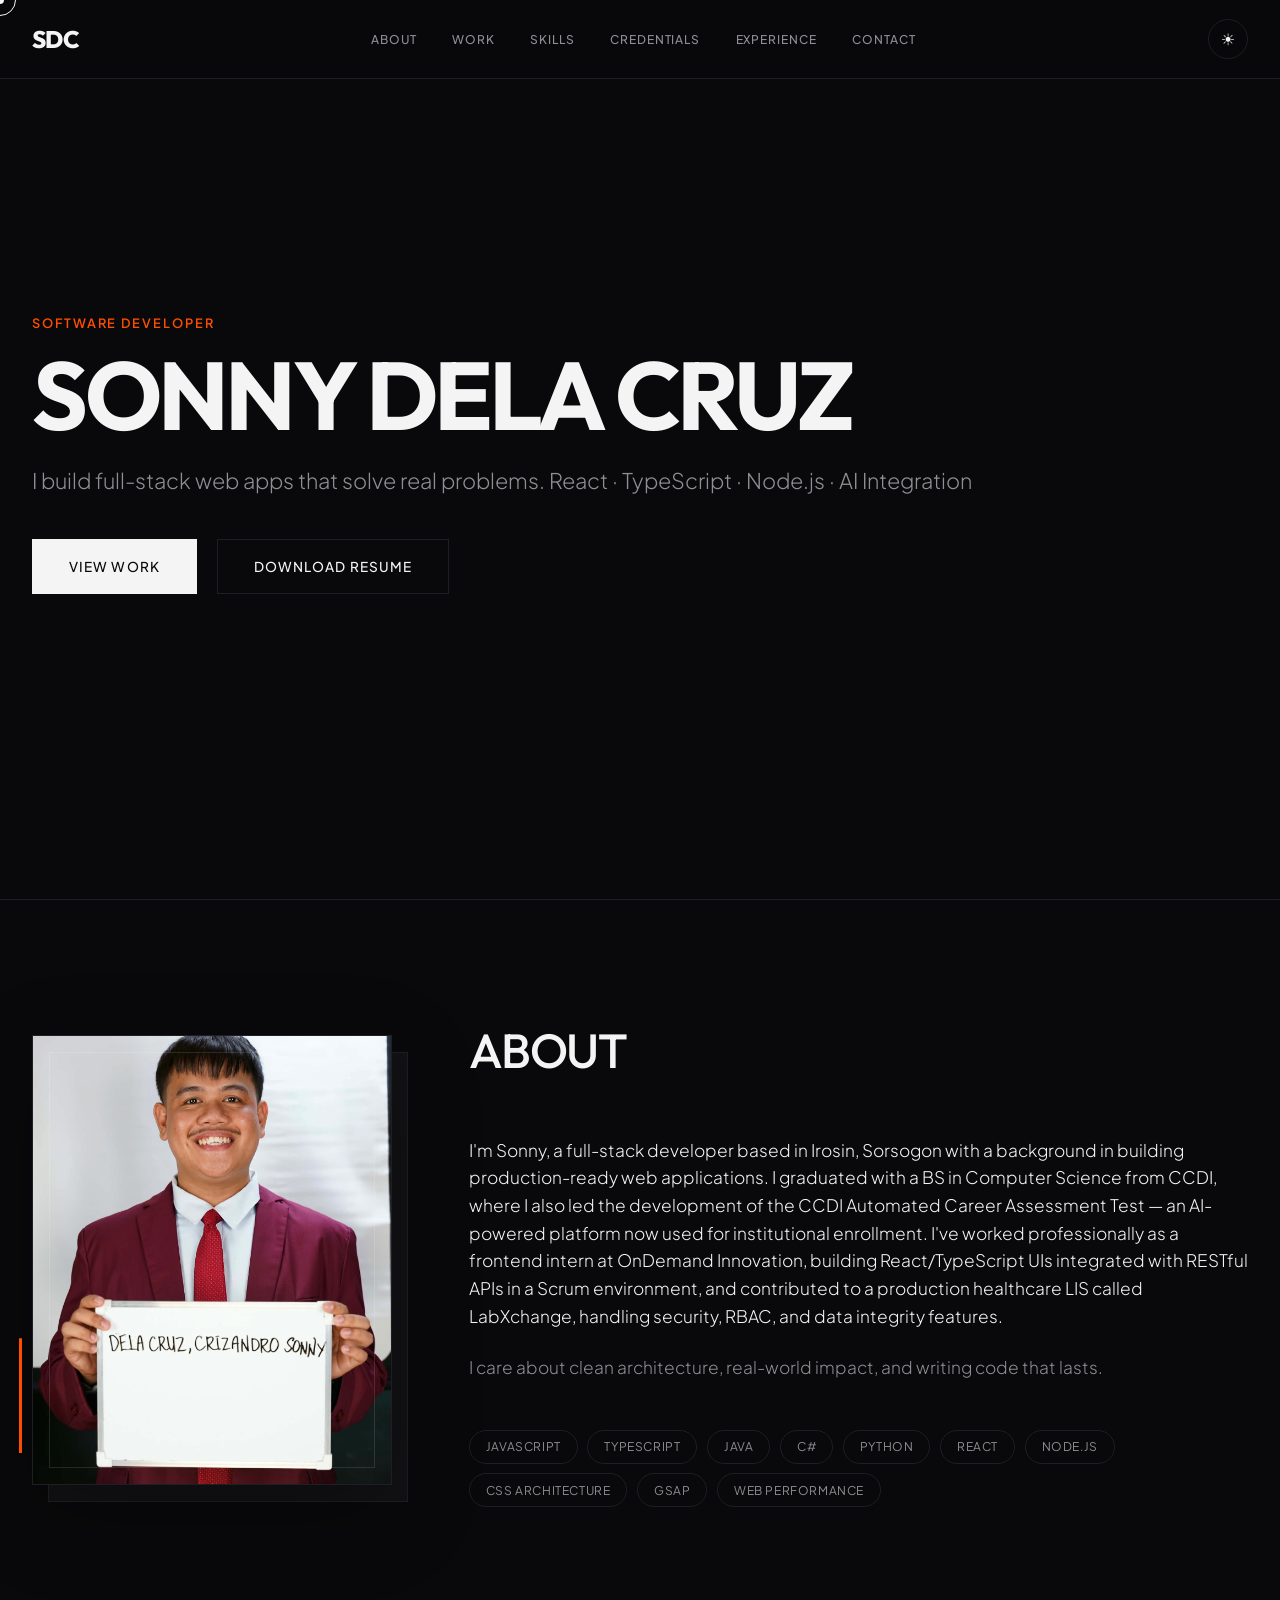
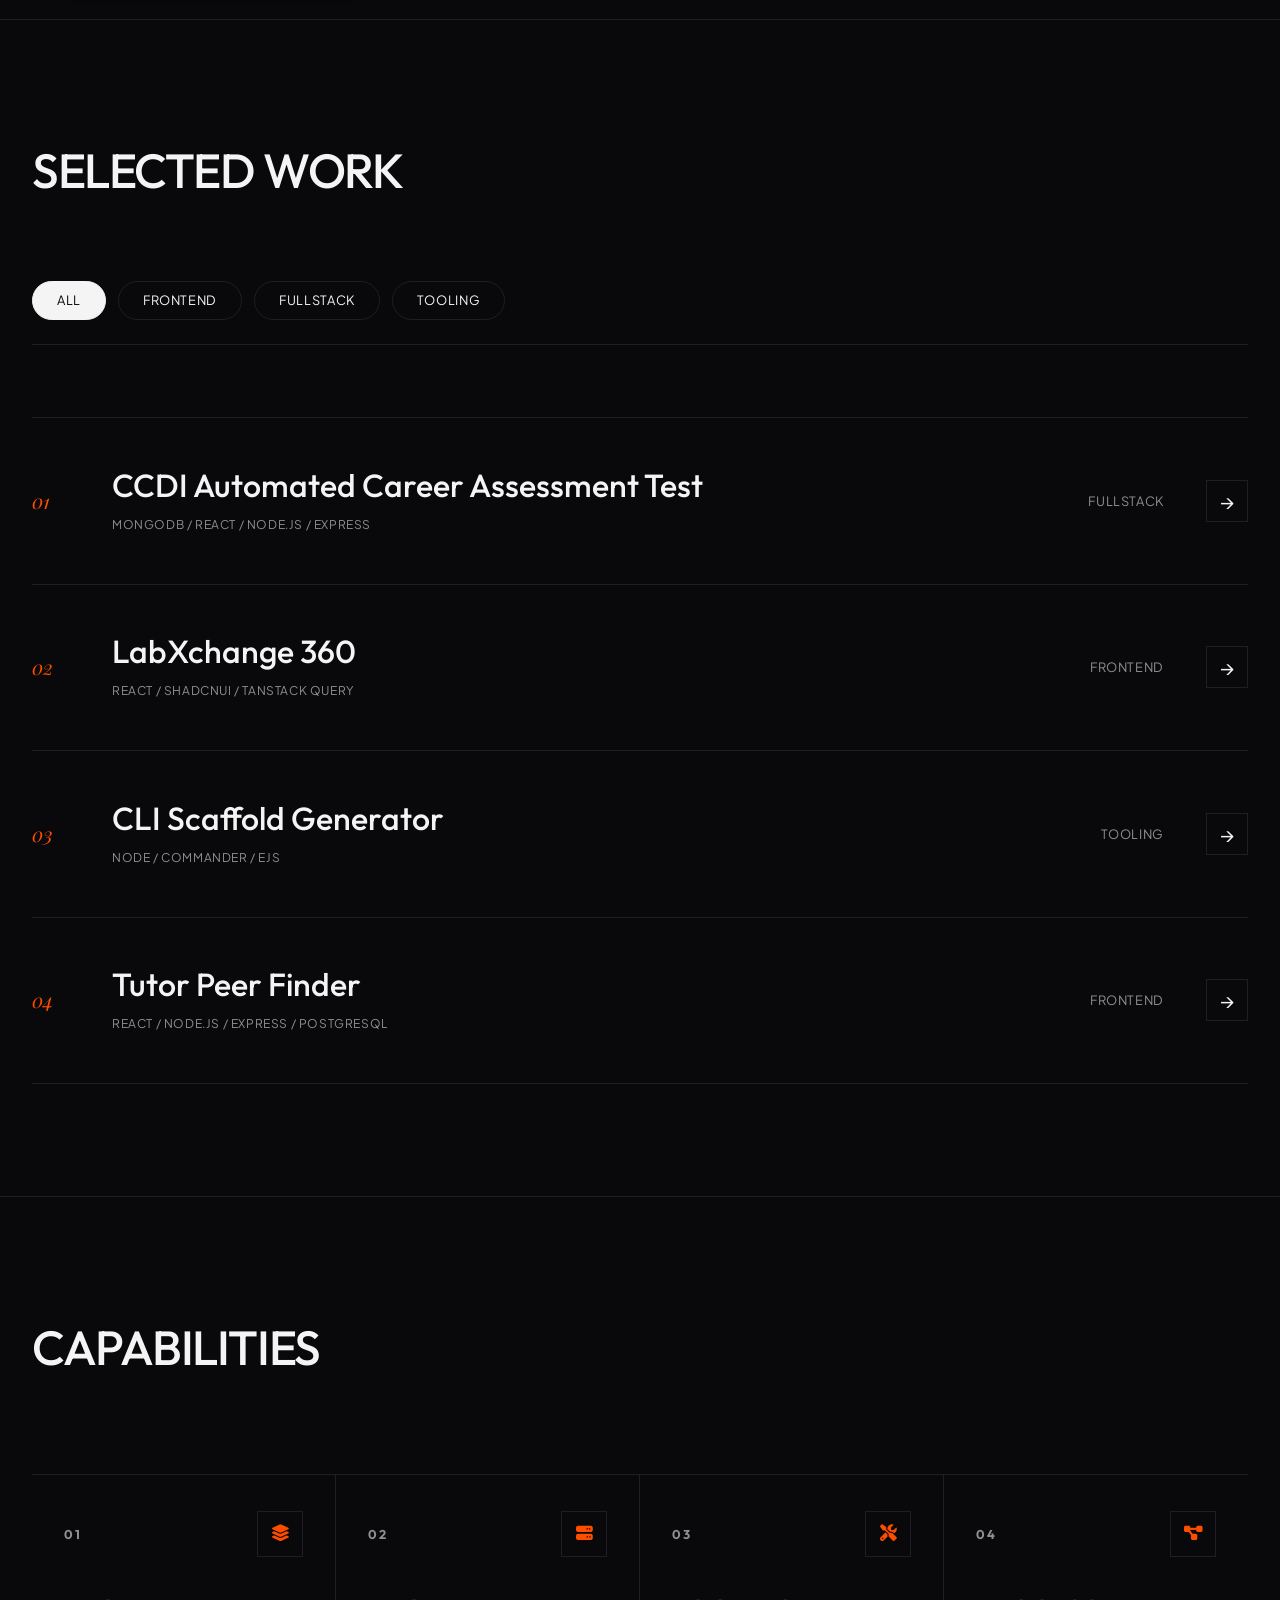
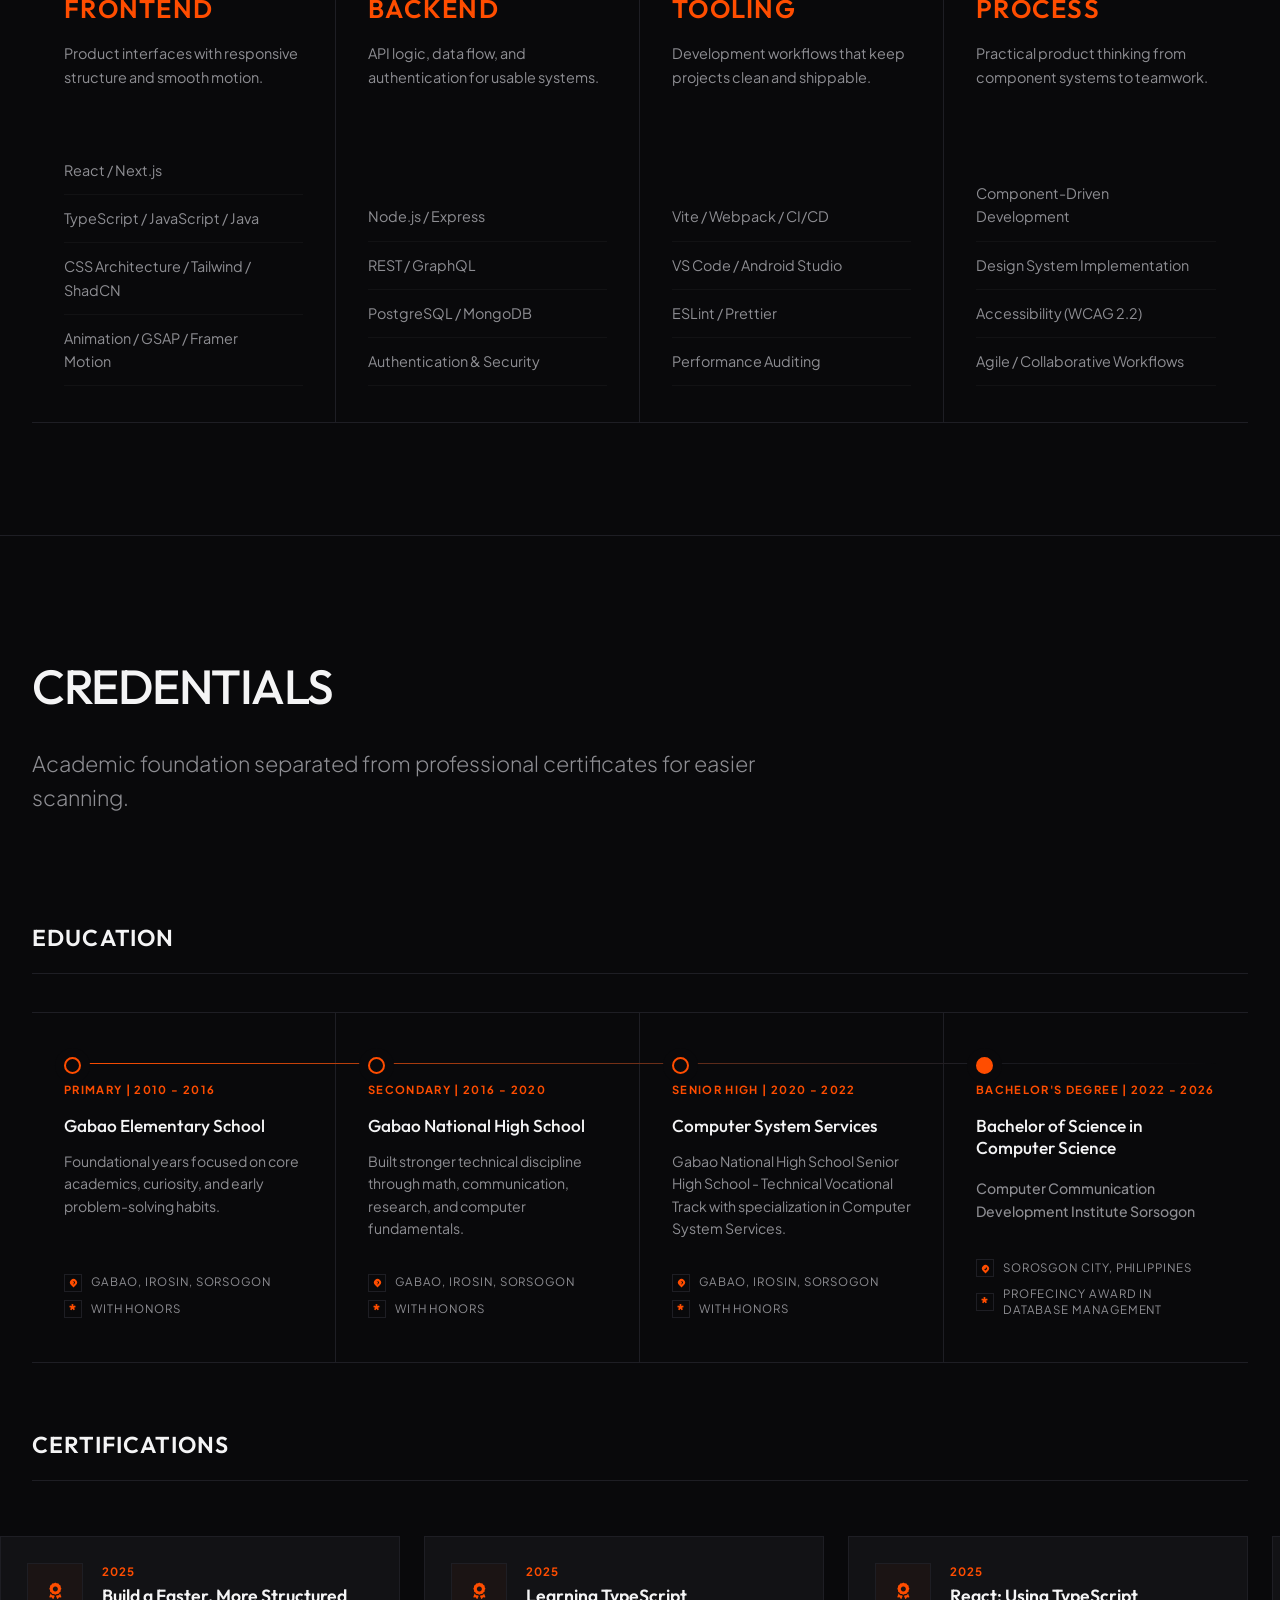
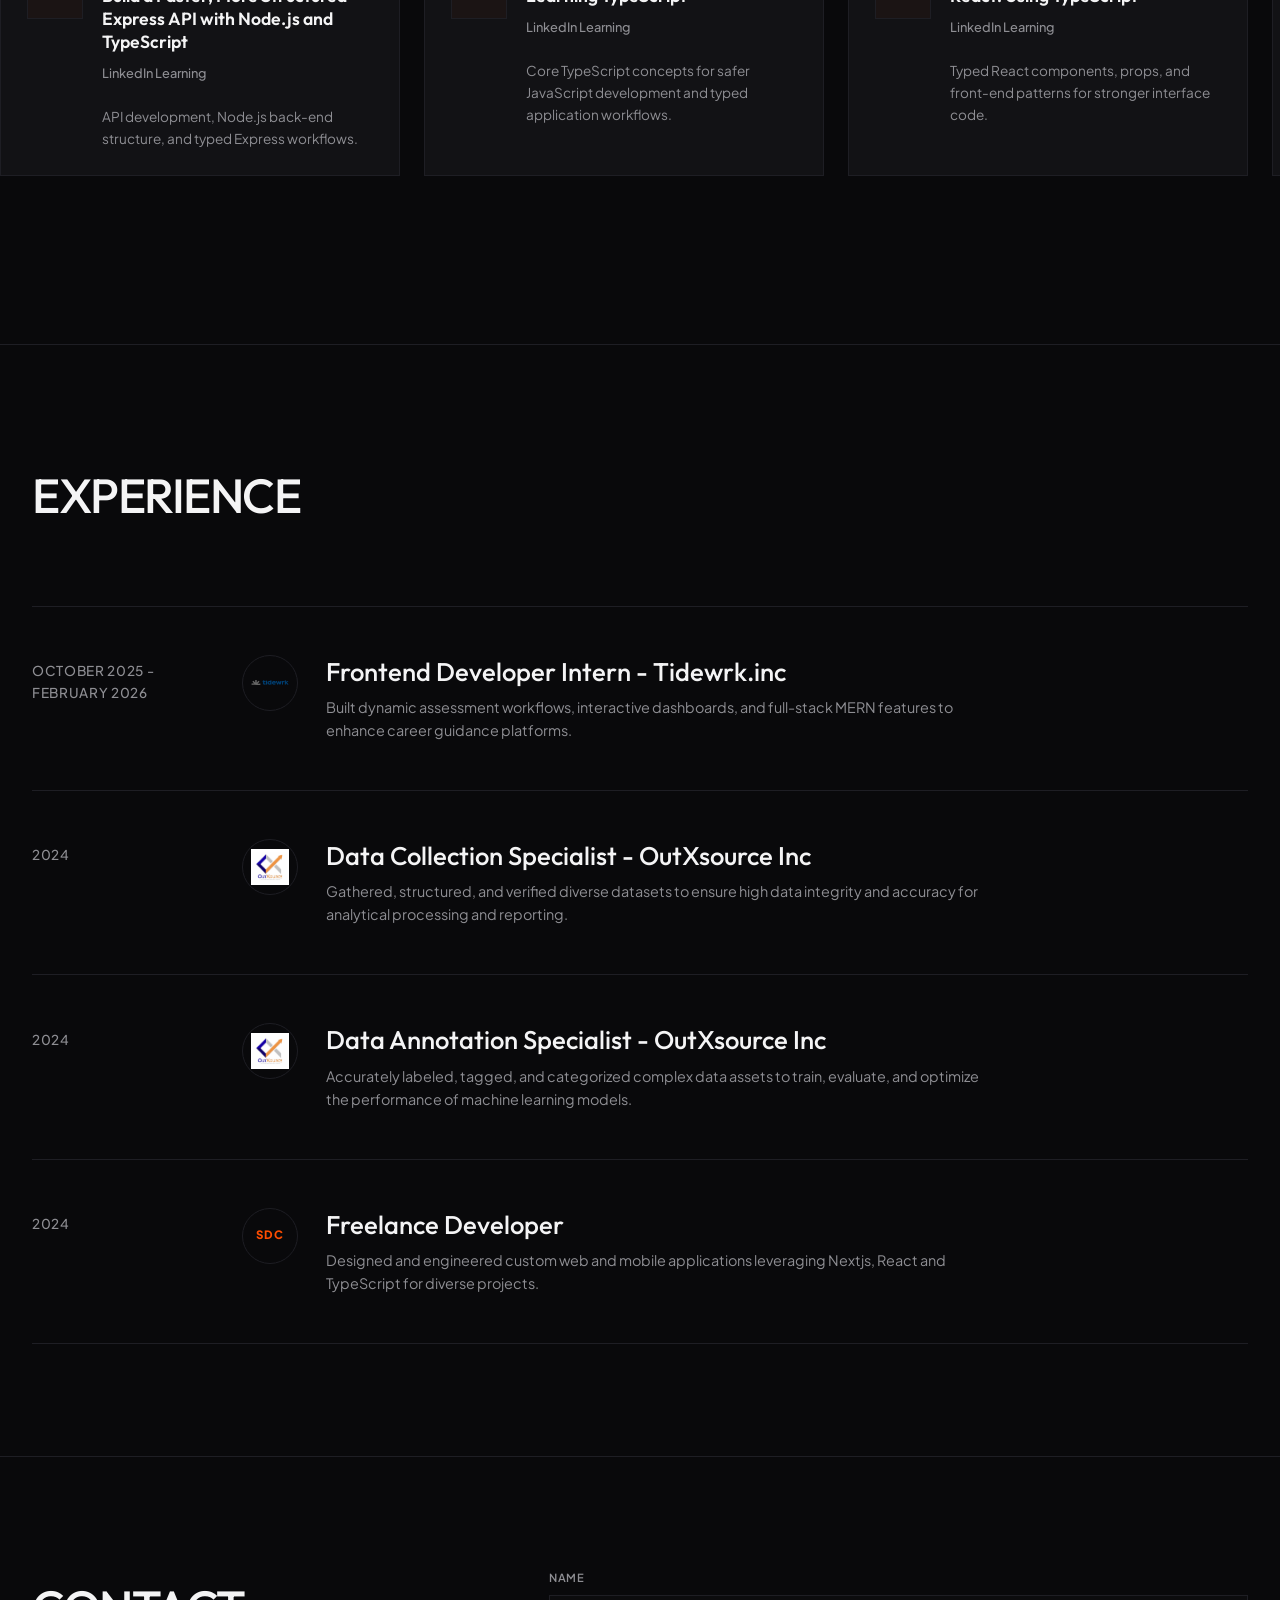
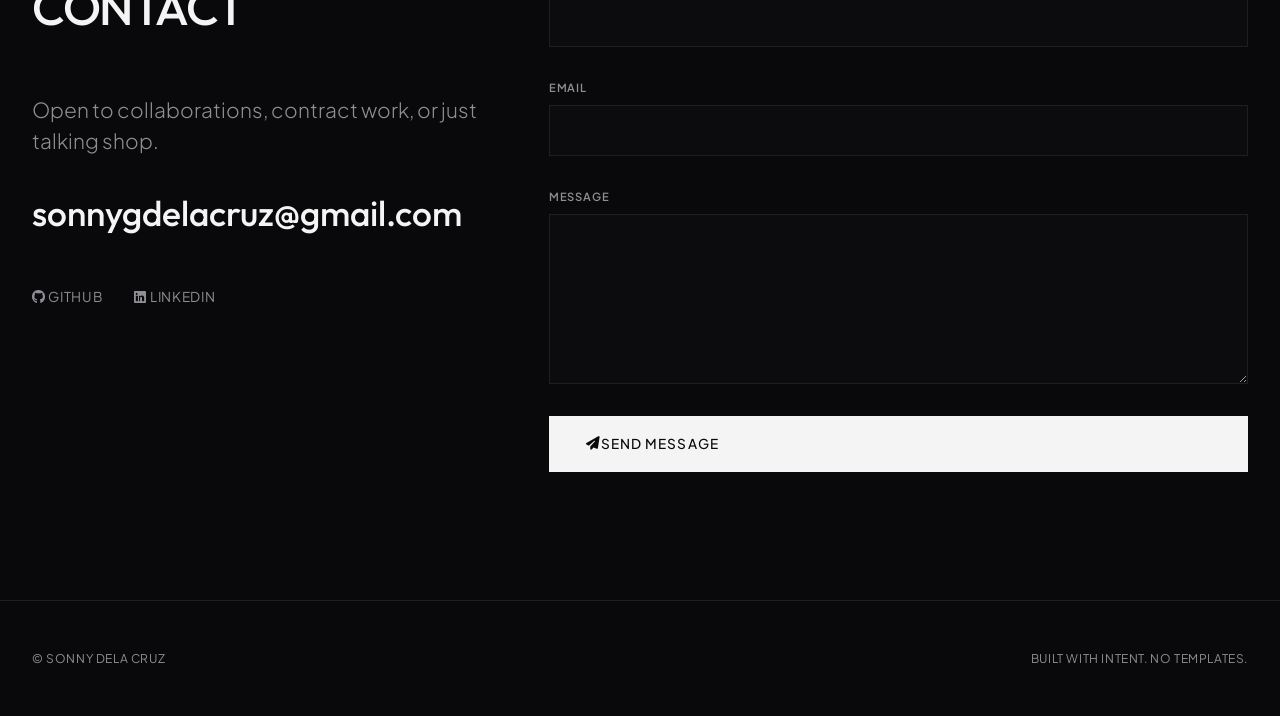
==== index.html @ efe159e5 "change html name" ====
<!doctype html>
<html lang="en" data-theme="dark">
  <head>
    <meta charset="UTF-8" />
    <meta
      name="viewport"
      content="width=device-width, initial-scale=1.0, viewport-fit=cover"
    />
    <title>Sonny Dela Cruz — Software Developer</title>
    <!-- Fonts -->
    <link rel="preconnect" href="https://fonts.googleapis.com" />
    <link rel="preconnect" href="https://fonts.gstatic.com" crossorigin />
    <link
      href="https://fonts.googleapis.com/css2?family=Outfit:wght@300;400;500;600;700;800&family=Plus+Jakarta+Sans:ital,wght@0,300;0,400;0,500;0,600;0,700;1,400&family=Playfair+Display:ital,wght@0,400;0,600;1,400&display=swap"
      rel="stylesheet"
    />

    <!-- Favicon -->
    <link
      rel="stylesheet"
      href="https://cdnjs.cloudflare.com/ajax/libs/font-awesome/6.5.1/css/all.min.css"
    />
    <!-- GSAP -->
    <script src="https://cdnjs.cloudflare.com/ajax/libs/gsap/3.12.5/gsap.min.js"></script>
    <script src="https://cdnjs.cloudflare.com/ajax/libs/gsap/3.12.5/ScrollTrigger.min.js"></script>
    <script src="https://cdnjs.cloudflare.com/ajax/libs/gsap/3.12.5/ScrollToPlugin.min.js"></script>
    <!-- Stylesheets -->
    <link rel="stylesheet" href="styles.css" />
  </head>
  <body>
    <div class="cursor"></div>
    <div class="cursor-follower"></div>

    <header class="site-header">
      <div class="container grid-12">
        <a href="#" class="logo" data-cursor="hover">SDC</a>
        <nav class="main-nav">
          <ul>
            <li><a href="#about" data-cursor="hover">About</a></li>
            <li><a href="#projects" data-cursor="hover">Work</a></li>
            <li><a href="#skills" data-cursor="hover">Skills</a></li>
            <li><a href="#credentials" data-cursor="hover">Credentials</a></li>
            <li><a href="#experience" data-cursor="hover">Experience</a></li>
            <li><a href="#contact" data-cursor="hover">Contact</a></li>
          </ul>
        </nav>
        <button
          class="theme-toggle"
          aria-label="Toggle theme"
          data-cursor="hover"
        >
          <span class="icon-sun">☀</span>
          <span class="icon-moon">☾</span>
        </button>
      </div>
    </header>

    <main>
      <!-- Hero Section -->
      <section id="hero" class="hero section">
        <div class="container grid-12">
          <div class="hero-content col-span-12 col-start-1">
            <p class="overline reveal">Software Developer</p>
            <h1 class="display reveal">Sonny Dela Cruz</h1>
            <p class="subtitle reveal">
              I build full-stack web apps that solve real problems. React ·
              TypeScript · Node.js · AI Integration
            </p>
            <div class="hero-actions reveal">
              <a href="#projects" class="btn primary" data-cursor="hover"
                >View Work</a
              >
              <a
                href="/resume/Crizandro Sonny Dela Cruz' resume (2).pdf"
                class="btn secondary"
                download
                data-cursor="hover"
                >Download Resume</a
              >
            </div>
          </div>
          <div class="grid-lines" aria-hidden="true"></div>
        </div>
      </section>

      <!-- About Section -->
      <section id="about" class="about section">
        <div class="container about-layout">
          <div class="about-image reveal">
            <div class="img-placeholder" data-cursor="hover">
              <img src="hero-image.jpg" alt="Photo of Sonny Dela Cruz" />
            </div>
          </div>
          <div class="about-text reveal">
            <h2 class="section-title">About</h2>
            <p>
              I'm Sonny, a full-stack developer based in Irosin, Sorsogon with a
              background in building production-ready web applications. I
              graduated with a BS in Computer Science from CCDI, where I also
              led the development of the CCDI Automated Career Assessment Test —
              an AI-powered platform now used for institutional enrollment. I've
              worked professionally as a frontend intern at OnDemand Innovation,
              building React/TypeScript UIs integrated with RESTful APIs in a
              Scrum environment, and contributed to a production healthcare LIS
              called LabXchange, handling security, RBAC, and data integrity
              features.
            </p>
            <p>
              I care about clean architecture, real-world impact, and writing
              code that lasts.
            </p>
            <div class="tech-tags">
              <span>JavaScript</span><span>TypeScript</span><span>Java</span
              ><span>C#</span><span>Python</span><span>React</span>
              <span>Node.js</span><span>CSS Architecture</span> <span>GSAP</span
              ><span>Web Performance</span>
            </div>
          </div>
        </div>
      </section>

      <!-- Projects Section -->
      <section id="projects" class="projects section">
        <div class="container grid-12">
          <h2 class="section-title col-span-12 reveal">Selected Work</h2>
          <div class="filter-bar col-span-12 reveal">
            <button
              class="filter-btn active"
              data-filter="all"
              data-cursor="hover"
            >
              All
            </button>
            <button
              class="filter-btn"
              data-filter="frontend"
              data-cursor="hover"
            >
              Frontend
            </button>
            <button
              class="filter-btn"
              data-filter="fullstack"
              data-cursor="hover"
            >
              Fullstack
            </button>
            <button
              class="filter-btn"
              data-filter="tooling"
              data-cursor="hover"
            >
              Tooling
            </button>
          </div>
          <div class="projects-list col-span-12">
            <article
              class="project-row reveal"
              data-category="fullstack"
              data-image="ccdi-career.png"
            >
              <div class="project-num">01</div>
              <div class="project-title-wrapper">
                <h3>CCDI Automated Career Assessment Test</h3>
                <span class="project-tech"
                  >MongoDB / React / Node.js / Express</span
                >
              </div>
              <div class="project-type">FullStack</div>
              <a href="#" class="project-link" data-cursor="hover">
                <span class="arrow-wrap"
                  ><span class="arrow-visible">→</span
                  ><span class="arrow-hidden">→</span></span
                >
              </a>
            </article>
            <article
              class="project-row reveal"
              data-category="frontend"
              data-image="labX.png"
            >
              <div class="project-num">02</div>
              <div class="project-title-wrapper">
                <h3>LabXchange 360</h3>
                <span class="project-tech"
                  >React / ShadcnUi / Tanstack Query</span
                >
              </div>
              <div class="project-type">Frontend</div>
              <a href="#" class="project-link" data-cursor="hover">
                <span class="arrow-wrap"
                  ><span class="arrow-visible">→</span
                  ><span class="arrow-hidden">→</span></span
                >
              </a>
            </article>
            <article
              class="project-row reveal"
              data-category="tooling"
              data-image="hero-image.jpg"
            >
              <div class="project-num">03</div>
              <div class="project-title-wrapper">
                <h3>CLI Scaffold Generator</h3>
                <span class="project-tech">Node / Commander / EJS</span>
              </div>
              <div class="project-type">Tooling</div>
              <a href="#" class="project-link" data-cursor="hover">
                <span class="arrow-wrap"
                  ><span class="arrow-visible">→</span
                  ><span class="arrow-hidden">→</span></span
                >
              </a>
            </article>
            <article
              class="project-row reveal"
              data-category="frontend"
              data-image="labX.png"
            >
              <div class="project-num">04</div>
              <div class="project-title-wrapper">
                <h3>Tutor Peer Finder</h3>
                <span class="project-tech"
                  >React / Node.js / Express / PostgreSQL</span
                >
              </div>
              <div class="project-type">Frontend</div>
              <a href="#" class="project-link" data-cursor="hover">
                <span class="arrow-wrap"
                  ><span class="arrow-visible">→</span
                  ><span class="arrow-hidden">→</span></span
                >
              </a>
            </article>
          </div>
        </div>
      </section>

      <!-- Skills Section - 4 Columns -->
      <section id="skills" class="skills section">
        <div class="container grid-12">
          <h2 class="section-title col-span-12 reveal">Capabilities</h2>
          <div class="skills-grid col-span-12">
            <div class="skill-block reveal" data-cursor="hover">
              <div class="skill-top">
                <span class="skill-index">01</span>
                <span class="skill-icon" aria-hidden="true">
                  <i class="fa-solid fa-layer-group"></i>
                </span>
              </div>
              <h3>Frontend</h3>
              <p class="skill-summary">
                Product interfaces with responsive structure and smooth motion.
              </p>
              <ul>
                <li>
                  <span>React / Next.js </span
                  ><i class="fa-solid fa-arrow-right"></i>
                </li>
                <li>
                  <span>TypeScript / JavaScript / Java</span
                  ><i class="fa-solid fa-arrow-right"></i>
                </li>
                <li>
                  <span>CSS Architecture / Tailwind / ShadCN</span
                  ><i class="fa-solid fa-arrow-right"></i>
                </li>
                <li>
                  <span>Animation / GSAP / Framer Motion</span
                  ><i class="fa-solid fa-arrow-right"></i>
                </li>
              </ul>
            </div>
            <div class="skill-block reveal" data-cursor="hover">
              <div class="skill-top">
                <span class="skill-index">02</span>
                <span class="skill-icon" aria-hidden="true">
                  <i class="fa-solid fa-server"></i>
                </span>
              </div>
              <h3>Backend</h3>
              <p class="skill-summary">
                API logic, data flow, and authentication for usable systems.
              </p>
              <ul>
                <li>
                  <span>Node.js / Express</span
                  ><i class="fa-solid fa-arrow-right"></i>
                </li>
                <li>
                  <span>REST / GraphQL</span
                  ><i class="fa-solid fa-arrow-right"></i>
                </li>
                <li>
                  <span>PostgreSQL / MongoDB</span
                  ><i class="fa-solid fa-arrow-right"></i>
                </li>
                <li>
                  <span>Authentication & Security</span
                  ><i class="fa-solid fa-arrow-right"></i>
                </li>
              </ul>
            </div>
            <div class="skill-block reveal" data-cursor="hover">
              <div class="skill-top">
                <span class="skill-index">03</span>
                <span class="skill-icon" aria-hidden="true">
                  <i class="fa-solid fa-screwdriver-wrench"></i>
                </span>
              </div>
              <h3>Tooling</h3>
              <p class="skill-summary">
                Development workflows that keep projects clean and shippable.
              </p>
              <ul>
                <li>
                  <span>Vite / Webpack / CI/CD</span
                  ><i class="fa-solid fa-arrow-right"></i>
                </li>
                <li>
                  <span>VS Code / Android Studio</span
                  ><i class="fa-solid fa-arrow-right"></i>
                </li>
                <li>
                  <span>ESLint / Prettier</span
                  ><i class="fa-solid fa-arrow-right"></i>
                </li>
                <li>
                  <span>Performance Auditing</span
                  ><i class="fa-solid fa-arrow-right"></i>
                </li>
              </ul>
            </div>
            <div class="skill-block reveal" data-cursor="hover">
              <div class="skill-top">
                <span class="skill-index">04</span>
                <span class="skill-icon" aria-hidden="true">
                  <i class="fa-solid fa-diagram-project"></i>
                </span>
              </div>
              <h3>Process</h3>
              <p class="skill-summary">
                Practical product thinking from component systems to teamwork.
              </p>
              <ul>
                <li>
                  <span>Component-Driven Development</span
                  ><i class="fa-solid fa-arrow-right"></i>
                </li>
                <li>
                  <span>Design System Implementation</span
                  ><i class="fa-solid fa-arrow-right"></i>
                </li>
                <li>
                  <span>Accessibility (WCAG 2.2)</span
                  ><i class="fa-solid fa-arrow-right"></i>
                </li>
                <li>
                  <span>Agile / Collaborative Workflows</span
                  ><i class="fa-solid fa-arrow-right"></i>
                </li>
              </ul>
            </div>
          </div>
        </div>
      </section>

      <!-- Credentials Section with Fixed Education Spacing -->
      <section id="credentials" class="credentials section">
        <div class="container grid-12">
          <div class="credentials-info col-span-12 col-start-1 reveal">
            <h2 class="section-title">Credentials</h2>
            <p class="subtitle">
              Academic foundation separated from professional certificates for
              easier scanning.
            </p>
          </div>
          <div
            class="credential-group education-group col-span-12 col-start-1 reveal"
          >
            <h3 class="credential-group-title">Education</h3>
            <div class="education-timeline">
              <article class="education-step" data-cursor="hover">
                <span class="education-marker" aria-hidden="true"></span>
                <div class="education-copy">
                  <span class="education-date">Primary | 2010 - 2016</span>
                  <h3>Gabao Elementary School</h3>
                  <p>
                    Foundational years focused on core academics, curiosity, and
                    early problem-solving habits.
                  </p>
                  <div class="education-meta-list">
                    <span class="education-meta">
                      <span
                        class="education-meta-icon location"
                        aria-hidden="true"
                      ></span>
                      Gabao, Irosin, Sorsogon
                    </span>
                    <span class="education-meta">
                      <span
                        class="education-meta-icon honor"
                        aria-hidden="true"
                      ></span>
                      With Honors
                    </span>
                  </div>
                </div>
              </article>
              <article class="education-step" data-cursor="hover">
                <span class="education-marker" aria-hidden="true"></span>
                <div class="education-copy">
                  <span class="education-date">Secondary | 2016 - 2020 </span>
                  <h3>Gabao National High School</h3>
                  <p>
                    Built stronger technical discipline through math,
                    communication, research, and computer fundamentals.
                  </p>
                  <div class="education-meta-list">
                    <span class="education-meta">
                      <span
                        class="education-meta-icon location"
                        aria-hidden="true"
                      ></span>
                      Gabao, Irosin, Sorsogon
                    </span>
                    <span class="education-meta">
                      <span
                        class="education-meta-icon honor"
                        aria-hidden="true"
                      ></span>
                      With Honors
                    </span>
                  </div>
                </div>
              </article>
              <article class="education-step" data-cursor="hover">
                <span class="education-marker" aria-hidden="true"></span>
                <div class="education-copy">
                  <span class="education-date">Senior High | 2020 - 2022</span>
                  <h3>Computer System Services</h3>
                  <p>
                    Gabao National High School Senior High School - Technical
                    Vocational Track with specialization in Computer System
                    Services.
                  </p>
                  <div class="education-meta-list">
                    <span class="education-meta">
                      <span
                        class="education-meta-icon location"
                        aria-hidden="true"
                      ></span>
                      Gabao, Irosin, Sorsogon
                    </span>
                    <span class="education-meta">
                      <span
                        class="education-meta-icon honor"
                        aria-hidden="true"
                      ></span>
                      With Honors
                    </span>
                  </div>
                </div>
              </article>
              <article
                class="education-step education-step-current"
                data-cursor="hover"
              >
                <span class="education-marker" aria-hidden="true"></span>
                <div class="education-copy">
                  <span class="education-date"
                    >Bachelor's Degree | 2022 - 2026</span
                  >
                  <h3>Bachelor of Science in Computer Science</h3>
                  <p class="credential-institution">
                    Computer Communication Development Institute Sorsogon
                  </p>
                  <div class="education-meta-list">
                    <span class="education-meta">
                      <span
                        class="education-meta-icon location"
                        aria-hidden="true"
                      ></span>
                      Sorosgon City, Philippines
                    </span>
                    <span class="education-meta">
                      <span
                        class="education-meta-icon honor"
                        aria-hidden="true"
                      ></span>
                      Profecincy Award in Database Management
                    </span>
                  </div>
                </div>
              </article>
            </div>
          </div>
          <div
            class="credential-group certification-group col-span-12 col-start-1 reveal"
          >
            <h3 class="credential-group-title">Certifications</h3>
            <div
              class="certification-slider"
              aria-label="Certifications carousel"
            >
              <div class="certification-track">
                <div class="certification-loop">
                  <article
                    class="certification-card"
                    data-cursor="hover"
                    data-image="certifications/image.png"
                    data-preview-alt="Build a Faster, More Structured Express API with Node.js and TypeScript certificate"
                  >
                    <div
                      class="credential-logo-placeholder certificate-badge"
                      aria-hidden="true"
                    >
                      <i class="fa-solid fa-award"></i>
                    </div>
                    <div class="credential-meta">
                      <span class="credential-date">2025</span>
                      <h3>
                        Build a Faster, More Structured Express API with Node.js
                        and TypeScript
                      </h3>
                      <p class="credential-institution">LinkedIn Learning</p>
                      <p class="credential-detail">
                        API development, Node.js back-end structure, and typed
                        Express workflows.
                      </p>
                    </div>
                  </article>
                  <article
                    class="certification-card"
                    data-cursor="hover"
                    data-image="certifications/image%20(1).png"
                    data-preview-alt="Learning TypeScript certificate"
                  >
                    <div
                      class="credential-logo-placeholder certificate-badge"
                      aria-hidden="true"
                    >
                      <i class="fa-solid fa-award"></i>
                    </div>
                    <div class="credential-meta">
                      <span class="credential-date">2025</span>
                      <h3>Learning TypeScript</h3>
                      <p class="credential-institution">LinkedIn Learning</p>
                      <p class="credential-detail">
                        Core TypeScript concepts for safer JavaScript
                        development and typed application workflows.
                      </p>
                    </div>
                  </article>
                  <article
                    class="certification-card"
                    data-cursor="hover"
                    data-image="certifications/image%20(2).png"
                    data-preview-alt="React: Using TypeScript certificate"
                  >
                    <div
                      class="credential-logo-placeholder certificate-badge"
                      aria-hidden="true"
                    >
                      <i class="fa-solid fa-award"></i>
                    </div>
                    <div class="credential-meta">
                      <span class="credential-date">2025</span>
                      <h3>React: Using TypeScript</h3>
                      <p class="credential-institution">LinkedIn Learning</p>
                      <p class="credential-detail">
                        Typed React components, props, and front-end patterns
                        for stronger interface code.
                      </p>
                    </div>
                  </article>
                  <article
                    class="certification-card"
                    data-cursor="hover"
                    data-image="certifications/image%20(3).png"
                    data-preview-alt="TypeScript: Object-Oriented Programming certificate"
                  >
                    <div
                      class="credential-logo-placeholder certificate-badge"
                      aria-hidden="true"
                    >
                      <i class="fa-solid fa-award"></i>
                    </div>
                    <div class="credential-meta">
                      <span class="credential-date">2025</span>
                      <h3>TypeScript: Object-Oriented Programming</h3>
                      <p class="credential-institution">LinkedIn Learning</p>
                      <p class="credential-detail">
                        Object-oriented TypeScript using classes, interfaces,
                        and reusable application structure.
                      </p>
                    </div>
                  </article>
                </div>
                <div class="certification-loop" aria-hidden="true">
                  <article
                    class="certification-card"
                    data-cursor="hover"
                    data-image="certifications/image.png"
                  >
                    <div
                      class="credential-logo-placeholder certificate-badge"
                      aria-hidden="true"
                    >
                      <i class="fa-solid fa-award"></i>
                    </div>
                    <div class="credential-meta">
                      <span class="credential-date">2025</span>
                      <h3>
                        Build a Faster, More Structured Express API with Node.js
                        and TypeScript
                      </h3>
                      <p class="credential-institution">LinkedIn Learning</p>
                      <p class="credential-detail">
                        API development, Node.js back-end structure, and typed
                        Express workflows.
                      </p>
                    </div>
                  </article>
                  <article
                    class="certification-card"
                    data-cursor="hover"
                    data-image="certifications/image%20(1).png"
                  >
                    <div
                      class="credential-logo-placeholder certificate-badge"
                      aria-hidden="true"
                    >
                      <i class="fa-solid fa-award"></i>
                    </div>
                    <div class="credential-meta">
                      <span class="credential-date">2025</span>
                      <h3>Learning TypeScript</h3>
                      <p class="credential-institution">LinkedIn Learning</p>
                      <p class="credential-detail">
                        Core TypeScript concepts for safer JavaScript
                        development and typed application workflows.
                      </p>
                    </div>
                  </article>
                  <article
                    class="certification-card"
                    data-cursor="hover"
                    data-image="certifications/image%20(2).png"
                  >
                    <div
                      class="credential-logo-placeholder certificate-badge"
                      aria-hidden="true"
                    >
                      <i class="fa-solid fa-award"></i>
                    </div>
                    <div class="credential-meta">
                      <span class="credential-date">2025</span>
                      <h3>React: Using TypeScript</h3>
                      <p class="credential-institution">LinkedIn Learning</p>
                      <p class="credential-detail">
                        Typed React components, props, and front-end patterns
                        for stronger interface code.
                      </p>
                    </div>
                  </article>
                  <article
                    class="certification-card"
                    data-cursor="hover"
                    data-image="certifications/image%20(3).png"
                  >
                    <div
                      class="credential-logo-placeholder certificate-badge"
                      aria-hidden="true"
                    >
                      <i class="fa-solid fa-award"></i>
                    </div>
                    <div class="credential-meta">
                      <span class="credential-date">2025</span>
                      <h3>TypeScript: Object-Oriented Programming</h3>
                      <p class="credential-institution">LinkedIn Learning</p>
                      <p class="credential-detail">
                        Object-oriented TypeScript using classes, interfaces,
                        and reusable application structure.
                      </p>
                    </div>
                  </article>
                </div>
              </div>
            </div>
          </div>
        </div>
      </section>

      <!-- Experience Section -->
      <section id="experience" class="experience section">
        <div class="container grid-12">
          <h2 class="section-title col-span-12 reveal">Experience</h2>
          <div class="experience-list col-span-12">
            <article class="experience-item reveal">
              <time>October 2025 - February 2026</time>
              <div class="experience-logo">
                <img src="tidewrk.png" alt="Tidewrk logo" />
              </div>
              <div class="experience-copy">
                <h3>
                  <a
                    href="https://www.tidewrk.com/"
                    data-cursor="hover"
                    target="_blank"
                    rel="noopener noreferrer"
                    >Frontend Developer Intern - Tidewrk.inc</a
                  >
                </h3>
                <p>
                  Built dynamic assessment workflows, interactive dashboards,
                  and full-stack MERN features to enhance career guidance
                  platforms.
                </p>
              </div>
            </article>

            <article class="experience-item reveal">
              <time>2024</time>
              <div class="experience-logo">
                <img src="otxsource.png" alt="OutXsource Inc logo" />
              </div>
              <div class="experience-copy">
                <h3>
                  <a href="#" data-cursor="hover"
                    >Data Collection Specialist - OutXsource Inc</a
                  >
                </h3>
                <p>
                  Gathered, structured, and verified diverse datasets to ensure
                  high data integrity and accuracy for analytical processing and
                  reporting.
                </p>
              </div>
            </article>

            <article class="experience-item reveal">
              <time>2024</time>
              <div class="experience-logo">
                <img src="otxsource.png" alt="OutXsource Inc logo" />
              </div>
              <div class="experience-copy">
                <h3>
                  <a href="#" data-cursor="hover"
                    >Data Annotation Specialist - OutXsource Inc</a
                  >
                </h3>
                <p>
                  Accurately labeled, tagged, and categorized complex data
                  assets to train, evaluate, and optimize the performance of
                  machine learning models.
                </p>
              </div>
            </article>

            <article class="experience-item reveal">
              <time>2024</time>
              <div class="experience-logo">
                <span>SDC</span>
              </div>
              <div class="experience-copy">
                <h3>
                  <a href="#" data-cursor="hover">Freelance Developer</a>
                </h3>
                <p>
                  Designed and engineered custom web and mobile applications
                  leveraging Nextjs, React and TypeScript for diverse projects.
                </p>
              </div>
            </article>
          </div>
        </div>
      </section>
      <!-- Contact Section -->
      <section id="contact" class="contact section">
        <div class="container grid-12">
          <div class="contact-info col-span-5 col-start-1 reveal">
            <h2 class="section-title">Contact</h2>
            <p>Open to collaborations, contract work, or just talking shop.</p>
            <a
              href="mailto:sonnygdelacruz@gmail.com"
              class="contact-email"
              data-cursor="hover"
              >sonnygdelacruz@gmail.com</a
            >
            <div class="socials">
              <a
                href="https://github.com/koala-bonjing"
                data-cursor="hover"
                target="_blank"
                rel="noopener noreferrer"
              >
                <i class="fa-brands fa-github"></i> GitHub
              </a>

              <a
                href="#"
                data-cursor="hover"
                target="_blank"
                rel="noopener noreferrer"
              >
                <i class="fa-brands fa-linkedin"></i> LinkedIn
              </a>
            </div>
          </div>
          <form
            class="contact-form col-span-7 col-start-6 reveal"
            id="contactForm"
          >
            <div class="form-group">
              <label for="name">Name</label>
              <input type="text" id="name" name="name" required />
            </div>
            <div class="form-group">
              <label for="email">Email</label>
              <input type="email" id="email" name="email" required />
            </div>
            <div class="form-group">
              <label for="message">Message</label>
              <textarea
                id="message"
                name="message"
                rows="5"
                required
              ></textarea>
            </div>
            <button type="submit" class="btn primary" data-cursor="hover">
              <i class="fa-solid fa-paper-plane" aria-hidden="true"></i>
              Send Message
            </button>
            <p class="form-status" aria-live="polite"></p>
          </form>
        </div>
      </section>
    </main>

    <footer class="site-footer">
      <div class="container grid-12">
        <p class="col-span-6">© <span id="year"></span> Sonny Dela Cruz</p>
        <p class="col-span-6 text-right">Built with intent. No templates.</p>
      </div>
    </footer>

    <!-- Project Floating Preview Container -->
    <div class="project-floating-preview" aria-hidden="true">
      <div class="preview-inner">
        <img src="" alt="" class="preview-img" />
      </div>
    </div>

    <!-- Structural Grid Lines Background -->
    <div class="structural-grid-lines" aria-hidden="true">
      <div class="grid-line-v"></div>
      <div class="grid-line-v"></div>
      <div class="grid-line-v"></div>
      <div class="grid-line-v"></div>
    </div>

    <!-- JavaScript -->
    <script src="script.js"></script>
  </body>
</html>
---- styles.css ----
/* ============================================
   STYLES.CSS - Sonny Dela Cruz Portfolio
   Theme: Dark/Light | Editorial Grid System
   ============================================ */

/* ---------- CSS RESET & BASE ---------- */
*,
*::before,
*::after {
  box-sizing: border-box;
  margin: 0;
  padding: 0;
}

html {
  scroll-behavior: smooth;
  font-size: 16px;
}

body {
  background: var(--bg);
  color: var(--text);
  font-family: var(--font-body);
  line-height: 1.6;
  overflow-x: hidden;
  -webkit-font-smoothing: antialiased;
  transition: background-color 0.4s var(--transition);
}

a {
  color: inherit;
  text-decoration: none;
}

img {
  max-width: 100%;
  display: block;
}

button {
  font: inherit;
  cursor: pointer;
  border: none;
  background: none;
  color: inherit;
}

/* ---------- VARIABLES (Dark Default) ---------- */
:root {
  --bg: #09090b;
  --bg-secondary: #121215;
  --text: #f4f4f5;
  --text-muted: #8e8e93;
  --border: #1e1e24;
  --accent: #ff4d00;
  --accent-hover: #e04400;
  --card-bg: #121215;
  --radius: 0px;
  --transition: 0.6s cubic-bezier(0.16, 1, 0.3, 1);
  --font-body: "Plus Jakarta Sans", system-ui, -apple-system, BlinkMacSystemFont, sans-serif;
  --font-display: "Outfit", system-ui, sans-serif;
  --font-serif: "Playfair Display", Georgia, serif;
}

/* ---------- LIGHT THEME OVERRIDES ---------- */
[data-theme="light"] {
  --bg: #fafaf9;
  --bg-secondary: #f4f4f0;
  --text: #1c1917;
  --text-muted: #78716c;
  --border: #e7e5e4;
  --accent: #ff4d00;
  --accent-hover: #d03e00;
  --card-bg: #f4f4f0;
}

/* ---------- UTILITY CLASSES ---------- */
.container {
  width: 100%;
  max-width: 1280px;
  margin: 0 auto;
  padding: 0 2rem;
}

.grid-12 {
  display: grid;
  grid-template-columns: repeat(12, 1fr);
  gap: 1.5rem;
}

.col-span-12 { grid-column: auto / span 12; }
.col-span-8 { grid-column: auto / span 8; }
.col-span-7 { grid-column: auto / span 7; }
.col-span-6 { grid-column: auto / span 6; }
.col-span-5 { grid-column: auto / span 5; }
.col-span-4 { grid-column: auto / span 4; }
.col-start-1 { grid-column-start: 1; }
.col-start-5 { grid-column-start: 5; }
.col-start-6 { grid-column-start: 6; }
.col-start-7 { grid-column-start: 7; }

.text-right {
  text-align: right;
}

/* Responsive Grid */
@media (max-width: 900px) {
  .col-span-8,
  .col-span-7,
  .col-span-6,
  .col-span-5,
  .col-span-4 {
    grid-column: 1 / -1;
  }
  .col-start-5,
  .col-start-6,
  .col-start-7 {
    grid-column-start: 1;
  }
  .text-right {
    text-align: left;
  }
}

/* ---------- TYPOGRAPHY ---------- */
.section-title {
  font-family: var(--font-display);
  font-size: clamp(2rem, 4vw, 3rem);
  font-weight: 500;
  margin-bottom: 3rem;
  letter-spacing: -0.03em;
  text-transform: uppercase;
}

.overline {
  font-size: 0.8rem;
  text-transform: uppercase;
  letter-spacing: 0.15em;
  color: var(--accent);
  margin-bottom: 1rem;
  font-weight: 600;
}

.display {
  font-family: var(--font-display);
  font-size: clamp(3rem, 8vw, 6rem);
  font-weight: 700;
  line-height: 0.95;
  letter-spacing: -0.04em;
  margin-bottom: 1.5rem;
  text-transform: uppercase;
}

.subtitle {
  font-size: clamp(1rem, 1.8vw, 1.35rem);
  color: var(--text-muted);
  max-width: 78ch;
  margin-bottom: 2.5rem;
  font-weight: 300;
  line-height: 1.6;
}

/* Word Mask Animation Helpers */
.word-mask {
  display: inline-block;
  overflow: hidden;
  vertical-align: bottom;
  padding-bottom: 0.18em;
  margin-bottom: -0.18em;
}

.word-inner {
  display: inline-block;
  transform: translateY(100%);
}

/* ---------- SECTION STRUCTURE ---------- */
.section {
  padding: 7rem 0;
  border-bottom: 1px solid var(--border);
  position: relative;
  z-index: 2;
}

.section:last-of-type {
  border-bottom: none;
}

/* ---------- BUTTONS ---------- */
.btn {
  position: relative;
  display: inline-flex;
  align-items: center;
  padding: 1rem 2.25rem;
  border: 1px solid var(--border);
  border-radius: var(--radius);
  font-weight: 500;
  font-size: 0.85rem;
  text-transform: uppercase;
  letter-spacing: 0.08em;
  overflow: hidden;
  transition: border-color 0.3s ease, color 0.3s ease;
  z-index: 1;
}

.btn::before {
  content: "";
  position: absolute;
  bottom: 0;
  left: 0;
  width: 100%;
  height: 0;
  background-color: var(--accent);
  transition: height 0.4s cubic-bezier(0.76, 0, 0.24, 1);
  z-index: -1;
}

.btn.primary {
  background: var(--text);
  color: var(--bg);
  border-color: var(--text);
}

.btn.primary:hover {
  color: #fff;
  border-color: var(--accent);
}

.btn.primary:hover::before {
  height: 100%;
}

.btn.secondary {
  background: transparent;
  color: var(--text);
}

.btn.secondary:hover {
  color: #fff;
  border-color: var(--accent);
}

.btn.secondary:hover::before {
  height: 100%;
}

.hero-actions {
  display: flex;
  gap: 1.25rem;
  flex-wrap: wrap;
  margin-top: 1rem;
}

/* ---------- HERO SECTION ---------- */
.hero {
  min-height: 100vh;
  display: flex;
  align-items: center;
  padding-top: 7rem;
  padding-bottom: 5rem;
}

.hero-content {
  grid-column: 1 / -1;
  max-width: 980px;
}

.hero .subtitle {
  max-width: 82ch;
}

@media (max-width: 900px) {
  .hero-content {
    grid-column: 1 / -1;
  }
}

/* ---------- ABOUT SECTION ---------- */
.about-layout {
  display: grid;
  grid-template-columns: minmax(260px, 360px) minmax(0, 1fr);
  gap: clamp(2.5rem, 6vw, 5.5rem);
  align-items: center;
}

.about-image {
  position: relative;
  display: flex;
  justify-content: flex-start;
  min-width: 0;
}

.about-image::before {
  content: "";
  position: absolute;
  inset: 1.1rem -1rem -1.1rem 1rem;
  border: 1px solid var(--border);
  background:
    linear-gradient(135deg, rgba(255, 77, 0, 0.12), transparent 32%),
    var(--bg-secondary);
  z-index: -1;
  transition: border-color 0.18s ease, transform 0.18s ease;
}

.about-image::after {
  content: "";
  position: absolute;
  left: -0.8rem;
  bottom: 2rem;
  width: 3px;
  height: 34%;
  background: var(--accent);
  transform: scaleY(0.75);
  transform-origin: bottom center;
  transition: transform 0.18s ease;
}

.about-image:hover::before {
  border-color: rgba(255, 77, 0, 0.55);
  transform: translate(0.35rem, -0.35rem);
}

.about-image:hover::after {
  transform: scaleY(1);
}

@media (max-width: 900px) {
  .about-layout {
    grid-template-columns: 1fr;
    gap: 2.25rem;
  }
}

.about-image .img-placeholder {
  position: relative;
  width: 100%;
  min-width: min(100%, 260px);
  max-width: 360px;
  aspect-ratio: 4/5;
  overflow: hidden;
  border-radius: var(--radius);
  background:
    linear-gradient(135deg, rgba(255, 77, 0, 0.18), transparent 34%),
    var(--bg-secondary);
  border: 1px solid var(--border);
  box-shadow: 0 28px 80px rgba(0, 0, 0, 0.28);
  isolation: isolate;
  transition: border-color 0.18s ease, box-shadow 0.18s ease, transform 0.18s ease;
}

.about-image .img-placeholder::before {
  content: "";
  position: absolute;
  inset: 0;
  z-index: 1;
  background:
    linear-gradient(180deg, transparent 52%, rgba(9, 9, 12, 0.56)),
    linear-gradient(135deg, rgba(255, 77, 0, 0.24), transparent 42%);
  mix-blend-mode: screen;
  opacity: 0.42;
  pointer-events: none;
  transition: opacity 0.18s ease;
}

.about-image .img-placeholder::after {
  content: "";
  position: absolute;
  inset: 1rem;
  z-index: 2;
  border: 1px solid rgba(255, 255, 255, 0.16);
  pointer-events: none;
  opacity: 0.7;
  transition: inset 0.18s ease, opacity 0.18s ease;
}

.about-image img {
  width: 100%;
  height: 100%;
  object-fit: cover;
  filter: saturate(1.08) contrast(1.04);
  transition: filter 0.18s ease, transform 0.6s var(--transition);
  transform: scale(1.05);
}

.about-image .img-placeholder:hover {
  border-color: rgba(255, 77, 0, 0.65);
  box-shadow: 0 34px 95px rgba(0, 0, 0, 0.38);
  transform: translateY(-4px);
}

.about-image .img-placeholder:hover::before {
  opacity: 0.28;
}

.about-image .img-placeholder:hover::after {
  inset: 0.75rem;
  opacity: 1;
}

.about-image .img-placeholder:hover img {
  filter: saturate(1.18) contrast(1.08);
}

[data-theme="light"] .about-image .img-placeholder {
  box-shadow: 0 28px 70px rgba(0, 0, 0, 0.12);
}

[data-theme="light"] .about-image .img-placeholder::before {
  background:
    linear-gradient(180deg, transparent 54%, rgba(28, 25, 23, 0.18)),
    linear-gradient(135deg, rgba(255, 77, 0, 0.2), transparent 42%);
  mix-blend-mode: multiply;
  opacity: 0.35;
}

.about-text {
  display: flex;
  flex-direction: column;
  justify-content: center;
  min-width: 0;
  width: 100%;
}

.about-text p {
  max-width: none;
  font-size: clamp(1rem, 1.35vw, 1.15rem);
  line-height: 1.6;
  color: var(--text-muted);
  margin-bottom: 1.5rem;
  font-weight: 300;
}

.about-text p:first-of-type {
  color: var(--text);
}

@media (max-width: 900px) {
  .about-image {
    justify-content: center;
  }

  .about-image::before {
    inset: 0.9rem calc(50% - 170px - 0.75rem) -0.9rem calc(50% - 170px + 0.75rem);
  }

  .about-image::after {
    left: calc(50% - 170px - 0.7rem);
  }

  .about-image .img-placeholder {
    max-width: 340px;
  }
}

@media (max-width: 420px) {
  .about-image::before,
  .about-image::after {
    display: none;
  }
}

.tech-tags {
  display: flex;
  flex-wrap: wrap;
  gap: 0.6rem;
  margin-top: 1.5rem;
}

.tech-tags span {
  padding: 0.4rem 1rem;
  border: 1px solid var(--border);
  border-radius: 100px;
  font-size: 0.75rem;
  color: var(--text-muted);
  text-transform: uppercase;
  letter-spacing: 0.05em;
  transition: border-color 0.3s ease, color 0.3s ease;
}

.tech-tags span:hover {
  border-color: var(--accent);
  color: var(--accent);
}

/* ---------- PROJECTS SECTION ---------- */
.filter-bar {
  display: flex;
  gap: 0.75rem;
  margin-bottom: 3rem;
  flex-wrap: wrap;
  border-bottom: 1px solid var(--border);
  padding-bottom: 1.5rem;
}

.filter-btn {
  padding: 0.5rem 1.5rem;
  border: 1px solid var(--border);
  border-radius: 100px;
  font-size: 0.8rem;
  text-transform: uppercase;
  letter-spacing: 0.05em;
  transition: background-color 0.18s ease, border-color 0.18s ease, color 0.18s ease;
}

.filter-btn.active,
.filter-btn:hover {
  background: var(--text);
  border-color: var(--text);
  color: var(--bg);
}

.projects-list {
  border-top: 1px solid var(--border);
}

.project-row {
  display: grid;
  grid-template-columns: 80px 1fr 150px 60px;
  align-items: center;
  padding: 3rem 0;
  border-bottom: 1px solid var(--border);
  position: relative;
  cursor: pointer;
  transition: border-color 0.18s ease, background-color 0.18s ease, transform 0.18s ease;
  will-change: transform;
}

.project-row:hover,
.project-row:focus-within {
  border-color: var(--text);
  background: rgba(255, 255, 255, 0.015);
  transform: translateX(0.85rem);
}

[data-theme="light"] .project-row:hover,
[data-theme="light"] .project-row:focus-within {
  background: rgba(0, 0, 0, 0.018);
}

.project-num {
  font-family: var(--font-serif);
  font-style: italic;
  font-size: 1.25rem;
  color: var(--accent);
}

.project-title-wrapper h3 {
  font-family: var(--font-display);
  font-size: clamp(1.3rem, 2.5vw, 2rem);
  font-weight: 500;
  line-height: 1.2;
  margin-bottom: 0.35rem;
  transition: color 0.18s ease;
}

.project-row:hover .project-title-wrapper h3,
.project-row:focus-within .project-title-wrapper h3 {
  color: var(--accent);
}

.project-tech {
  font-size: 0.75rem;
  color: var(--text-muted);
  text-transform: uppercase;
  letter-spacing: 0.05em;
}

.project-type {
  font-size: 0.8rem;
  color: var(--text-muted);
  text-transform: uppercase;
  letter-spacing: 0.05em;
  text-align: right;
  padding-right: 1.5rem;
}

.project-link {
  display: inline-flex;
  width: 44px;
  height: 44px;
  align-items: center;
  justify-content: flex-end;
  justify-self: end;
  position: relative;
  color: var(--text);
}

/* Arrow Animation */
.arrow-wrap {
  display: grid;
  place-items: center;
  position: relative;
  overflow: hidden;
  width: 42px;
  height: 42px;
  border: 1px solid var(--border);
  transition: border-color 0.18s ease, background-color 0.18s ease, color 0.18s ease;
}

.arrow-visible,
.arrow-hidden {
  position: absolute;
  inset: 0;
  display: grid;
  place-items: center;
  font-size: 1.25rem;
  line-height: 1;
  transition: transform 0.18s ease;
}

.arrow-hidden {
  transform: translate(-120%, 120%);
  color: var(--accent);
}

.project-row:hover .arrow-wrap,
.project-row:focus-within .arrow-wrap,
.project-link:focus-visible .arrow-wrap {
  border-color: var(--accent);
  background: rgba(255, 77, 0, 0.08);
}

.project-row:hover .arrow-visible,
.project-row:focus-within .arrow-visible {
  transform: translate(120%, -120%);
}

.project-row:hover .arrow-hidden,
.project-row:focus-within .arrow-hidden {
  transform: translate(0, 0);
}

/* Project Floating Preview */
.project-floating-preview {
  position: fixed;
  top: 0;
  left: 0;
  width: 360px;
  height: 260px;
  pointer-events: none;
  z-index: 120;
  overflow: hidden;
  opacity: 0;
  transform:
    translate3d(var(--preview-x, -999px), var(--preview-y, -999px), 0)
    translate(-50%, -50%);
  transition: opacity 0.16s ease;
  will-change: transform, opacity;
}

.project-floating-preview.active {
  opacity: 1;
  transform:
    translate3d(var(--preview-x, -999px), var(--preview-y, -999px), 0)
    translate(-50%, -50%);
}

.preview-inner {
  width: 100%;
  height: 100%;
  overflow: hidden;
  border: 1px solid rgba(255, 255, 255, 0.1);
  transform: scale(0.88);
  transition: transform 0.2s ease;
  transform-origin: center;
}

.project-floating-preview.active .preview-inner {
  transform: scale(1);
}

[data-theme="light"] .preview-inner {
  border: 1px solid rgba(0, 0, 0, 0.1);
}

.preview-img {
  width: 100%;
  height: 100%;
  object-fit: cover;
  transform: scale(1.15);
  transition: transform 0.24s ease;
}

.project-floating-preview.active .preview-img {
  transform: scale(1);
}

.project-floating-preview.certificate-preview {
  width: min(520px, calc(100vw - 3rem));
  height: auto;
  aspect-ratio: 1.34;
  padding: 0.45rem;
  border: 1px solid var(--text);
  background: #f6f7f7;
  box-shadow: 0 28px 80px rgba(0, 0, 0, 0.46);
}

.project-floating-preview.certificate-preview .preview-inner {
  border: none;
  background: #f6f7f7;
}

.project-floating-preview.certificate-preview .preview-img {
  object-fit: contain;
  transform: scale(1.03);
}

.project-floating-preview.certificate-preview.active .preview-img {
  transform: scale(1);
}

@media (max-width: 900px) {
  .project-row {
    grid-template-columns: 50px 1fr 100px;
    padding: 2rem 0;
  }
  .project-type {
    padding-right: 0;
  }
  .project-link {
    display: none;
  }
}

@media (max-width: 600px) {
  .project-row {
    grid-template-columns: 1fr;
    gap: 0.5rem;
    padding: 1.5rem 0;
  }
  .project-row:hover {
    transform: none;
  }
  .project-type {
    text-align: left;
  }
  .project-floating-preview {
    display: none;
  }
}

/* ---------- SKILLS SECTION (4 COLUMNS) ---------- */
.skills-grid {
  position: relative;
  display: grid;
  grid-template-columns: repeat(4, 1fr);
  gap: 0;
  border-top: 1px solid var(--border);
  border-bottom: 1px solid var(--border);
  margin-top: 1rem;
  overflow: hidden;
  isolation: isolate;
}

.skill-block {
  position: relative;
  display: flex;
  flex-direction: column;
  min-height: 360px;
  padding: 2.25rem 2rem;
  border-right: 1px solid var(--border);
  overflow: hidden;
  transition: background-color 0.18s ease, transform 0.18s ease, border-color 0.18s ease;
}

.skill-block::before {
  content: "";
  position: absolute;
  inset: 0;
  z-index: -1;
  background: linear-gradient(180deg, rgba(255, 77, 0, 0.1), transparent 45%);
  opacity: 0;
  transition: opacity 0.18s ease;
}

.skill-block::after {
  content: "";
  position: absolute;
  left: 2rem;
  right: 2rem;
  bottom: 2rem;
  height: 1px;
  background: var(--accent);
  transform: scaleX(0);
  transform-origin: left center;
  transition: transform 0.22s ease;
}

.skill-block:last-child {
  border-right: none;
}

.skill-block:hover {
  background: var(--bg-secondary);
  transform: translateY(-4px);
}

.skill-block:hover::before {
  opacity: 1;
}

.skill-block:hover::after {
  transform: scaleX(1);
}

.skill-top {
  display: flex;
  align-items: center;
  justify-content: space-between;
  gap: 1rem;
  margin-bottom: 2rem;
}

.skill-index {
  font-family: var(--font-display);
  font-size: 0.8rem;
  font-weight: 700;
  color: var(--text-muted);
  letter-spacing: 0.16em;
}

.skill-icon {
  display: grid;
  place-items: center;
  width: 46px;
  height: 46px;
  border: 1px solid var(--border);
  color: var(--accent);
  font-size: 1.05rem;
  background: var(--bg);
  transition: background-color 0.18s ease, border-color 0.18s ease, color 0.18s ease, transform 0.18s ease;
}

.skill-block:hover .skill-icon {
  border-color: var(--accent);
  background: var(--accent);
  color: var(--bg);
  transform: rotate(-6deg) scale(1.06);
}

.skill-block h3 {
  font-family: var(--font-display);
  font-size: clamp(1.3rem, 2vw, 1.7rem);
  font-weight: 600;
  margin-bottom: 0.75rem;
  color: var(--accent);
  text-transform: uppercase;
  letter-spacing: 0.05em;
}

.skill-summary {
  max-width: 28ch;
  min-height: 4.6rem;
  margin-bottom: 2rem;
  color: var(--text-muted);
  font-size: 0.9rem;
  line-height: 1.65;
}

.skill-block ul {
  list-style: none;
  margin-top: auto;
}

.skill-block li {
  position: relative;
  display: flex;
  align-items: center;
  justify-content: space-between;
  gap: 1rem;
  min-height: 44px;
  padding: 0.75rem 0;
  font-size: 0.9rem;
  color: var(--text-muted);
  border-bottom: 1px solid rgba(255, 255, 255, 0.04);
  overflow: hidden;
}

.skill-block li::after {
  content: "";
  position: absolute;
  left: 0;
  bottom: -1px;
  width: 100%;
  height: 1px;
  background: var(--accent);
  transform: scaleX(0);
  transform-origin: left center;
  transition: transform 0.22s ease;
}

.skill-block li span {
  min-width: 0;
  transition: color 0.18s ease, transform 0.18s ease;
}

.skill-block li i {
  flex: 0 0 auto;
  color: var(--accent);
  font-size: 0.72rem;
  opacity: 0;
  transform: translateX(-8px);
  transition: opacity 0.18s ease, transform 0.18s ease;
}

.skill-block:hover li::after {
  transform: scaleX(1);
}

.skill-block:hover li span {
  color: var(--text);
  transform: translateX(0.35rem);
}

.skill-block:hover li i {
  opacity: 1;
  transform: translateX(0);
}

.skill-block li:nth-child(2)::after,
.skill-block li:nth-child(2) span,
.skill-block li:nth-child(2) i {
  transition-delay: 0.025s;
}

.skill-block li:nth-child(3)::after,
.skill-block li:nth-child(3) span,
.skill-block li:nth-child(3) i {
  transition-delay: 0.05s;
}

.skill-block li:nth-child(4)::after,
.skill-block li:nth-child(4) span,
.skill-block li:nth-child(4) i {
  transition-delay: 0.075s;
}

[data-theme="light"] .skill-block li {
  border-bottom: 1px solid rgba(0, 0, 0, 0.03);
}

@media (max-width: 1024px) {
  .skills-grid {
    grid-template-columns: repeat(2, 1fr);
  }

  .skill-block {
    border-bottom: 1px solid var(--border);
  }

  .skill-block:nth-child(2n) {
    border-right: none;
  }

  .skill-block:nth-last-child(-n + 2) {
    border-bottom: none;
  }
}

@media (max-width: 700px) {
  .skills-grid {
    grid-template-columns: 1fr;
  }

  .skill-block {
    min-height: auto;
    padding: 2rem 1.5rem;
    border-right: none;
    border-bottom: 1px solid var(--border);
  }

  .skill-summary {
    min-height: 0;
  }

  .skill-block:nth-last-child(-n + 2) {
    border-bottom: 1px solid var(--border);
  }

  .skill-block:last-child {
    border-bottom: none;
  }
}

/* ---------- CREDENTIALS SECTION ---------- */
.credentials-info {
  width: min(100%, 760px);
}

.credentials-info .section-title {
  margin-bottom: 1.4rem;
}

.credentials .container {
  align-items: stretch;
  row-gap: 4rem;
}

.credential-group {
  position: relative;
  display: flex;
  flex-direction: column;
  gap: 1.4rem;
  width: 100%;
  min-width: 0;
  justify-self: stretch;
  overflow: visible;
}

.credential-group-title {
  font-family: var(--font-display);
  font-size: clamp(1.15rem, 1.8vw, 1.45rem);
  color: var(--text);
  font-weight: 600;
  text-transform: uppercase;
  letter-spacing: 0.05em;
  padding-bottom: 1rem;
  border-bottom: 1px solid var(--border);
}

/* Education Timeline */
.education-timeline {
  position: relative;
  display: grid;
  grid-template-columns: repeat(4, 1fr);
  gap: 0;
  --timeline-progress: 1;
  width: 100%;
  margin: 1rem 0 0;
  border-top: 1px solid var(--border);
  border-bottom: 1px solid var(--border);
  overflow: hidden;
}

.education-timeline::before {
  content: "";
  position: absolute;
  top: 3.1rem;
  left: 2rem;
  right: 2rem;
  height: 1px;
  background: linear-gradient(90deg, var(--accent), var(--border) 78%, transparent);
  transform: scaleX(var(--timeline-progress));
  transform-origin: left center;
  z-index: 1;
}

.education-step {
  position: relative;
  display: flex;
  flex-direction: column;
  min-height: 100%;
  width: 100%;
  min-width: 0;
  overflow: hidden;
  padding: 4.25rem 2rem 2.75rem;
  border-right: 1px solid var(--border);
  background: transparent;
  transition: background-color 0.16s ease, transform 0.16s ease, border-color 0.16s ease;
}

.education-step::before {
  content: none;
}

.education-step:not(:last-child)::after {
  content: none;
}

.education-step:last-child {
  border-right: none;
}

.education-step:hover {
  background: var(--bg-secondary);
  transform: translateY(-2px);
}

.education-marker {
  position: absolute;
  top: 2.72rem;
  left: 2rem;
  z-index: 3;
  display: block;
  width: 17px;
  height: 17px;
  border: 2px solid var(--accent);
  background: var(--bg);
  box-shadow: 0 0 0 9px var(--bg);
  border-radius: 50%;
  transition: background-color 0.16s ease, box-shadow 0.16s ease, transform 0.16s ease;
}

.education-step:hover .education-marker {
  background: var(--bg-secondary);
  box-shadow: 0 0 0 10px var(--bg-secondary);
  transform: scale(1.08);
  z-index: 10;
}

.education-step-current .education-marker {
  background: var(--accent);
}

.education-copy {
  display: flex;
  flex: 1;
  flex-direction: column;
  min-width: 0;
}

.education-step-current .education-copy {
  padding-right: 0;
}

.education-date {
  display: inline-block;
  font-size: 0.7rem;
  color: var(--accent);
  font-weight: 700;
  text-transform: uppercase;
  letter-spacing: 0.12em;
  margin-bottom: 1rem;
  padding-right: 0;
}

.education-copy h3 {
  font-family: var(--font-display);
  font-size: clamp(1.05rem, 1.35vw, 1.3rem);
  font-weight: 500;
  line-height: 1.25;
  margin-bottom: 0.8rem;
  color: var(--text);
}

.education-copy p {
  width: 100%;
  max-width: none;
  font-size: 0.88rem;
  line-height: 1.6;
  color: var(--text-muted);
}

.education-copy .credential-institution {
  font-size: 0.88rem;
  line-height: 1.6;
}

.education-meta-list {
  display: flex;
  flex-direction: column;
  gap: 0.55rem;
  margin-top: auto;
  padding-top: 1.5rem;
}

.education-meta {
  display: inline-flex;
  align-items: center;
  gap: 0.55rem;
  min-width: 0;
  font-size: 0.72rem;
  line-height: 1.4;
  color: var(--text-muted);
  text-transform: uppercase;
  letter-spacing: 0.08em;
}

.education-meta-icon {
  position: relative;
  display: inline-grid;
  place-items: center;
  flex: 0 0 18px;
  width: 18px;
  height: 18px;
  border: 1px solid var(--border);
  color: var(--accent);
}

.education-meta-icon.location::before {
  content: "";
  width: 7px;
  height: 7px;
  border: 2px solid var(--accent);
  border-radius: 50% 50% 50% 0;
  transform: rotate(-45deg);
}

.education-meta-icon.location::after {
  content: "";
  position: absolute;
  top: 6px;
  left: 6px;
  width: 3px;
  height: 3px;
  background: var(--accent);
  border-radius: 50%;
}

.education-meta-icon.honor::before {
  content: "*";
  font-size: 1rem;
  font-weight: 800;
  line-height: 1;
  transform: translateY(1px);
}

.education-step:hover .education-meta-icon {
  border-color: var(--accent);
}

.credential-institution {
  font-size: 0.85rem;
  font-weight: 500;
  color: var(--text);
  margin: 0.4rem 0 0.8rem;
}

@media (max-width: 1024px) {
  .education-timeline {
    grid-template-columns: repeat(2, 1fr);
  }

  .education-timeline::before {
    content: none;
  }

  .education-step {
    border-right: 1px solid var(--border);
    border-bottom: 1px solid var(--border);
  }

  .education-step:nth-child(2n) {
    border-right: none;
  }

  .education-step:nth-last-child(-n + 2) {
    border-bottom: none;
  }

  .education-timeline .education-step::after {
    content: "";
    position: absolute;
    top: 3.1rem;
    left: 4rem;
    right: 2rem;
    height: 1px;
    background: linear-gradient(90deg, var(--accent), var(--border));
    transform: scaleX(var(--timeline-progress));
    transform-origin: left center;
    z-index: 1;
  }

  .education-step:nth-child(2n)::after {
    content: none;
  }
}

@media (max-width: 700px) {
  .education-timeline {
    grid-template-columns: 1fr;
    border-bottom: none;
    overflow: visible;
  }

  .education-timeline::before {
    content: "";
    top: 2rem;
    bottom: 2rem;
    left: 1.15rem;
    right: auto;
    width: 1px;
    height: auto;
    background: linear-gradient(180deg, var(--accent), var(--border) 78%, transparent);
    transform: scaleY(var(--timeline-progress));
    transform-origin: center top;
  }

  .education-step {
    border-right: none;
    border-bottom: 1px solid var(--border);
    padding: 2.25rem 1.5rem 2.25rem 3rem;
    overflow: visible;
  }

  .education-step:nth-last-child(-n + 2) {
    border-bottom: 1px solid var(--border);
  }

  .education-step:last-child {
    border-bottom: none;
  }

  .education-timeline .education-step::after,
  .education-step:nth-child(2n)::after {
    content: none;
  }

  .education-marker {
    left: 0.75rem;
    top: 2rem;
    box-shadow: 0 0 0 4px var(--bg);
  }

  .education-date {
    padding-right: 0;
  }

  .education-copy h3 {
    font-size: 1.2rem;
  }
}

/* Certifications Slider */
.certification-slider {
  position: relative;
  z-index: 10;
  overflow: visible;
  width: 100vw;
  margin-left: calc((100vw - 100%) / -2);
  padding: 2rem 0 3.5rem;
}

.certification-track {
  position: relative;
  z-index: 10;
  display: flex;
  gap: 1.5rem;
  width: max-content;
  animation: certification-slide 48s linear infinite;
  will-change: transform;
}

.certification-slider:hover .certification-track {
  animation-play-state: paused;
}

.certification-loop {
  display: flex;
  flex-shrink: 0;
  gap: 1.5rem;
}

.certification-card {
  position: relative;
  z-index: 1;
  display: flex;
  flex: 0 0 400px;
  gap: 1.2rem;
  align-items: flex-start;
  min-height: 220px;
  padding: 1.6rem;
  border: 1px solid var(--border);
  background: var(--bg-secondary);
  transition: border-color 0.18s ease, box-shadow 0.18s ease, transform 0.18s ease;
}

.certification-card:hover {
  z-index: 30;
  border-color: var(--text);
  box-shadow: 0 24px 70px rgba(0, 0, 0, 0.36);
  transform: translateY(-8px) scale(1.02);
}

@keyframes certification-slide {
  to {
    transform: translateX(calc(-50% - 0.75rem));
  }
}

.credential-logo-placeholder {
  width: 56px;
  height: 56px;
  background: transparent;
  border: 1px solid var(--border);
  display: flex;
  align-items: center;
  justify-content: center;
  font-size: 1.35rem;
  transition: border-color 0.18s ease, background-color 0.18s ease;
  flex-shrink: 0;
}

.credential-logo-placeholder.certificate-badge {
  color: var(--accent);
  background: rgba(255, 77, 0, 0.04);
  transition: border-color 0.16s ease, background-color 0.16s ease, color 0.16s ease, transform 0.16s ease;
}

.certificate-badge i {
  font-size: 1rem;
}

.certification-card:hover .certificate-badge {
  border-color: var(--accent);
  background: rgba(255, 77, 0, 0.1);
  color: var(--text);
  transform: translateY(-2px);
}

.logo-icon {
  font-size: 0.72rem;
  font-weight: 800;
  color: var(--text);
  letter-spacing: 0.08em;
  text-transform: uppercase;
}

.credential-meta {
  display: flex;
  flex-direction: column;
  min-width: 0;
}

.credential-date {
  font-size: 0.72rem;
  color: var(--accent);
  font-weight: 700;
  text-transform: uppercase;
  letter-spacing: 0.08em;
  margin-bottom: 0.25rem;
}

.credential-meta h3 {
  font-family: var(--font-display);
  font-size: 1.1rem;
  font-weight: 600;
  line-height: 1.3;
  margin-bottom: 0.2rem;
  color: var(--text);
}

.credential-institution {
  font-size: 0.8rem;
  color: var(--text-muted);
}

.credential-detail {
  margin-top: 0.6rem;
  max-width: 58ch;
  font-size: 0.85rem;
  line-height: 1.6;
  color: var(--text-muted);
}

@media (max-width: 1100px) {
  .certification-card {
    flex-basis: 390px;
  }
}

@media (max-width: 600px) {
  .certification-slider {
    margin-left: -2rem;
    width: calc(100vw + 2rem);
    padding-bottom: 3rem;
  }
  .certification-card {
    flex-basis: calc(100vw - 4rem);
    flex-direction: column;
    min-height: 260px;
    padding: 1.4rem;
  }
}

/* ---------- EXPERIENCE SECTION ---------- */
.experience-list {
  border-top: 1px solid var(--border);
}

.experience-item {
  display: grid;
  grid-template-columns: 190px 64px minmax(0, 1fr);
  gap: 1.25rem;
  align-items: flex-start;
  padding: 3rem 0;
  border-bottom: 1px solid var(--border);
  transition: border-color 0.18s ease;
}

.experience-item:hover {
  border-color: var(--text);
}

.experience-item time {
  font-size: 0.85rem;
  color: var(--text-muted);
  font-weight: 500;
  text-transform: uppercase;
  letter-spacing: 0.05em;
  padding-top: 0.35rem;
}

.experience-logo {
  display: grid;
  place-items: center;
  width: 56px;
  height: 56px;
  aspect-ratio: 1;
  border: 1px solid var(--border);
  border-radius: 50%;
  background: transparent;
  overflow: hidden;
  transition: border-color 0.18s ease, background-color 0.18s ease, transform 0.18s ease;
}

.experience-logo img {
  width: 72%;
  height: 72%;
  padding: 0;
  object-fit: contain;
}

.experience-logo span {
  color: var(--accent);
  font-size: 0.72rem;
  font-weight: 800;
  letter-spacing: 0.08em;
  text-transform: uppercase;
}

.experience-item:hover .experience-logo {
  border-color: var(--accent);
  background: rgba(255, 77, 0, 0.06);
  transform: translateY(-2px);
}

.experience-copy {
  min-width: 0;
}

.experience-item h3 {
  font-family: var(--font-display);
  font-size: clamp(1.15rem, 2vw, 1.6rem);
  font-weight: 500;
  margin-bottom: 0.5rem;
  line-height: 1.3;
}

.experience-item p {
  color: var(--text-muted);
  font-size: 0.9rem;
  max-width: 60ch;
}

.experience-item a {
  transition: color 0.3s ease;
}

.experience-item a:hover {
  color: var(--accent);
}

@media (max-width: 768px) {
  .experience-item {
    grid-template-columns: 1fr;
    gap: 0.75rem;
    padding: 2rem 0;
  }

  .experience-logo {
    width: 44px;
    height: 44px;
  }
}

/* ---------- CONTACT SECTION ---------- */
.contact-info {
  display: flex;
  flex-direction: column;
  justify-content: flex-start;
}

.contact-info p {
  font-size: clamp(1rem, 1.8vw, 1.3rem);
  color: var(--text-muted);
  line-height: 1.5;
  font-weight: 300;
}

.contact-email {
  display: inline-block;
  font-size: clamp(1.3rem, 3vw, 2.2rem);
  font-family: var(--font-display);
  font-weight: 500;
  margin: 1.8rem 0;
  position: relative;
  align-self: flex-start;
  transition: color 0.3s ease;
}

.contact-email::after {
  content: "";
  position: absolute;
  bottom: -4px;
  left: 0;
  width: 100%;
  height: 2px;
  background-color: var(--accent);
  transform: scaleX(0);
  transform-origin: right;
  transition: transform 0.4s var(--transition);
}

.contact-email:hover {
  color: var(--accent);
}

.contact-email:hover::after {
  transform: scaleX(1);
  transform-origin: left;
}

.socials {
  display: flex;
  gap: 2rem;
  margin-top: 1rem;
}

.socials a {
  font-size: 0.85rem;
  color: var(--text-muted);
  text-transform: uppercase;
  letter-spacing: 0.05em;
  transition: color 0.3s ease, transform 0.3s ease;
}

.socials a:hover {
  color: var(--accent);
  transform: translateY(-2px);
}

.contact-form {
  display: flex;
  flex-direction: column;
  grid-column: 6 / -1;
  width: 100%;
}

.form-group {
  margin-bottom: 2rem;
  display: flex;
  flex-direction: column;
}

.form-group label {
  font-size: 0.7rem;
  text-transform: uppercase;
  letter-spacing: 0.08em;
  margin-bottom: 0.5rem;
  color: var(--text-muted);
  font-weight: 600;
  transition: color 0.16s ease, transform 0.16s ease;
}

.form-group input,
.form-group textarea {
  width: 100%;
  padding: 0.9rem 1rem;
  background: rgba(255, 255, 255, 0.015);
  border: 1px solid var(--border);
  border-radius: 0;
  color: var(--text);
  font-family: inherit;
  font-size: 1rem;
  transition: background-color 0.16s ease, border-color 0.16s ease, box-shadow 0.16s ease, transform 0.16s ease;
}

.form-group textarea {
  min-height: 170px;
  resize: vertical;
}

.form-group:hover label,
.form-group:focus-within label {
  color: var(--accent);
  transform: translateX(0.35rem);
}

.form-group input:hover,
.form-group textarea:hover {
  border-color: rgba(255, 77, 0, 0.55);
  background: rgba(255, 77, 0, 0.045);
  box-shadow: 0 14px 34px rgba(0, 0, 0, 0.22);
  transform: translateY(-1px);
}

.form-group input:focus,
.form-group textarea:focus {
  outline: none;
  border-color: var(--accent);
  background: rgba(255, 77, 0, 0.06);
  box-shadow: 0 0 0 1px rgba(255, 77, 0, 0.28), 0 18px 44px rgba(0, 0, 0, 0.28);
  transform: translateY(-1px);
}

[data-theme="light"] .form-group input,
[data-theme="light"] .form-group textarea {
  background: rgba(0, 0, 0, 0.015);
}

[data-theme="light"] .form-group input:hover,
[data-theme="light"] .form-group textarea:hover,
[data-theme="light"] .form-group input:focus,
[data-theme="light"] .form-group textarea:focus {
  box-shadow: 0 12px 30px rgba(0, 0, 0, 0.1);
}

.form-status {
  margin-top: 1rem;
  font-size: 0.85rem;
  color: var(--accent);
  text-transform: uppercase;
  letter-spacing: 0.05em;
}

@media (max-width: 900px) {
  .contact-info,
  .contact-form {
    grid-column: 1 / -1;
  }
}

/* ---------- HEADER & NAVIGATION ---------- */
.site-header {
  position: fixed;
  top: 0;
  width: 100%;
  z-index: 100;
  padding: 1.2rem 0;
  border-bottom: 1px solid var(--border);
  background: rgba(9, 9, 12, 0.5);
  backdrop-filter: blur(16px);
  -webkit-backdrop-filter: blur(16px);
  transition: transform 0.5s var(--transition), background-color 0.4s var(--transition), border-color 0.4s var(--transition);
}

[data-theme="light"] .site-header {
  background: rgba(250, 250, 249, 0.5);
}

.site-header .container {
  display: flex;
  align-items: center;
  justify-content: space-between;
}

.logo {
  font-family: var(--font-display);
  font-weight: 800;
  font-size: 1.5rem;
  letter-spacing: -0.03em;
  color: var(--text);
}

.main-nav ul {
  display: flex;
  gap: 2.2rem;
  list-style: none;
}

.main-nav a {
  position: relative;
  display: inline-flex;
  padding: 0.35rem 0;
  font-size: 0.75rem;
  text-transform: uppercase;
  letter-spacing: 0.08em;
  color: var(--text-muted);
  font-weight: 500;
  transition: color 0.18s ease, transform 0.18s ease;
}

.main-nav a::after {
  content: "";
  position: absolute;
  left: 0;
  bottom: 0;
  width: 100%;
  height: 1px;
  background: var(--accent);
  transform: scaleX(0);
  transform-origin: right;
  transition: transform 0.18s ease;
}

.main-nav a:hover,
.main-nav a:focus-visible {
  color: var(--text);
  transform: translateY(-2px);
}

.main-nav a:hover::after,
.main-nav a:focus-visible::after {
  transform: scaleX(1);
  transform-origin: left;
}

.main-nav a:focus-visible {
  outline: none;
}

.theme-toggle {
  font-size: 1rem;
  border: 1px solid var(--border);
  width: 40px;
  height: 40px;
  border-radius: 50%;
  display: flex;
  align-items: center;
  justify-content: center;
  transition: border-color 0.3s var(--transition), color 0.3s var(--transition);
}

.theme-toggle:hover {
  border-color: var(--accent);
  color: var(--accent);
}

.icon-sun,
.icon-moon {
  display: none;
}

[data-theme="dark"] .icon-sun { display: inline; }
[data-theme="light"] .icon-moon { display: inline; }

@media (max-width: 768px) {
  .main-nav {
    display: none;
  }
}

/* ---------- FOOTER ---------- */
.site-footer {
  padding: 3rem 0;
  border-top: 1px solid var(--border);
  font-size: 0.75rem;
  color: var(--text-muted);
  text-transform: uppercase;
  letter-spacing: 0.05em;
}

@media (max-width: 600px) {
  .site-footer .col-span-6:last-child {
    text-align: left;
    margin-top: 0.5rem;
  }
}

/* ---------- STRUCTURAL GRID LINES ---------- */
.structural-grid-lines {
  position: fixed;
  inset: 0;
  pointer-events: none;
  z-index: 1;
  display: grid;
  grid-template-columns: repeat(12, 1fr);
  gap: 1.5rem;
  padding: 0 2rem;
  max-width: 1280px;
  margin: 0 auto;
}

.grid-line-v {
  grid-column: span 3;
  border-right: 1px solid var(--border);
  height: 0%;
  opacity: 0.5;
}

.grid-line-v:first-child {
  border-left: 1px solid var(--border);
}

/* ---------- CUSTOM CURSOR ---------- */
.cursor,
.cursor-follower {
  position: fixed;
  top: 0;
  left: 0;
  border-radius: 50%;
  pointer-events: none;
  z-index: 10000;
  transform: translate(-50%, -50%);
  mix-blend-mode: difference;
  transition: width 0.3s var(--transition), height 0.3s var(--transition);
}

.cursor {
  width: 8px;
  height: 8px;
  background: #fff;
}

.cursor-follower {
  width: 32px;
  height: 32px;
  border: 1px solid #fff;
}

.cursor.hover {
  width: 50px;
  height: 50px;
  background: #fff;
}

.cursor-follower.hover {
  width: 70px;
  height: 70px;
  border-color: transparent;
  background: rgba(255, 255, 255, 0.1);
}

@media (pointer: coarse) {
  .cursor,
  .cursor-follower {
    display: none;
  }
}

/* ---------- ACCESSIBILITY & REDUCED MOTION ---------- */
@media (prefers-reduced-motion: reduce) {
  *,
  *::before,
  *::after {
    animation-duration: 0.01ms !important;
    transition-duration: 0.01ms !important;
    scroll-behavior: auto !important;
  }
  .cursor,
  .cursor-follower {
    display: none !important;
  }
  .project-floating-preview,
  .preview-inner,
  .preview-img {
    transition: none !important;
  }
  .certification-track {
    animation: none !important;
    transform: none !important;
  }
}
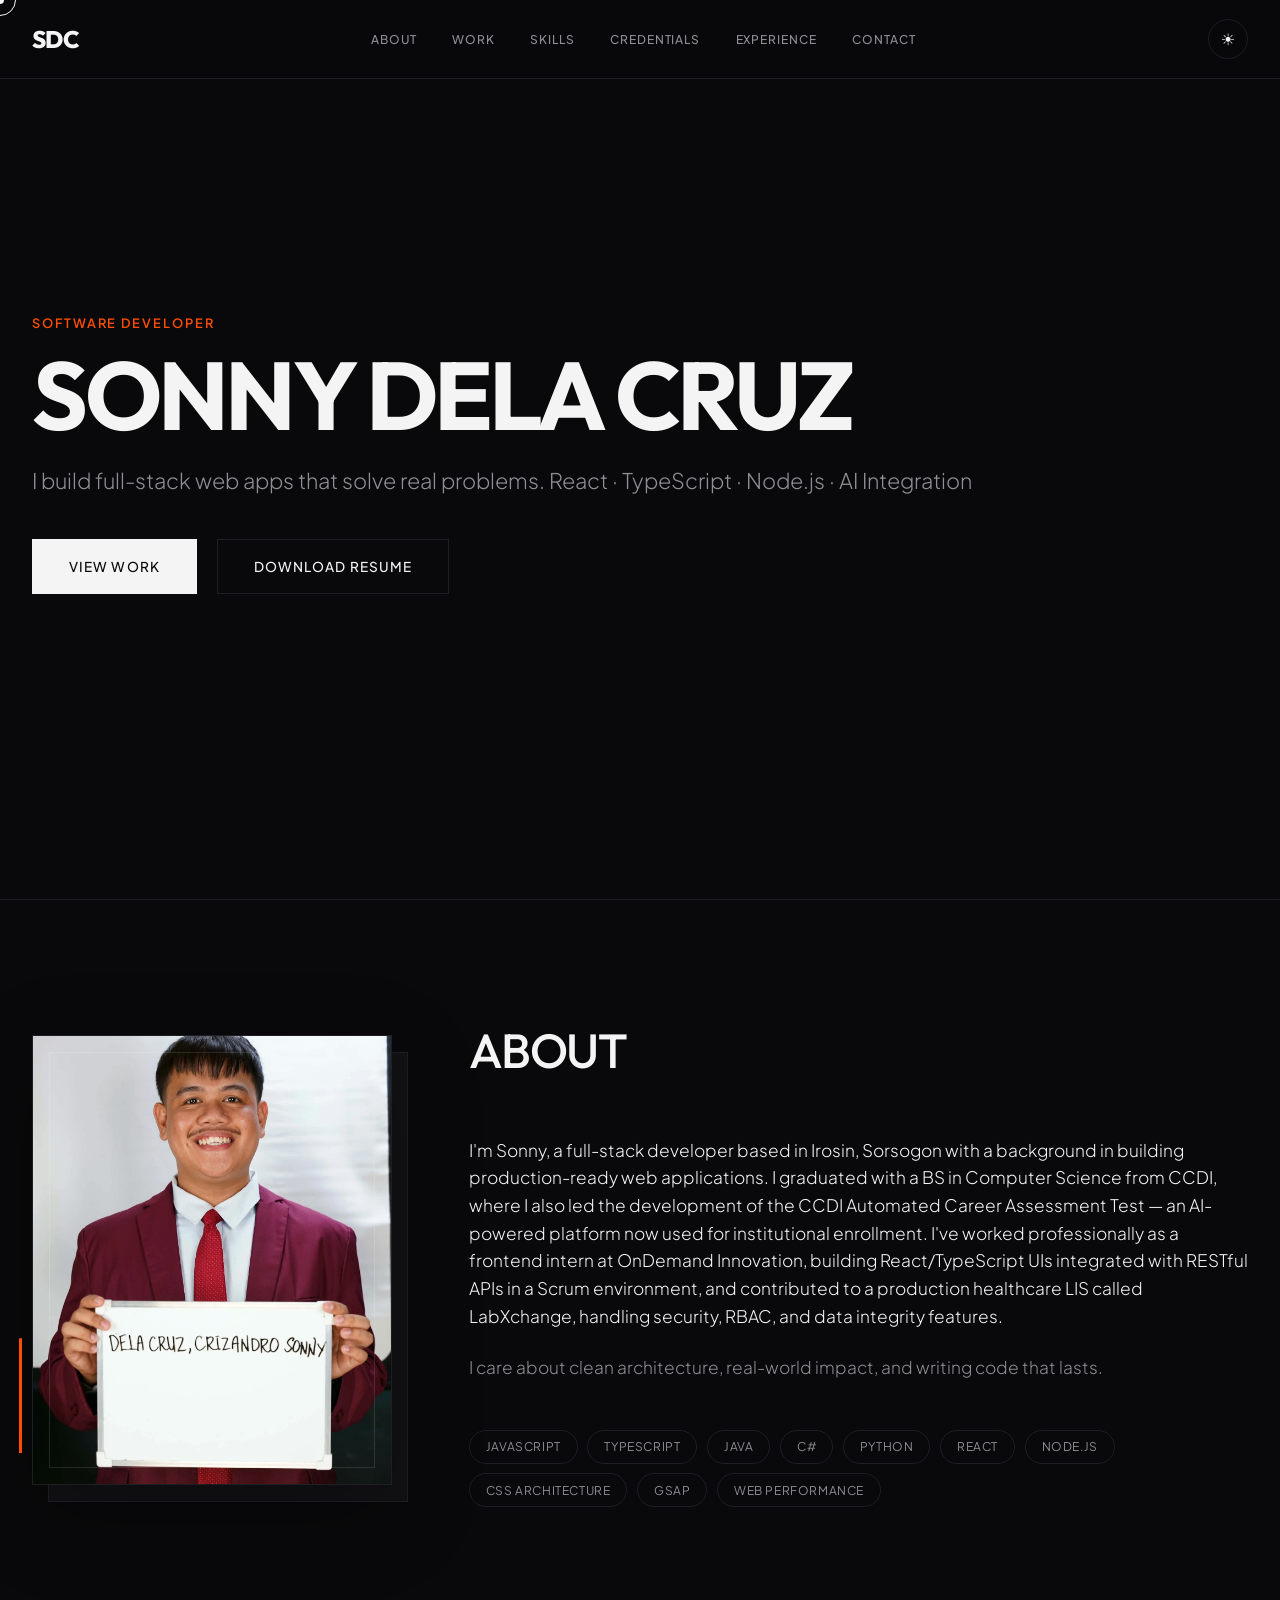
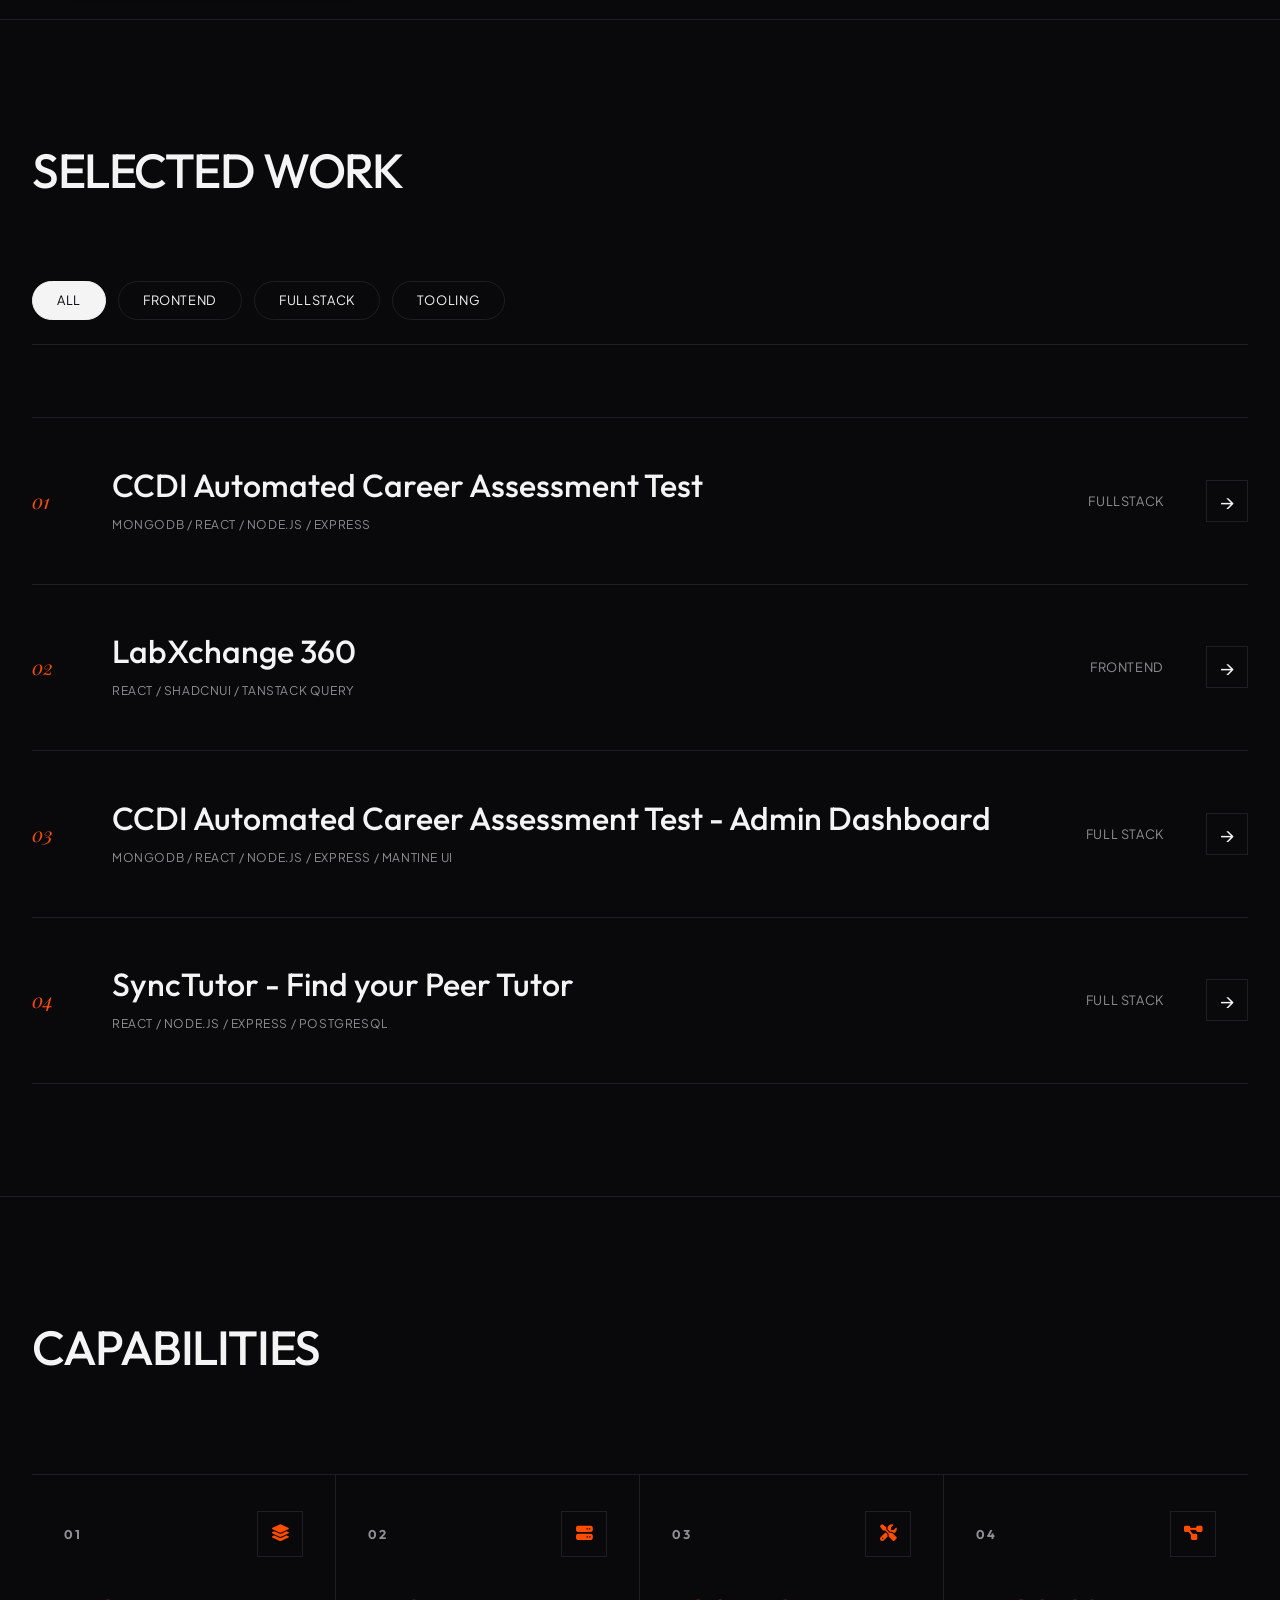
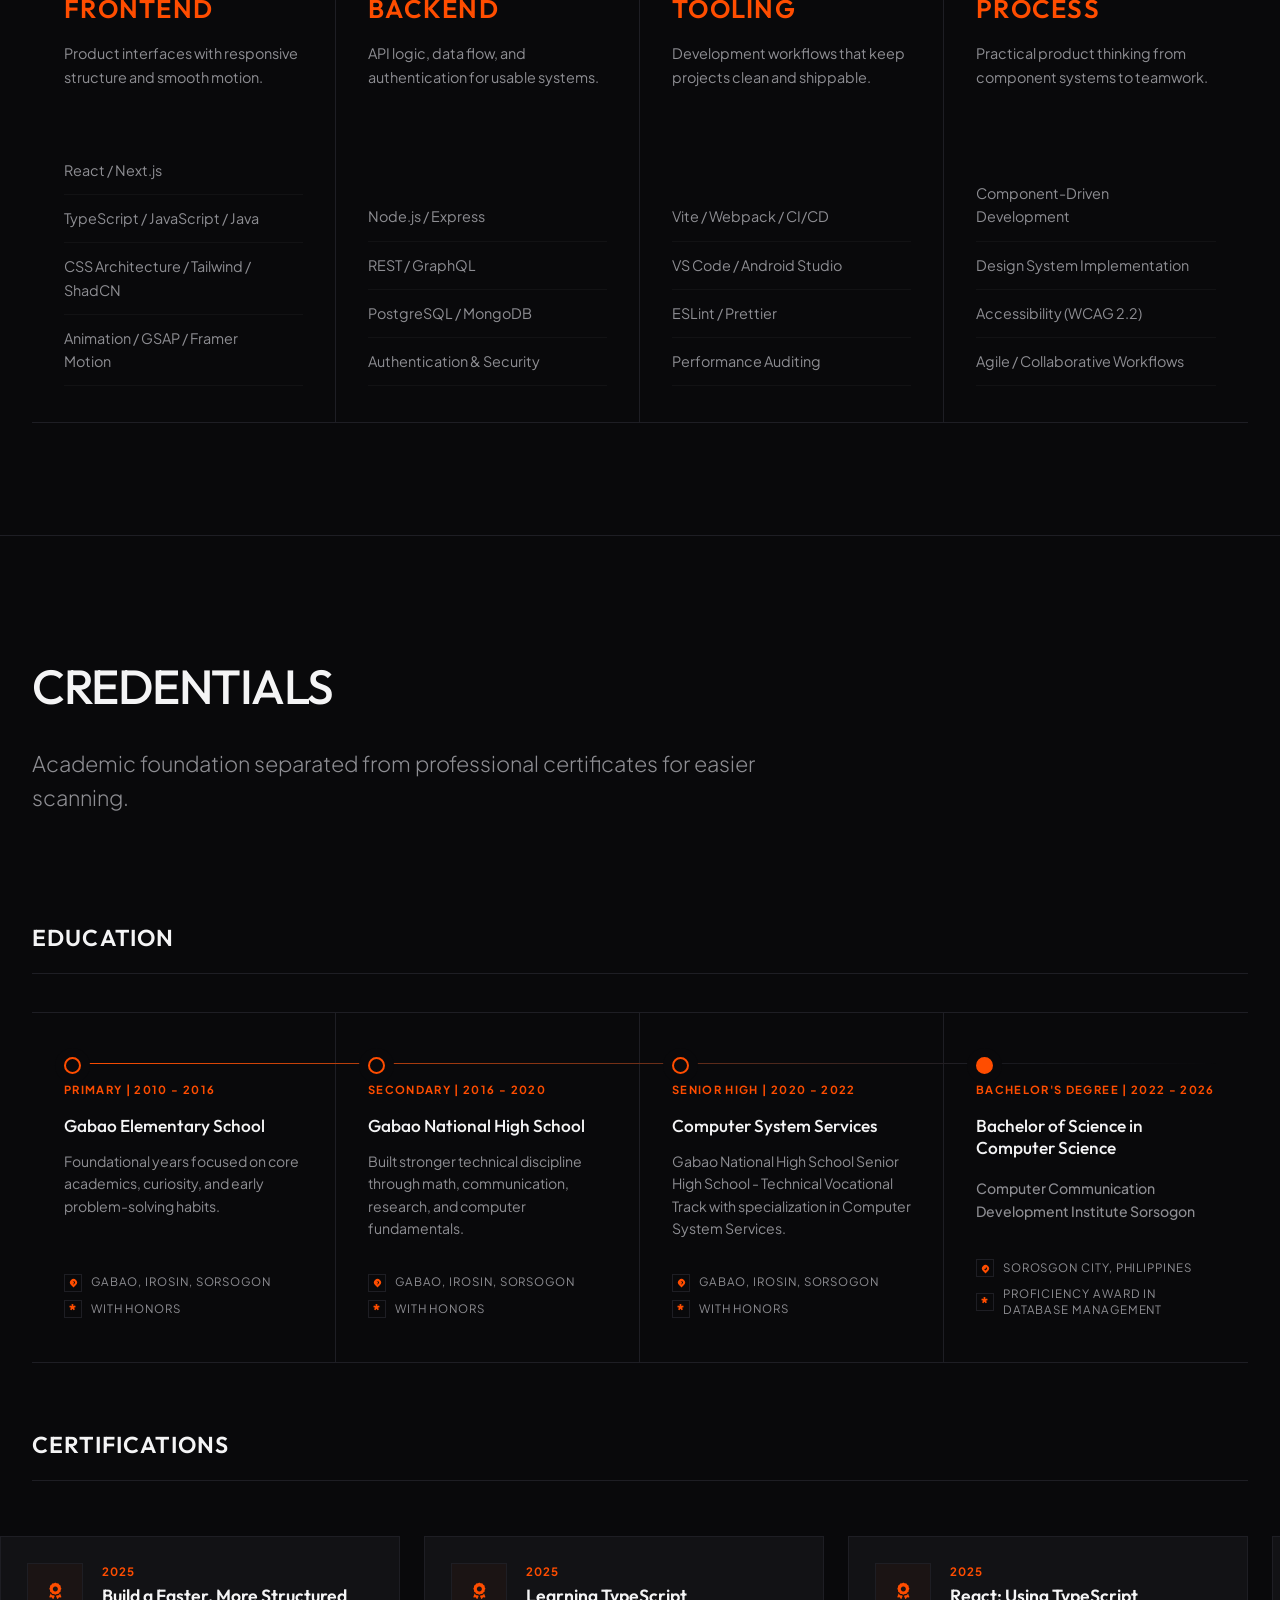
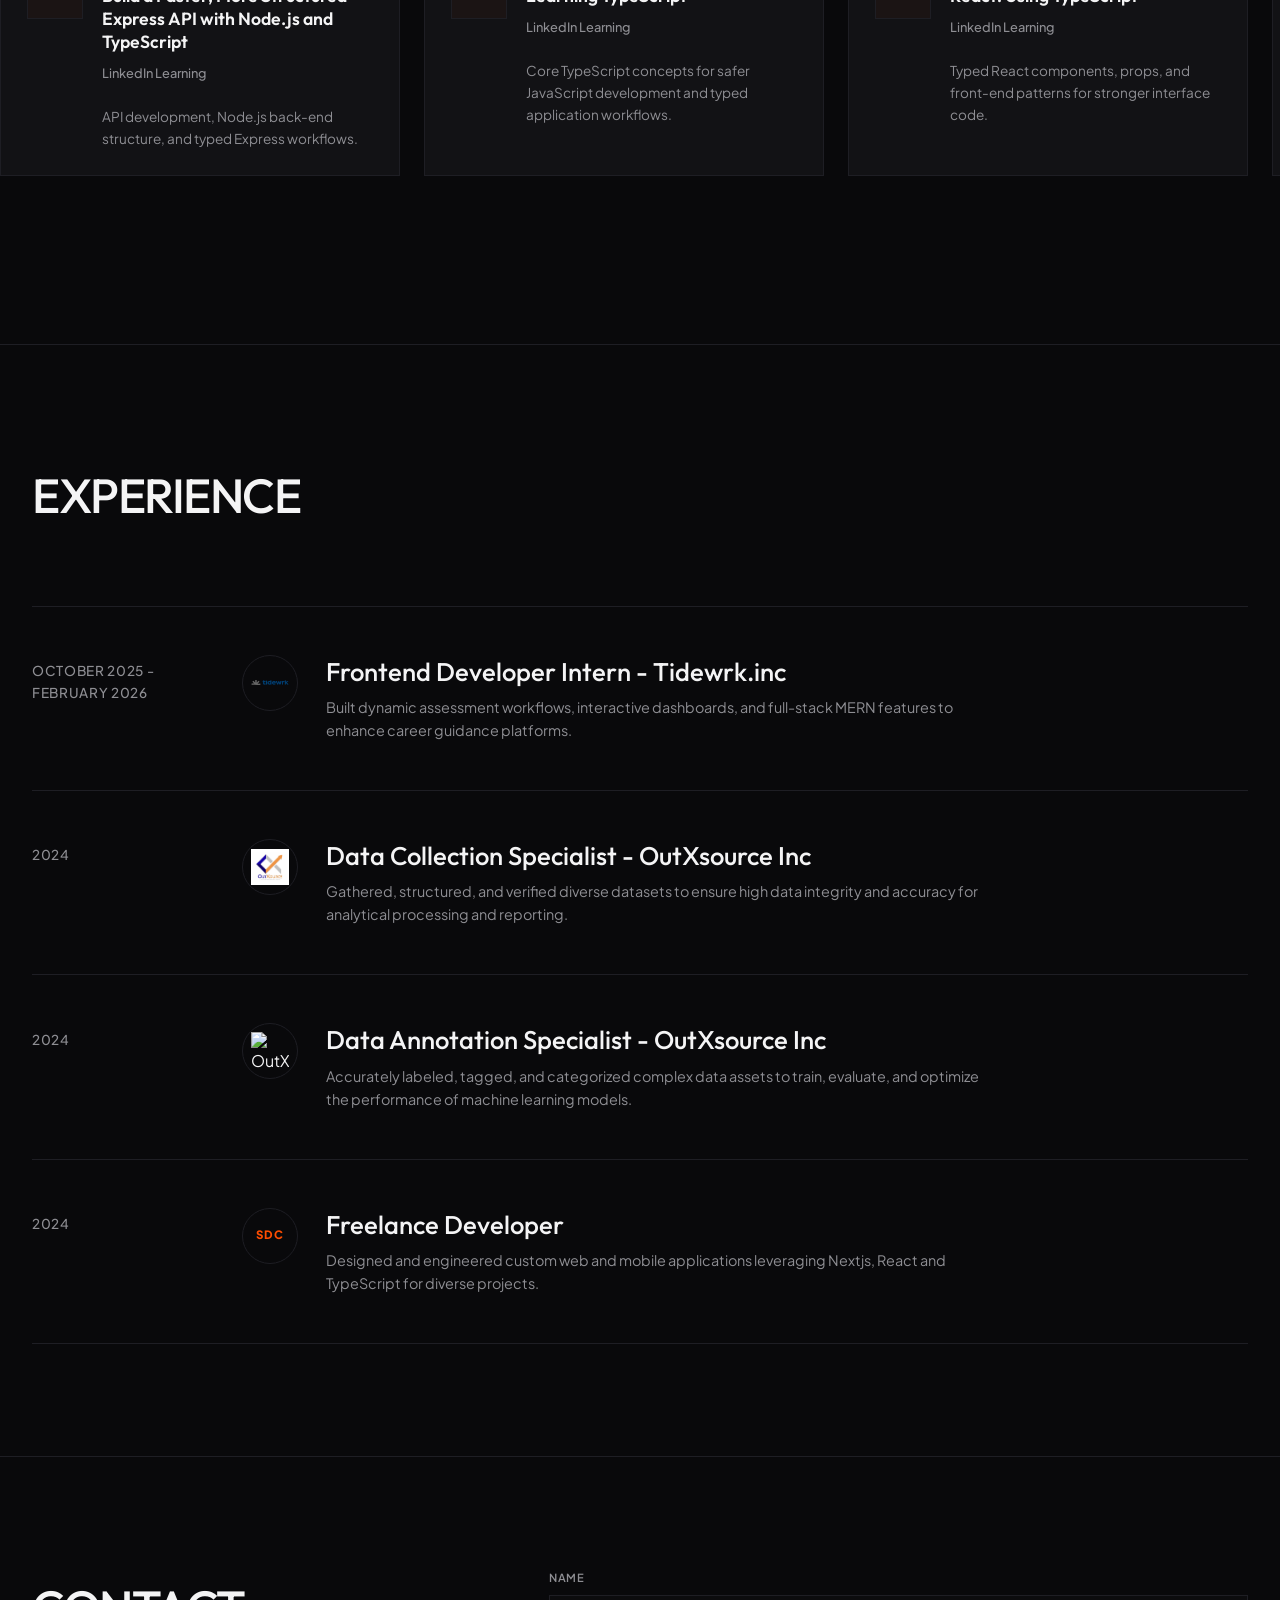
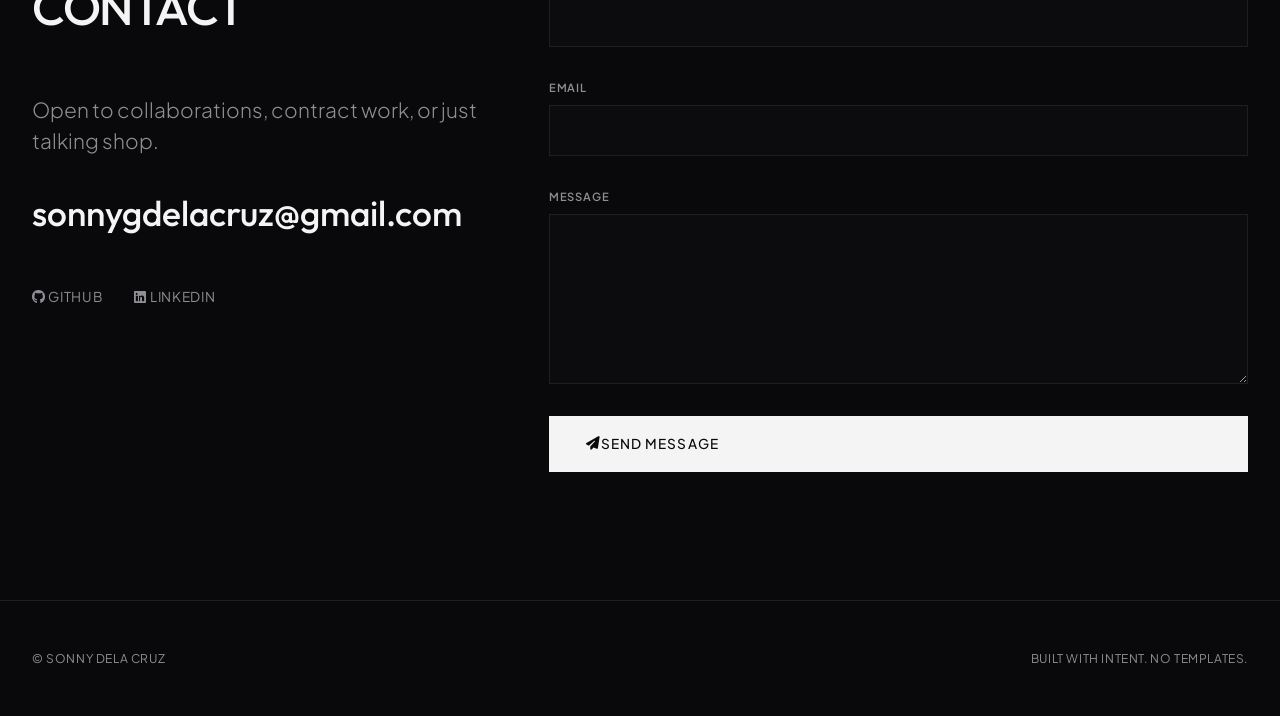
==== commit 8acb7d82: "Refactor code structure for improved readability and maintainability" ====
--- a/index.html
+++ b/index.html
@@ -88,7 +88,15 @@
         <div class="container about-layout">
           <div class="about-image reveal">
             <div class="img-placeholder" data-cursor="hover">
-              <img src="hero-image.jpg" alt="Photo of Sonny Dela Cruz" />
+              <img
+                src="hero-image.webp"
+                data-webp-src="hero-image.webp"
+                alt="Photo of Sonny Dela Cruz"
+                width="1365"
+                height="2048"
+                loading="lazy"
+                decoding="async"
+              />
             </div>
           </div>
           <div class="about-text reveal">
@@ -158,6 +166,7 @@
               class="project-row reveal"
               data-category="fullstack"
               data-image="ccdi-career.png"
+              data-image-webp="ccdi-career.webp"
             >
               <div class="project-num">01</div>
               <div class="project-title-wrapper">
@@ -167,7 +176,13 @@
                 >
               </div>
               <div class="project-type">FullStack</div>
-              <a href="#" class="project-link" data-cursor="hover">
+              <a
+                href="https://ccdi-career-assestment.vercel.app"
+                class="project-link"
+                data-cursor="hover"
+                target="_blank"
+                rel="noopener noreferrer"
+              >
                 <span class="arrow-wrap"
                   ><span class="arrow-visible">→</span
                   ><span class="arrow-hidden">→</span></span
@@ -177,7 +192,8 @@
             <article
               class="project-row reveal"
               data-category="frontend"
-              data-image="labX.png"
+              data-image="labX.webp"
+              data-image-webp="labX.webp"
             >
               <div class="project-num">02</div>
               <div class="project-title-wrapper">
@@ -196,16 +212,25 @@
             </article>
             <article
               class="project-row reveal"
-              data-category="tooling"
-              data-image="hero-image.jpg"
+              data-category="fullstack"
+              data-image="admin.webp"
+              data-image-webp="admin.webp"
             >
               <div class="project-num">03</div>
               <div class="project-title-wrapper">
-                <h3>CLI Scaffold Generator</h3>
-                <span class="project-tech">Node / Commander / EJS</span>
-              </div>
-              <div class="project-type">Tooling</div>
-              <a href="#" class="project-link" data-cursor="hover">
+                <h3>CCDI Automated Career Assessment Test - Admin Dashboard</h3>
+                <span class="project-tech"
+                  >MongoDB / React / Node.js / Express / Mantine Ui</span
+                >
+              </div>
+              <div class="project-type">Full Stack</div>
+              <a
+                href="https://ccdi-admin-capstone.vercel.app/"
+                class="project-link"
+                data-cursor="hover"
+                target="_blank"
+                rel="noopener noreferrer"
+              >
                 <span class="arrow-wrap"
                   ><span class="arrow-visible">→</span
                   ><span class="arrow-hidden">→</span></span
@@ -214,17 +239,18 @@
             </article>
             <article
               class="project-row reveal"
-              data-category="frontend"
-              data-image="labX.png"
+              data-category="fullstack"
+              data-image="labX.webp"
+              data-image-webp="labX.webp"
             >
               <div class="project-num">04</div>
               <div class="project-title-wrapper">
-                <h3>Tutor Peer Finder</h3>
+                <h3>SyncTutor - Find your Peer Tutor</h3>
                 <span class="project-tech"
                   >React / Node.js / Express / PostgreSQL</span
                 >
               </div>
-              <div class="project-type">Frontend</div>
+              <div class="project-type">Full Stack</div>
               <a href="#" class="project-link" data-cursor="hover">
                 <span class="arrow-wrap"
                   ><span class="arrow-visible">→</span
@@ -488,7 +514,7 @@
                         class="education-meta-icon honor"
                         aria-hidden="true"
                       ></span>
-                      Profecincy Award in Database Management
+                     Proficiency Award in Database Management
                     </span>
                   </div>
                 </div>
@@ -508,7 +534,8 @@
                   <article
                     class="certification-card"
                     data-cursor="hover"
-                    data-image="certifications/image.png"
+                    data-image="certifications/image.webp"
+                    data-image-webp="certifications/image.webp"
                     data-preview-alt="Build a Faster, More Structured Express API with Node.js and TypeScript certificate"
                   >
                     <div
@@ -533,7 +560,8 @@
                   <article
                     class="certification-card"
                     data-cursor="hover"
-                    data-image="certifications/image%20(1).png"
+                    data-image="certifications/image%20(1).webp"
+                    data-image-webp="certifications/image%20(1).webp"
                     data-preview-alt="Learning TypeScript certificate"
                   >
                     <div
@@ -555,7 +583,8 @@
                   <article
                     class="certification-card"
                     data-cursor="hover"
-                    data-image="certifications/image%20(2).png"
+                    data-image="certifications/image%20(2).webp"
+                    data-image-webp="certifications/image%20(2).webp"
                     data-preview-alt="React: Using TypeScript certificate"
                   >
                     <div
@@ -577,7 +606,8 @@
                   <article
                     class="certification-card"
                     data-cursor="hover"
-                    data-image="certifications/image%20(3).png"
+                    data-image="certifications/image%20(3).webp"
+                    data-image-webp="certifications/image%20(3).webp"
                     data-preview-alt="TypeScript: Object-Oriented Programming certificate"
                   >
                     <div
@@ -601,7 +631,8 @@
                   <article
                     class="certification-card"
                     data-cursor="hover"
-                    data-image="certifications/image.png"
+                    data-image="certifications/image.webp"
+                    data-image-webp="certifications/image.webp"
                   >
                     <div
                       class="credential-logo-placeholder certificate-badge"
@@ -625,7 +656,8 @@
                   <article
                     class="certification-card"
                     data-cursor="hover"
-                    data-image="certifications/image%20(1).png"
+                    data-image="certifications/image%20(1).webp"
+                    data-image-webp="certifications/image%20(1).webp"
                   >
                     <div
                       class="credential-logo-placeholder certificate-badge"
@@ -646,7 +678,8 @@
                   <article
                     class="certification-card"
                     data-cursor="hover"
-                    data-image="certifications/image%20(2).png"
+                    data-image="certifications/image%20(2).webp"
+                    data-image-webp="certifications/image%20(2).webp"
                   >
                     <div
                       class="credential-logo-placeholder certificate-badge"
@@ -667,7 +700,8 @@
                   <article
                     class="certification-card"
                     data-cursor="hover"
-                    data-image="certifications/image%20(3).png"
+                    data-image="certifications/image%20(3).webp"
+                    data-image-webp="certifications/image%20(3).webp"
                   >
                     <div
                       class="credential-logo-placeholder certificate-badge"
@@ -700,7 +734,15 @@
             <article class="experience-item reveal">
               <time>October 2025 - February 2026</time>
               <div class="experience-logo">
-                <img src="tidewrk.png" alt="Tidewrk logo" />
+                <img
+                  src="tidewrk.webp"
+                  data-webp-src="tidewrk.webp"
+                  alt="Tidewrk logo"
+                  width="260"
+                  height="37"
+                  loading="lazy"
+                  decoding="async"
+                />
               </div>
               <div class="experience-copy">
                 <h3>
@@ -723,7 +765,15 @@
             <article class="experience-item reveal">
               <time>2024</time>
               <div class="experience-logo">
-                <img src="otxsource.png" alt="OutXsource Inc logo" />
+                <img
+                  src="otxsource.webp"
+                  data-webp-src="otxsource.webp"
+                  alt="OutXsource Inc logo"
+                  width="684"
+                  height="642"
+                  loading="lazy"
+                  decoding="async"
+                />
               </div>
               <div class="experience-copy">
                 <h3>
@@ -742,7 +792,15 @@
             <article class="experience-item reveal">
               <time>2024</time>
               <div class="experience-logo">
-                <img src="otxsource.png" alt="OutXsource Inc logo" />
+                <img
+                  src="otxsource.png"
+                  data-webp-src="otxsource.webp"
+                  alt="OutXsource Inc logo"
+                  width="684"
+                  height="642"
+                  loading="lazy"
+                  decoding="async"
+                />
               </div>
               <div class="experience-copy">
                 <h3>
@@ -849,7 +907,13 @@
     <!-- Project Floating Preview Container -->
     <div class="project-floating-preview" aria-hidden="true">
       <div class="preview-inner">
-        <img src="" alt="" class="preview-img" />
+        <img
+          src=""
+          alt=""
+          class="preview-img"
+          decoding="async"
+          fetchpriority="low"
+        />
       </div>
     </div>
 
--- a/styles.css
+++ b/styles.css
@@ -523,6 +523,15 @@
   cursor: pointer;
   transition: border-color 0.18s ease, background-color 0.18s ease, transform 0.18s ease;
   will-change: transform;
+}
+
+.project-row[role="link"] {
+  cursor: pointer;
+}
+
+.project-row[role="link"]:focus-visible {
+  outline: 1px solid var(--accent);
+  outline-offset: 6px;
 }
 
 .project-row:hover,
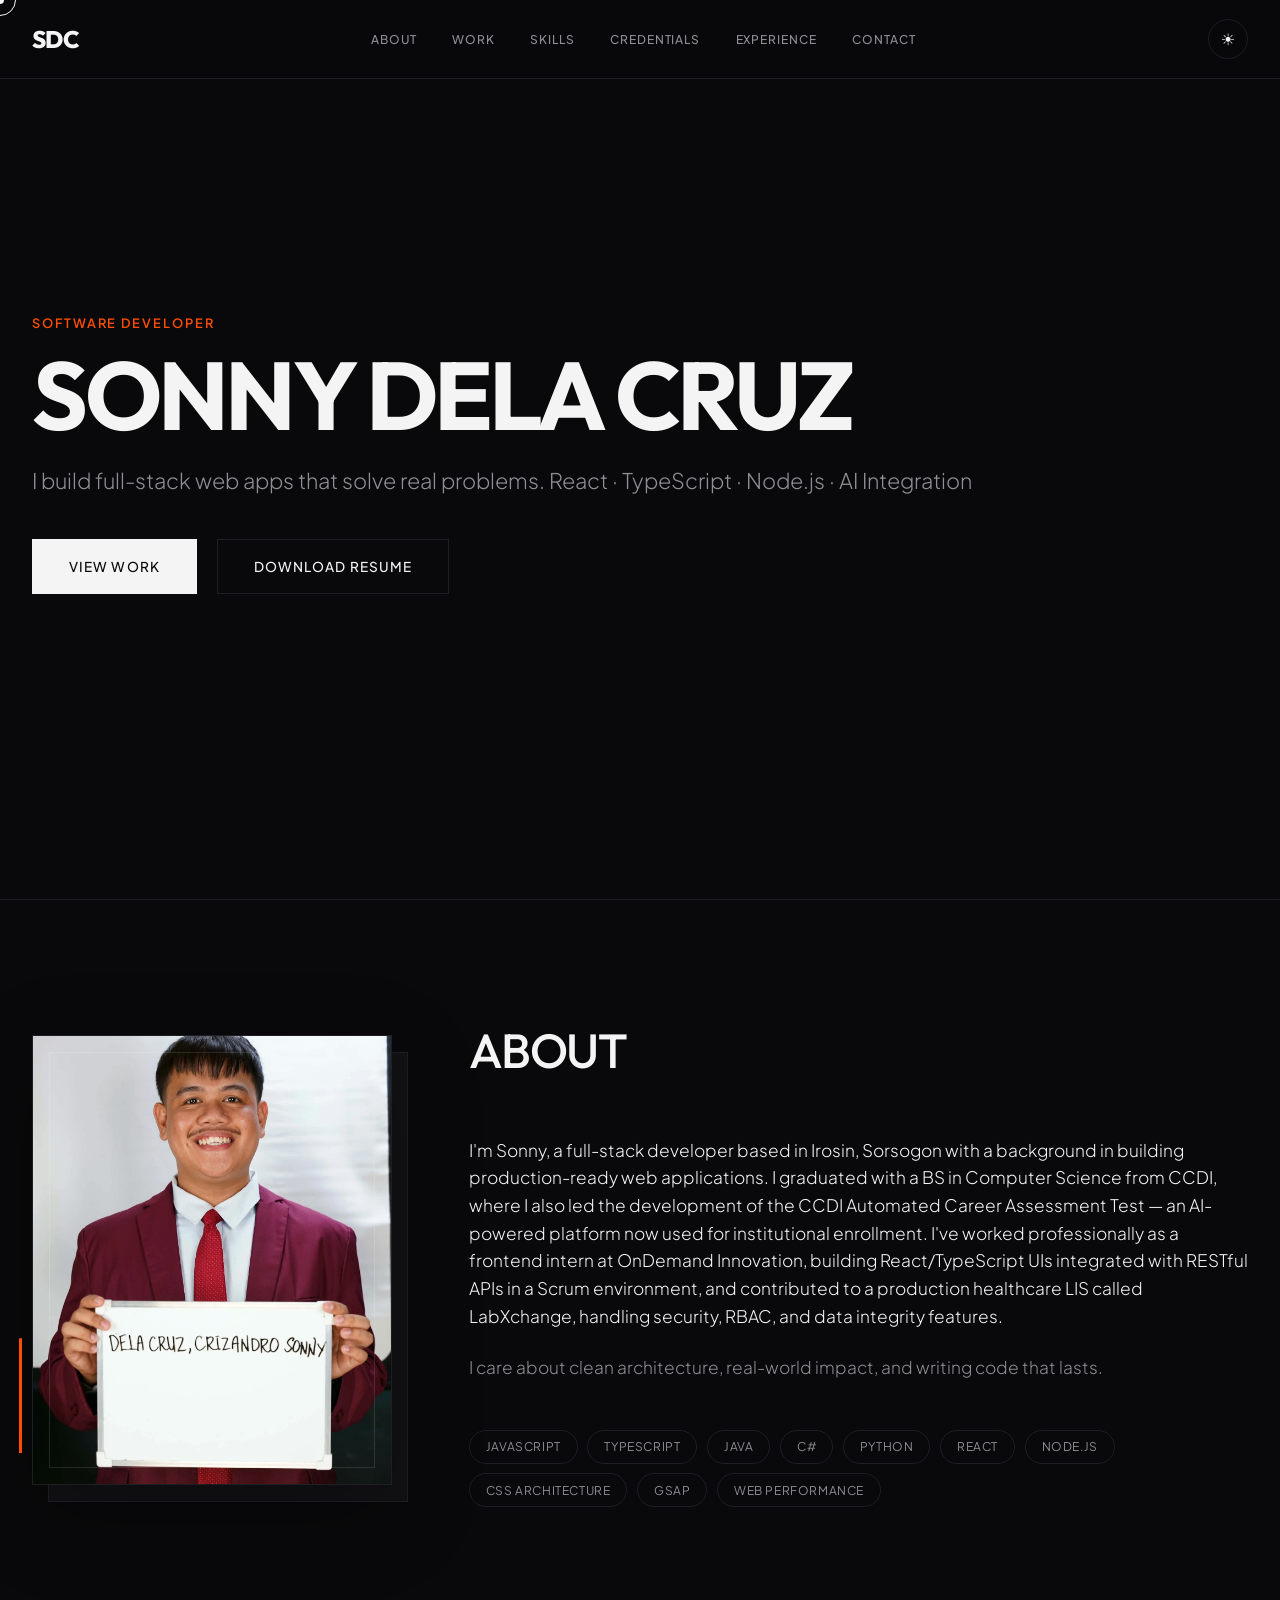
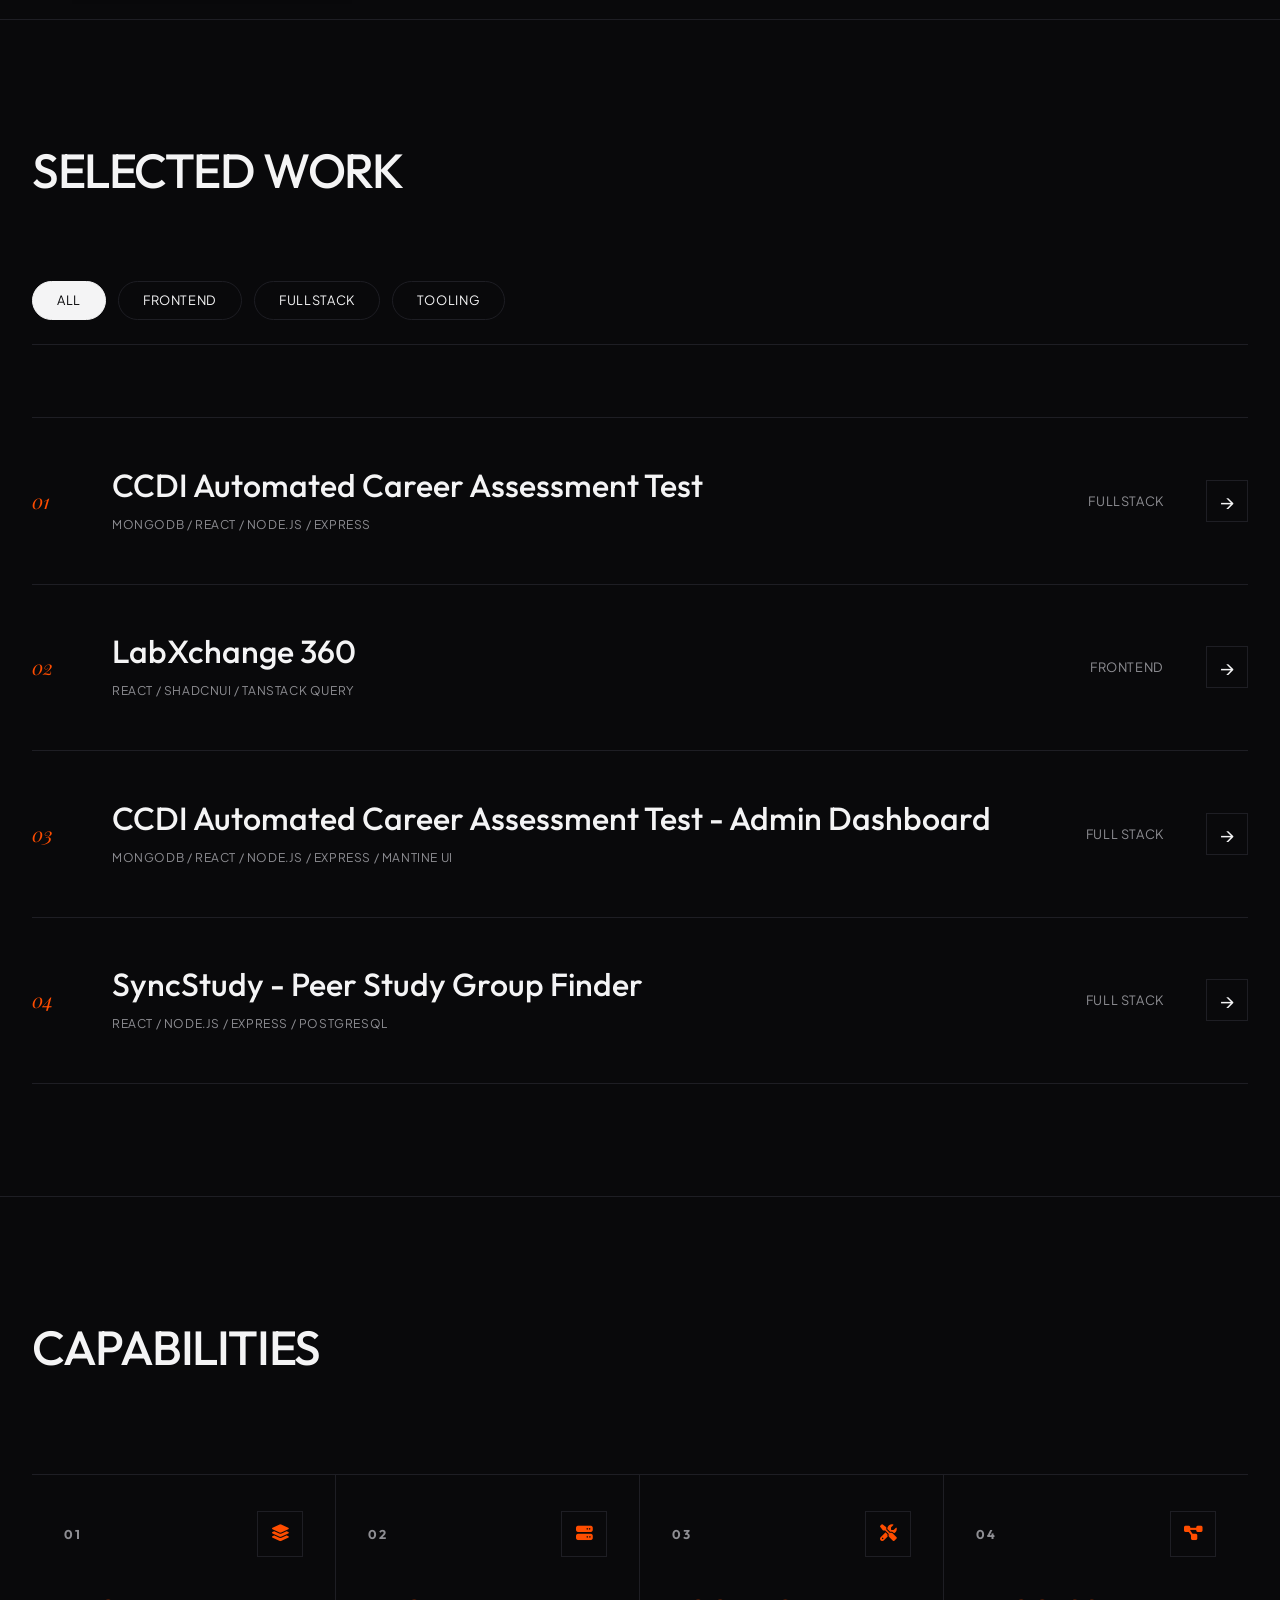
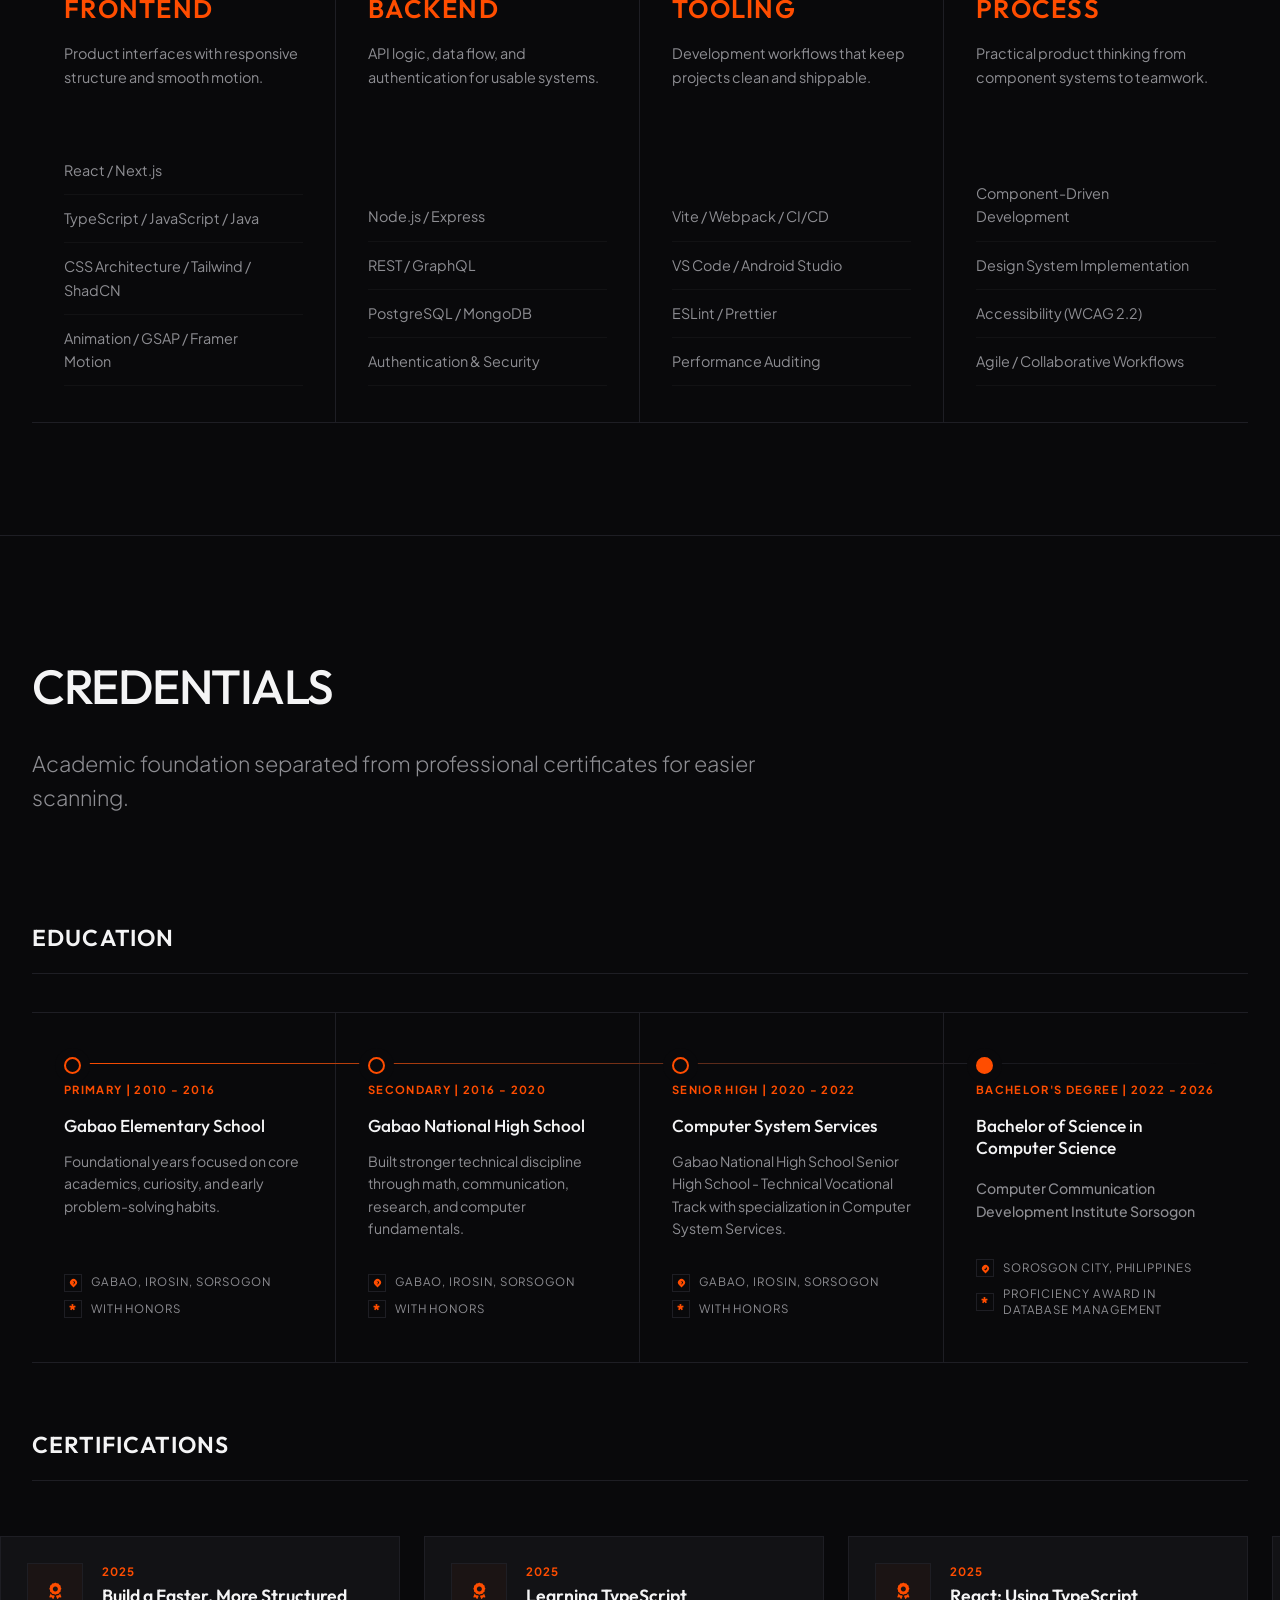
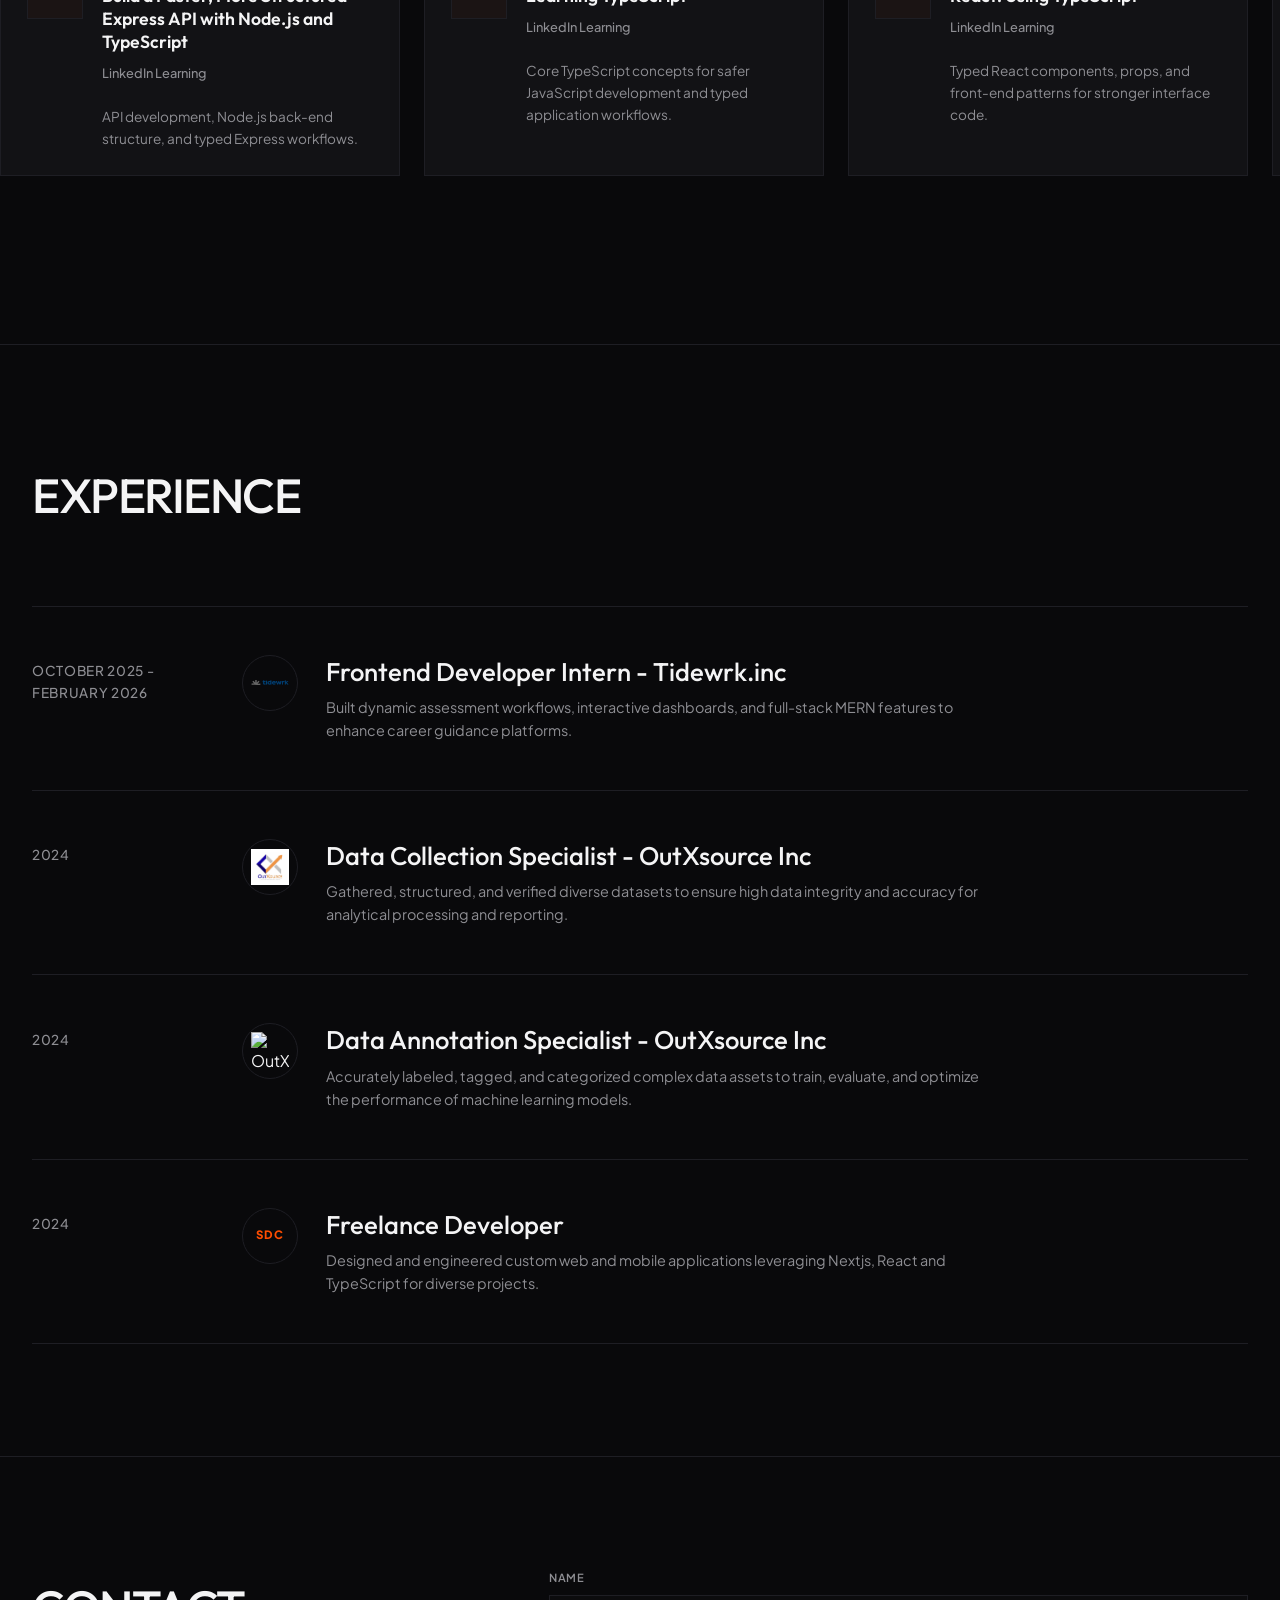
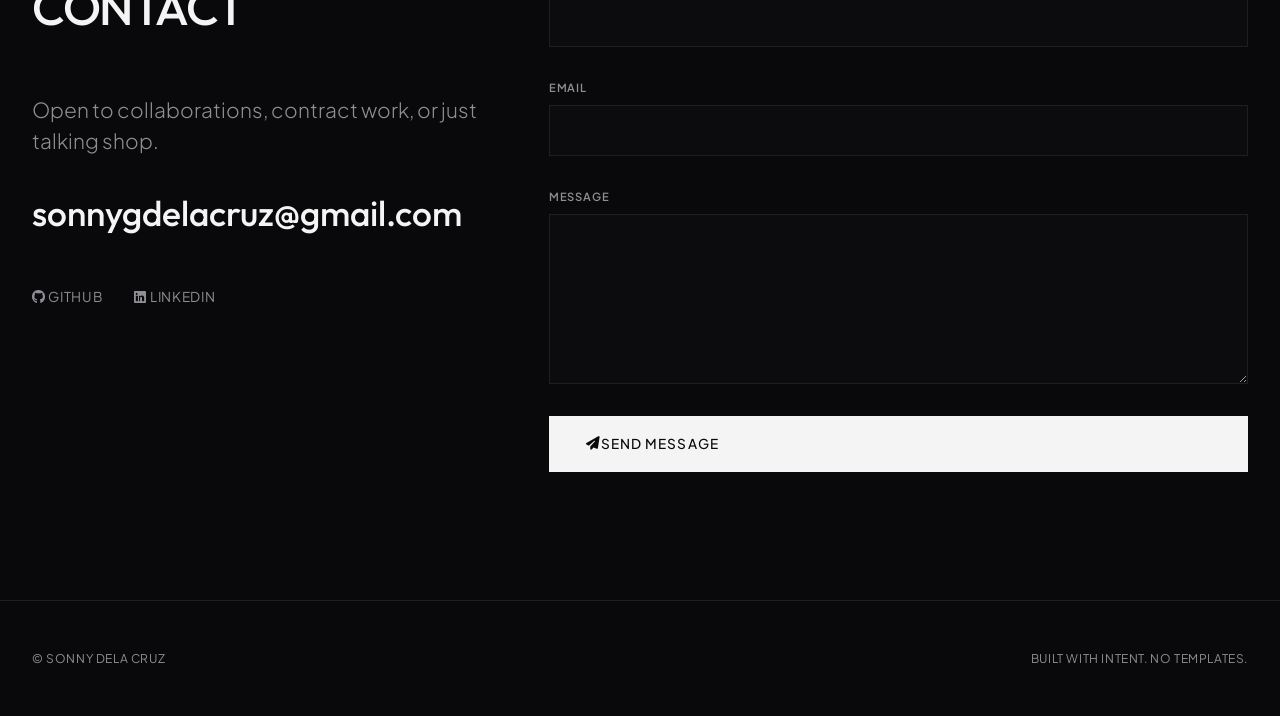
==== commit 35353103: "Refactor code structure for improved readability and maintainability" ====
--- a/index.html
+++ b/index.html
@@ -240,12 +240,12 @@
             <article
               class="project-row reveal"
               data-category="fullstack"
-              data-image="labX.webp"
-              data-image-webp="labX.webp"
+              data-image="tutor-sync.webp"
+              data-image-webp="tutor-sync.webp"
             >
               <div class="project-num">04</div>
               <div class="project-title-wrapper">
-                <h3>SyncTutor - Find your Peer Tutor</h3>
+                <h3>SyncStudy - Peer Study Group Finder</h3>
                 <span class="project-tech"
                   >React / Node.js / Express / PostgreSQL</span
                 >
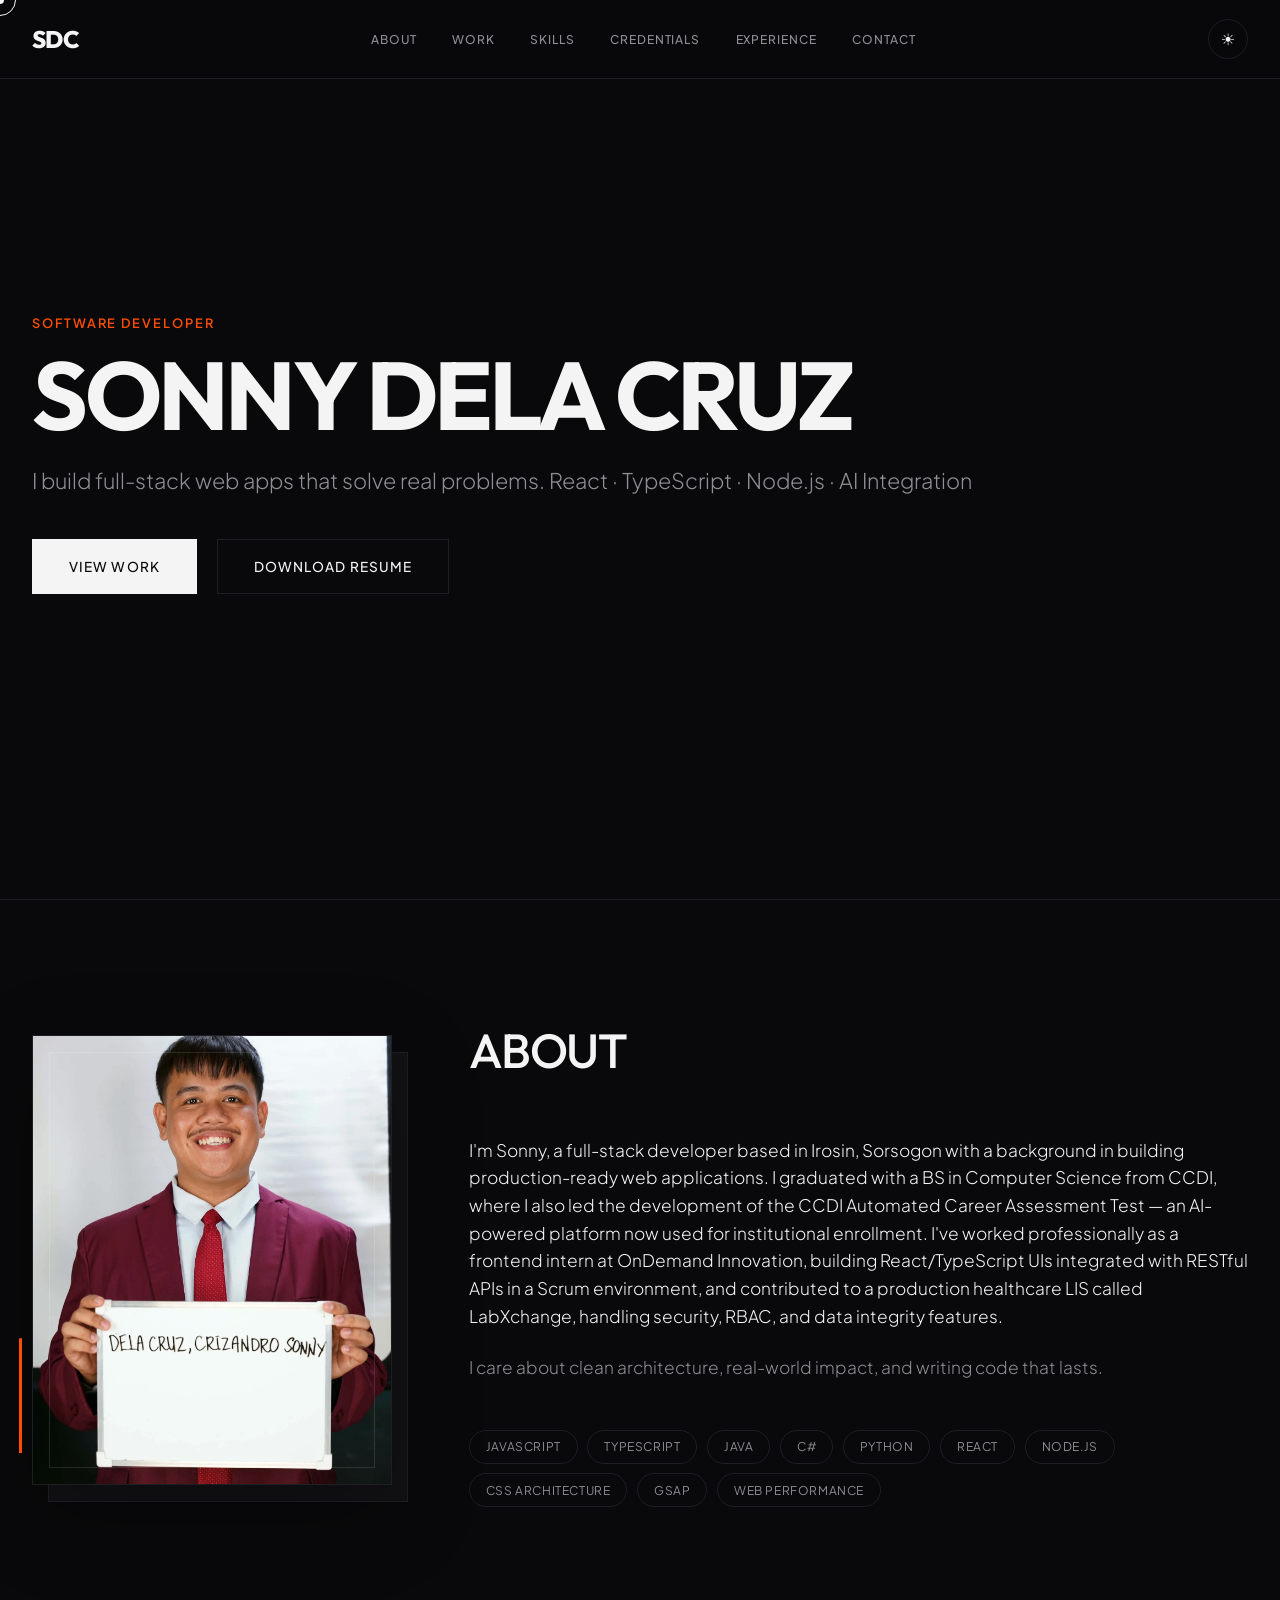
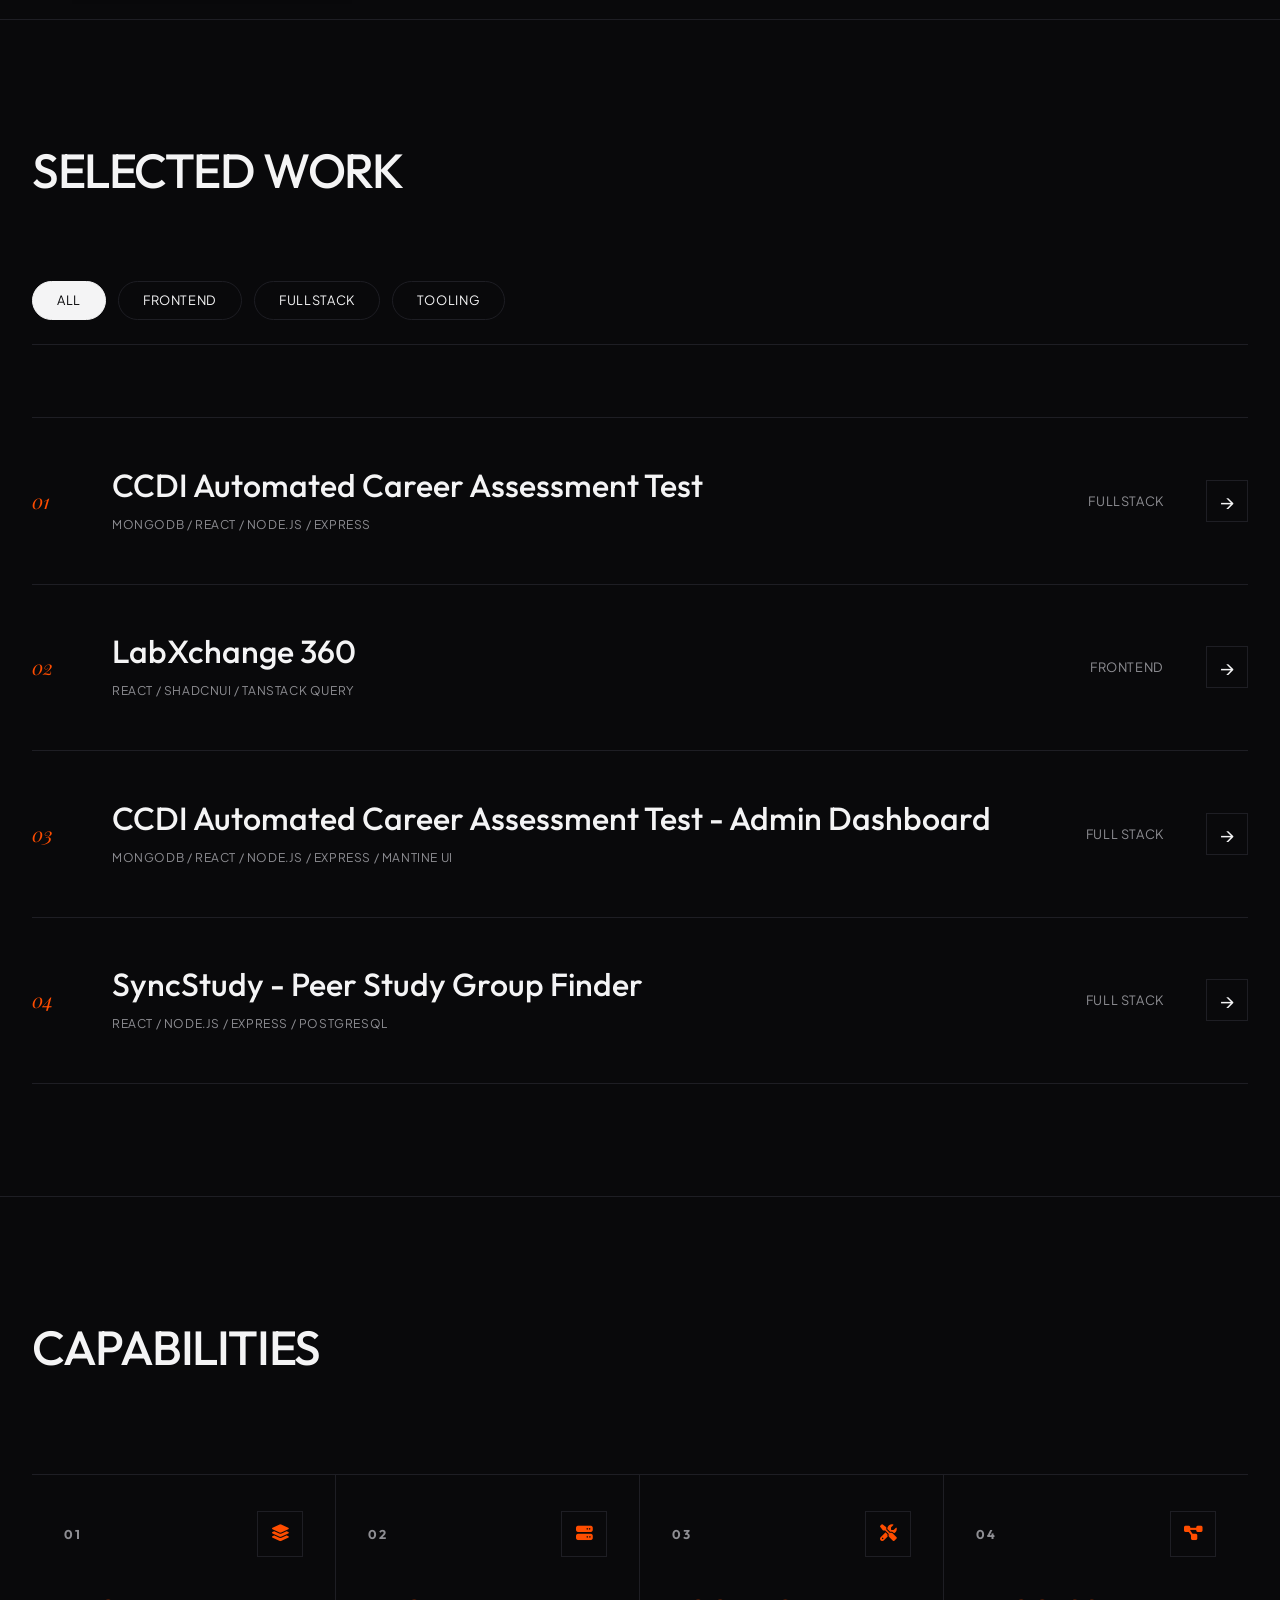
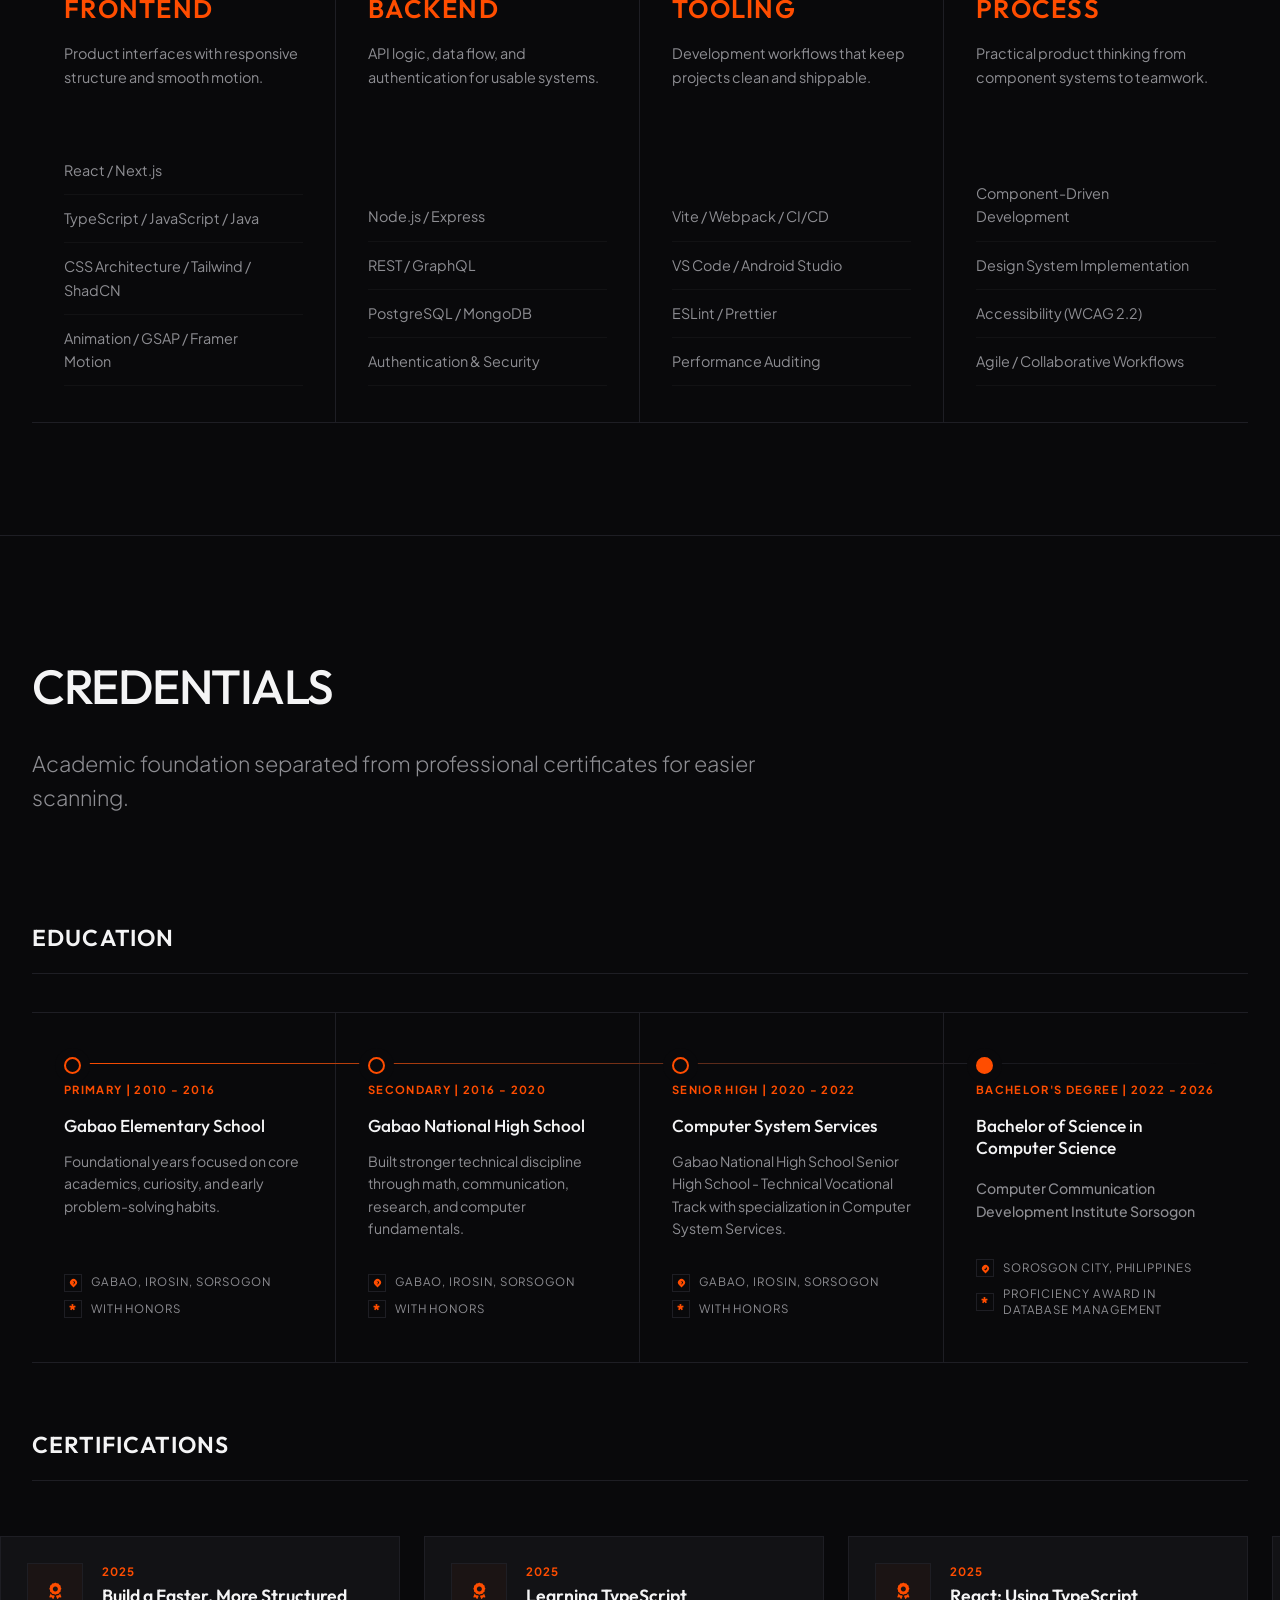
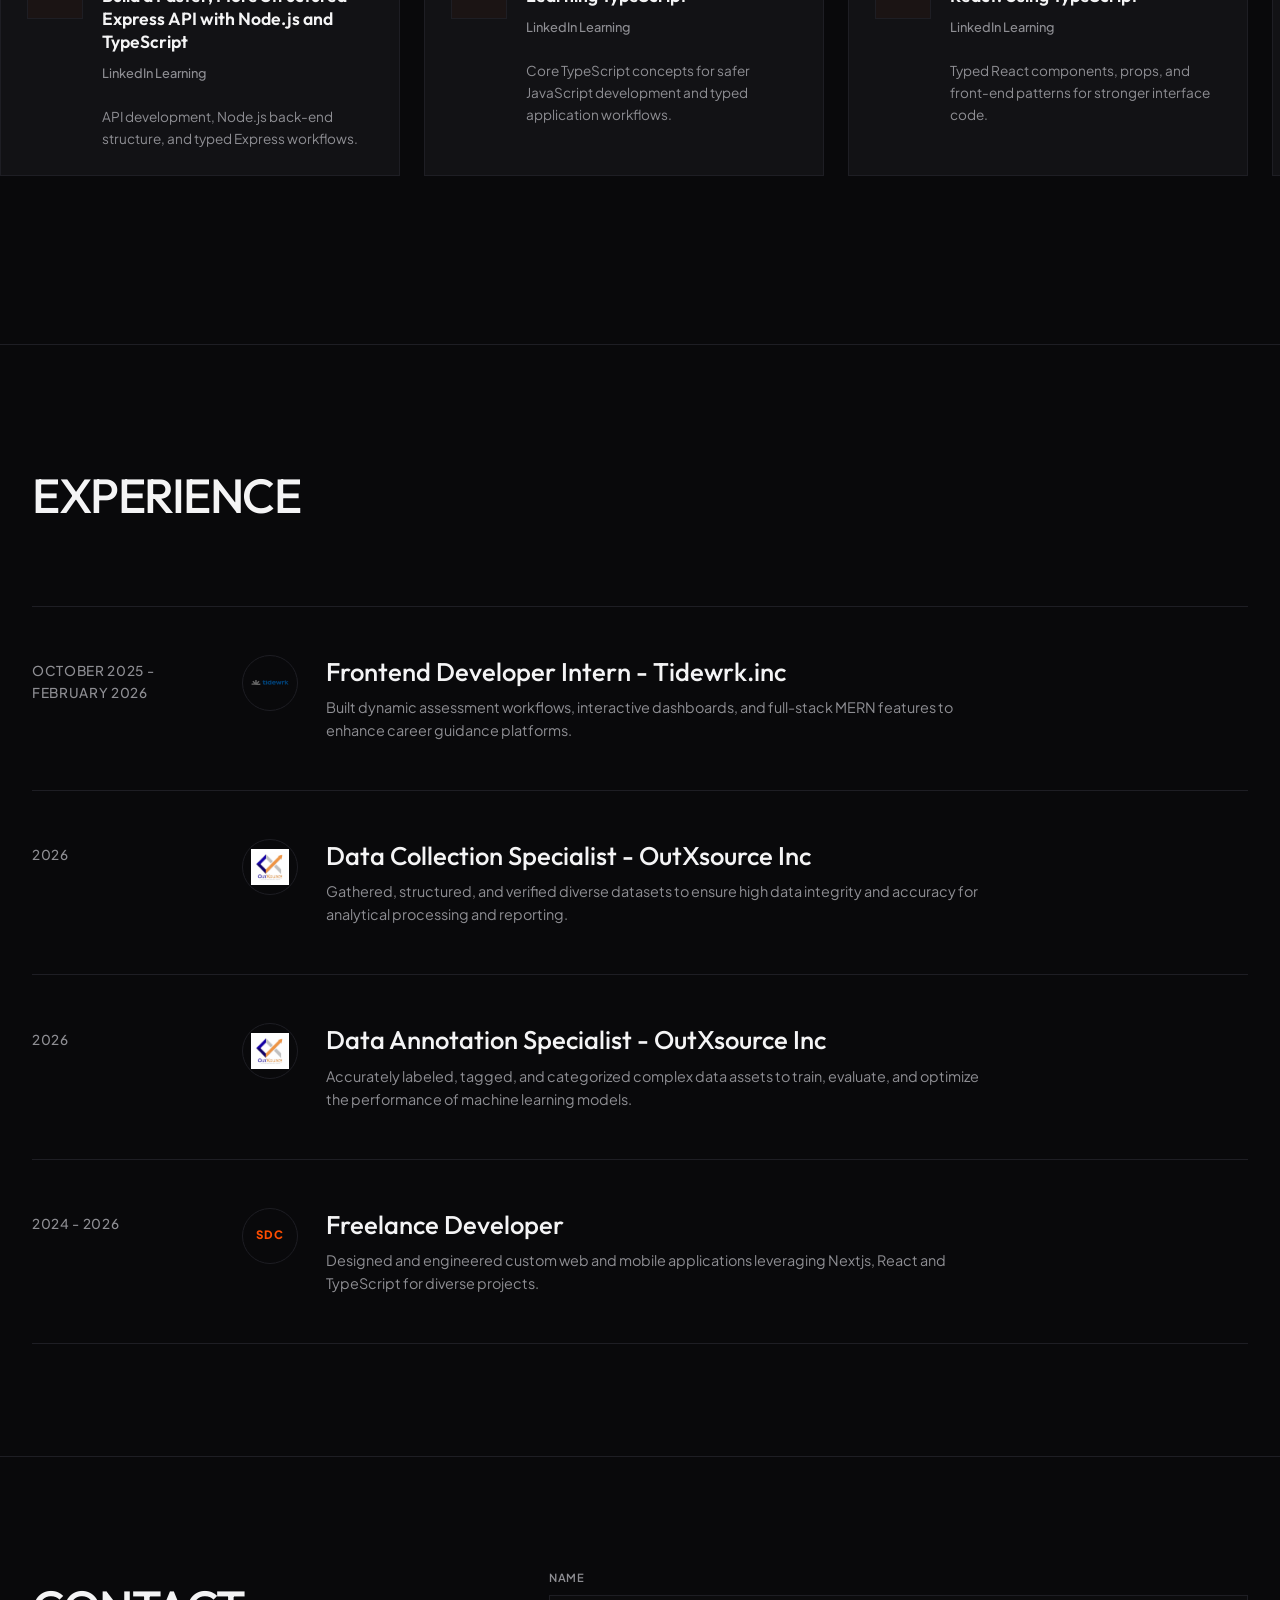
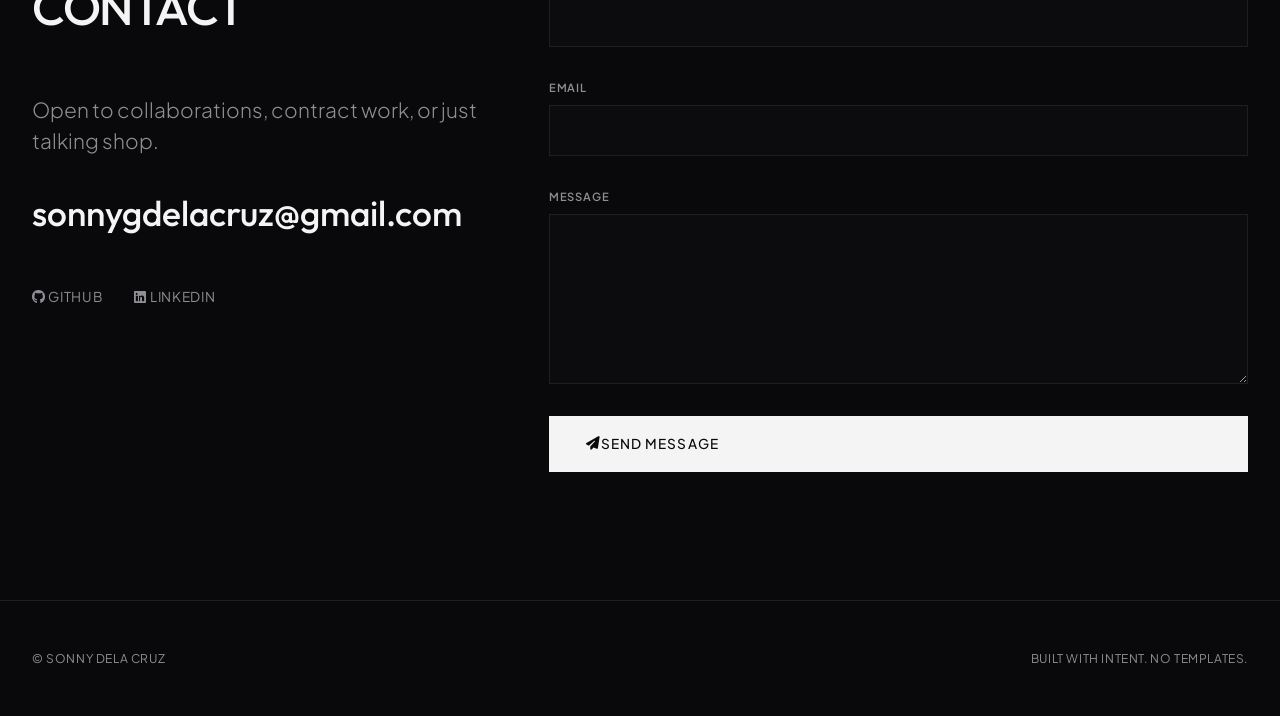
==== commit d9c3dc1b: "Add favicon and enhance mobile responsiveness with new media queries" ====
--- a/index.html
+++ b/index.html
@@ -16,6 +16,10 @@
     />
 
     <!-- Favicon -->
+    <link rel="icon" href="favicon.svg" type="image/svg+xml" />
+    <meta name="theme-color" content="#09090b" />
+
+    <!-- Icons -->
     <link
       rel="stylesheet"
       href="https://cdnjs.cloudflare.com/ajax/libs/font-awesome/6.5.1/css/all.min.css"
@@ -165,9 +169,17 @@
             <article
               class="project-row reveal"
               data-category="fullstack"
-              data-image="ccdi-career.png"
+              data-image="ccdi-career.webp"
               data-image-webp="ccdi-career.webp"
             >
+              <figure class="project-mobile-media" aria-hidden="true">
+                <img
+                  src="ccdi-career.webp"
+                  alt=""
+                  loading="lazy"
+                  decoding="async"
+                />
+              </figure>
               <div class="project-num">01</div>
               <div class="project-title-wrapper">
                 <h3>CCDI Automated Career Assessment Test</h3>
@@ -195,6 +207,14 @@
               data-image="labX.webp"
               data-image-webp="labX.webp"
             >
+              <figure class="project-mobile-media" aria-hidden="true">
+                <img
+                  src="labX.webp"
+                  alt=""
+                  loading="lazy"
+                  decoding="async"
+                />
+              </figure>
               <div class="project-num">02</div>
               <div class="project-title-wrapper">
                 <h3>LabXchange 360</h3>
@@ -216,6 +236,14 @@
               data-image="admin.webp"
               data-image-webp="admin.webp"
             >
+              <figure class="project-mobile-media" aria-hidden="true">
+                <img
+                  src="admin.webp"
+                  alt=""
+                  loading="lazy"
+                  decoding="async"
+                />
+              </figure>
               <div class="project-num">03</div>
               <div class="project-title-wrapper">
                 <h3>CCDI Automated Career Assessment Test - Admin Dashboard</h3>
@@ -243,6 +271,14 @@
               data-image="tutor-sync.webp"
               data-image-webp="tutor-sync.webp"
             >
+              <figure class="project-mobile-media" aria-hidden="true">
+                <img
+                  src="tutor-sync.webp"
+                  alt=""
+                  loading="lazy"
+                  decoding="async"
+                />
+              </figure>
               <div class="project-num">04</div>
               <div class="project-title-wrapper">
                 <h3>SyncStudy - Peer Study Group Finder</h3>
@@ -538,6 +574,14 @@
                     data-image-webp="certifications/image.webp"
                     data-preview-alt="Build a Faster, More Structured Express API with Node.js and TypeScript certificate"
                   >
+                    <figure class="certification-mobile-media" aria-hidden="true">
+                      <img
+                        src="certifications/image.webp"
+                        alt=""
+                        loading="lazy"
+                        decoding="async"
+                      />
+                    </figure>
                     <div
                       class="credential-logo-placeholder certificate-badge"
                       aria-hidden="true"
@@ -564,6 +608,14 @@
                     data-image-webp="certifications/image%20(1).webp"
                     data-preview-alt="Learning TypeScript certificate"
                   >
+                    <figure class="certification-mobile-media" aria-hidden="true">
+                      <img
+                        src="certifications/image%20(1).webp"
+                        alt=""
+                        loading="lazy"
+                        decoding="async"
+                      />
+                    </figure>
                     <div
                       class="credential-logo-placeholder certificate-badge"
                       aria-hidden="true"
@@ -587,6 +639,14 @@
                     data-image-webp="certifications/image%20(2).webp"
                     data-preview-alt="React: Using TypeScript certificate"
                   >
+                    <figure class="certification-mobile-media" aria-hidden="true">
+                      <img
+                        src="certifications/image%20(2).webp"
+                        alt=""
+                        loading="lazy"
+                        decoding="async"
+                      />
+                    </figure>
                     <div
                       class="credential-logo-placeholder certificate-badge"
                       aria-hidden="true"
@@ -610,6 +670,14 @@
                     data-image-webp="certifications/image%20(3).webp"
                     data-preview-alt="TypeScript: Object-Oriented Programming certificate"
                   >
+                    <figure class="certification-mobile-media" aria-hidden="true">
+                      <img
+                        src="certifications/image%20(3).webp"
+                        alt=""
+                        loading="lazy"
+                        decoding="async"
+                      />
+                    </figure>
                     <div
                       class="credential-logo-placeholder certificate-badge"
                       aria-hidden="true"
@@ -763,7 +831,7 @@
             </article>
 
             <article class="experience-item reveal">
-              <time>2024</time>
+              <time>2026</time>
               <div class="experience-logo">
                 <img
                   src="otxsource.webp"
@@ -790,10 +858,10 @@
             </article>
 
             <article class="experience-item reveal">
-              <time>2024</time>
+              <time>2026</time>
               <div class="experience-logo">
                 <img
-                  src="otxsource.png"
+                  src="otxsource.webp"
                   data-webp-src="otxsource.webp"
                   alt="OutXsource Inc logo"
                   width="684"
@@ -817,7 +885,7 @@
             </article>
 
             <article class="experience-item reveal">
-              <time>2024</time>
+              <time>2024 - 2026</time>
               <div class="experience-logo">
                 <span>SDC</span>
               </div>
--- a/styles.css
+++ b/styles.css
@@ -583,6 +583,11 @@
   padding-right: 1.5rem;
 }
 
+.project-mobile-media,
+.certification-mobile-media {
+  display: none;
+}
+
 .project-link {
   display: inline-flex;
   width: 44px;
@@ -644,11 +649,11 @@
   position: fixed;
   top: 0;
   left: 0;
-  width: 360px;
-  height: 260px;
+  width: min(430px, calc(100vw - 3rem));
+  height: 292px;
   pointer-events: none;
   z-index: 120;
-  overflow: hidden;
+  overflow: visible;
   opacity: 0;
   transform:
     translate3d(var(--preview-x, -999px), var(--preview-y, -999px), 0)
@@ -657,6 +662,33 @@
   will-change: transform, opacity;
 }
 
+.project-floating-preview::before {
+  content: "";
+  position: absolute;
+  inset: 0.85rem -0.85rem -0.85rem 0.85rem;
+  border: 1px solid var(--border);
+  background:
+    linear-gradient(135deg, rgba(255, 77, 0, 0.14), transparent 34%),
+    var(--bg-secondary);
+  opacity: 0;
+  transform: translate(-0.25rem, 0.25rem);
+  transition: opacity 0.18s ease, transform 0.18s ease;
+}
+
+.project-floating-preview::after {
+  content: "";
+  position: absolute;
+  left: -0.45rem;
+  bottom: 1.2rem;
+  width: 3px;
+  height: 36%;
+  background: var(--accent);
+  opacity: 0;
+  transform: scaleY(0.6);
+  transform-origin: bottom center;
+  transition: opacity 0.18s ease, transform 0.18s ease;
+}
+
 .project-floating-preview.active {
   opacity: 1;
   transform:
@@ -664,22 +696,64 @@
     translate(-50%, -50%);
 }
 
+.project-floating-preview.active::before {
+  opacity: 1;
+  transform: translate(0, 0);
+}
+
+.project-floating-preview.active::after {
+  opacity: 1;
+  transform: scaleY(1);
+}
+
 .preview-inner {
+  position: relative;
   width: 100%;
   height: 100%;
   overflow: hidden;
-  border: 1px solid rgba(255, 255, 255, 0.1);
+  border: 1px solid var(--border);
+  background: var(--bg-secondary);
+  box-shadow: 0 30px 90px rgba(0, 0, 0, 0.42);
   transform: scale(0.88);
-  transition: transform 0.2s ease;
+  transition: border-color 0.18s ease, box-shadow 0.18s ease, transform 0.2s ease;
   transform-origin: center;
+}
+
+.preview-inner::before {
+  content: "";
+  position: absolute;
+  inset: 0;
+  z-index: 1;
+  background:
+    linear-gradient(180deg, transparent 54%, rgba(9, 9, 12, 0.46)),
+    linear-gradient(135deg, rgba(255, 77, 0, 0.22), transparent 42%);
+  opacity: 0.38;
+  pointer-events: none;
+}
+
+.preview-inner::after {
+  content: "";
+  position: absolute;
+  inset: 0.8rem;
+  z-index: 2;
+  border: 1px solid rgba(255, 255, 255, 0.15);
+  pointer-events: none;
 }
 
 .project-floating-preview.active .preview-inner {
   transform: scale(1);
+  border-color: rgba(255, 77, 0, 0.5);
 }
 
 [data-theme="light"] .preview-inner {
   border: 1px solid rgba(0, 0, 0, 0.1);
+  box-shadow: 0 28px 78px rgba(0, 0, 0, 0.16);
+}
+
+[data-theme="light"] .preview-inner::before {
+  background:
+    linear-gradient(180deg, transparent 54%, rgba(28, 25, 23, 0.18)),
+    linear-gradient(135deg, rgba(255, 77, 0, 0.18), transparent 42%);
 }
 
 .preview-img {
@@ -699,14 +773,21 @@
   height: auto;
   aspect-ratio: 1.34;
   padding: 0.45rem;
-  border: 1px solid var(--text);
+  border: 1px solid var(--border);
+  background: var(--bg-secondary);
+}
+
+.project-floating-preview.certificate-preview .preview-inner {
+  border: 1px solid rgba(255, 77, 0, 0.35);
   background: #f6f7f7;
-  box-shadow: 0 28px 80px rgba(0, 0, 0, 0.46);
-}
-
-.project-floating-preview.certificate-preview .preview-inner {
-  border: none;
-  background: #f6f7f7;
+}
+
+.project-floating-preview.certificate-preview .preview-inner::before {
+  opacity: 0;
+}
+
+.project-floating-preview.certificate-preview .preview-inner::after {
+  border-color: rgba(0, 0, 0, 0.08);
 }
 
 .project-floating-preview.certificate-preview .preview-img {
@@ -723,6 +804,45 @@
     grid-template-columns: 50px 1fr 100px;
     padding: 2rem 0;
   }
+
+  .project-mobile-media {
+    position: relative;
+    display: block;
+    grid-column: 1 / -1;
+    width: 100%;
+    aspect-ratio: 16 / 10;
+    margin-bottom: 0.65rem;
+    overflow: hidden;
+    border: 1px solid var(--border);
+    background: var(--bg-secondary);
+  }
+
+  .project-mobile-media::before {
+    content: "";
+    position: absolute;
+    inset: 0;
+    z-index: 1;
+    background:
+      linear-gradient(180deg, transparent 58%, rgba(9, 9, 12, 0.48)),
+      linear-gradient(135deg, rgba(255, 77, 0, 0.2), transparent 42%);
+    pointer-events: none;
+  }
+
+  .project-mobile-media::after {
+    content: "";
+    position: absolute;
+    inset: 0.65rem;
+    z-index: 2;
+    border: 1px solid rgba(255, 255, 255, 0.14);
+    pointer-events: none;
+  }
+
+  .project-mobile-media img {
+    width: 100%;
+    height: 100%;
+    object-fit: cover;
+  }
+
   .project-type {
     padding-right: 0;
   }
@@ -734,9 +854,10 @@
 @media (max-width: 600px) {
   .project-row {
     grid-template-columns: 1fr;
-    gap: 0.5rem;
-    padding: 1.5rem 0;
-  }
+    gap: 0.75rem;
+    padding: 1.75rem 0;
+  }
+
   .project-row:hover {
     transform: none;
   }
@@ -1371,6 +1492,31 @@
   transform: translateY(-8px) scale(1.02);
 }
 
+.certification-dots {
+  display: none;
+  align-items: center;
+  justify-content: center;
+  gap: 0.55rem;
+  margin-top: 1rem;
+}
+
+.certification-dot {
+  width: 0.55rem;
+  height: 0.55rem;
+  border: 1px solid var(--border);
+  border-radius: 999px;
+  background: transparent;
+  color: transparent;
+  padding: 0;
+  transition: width 0.18s ease, background-color 0.18s ease, border-color 0.18s ease;
+}
+
+.certification-dot.active {
+  width: 1.45rem;
+  border-color: var(--accent);
+  background: var(--accent);
+}
+
 @keyframes certification-slide {
   to {
     transform: translateX(calc(-50% - 0.75rem));
@@ -1928,6 +2074,121 @@
   }
 }
 
+/* ---------- MOBILE PERFORMANCE ---------- */
+@media (max-width: 700px), (pointer: coarse) {
+  .site-header {
+    background: var(--bg-secondary);
+    backdrop-filter: none;
+    -webkit-backdrop-filter: none;
+  }
+
+  [data-theme="light"] .site-header {
+    background: var(--bg-secondary);
+  }
+
+  .structural-grid-lines {
+    display: none;
+  }
+
+  .project-row {
+    will-change: auto;
+  }
+
+  .project-floating-preview {
+    display: none;
+  }
+
+  .about-image .img-placeholder::before {
+    mix-blend-mode: normal;
+  }
+
+  .certification-slider {
+    width: 100%;
+    margin-left: 0;
+    overflow-x: hidden;
+    overflow-y: visible;
+    padding: 1.5rem 0 1.25rem;
+  }
+
+  .certification-track {
+    display: flex;
+    width: 100%;
+    overflow-x: auto;
+    overflow-y: visible;
+    scroll-snap-type: x mandatory;
+    scroll-behavior: smooth;
+    animation: none;
+    transform: none;
+    will-change: auto;
+    scrollbar-width: none;
+    -webkit-overflow-scrolling: touch;
+  }
+
+  .certification-track::-webkit-scrollbar {
+    display: none;
+  }
+
+  .certification-loop {
+    display: flex;
+    flex: 0 0 100%;
+    gap: 1rem;
+    width: 100%;
+  }
+
+  .certification-loop[aria-hidden="true"] {
+    display: none;
+  }
+
+  .certification-card {
+    display: grid;
+    grid-template-columns: 1fr;
+    gap: 1rem;
+    flex: 0 0 100%;
+    width: 100%;
+    min-height: auto;
+    padding: 1rem;
+    scroll-snap-align: start;
+    scroll-snap-stop: always;
+  }
+
+  .certification-card:hover {
+    box-shadow: none;
+    transform: none;
+  }
+
+  .certification-mobile-media {
+    position: relative;
+    display: block;
+    width: 100%;
+    aspect-ratio: 1.34;
+    overflow: hidden;
+    border: 1px solid var(--border);
+    background: #f6f7f7;
+  }
+
+  .certification-mobile-media::after {
+    content: "";
+    position: absolute;
+    inset: 0.65rem;
+    border: 1px solid rgba(0, 0, 0, 0.08);
+    pointer-events: none;
+  }
+
+  .certification-mobile-media img {
+    width: 100%;
+    height: 100%;
+    object-fit: contain;
+  }
+
+  .certification-card .certificate-badge {
+    display: none;
+  }
+
+  .certification-dots {
+    display: flex;
+  }
+}
+
 /* ---------- ACCESSIBILITY & REDUCED MOTION ---------- */
 @media (prefers-reduced-motion: reduce) {
   *,
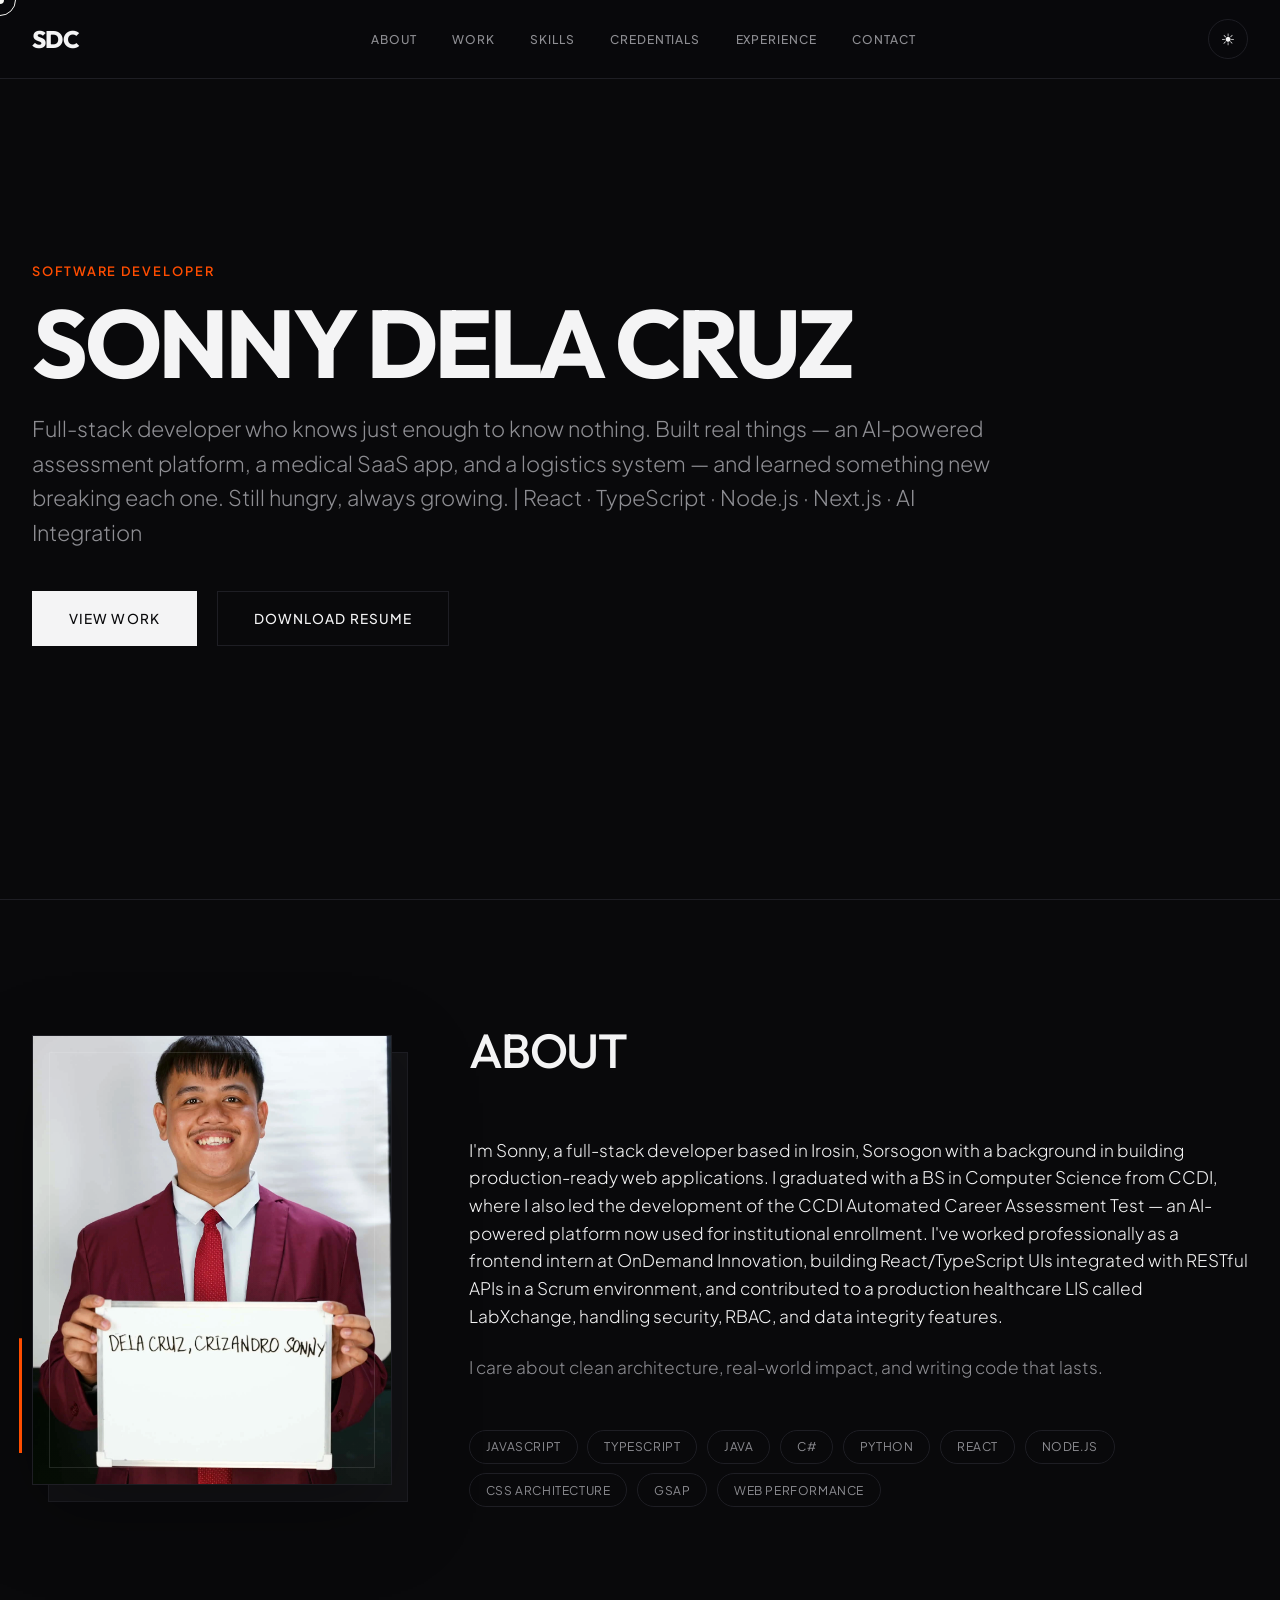
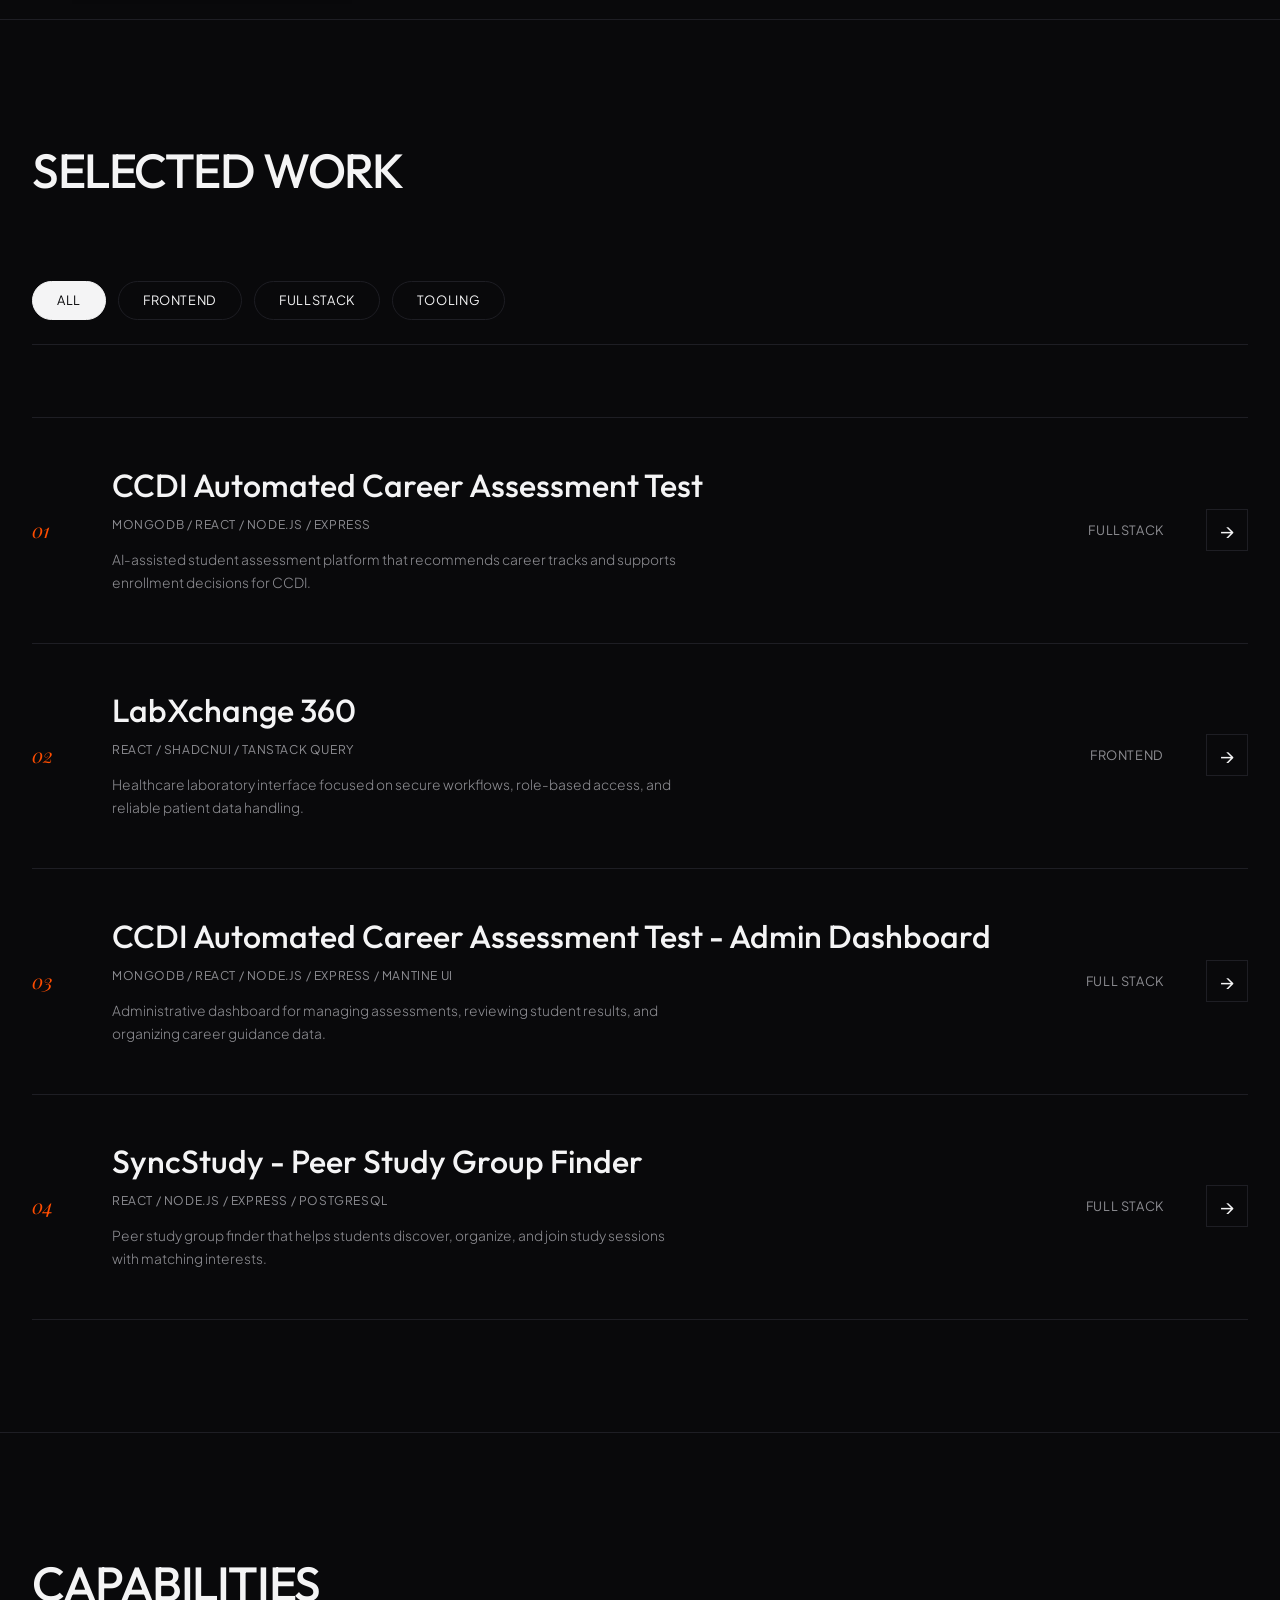
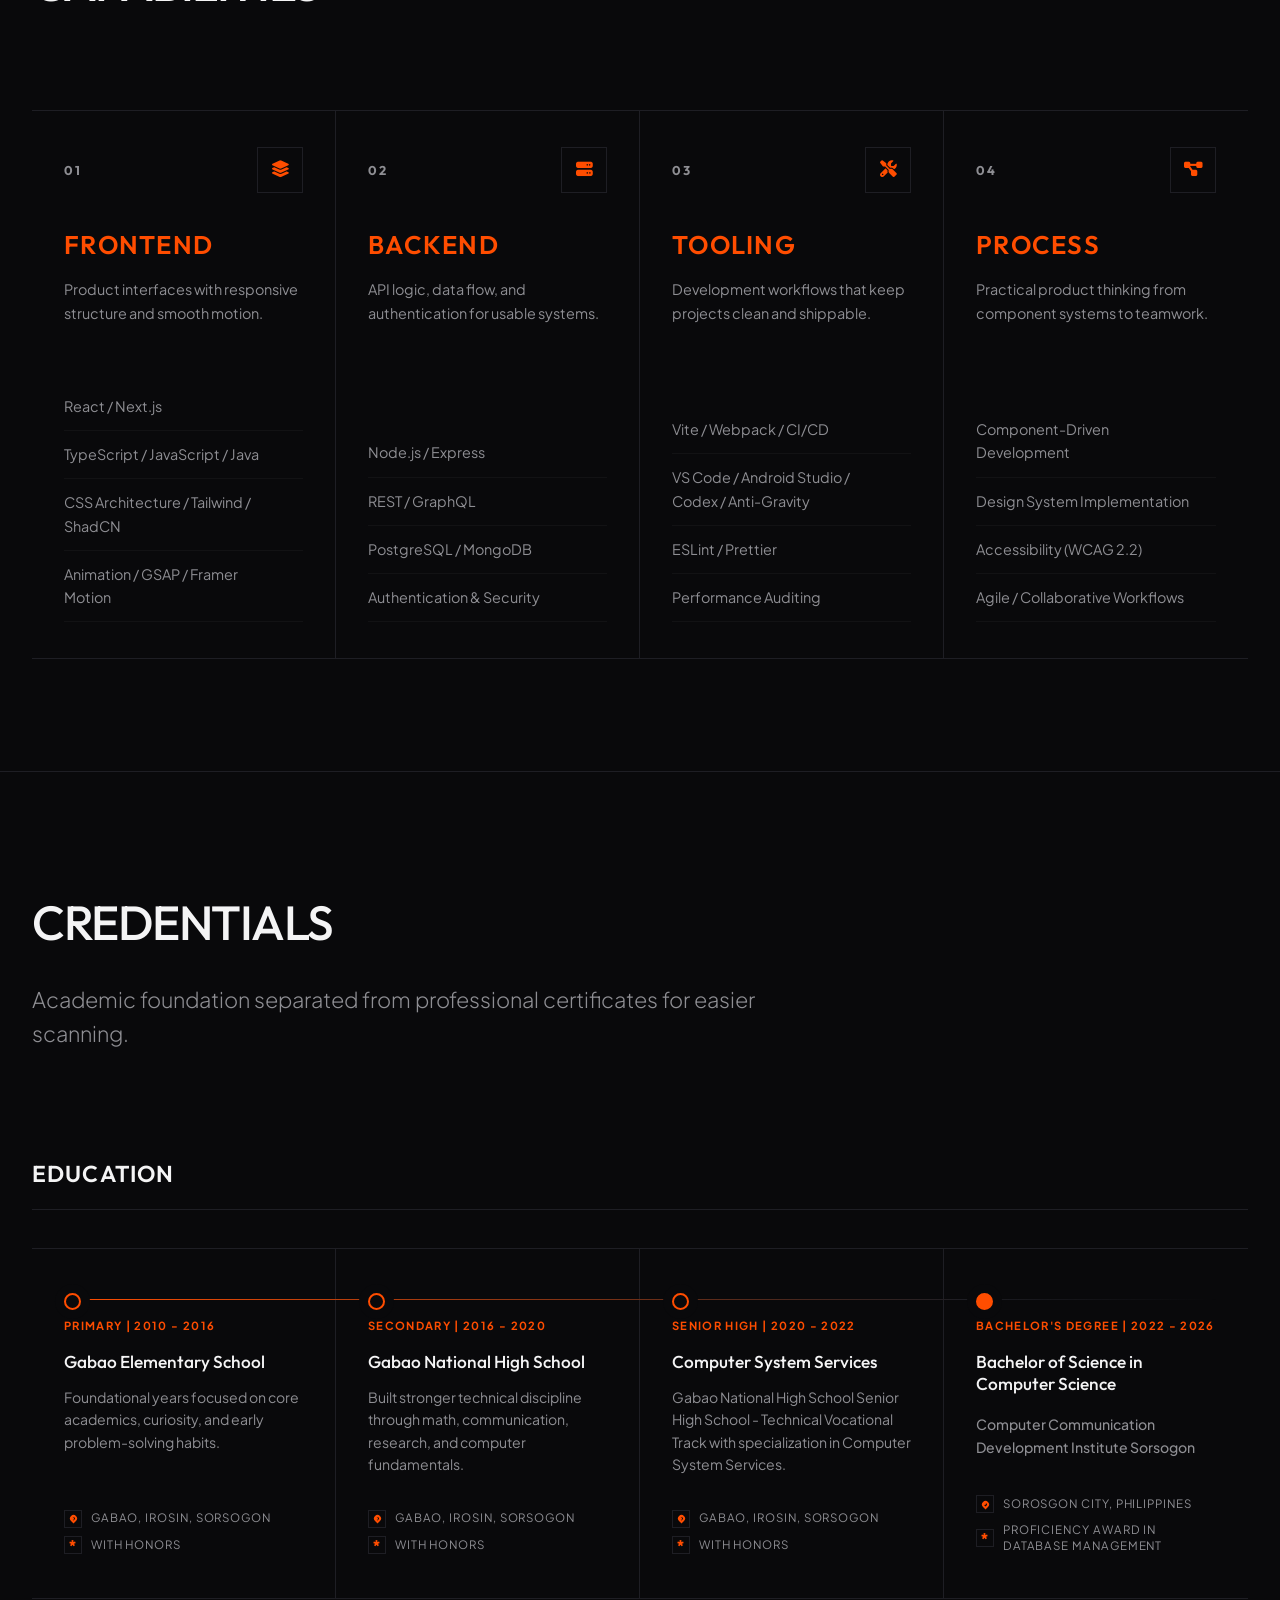
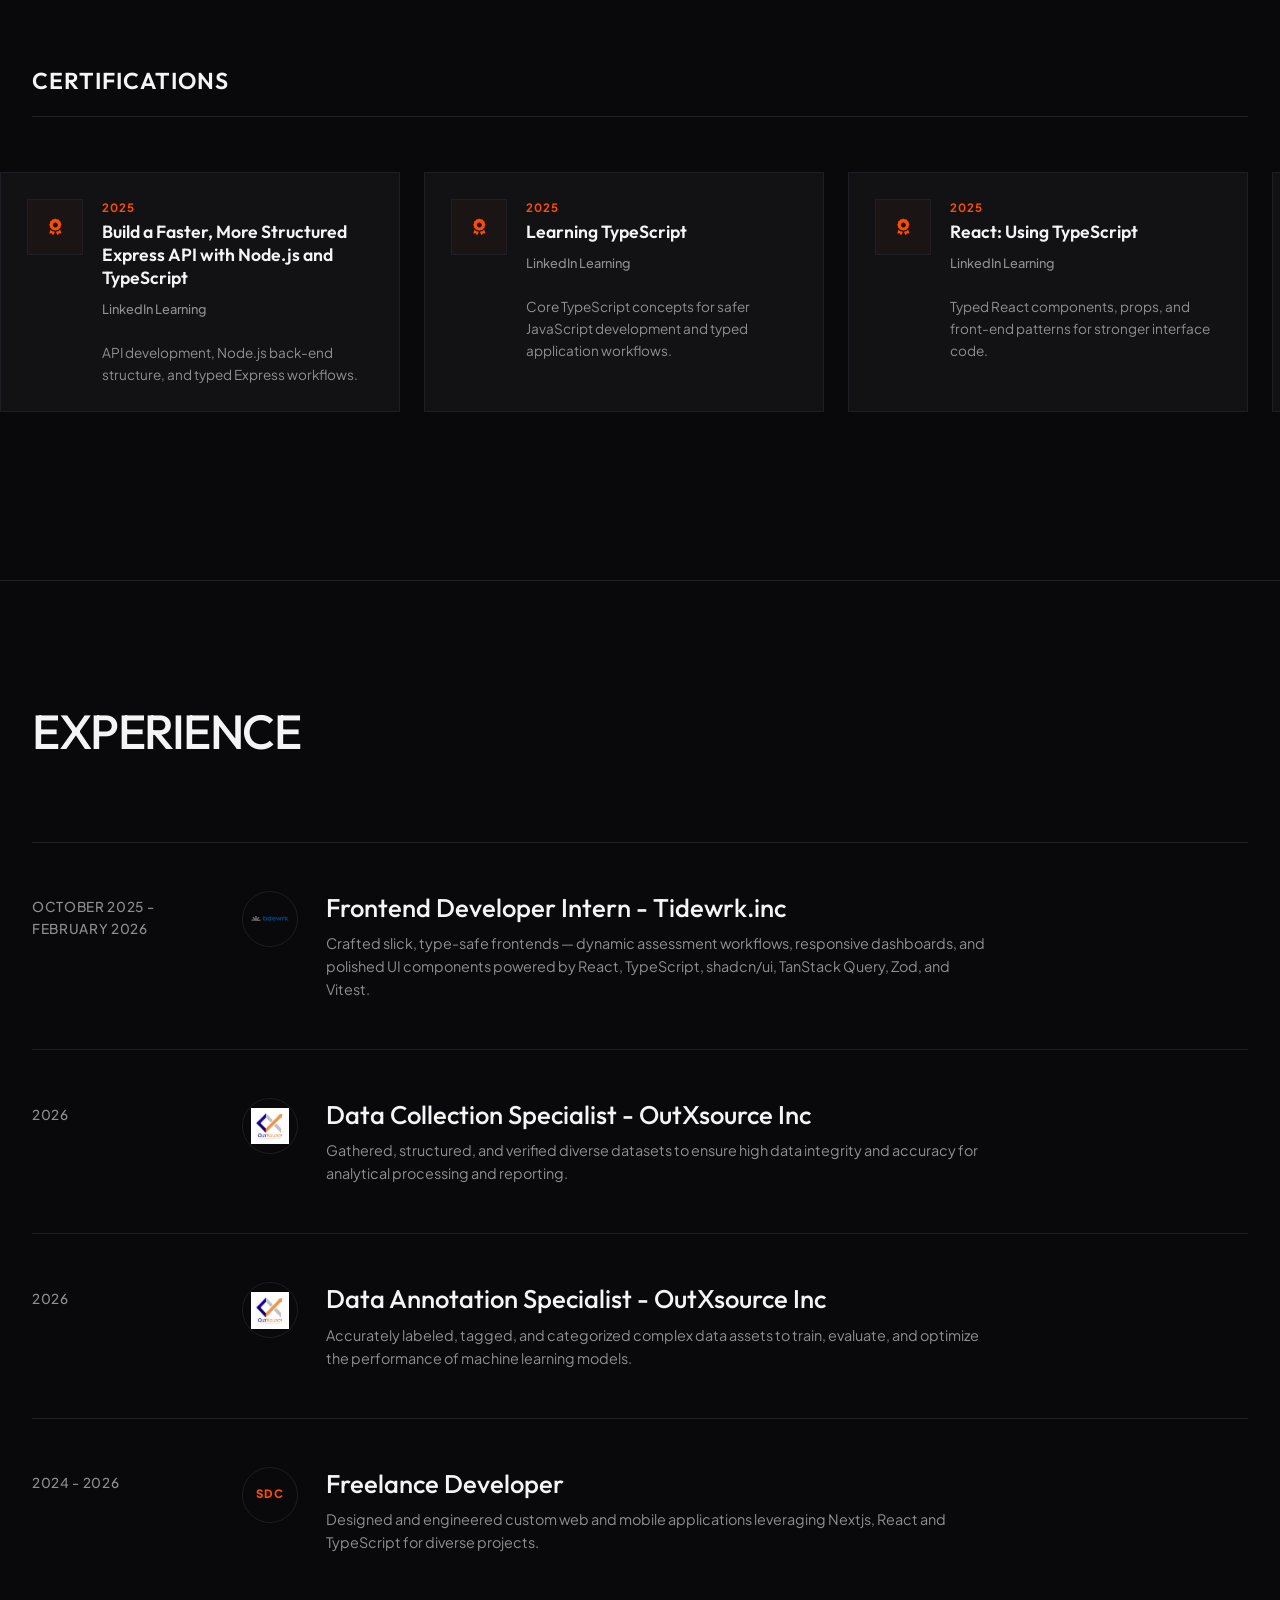
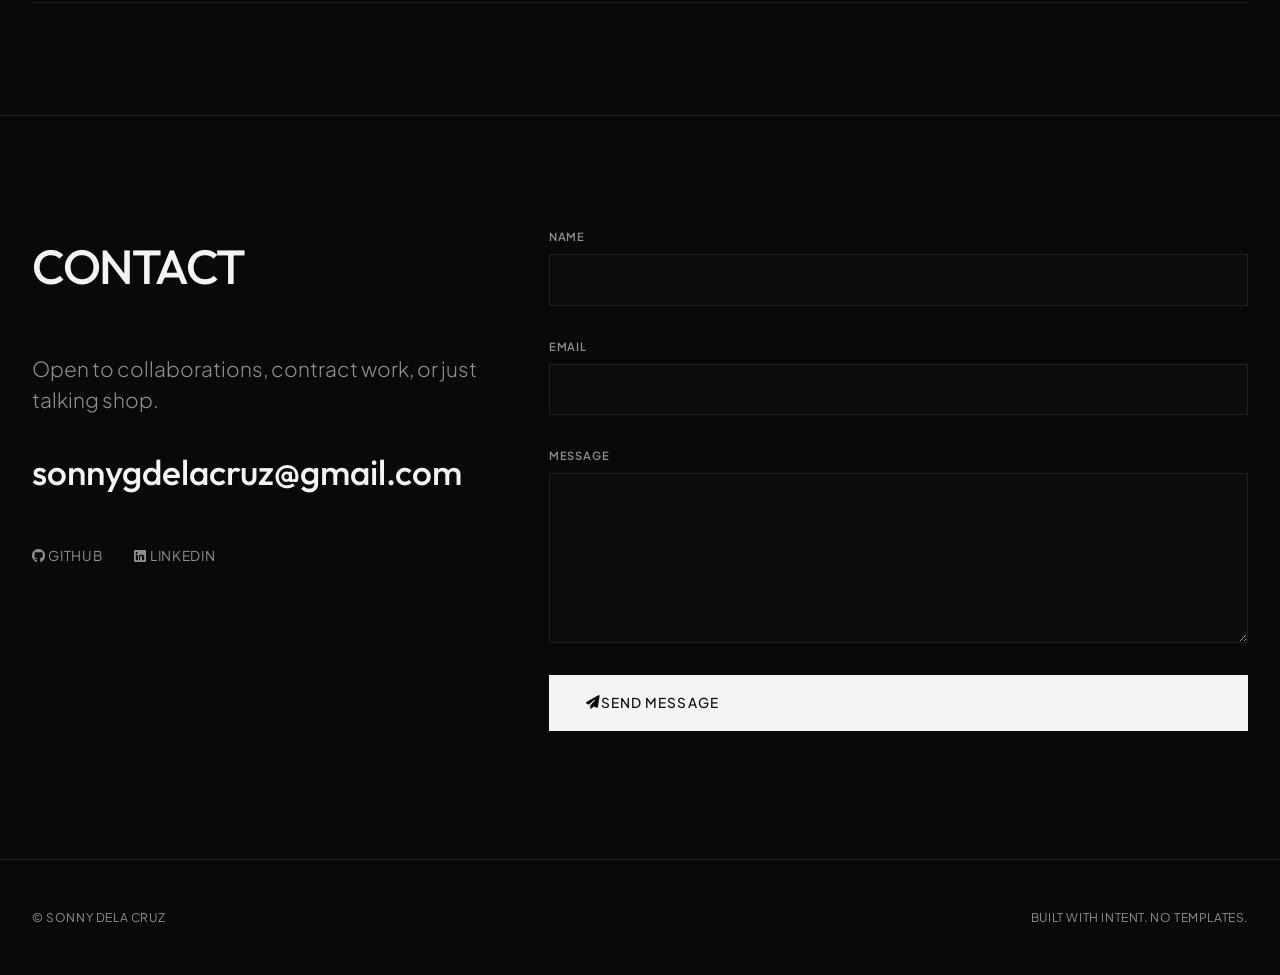
==== commit e349e458: "final changes" ====
--- a/index.html
+++ b/index.html
@@ -67,9 +67,13 @@
             <p class="overline reveal">Software Developer</p>
             <h1 class="display reveal">Sonny Dela Cruz</h1>
             <p class="subtitle reveal">
-              I build full-stack web apps that solve real problems. React ·
-              TypeScript · Node.js · AI Integration
+              Full-stack developer who knows just enough to know nothing. Built
+              real things — an AI-powered assessment platform, a medical SaaS
+              app, and a logistics system — and learned something new breaking
+              each one. Still hungry, always growing. | React · TypeScript ·
+              Node.js · Next.js · AI Integration
             </p>
+
             <div class="hero-actions reveal">
               <a href="#projects" class="btn primary" data-cursor="hover"
                 >View Work</a
@@ -168,6 +172,7 @@
           <div class="projects-list col-span-12">
             <article
               class="project-row reveal"
+              data-project-id="ccdi-career"
               data-category="fullstack"
               data-image="ccdi-career.webp"
               data-image-webp="ccdi-career.webp"
@@ -186,6 +191,10 @@
                 <span class="project-tech"
                   >MongoDB / React / Node.js / Express</span
                 >
+                <p class="project-description">
+                  AI-assisted student assessment platform that recommends
+                  career tracks and supports enrollment decisions for CCDI.
+                </p>
               </div>
               <div class="project-type">FullStack</div>
               <a
@@ -203,17 +212,13 @@
             </article>
             <article
               class="project-row reveal"
+              data-project-id="labxchange"
               data-category="frontend"
               data-image="labX.webp"
               data-image-webp="labX.webp"
             >
               <figure class="project-mobile-media" aria-hidden="true">
-                <img
-                  src="labX.webp"
-                  alt=""
-                  loading="lazy"
-                  decoding="async"
-                />
+                <img src="labX.webp" alt="" loading="lazy" decoding="async" />
               </figure>
               <div class="project-num">02</div>
               <div class="project-title-wrapper">
@@ -221,6 +226,10 @@
                 <span class="project-tech"
                   >React / ShadcnUi / Tanstack Query</span
                 >
+                <p class="project-description">
+                  Healthcare laboratory interface focused on secure workflows,
+                  role-based access, and reliable patient data handling.
+                </p>
               </div>
               <div class="project-type">Frontend</div>
               <a href="#" class="project-link" data-cursor="hover">
@@ -232,17 +241,13 @@
             </article>
             <article
               class="project-row reveal"
+              data-project-id="ccdi-admin"
               data-category="fullstack"
               data-image="admin.webp"
               data-image-webp="admin.webp"
             >
               <figure class="project-mobile-media" aria-hidden="true">
-                <img
-                  src="admin.webp"
-                  alt=""
-                  loading="lazy"
-                  decoding="async"
-                />
+                <img src="admin.webp" alt="" loading="lazy" decoding="async" />
               </figure>
               <div class="project-num">03</div>
               <div class="project-title-wrapper">
@@ -250,6 +255,10 @@
                 <span class="project-tech"
                   >MongoDB / React / Node.js / Express / Mantine Ui</span
                 >
+                <p class="project-description">
+                  Administrative dashboard for managing assessments, reviewing
+                  student results, and organizing career guidance data.
+                </p>
               </div>
               <div class="project-type">Full Stack</div>
               <a
@@ -267,6 +276,7 @@
             </article>
             <article
               class="project-row reveal"
+              data-project-id="syncstudy"
               data-category="fullstack"
               data-image="tutor-sync.webp"
               data-image-webp="tutor-sync.webp"
@@ -285,6 +295,10 @@
                 <span class="project-tech"
                   >React / Node.js / Express / PostgreSQL</span
                 >
+                <p class="project-description">
+                  Peer study group finder that helps students discover,
+                  organize, and join study sessions with matching interests.
+                </p>
               </div>
               <div class="project-type">Full Stack</div>
               <a href="#" class="project-link" data-cursor="hover">
@@ -380,7 +394,7 @@
                   ><i class="fa-solid fa-arrow-right"></i>
                 </li>
                 <li>
-                  <span>VS Code / Android Studio</span
+                  <span>VS Code / Android Studio / Codex / Anti-Gravity</span
                   ><i class="fa-solid fa-arrow-right"></i>
                 </li>
                 <li>
@@ -550,7 +564,7 @@
                         class="education-meta-icon honor"
                         aria-hidden="true"
                       ></span>
-                     Proficiency Award in Database Management
+                      Proficiency Award in Database Management
                     </span>
                   </div>
                 </div>
@@ -574,7 +588,10 @@
                     data-image-webp="certifications/image.webp"
                     data-preview-alt="Build a Faster, More Structured Express API with Node.js and TypeScript certificate"
                   >
-                    <figure class="certification-mobile-media" aria-hidden="true">
+                    <figure
+                      class="certification-mobile-media"
+                      aria-hidden="true"
+                    >
                       <img
                         src="certifications/image.webp"
                         alt=""
@@ -608,7 +625,10 @@
                     data-image-webp="certifications/image%20(1).webp"
                     data-preview-alt="Learning TypeScript certificate"
                   >
-                    <figure class="certification-mobile-media" aria-hidden="true">
+                    <figure
+                      class="certification-mobile-media"
+                      aria-hidden="true"
+                    >
                       <img
                         src="certifications/image%20(1).webp"
                         alt=""
@@ -639,7 +659,10 @@
                     data-image-webp="certifications/image%20(2).webp"
                     data-preview-alt="React: Using TypeScript certificate"
                   >
-                    <figure class="certification-mobile-media" aria-hidden="true">
+                    <figure
+                      class="certification-mobile-media"
+                      aria-hidden="true"
+                    >
                       <img
                         src="certifications/image%20(2).webp"
                         alt=""
@@ -670,7 +693,10 @@
                     data-image-webp="certifications/image%20(3).webp"
                     data-preview-alt="TypeScript: Object-Oriented Programming certificate"
                   >
-                    <figure class="certification-mobile-media" aria-hidden="true">
+                    <figure
+                      class="certification-mobile-media"
+                      aria-hidden="true"
+                    >
                       <img
                         src="certifications/image%20(3).webp"
                         alt=""
@@ -823,9 +849,10 @@
                   >
                 </h3>
                 <p>
-                  Built dynamic assessment workflows, interactive dashboards,
-                  and full-stack MERN features to enhance career guidance
-                  platforms.
+                  Crafted slick, type-safe frontends — dynamic assessment
+                  workflows, responsive dashboards, and polished UI components
+                  powered by React, TypeScript, shadcn/ui, TanStack Query, Zod,
+                  and Vitest.
                 </p>
               </div>
             </article>
@@ -972,6 +999,97 @@
       </div>
     </footer>
 
+    <!-- Project Detail Modal -->
+    <div class="project-modal" id="projectModal" aria-hidden="true">
+      <div class="project-modal-backdrop" data-modal-close></div>
+      <article
+        class="project-modal-panel"
+        role="dialog"
+        aria-modal="true"
+        aria-labelledby="projectModalTitle"
+      >
+        <header class="project-modal-header">
+          <button
+            class="project-modal-back"
+            type="button"
+            data-modal-close
+            data-cursor="hover"
+          >
+            <i class="fa-solid fa-arrow-left" aria-hidden="true"></i>
+            Back to Projects
+          </button>
+          <button
+            class="project-modal-close"
+            type="button"
+            aria-label="Close project details"
+            data-modal-close
+            data-cursor="hover"
+          >
+            <i class="fa-solid fa-xmark" aria-hidden="true"></i>
+          </button>
+        </header>
+
+        <div class="project-modal-body">
+          <div class="project-modal-content">
+            <div class="project-modal-kicker">
+              <span class="project-modal-type" id="projectModalType"></span>
+              <span class="project-modal-count" id="projectModalCount"></span>
+            </div>
+            <h2 id="projectModalTitle"></h2>
+            <p class="project-modal-description" id="projectModalDescription"></p>
+
+            <div class="project-modal-stack" id="projectModalStack"></div>
+          </div>
+
+          <figure class="project-modal-media">
+            <img src="" alt="" id="projectModalImage" />
+          </figure>
+
+          <div class="project-modal-details">
+            <section class="project-modal-section">
+              <h3>Overview</h3>
+              <p id="projectModalOverview"></p>
+            </section>
+
+            <section class="project-modal-section">
+              <h3>Key Features</h3>
+              <ul id="projectModalFeatures"></ul>
+            </section>
+
+            <section class="project-modal-section">
+              <h3>Design Process</h3>
+              <ul id="projectModalProcess"></ul>
+            </section>
+
+            <div class="project-modal-actions">
+              <a
+                href="#"
+                class="btn primary"
+                id="projectModalSite"
+                target="_blank"
+                rel="noopener noreferrer"
+                data-cursor="hover"
+              >
+                <i class="fa-solid fa-arrow-up-right-from-square" aria-hidden="true"></i>
+                Visit Site
+              </a>
+              <a
+                href="#"
+                class="btn"
+                id="projectModalGithub"
+                target="_blank"
+                rel="noopener noreferrer"
+                data-cursor="hover"
+              >
+                <i class="fa-brands fa-github" aria-hidden="true"></i>
+                View on GitHub
+              </a>
+            </div>
+          </div>
+        </div>
+      </article>
+    </div>
+
     <!-- Project Floating Preview Container -->
     <div class="project-floating-preview" aria-hidden="true">
       <div class="preview-inner">
--- a/styles.css
+++ b/styles.css
@@ -525,11 +525,11 @@
   will-change: transform;
 }
 
-.project-row[role="link"] {
+.project-row[role="button"] {
   cursor: pointer;
 }
 
-.project-row[role="link"]:focus-visible {
+.project-row[role="button"]:focus-visible {
   outline: 1px solid var(--accent);
   outline-offset: 6px;
 }
@@ -568,10 +568,26 @@
 }
 
 .project-tech {
+  display: inline-block;
   font-size: 0.75rem;
   color: var(--text-muted);
   text-transform: uppercase;
   letter-spacing: 0.05em;
+}
+
+.project-description {
+  max-width: 58ch;
+  margin-top: 0.85rem;
+  color: var(--text-muted);
+  font-size: clamp(0.86rem, 1vw, 0.96rem);
+  line-height: 1.65;
+  font-weight: 300;
+  transition: color 0.18s ease;
+}
+
+.project-row:hover .project-description,
+.project-row:focus-within .project-description {
+  color: var(--text);
 }
 
 .project-type {
@@ -642,6 +658,317 @@
 .project-row:hover .arrow-hidden,
 .project-row:focus-within .arrow-hidden {
   transform: translate(0, 0);
+}
+
+/* Project Detail Modal */
+body.modal-open {
+  overflow: hidden;
+}
+
+.project-modal {
+  position: fixed;
+  inset: 0;
+  z-index: 1000;
+  display: grid;
+  place-items: center;
+  padding: 1.5rem;
+  opacity: 0;
+  visibility: hidden;
+  pointer-events: none;
+  transition: opacity 0.18s ease, visibility 0.18s ease;
+}
+
+.project-modal.active {
+  opacity: 1;
+  visibility: visible;
+  pointer-events: auto;
+}
+
+.project-modal-backdrop {
+  position: absolute;
+  inset: 0;
+  background: rgba(4, 4, 6, 0.78);
+}
+
+.project-modal-panel {
+  --modal-cursor-x: 50%;
+  --modal-cursor-y: 50%;
+  position: relative;
+  z-index: 1;
+  width: min(1180px, 100%);
+  max-height: min(860px, calc(100vh - 3rem));
+  overflow: hidden;
+  border: 1px solid var(--border);
+  background: var(--bg);
+  box-shadow: 0 34px 120px rgba(0, 0, 0, 0.55);
+  transform: translateY(20px) scale(0.98);
+  transition: transform 0.2s ease;
+}
+
+.project-modal-panel::before {
+  content: "";
+  position: absolute;
+  inset: 0;
+  z-index: 0;
+  background:
+    radial-gradient(
+      420px circle at var(--modal-cursor-x) var(--modal-cursor-y),
+      rgba(255, 77, 0, 0.16),
+      rgba(255, 77, 0, 0.055) 34%,
+      transparent 68%
+    );
+  opacity: 0;
+  pointer-events: none;
+  transition: opacity 0.18s ease;
+}
+
+.project-modal.active .project-modal-panel::before {
+  opacity: 0.55;
+}
+
+.project-modal.active .project-modal-panel.cursor-active::before {
+  opacity: 0.85;
+}
+
+.project-modal.active .project-modal-panel {
+  transform: translateY(0) scale(1);
+}
+
+.project-modal-header {
+  position: relative;
+  z-index: 1;
+  display: flex;
+  align-items: center;
+  justify-content: space-between;
+  gap: 1rem;
+  padding: 1rem 1.2rem;
+  border-bottom: 1px solid var(--border);
+  background: var(--bg-secondary);
+}
+
+.project-modal-back,
+.project-modal-close {
+  display: inline-flex;
+  align-items: center;
+  justify-content: center;
+  gap: 0.65rem;
+  min-height: 42px;
+  border: 1px solid var(--border);
+  color: var(--text);
+  background: transparent;
+  text-transform: uppercase;
+  letter-spacing: 0.06em;
+  font-size: 0.76rem;
+  transition: border-color 0.18s ease, color 0.18s ease, background-color 0.18s ease;
+}
+
+.project-modal-back {
+  padding: 0 1rem;
+}
+
+.project-modal-close {
+  width: 42px;
+}
+
+.project-modal-back:hover,
+.project-modal-close:hover,
+.project-modal-back:focus-visible,
+.project-modal-close:focus-visible {
+  border-color: var(--accent);
+  color: var(--accent);
+}
+
+.project-modal-body {
+  position: relative;
+  z-index: 1;
+  display: grid;
+  grid-template-columns: minmax(0, 0.95fr) minmax(0, 1.05fr);
+  grid-template-areas:
+    "media content"
+    "media details";
+  max-height: calc(100vh - 8rem);
+  overflow: auto;
+  scrollbar-width: thin;
+  scrollbar-color: var(--accent) var(--bg-secondary);
+}
+
+.project-modal-body::-webkit-scrollbar {
+  width: 10px;
+}
+
+.project-modal-body::-webkit-scrollbar-track {
+  background: var(--bg-secondary);
+  border-left: 1px solid var(--border);
+}
+
+.project-modal-body::-webkit-scrollbar-thumb {
+  background: var(--accent);
+  border: 3px solid var(--bg-secondary);
+}
+
+.project-modal-body::-webkit-scrollbar-thumb:hover {
+  background: var(--accent-hover);
+}
+
+.project-modal-media {
+  grid-area: media;
+  position: sticky;
+  top: 0;
+  align-self: start;
+  aspect-ratio: 16 / 10;
+  margin:
+    calc(clamp(1.5rem, 4vw, 3rem) + 2.75rem)
+    clamp(1rem, 2.5vw, 2rem)
+    clamp(1rem, 2.5vw, 2rem);
+  border: 1px solid var(--border);
+  background: var(--bg-secondary);
+  overflow: hidden;
+}
+
+.project-modal-media::before {
+  content: "";
+  position: absolute;
+  inset: 0;
+  z-index: 1;
+  background:
+    linear-gradient(180deg, transparent 58%, rgba(9, 9, 12, 0.54)),
+    linear-gradient(135deg, rgba(255, 77, 0, 0.2), transparent 44%);
+  pointer-events: none;
+}
+
+.project-modal-media::after {
+  content: "";
+  position: absolute;
+  inset: 1rem;
+  z-index: 2;
+  border: 1px solid rgba(255, 255, 255, 0.16);
+  pointer-events: none;
+}
+
+.project-modal-media img {
+  width: 100%;
+  height: 100%;
+  min-height: 0;
+  object-fit: contain;
+  object-position: center top;
+  padding: clamp(0.8rem, 1.5vw, 1.2rem);
+}
+
+.project-modal-content {
+  grid-area: content;
+  padding: clamp(1.5rem, 4vw, 3rem);
+  padding-bottom: 1rem;
+}
+
+.project-modal-details {
+  grid-area: details;
+  padding: 0 clamp(1.5rem, 4vw, 3rem) clamp(1.5rem, 4vw, 3rem);
+}
+
+.project-modal-kicker {
+  display: flex;
+  align-items: center;
+  gap: 0.75rem;
+  flex-wrap: wrap;
+  margin-bottom: 1rem;
+}
+
+.project-modal-type,
+.project-modal-count,
+.project-modal-stack span {
+  display: inline-flex;
+  align-items: center;
+  min-height: 28px;
+  border: 1px solid var(--border);
+  padding: 0 0.75rem;
+  color: var(--text-muted);
+  text-transform: uppercase;
+  letter-spacing: 0.07em;
+  font-size: 0.7rem;
+}
+
+.project-modal-type {
+  border-color: var(--accent);
+  color: var(--accent);
+}
+
+.project-modal-content h2 {
+  font-family: var(--font-display);
+  font-size: clamp(2rem, 4.5vw, 4rem);
+  font-weight: 600;
+  line-height: 0.98;
+  margin-bottom: 1.2rem;
+  text-transform: uppercase;
+}
+
+.project-modal-description {
+  max-width: 62ch;
+  color: var(--text);
+  font-size: clamp(1rem, 1.35vw, 1.2rem);
+  line-height: 1.65;
+  margin-bottom: 1.4rem;
+}
+
+.project-modal-stack {
+  display: flex;
+  flex-wrap: wrap;
+  gap: 0.55rem;
+}
+
+.project-modal-section {
+  padding: 1.4rem 0;
+  border-top: 1px solid var(--border);
+}
+
+.project-modal-section h3 {
+  margin-bottom: 0.85rem;
+  color: var(--accent);
+  font-family: var(--font-display);
+  font-size: 1rem;
+  font-weight: 700;
+  text-transform: uppercase;
+  letter-spacing: 0.08em;
+}
+
+.project-modal-section p,
+.project-modal-section li {
+  color: var(--text-muted);
+  font-size: 0.95rem;
+  line-height: 1.7;
+}
+
+.project-modal-section ul {
+  display: grid;
+  gap: 0.65rem;
+  list-style: none;
+}
+
+.project-modal-section li {
+  position: relative;
+  padding-left: 1.15rem;
+}
+
+.project-modal-section li::before {
+  content: "";
+  position: absolute;
+  top: 0.78em;
+  left: 0;
+  width: 0.38rem;
+  height: 0.38rem;
+  background: var(--accent);
+}
+
+.project-modal-actions {
+  display: flex;
+  gap: 0.85rem;
+  flex-wrap: wrap;
+  padding-top: 1.4rem;
+  border-top: 1px solid var(--border);
+}
+
+.project-modal-actions .btn.is-disabled {
+  opacity: 0.42;
+  pointer-events: none;
 }
 
 /* Project Floating Preview */
@@ -846,8 +1173,67 @@
   .project-type {
     padding-right: 0;
   }
+
+  .project-description {
+    max-width: none;
+  }
+
   .project-link {
     display: none;
+  }
+
+  .project-modal {
+    padding: 0;
+    align-items: stretch;
+  }
+
+  .project-modal-panel {
+    width: 100%;
+    max-height: 100vh;
+    border-left: none;
+    border-right: none;
+  }
+
+  .project-modal-header {
+    position: sticky;
+    top: 0;
+    z-index: 4;
+  }
+
+  .project-modal-body {
+    grid-template-columns: 1fr;
+    grid-template-areas:
+      "content"
+      "media"
+      "details";
+    max-height: calc(100vh - 4.1rem);
+  }
+
+  .project-modal-media {
+    position: relative;
+    margin: 0;
+    min-height: auto;
+    aspect-ratio: 16 / 10;
+    border-right: none;
+    border-bottom: 1px solid var(--border);
+    border-top: 1px solid var(--border);
+  }
+
+  .project-modal-media img {
+    min-height: 0;
+    padding: 0.85rem;
+  }
+
+  .project-modal-content {
+    padding: 1.4rem;
+  }
+
+  .project-modal-details {
+    padding: 0 1.4rem 1.4rem;
+  }
+
+  .project-modal-content h2 {
+    font-size: clamp(1.85rem, 10vw, 3rem);
   }
 }
 
@@ -865,6 +1251,30 @@
     text-align: left;
   }
   .project-floating-preview {
+    display: none;
+  }
+
+  .project-modal-back {
+    padding: 0 0.8rem;
+    font-size: 0.68rem;
+  }
+
+  .project-modal-close {
+    width: 40px;
+  }
+
+  .project-modal-actions {
+    flex-direction: column;
+  }
+
+  .project-modal-actions .btn {
+    justify-content: center;
+    width: 100%;
+  }
+}
+
+@media (pointer: coarse), (prefers-reduced-motion: reduce) {
+  .project-modal-panel::before {
     display: none;
   }
 }
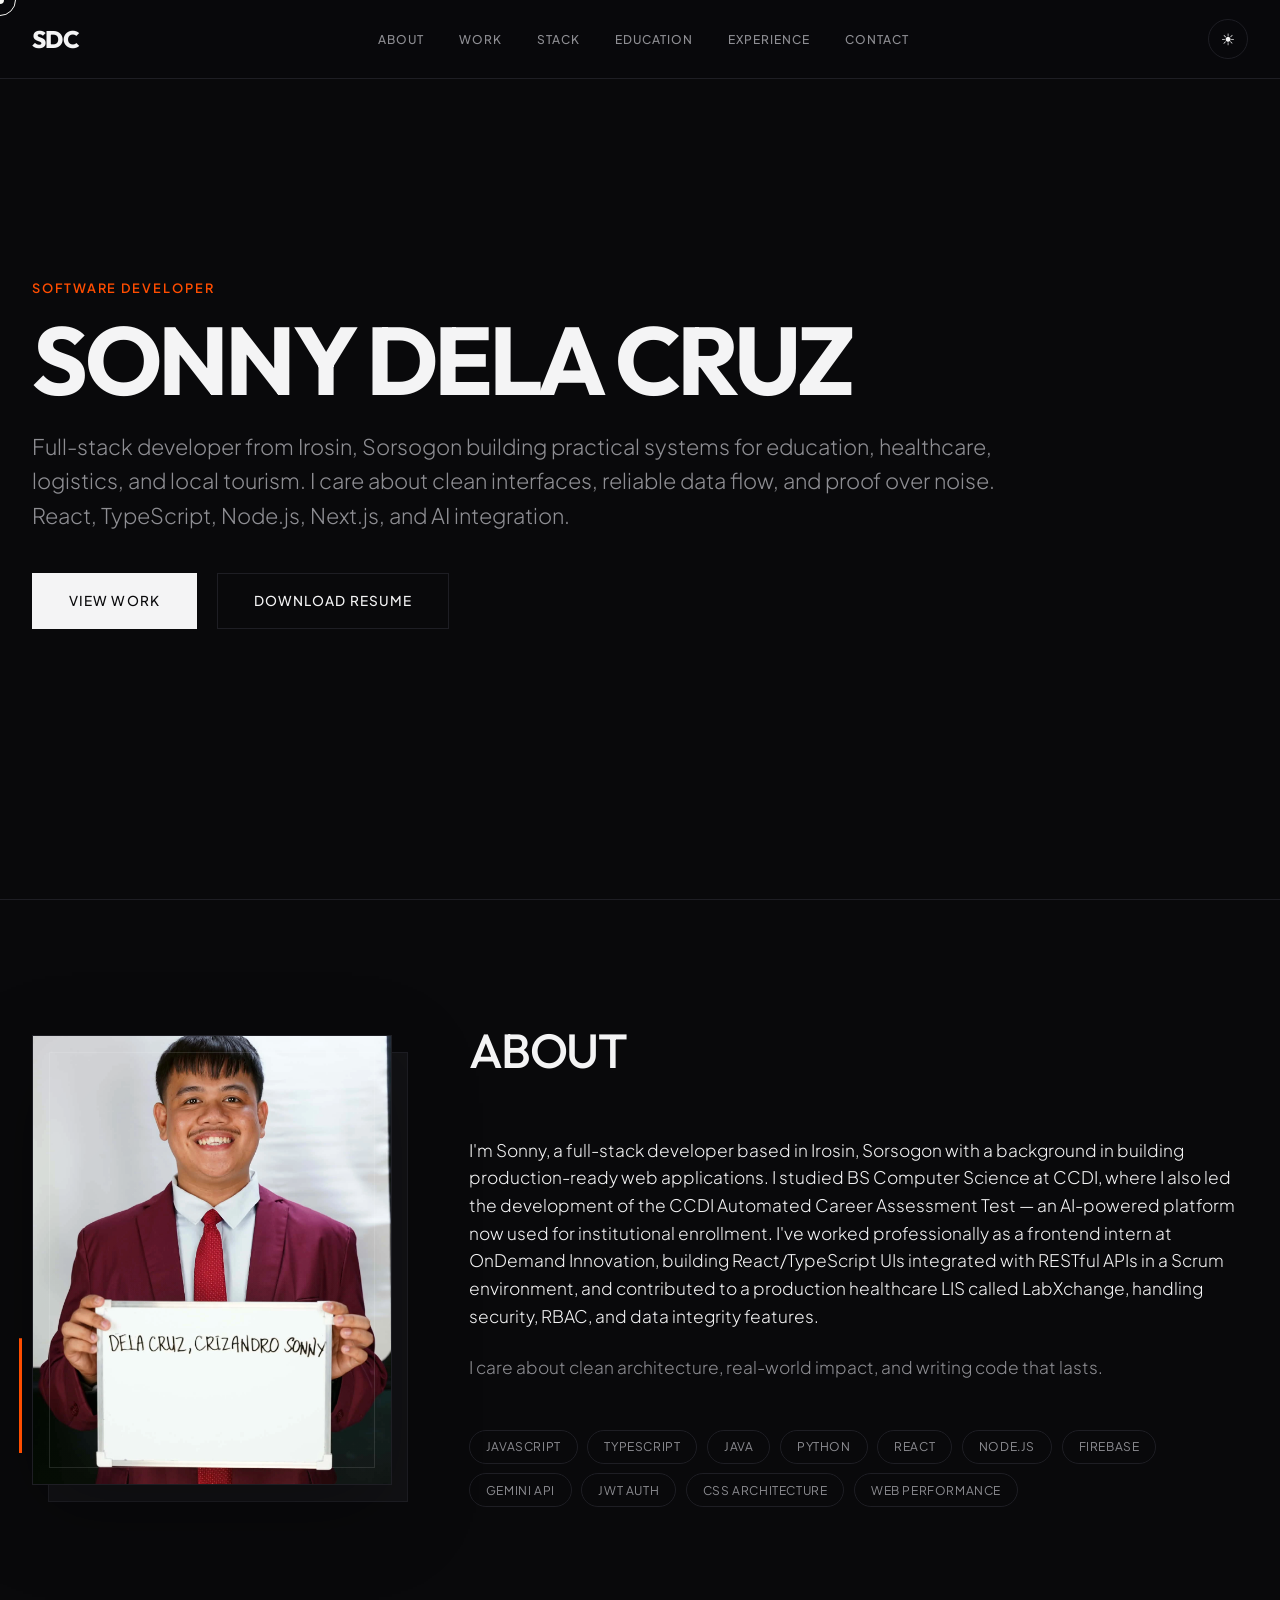
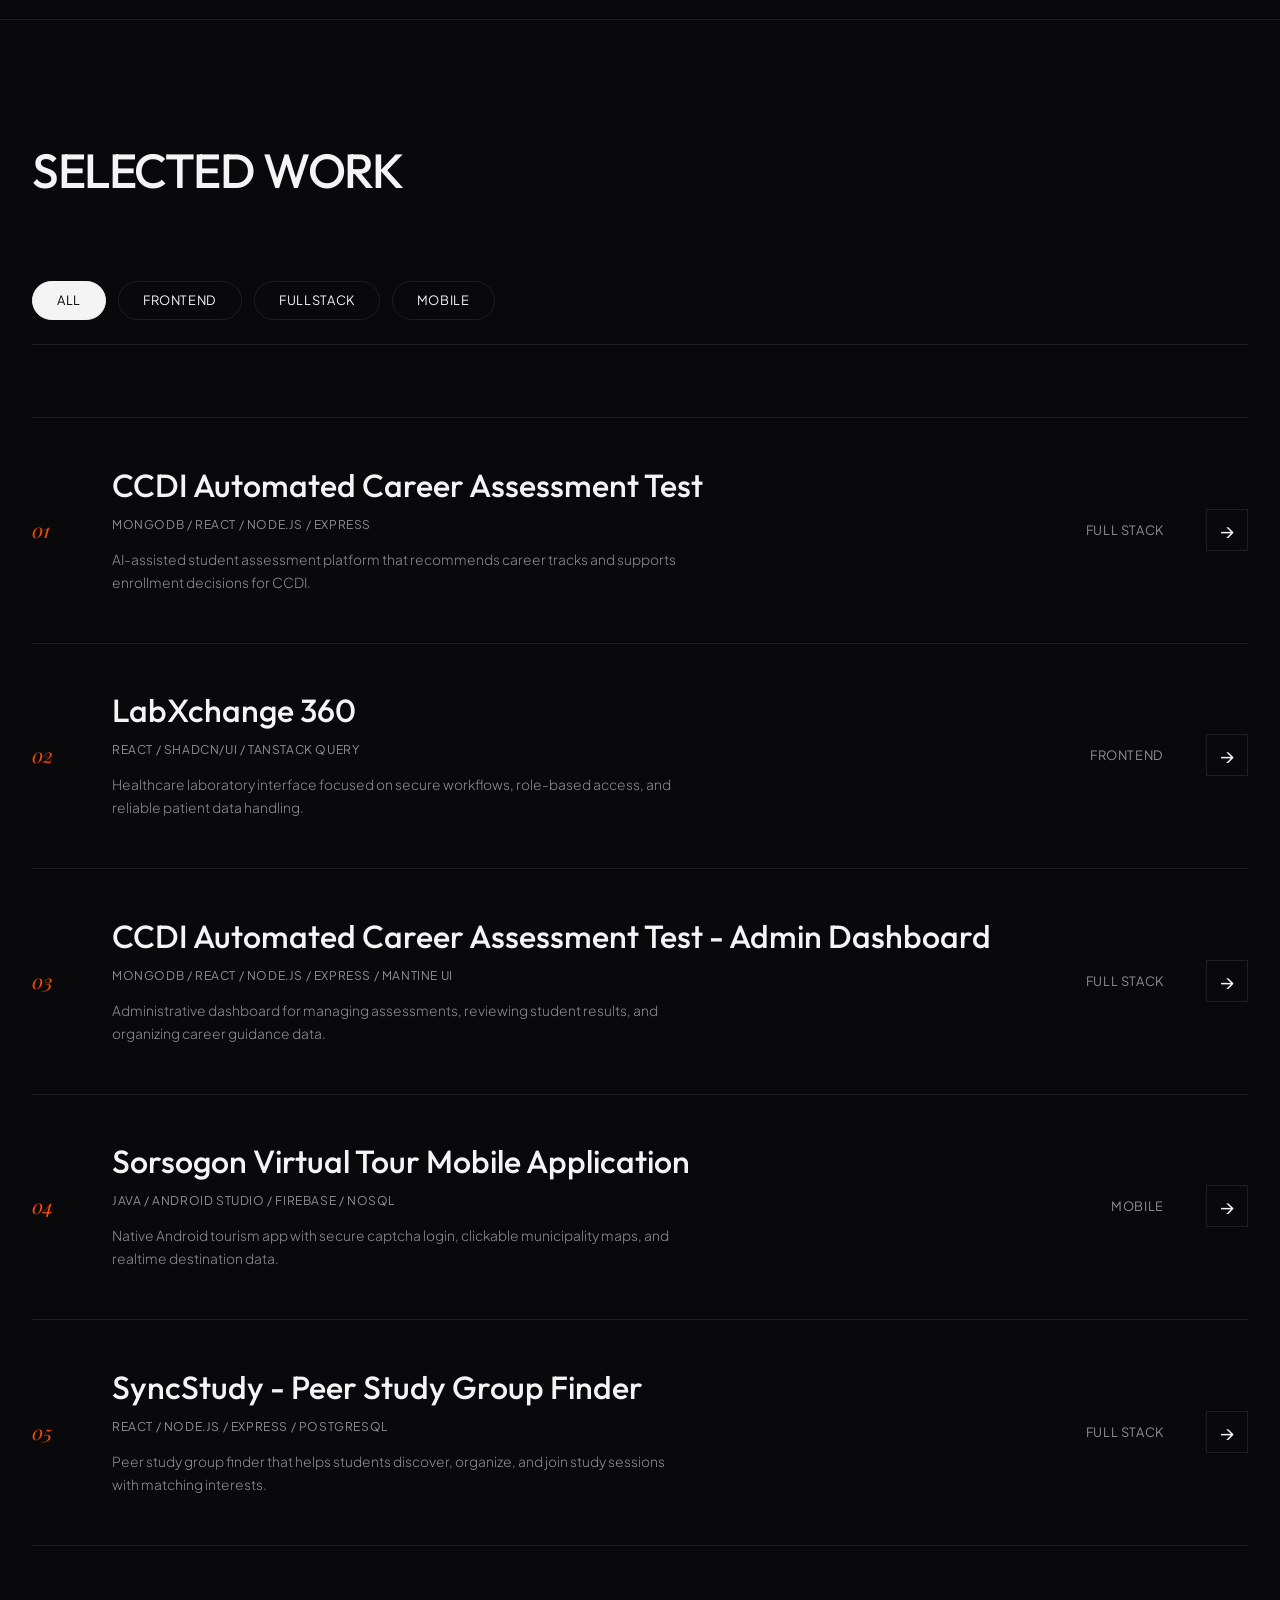
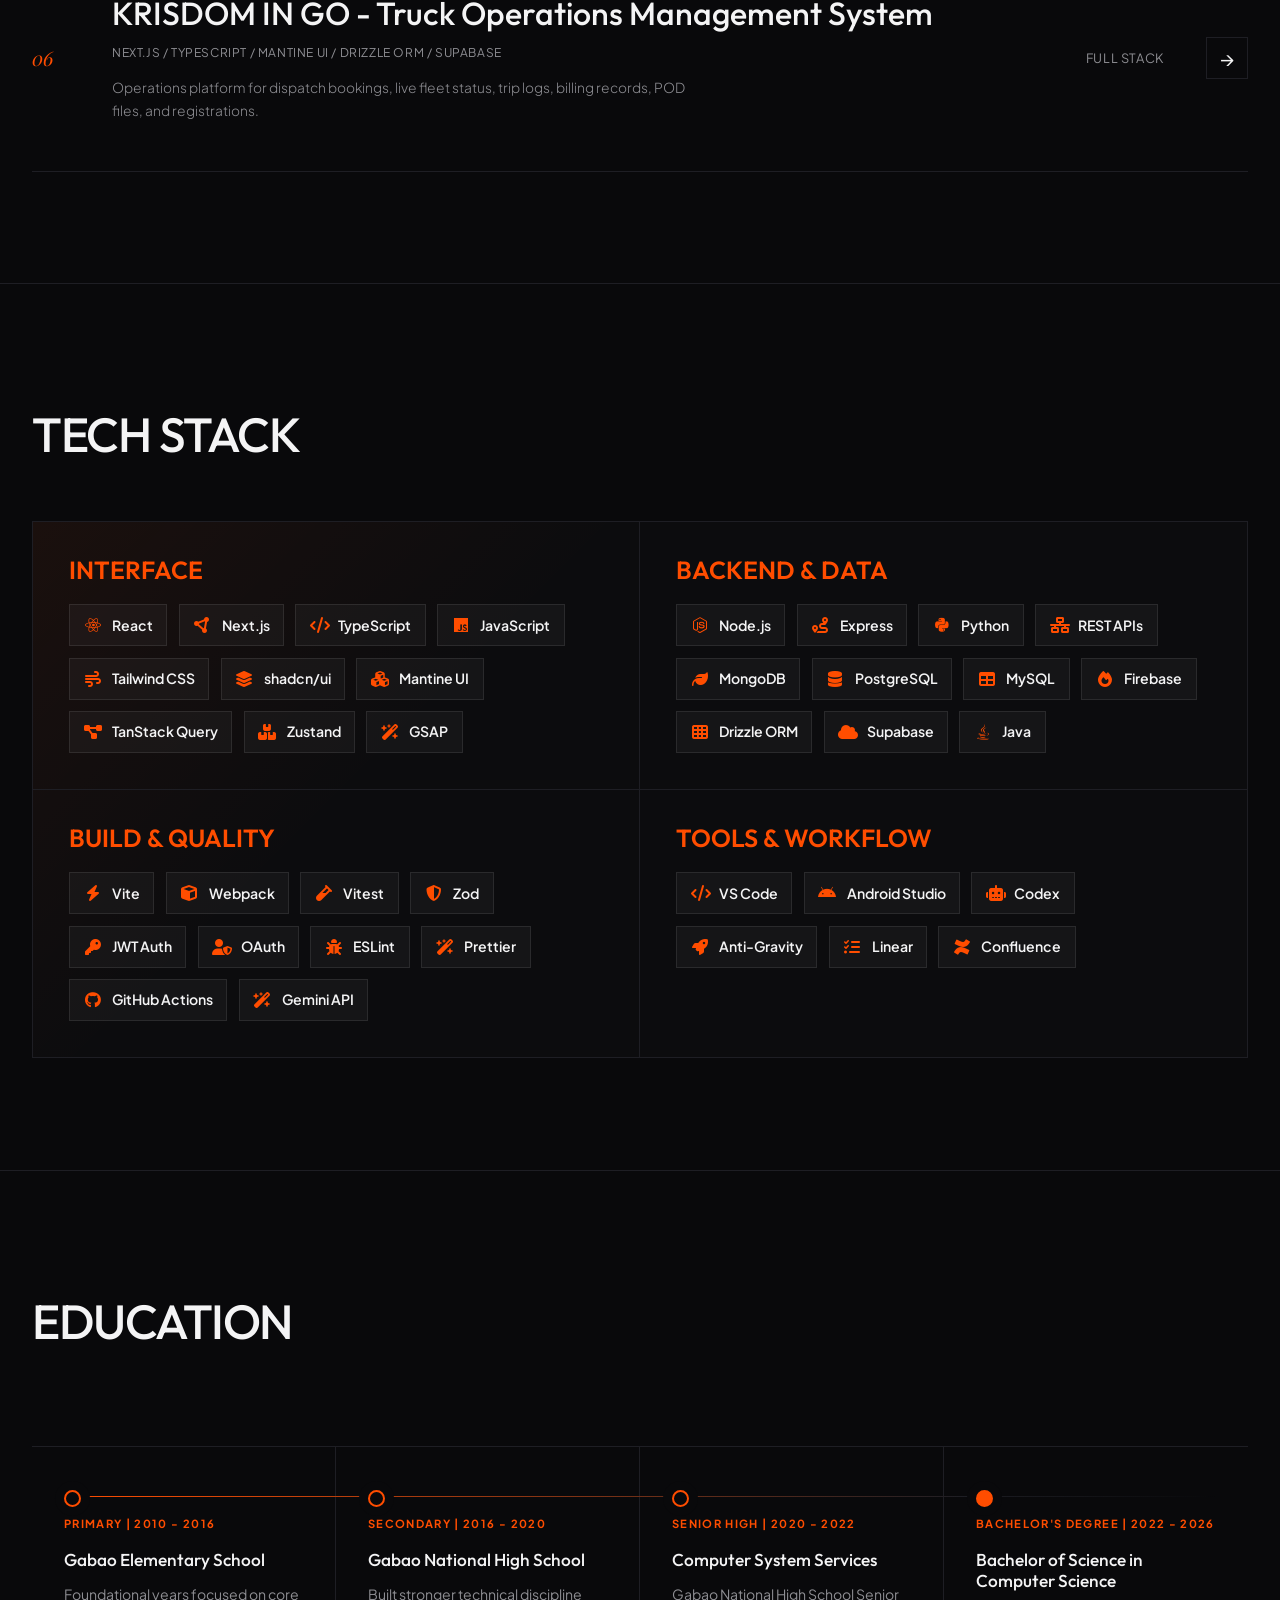
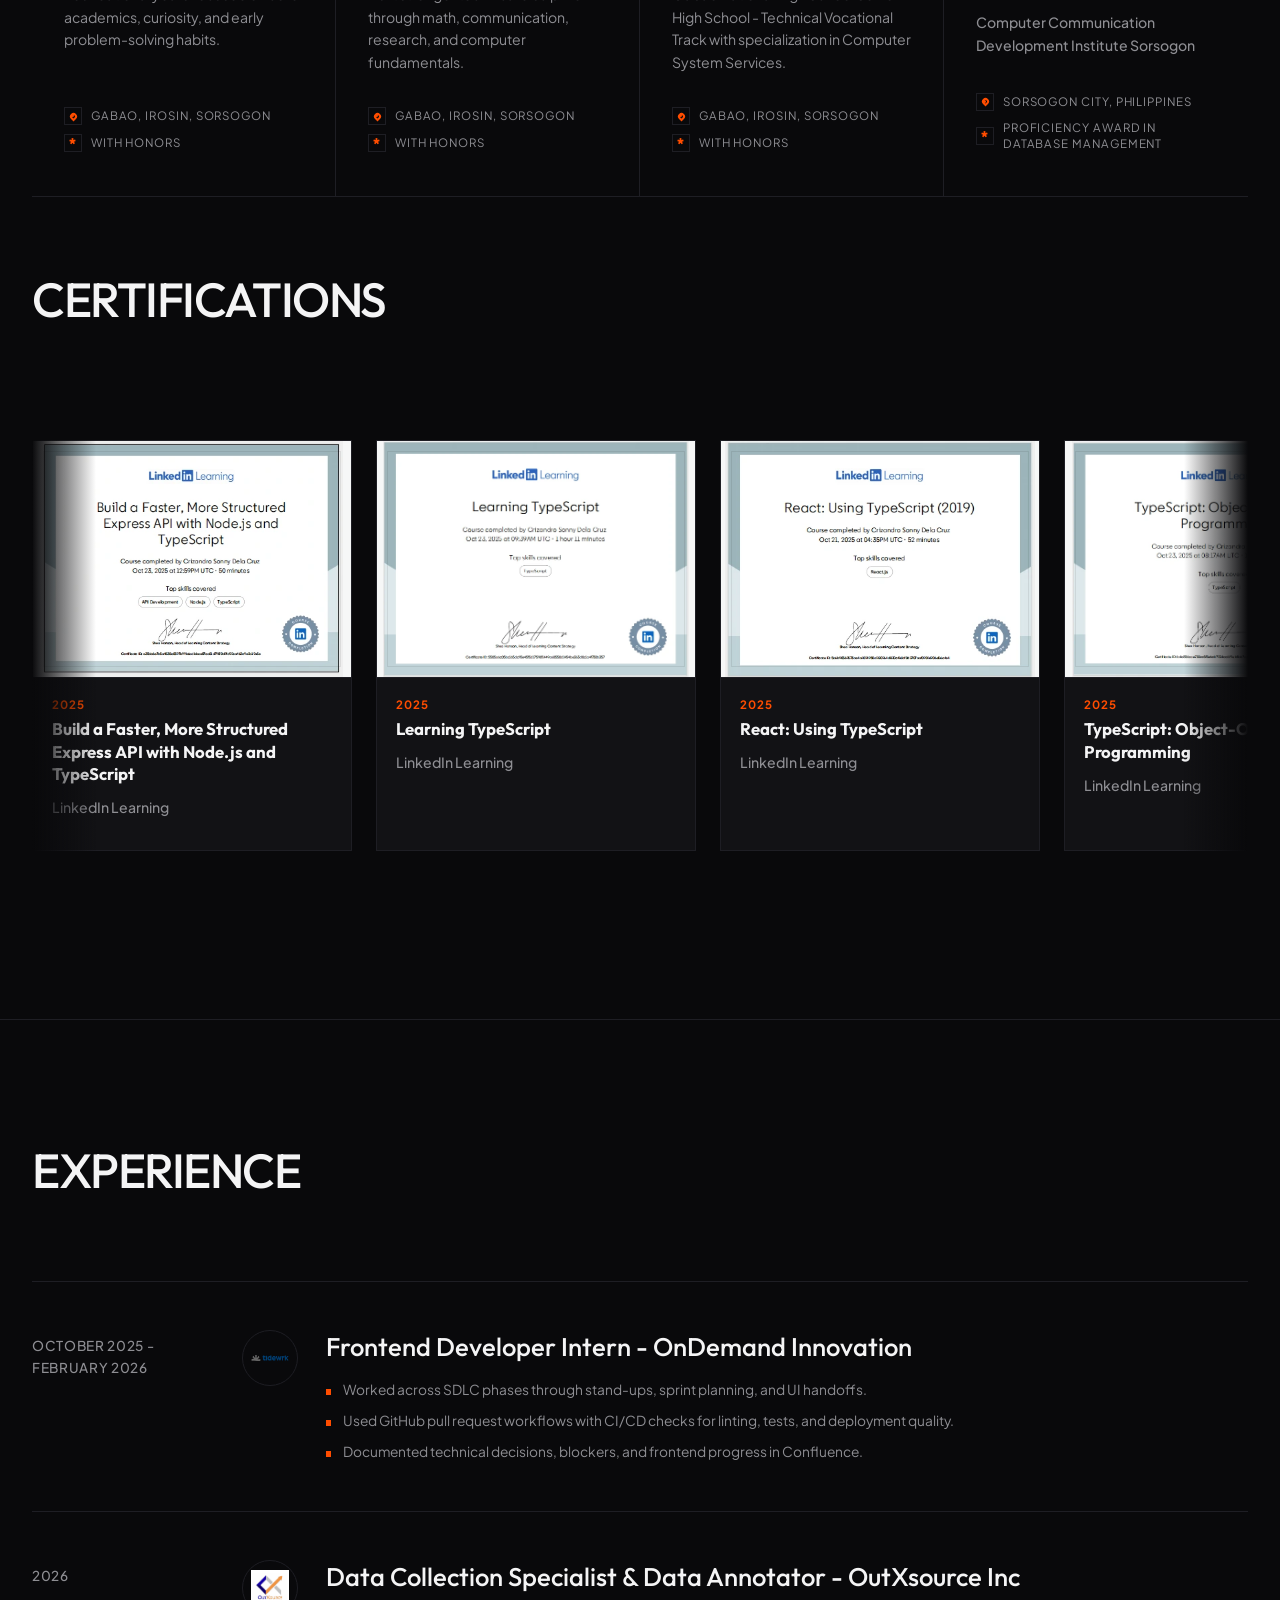
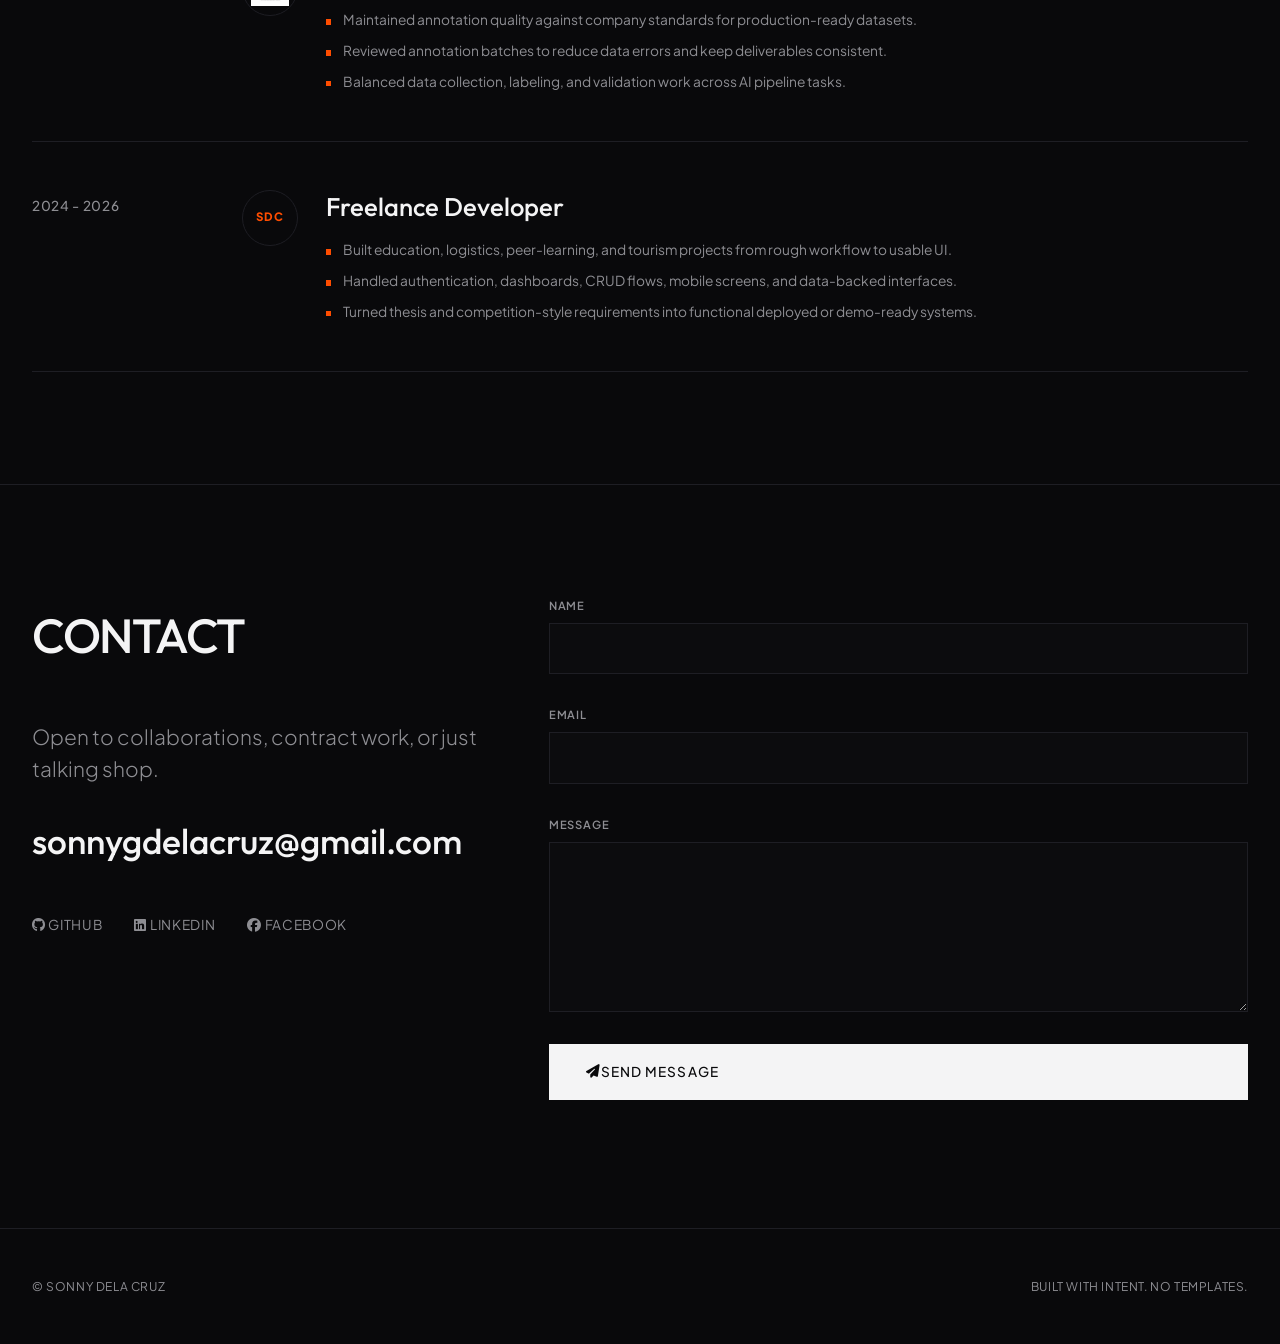
==== commit 724e3a5c: "update ui/us" ====
--- a/index.html
+++ b/index.html
@@ -42,8 +42,8 @@
           <ul>
             <li><a href="#about" data-cursor="hover">About</a></li>
             <li><a href="#projects" data-cursor="hover">Work</a></li>
-            <li><a href="#skills" data-cursor="hover">Skills</a></li>
-            <li><a href="#credentials" data-cursor="hover">Credentials</a></li>
+            <li><a href="#skills" data-cursor="hover">Stack</a></li>
+            <li><a href="#credentials" data-cursor="hover">Education</a></li>
             <li><a href="#experience" data-cursor="hover">Experience</a></li>
             <li><a href="#contact" data-cursor="hover">Contact</a></li>
           </ul>
@@ -67,11 +67,10 @@
             <p class="overline reveal">Software Developer</p>
             <h1 class="display reveal">Sonny Dela Cruz</h1>
             <p class="subtitle reveal">
-              Full-stack developer who knows just enough to know nothing. Built
-              real things — an AI-powered assessment platform, a medical SaaS
-              app, and a logistics system — and learned something new breaking
-              each one. Still hungry, always growing. | React · TypeScript ·
-              Node.js · Next.js · AI Integration
+              Full-stack developer from Irosin, Sorsogon building practical
+              systems for education, healthcare, logistics, and local tourism. I
+              care about clean interfaces, reliable data flow, and proof over
+              noise. React, TypeScript, Node.js, Next.js, and AI integration.
             </p>
 
             <div class="hero-actions reveal">
@@ -112,9 +111,9 @@
             <p>
               I'm Sonny, a full-stack developer based in Irosin, Sorsogon with a
               background in building production-ready web applications. I
-              graduated with a BS in Computer Science from CCDI, where I also
-              led the development of the CCDI Automated Career Assessment Test —
-              an AI-powered platform now used for institutional enrollment. I've
+              studied BS Computer Science at CCDI, where I also led the
+              development of the CCDI Automated Career Assessment Test — an
+              AI-powered platform now used for institutional enrollment. I've
               worked professionally as a frontend intern at OnDemand Innovation,
               building React/TypeScript UIs integrated with RESTful APIs in a
               Scrum environment, and contributed to a production healthcare LIS
@@ -127,9 +126,9 @@
             </p>
             <div class="tech-tags">
               <span>JavaScript</span><span>TypeScript</span><span>Java</span
-              ><span>C#</span><span>Python</span><span>React</span>
-              <span>Node.js</span><span>CSS Architecture</span> <span>GSAP</span
-              ><span>Web Performance</span>
+              ><span>Python</span><span>React</span><span>Node.js</span
+              ><span>Firebase</span><span>Gemini API</span><span>JWT Auth</span
+              ><span>CSS Architecture</span><span>Web Performance</span>
             </div>
           </div>
         </div>
@@ -161,12 +160,8 @@
             >
               Fullstack
             </button>
-            <button
-              class="filter-btn"
-              data-filter="tooling"
-              data-cursor="hover"
-            >
-              Tooling
+            <button class="filter-btn" data-filter="mobile" data-cursor="hover">
+              Mobile
             </button>
           </div>
           <div class="projects-list col-span-12">
@@ -192,11 +187,11 @@
                   >MongoDB / React / Node.js / Express</span
                 >
                 <p class="project-description">
-                  AI-assisted student assessment platform that recommends
-                  career tracks and supports enrollment decisions for CCDI.
+                  AI-assisted student assessment platform that recommends career
+                  tracks and supports enrollment decisions for CCDI.
                 </p>
               </div>
-              <div class="project-type">FullStack</div>
+              <div class="project-type">Full Stack</div>
               <a
                 href="https://ccdi-career-assestment.vercel.app"
                 class="project-link"
@@ -224,7 +219,7 @@
               <div class="project-title-wrapper">
                 <h3>LabXchange 360</h3>
                 <span class="project-tech"
-                  >React / ShadcnUi / Tanstack Query</span
+                  >React / shadcn/ui / TanStack Query</span
                 >
                 <p class="project-description">
                   Healthcare laboratory interface focused on secure workflows,
@@ -253,7 +248,7 @@
               <div class="project-title-wrapper">
                 <h3>CCDI Automated Career Assessment Test - Admin Dashboard</h3>
                 <span class="project-tech"
-                  >MongoDB / React / Node.js / Express / Mantine Ui</span
+                  >MongoDB / React / Node.js / Express / Mantine UI</span
                 >
                 <p class="project-description">
                   Administrative dashboard for managing assessments, reviewing
@@ -268,6 +263,40 @@
                 target="_blank"
                 rel="noopener noreferrer"
               >
+                <span class="arrow-wrap"
+                  ><span class="arrow-visible">→</span
+                  ><span class="arrow-hidden">→</span></span
+                >
+              </a>
+            </article>
+            <article
+              class="project-row reveal"
+              data-project-id="sorsogon-tour"
+              data-category="mobile"
+              data-image="sorsogon-tour.webp"
+              data-image-webp="sorsogon-tour.webp"
+            >
+              <figure class="project-mobile-media" aria-hidden="true">
+                <img
+                  src="sorsogon-tour.webp"
+                  alt=""
+                  loading="lazy"
+                  decoding="async"
+                />
+              </figure>
+              <div class="project-num">04</div>
+              <div class="project-title-wrapper">
+                <h3>Sorsogon Virtual Tour Mobile Application</h3>
+                <span class="project-tech"
+                  >Java / Android Studio / Firebase / NoSQL</span
+                >
+                <p class="project-description">
+                  Native Android tourism app with secure captcha login,
+                  clickable municipality maps, and realtime destination data.
+                </p>
+              </div>
+              <div class="project-type">Mobile</div>
+              <a href="#" class="project-link" data-cursor="hover">
                 <span class="arrow-wrap"
                   ><span class="arrow-visible">→</span
                   ><span class="arrow-hidden">→</span></span
@@ -289,7 +318,7 @@
                   decoding="async"
                 />
               </figure>
-              <div class="project-num">04</div>
+              <div class="project-num">05</div>
               <div class="project-title-wrapper">
                 <h3>SyncStudy - Peer Study Group Finder</h3>
                 <span class="project-tech"
@@ -308,135 +337,206 @@
                 >
               </a>
             </article>
+            <article
+              class="project-row reveal"
+              data-project-id="truck-operations"
+              data-category="fullstack"
+              data-image="trucking.webp"
+              data-image-webp="trucking.webp"
+            >
+              <figure class="project-mobile-media" aria-hidden="true">
+                <img
+                  src="trucking.webp"
+                  alt=""
+                  loading="lazy"
+                  decoding="async"
+                />
+              </figure>
+              <div class="project-num">06</div>
+              <div class="project-title-wrapper">
+                <h3>KRISDOM IN GO - Truck Operations Management System</h3>
+                <span class="project-tech"
+                  >Next.js / TypeScript / Mantine UI / Drizzle ORM /
+                  Supabase</span
+                >
+                <p class="project-description">
+                  Operations platform for dispatch bookings, live fleet status,
+                  trip logs, billing records, POD files, and registrations.
+                </p>
+              </div>
+              <div class="project-type">Full Stack</div>
+              <a href="#" class="project-link" data-cursor="hover">
+                <span class="arrow-wrap"
+                  ><span class="arrow-visible">→</span
+                  ><span class="arrow-hidden">→</span></span
+                >
+              </a>
+            </article>
           </div>
         </div>
       </section>
 
-      <!-- Skills Section - 4 Columns -->
-      <section id="skills" class="skills section">
+      <!-- Tech Stack Section -->
+      <section id="skills" class="skills tech-stack section">
         <div class="container grid-12">
-          <h2 class="section-title col-span-12 reveal">Capabilities</h2>
-          <div class="skills-grid col-span-12">
-            <div class="skill-block reveal" data-cursor="hover">
-              <div class="skill-top">
-                <span class="skill-index">01</span>
-                <span class="skill-icon" aria-hidden="true">
-                  <i class="fa-solid fa-layer-group"></i>
-                </span>
-              </div>
-              <h3>Frontend</h3>
-              <p class="skill-summary">
-                Product interfaces with responsive structure and smooth motion.
-              </p>
-              <ul>
-                <li>
-                  <span>React / Next.js </span
-                  ><i class="fa-solid fa-arrow-right"></i>
-                </li>
-                <li>
-                  <span>TypeScript / JavaScript / Java</span
-                  ><i class="fa-solid fa-arrow-right"></i>
-                </li>
-                <li>
-                  <span>CSS Architecture / Tailwind / ShadCN</span
-                  ><i class="fa-solid fa-arrow-right"></i>
-                </li>
-                <li>
-                  <span>Animation / GSAP / Framer Motion</span
-                  ><i class="fa-solid fa-arrow-right"></i>
-                </li>
-              </ul>
-            </div>
-            <div class="skill-block reveal" data-cursor="hover">
-              <div class="skill-top">
-                <span class="skill-index">02</span>
-                <span class="skill-icon" aria-hidden="true">
-                  <i class="fa-solid fa-server"></i>
-                </span>
-              </div>
-              <h3>Backend</h3>
-              <p class="skill-summary">
-                API logic, data flow, and authentication for usable systems.
-              </p>
-              <ul>
-                <li>
-                  <span>Node.js / Express</span
-                  ><i class="fa-solid fa-arrow-right"></i>
-                </li>
-                <li>
-                  <span>REST / GraphQL</span
-                  ><i class="fa-solid fa-arrow-right"></i>
-                </li>
-                <li>
-                  <span>PostgreSQL / MongoDB</span
-                  ><i class="fa-solid fa-arrow-right"></i>
-                </li>
-                <li>
-                  <span>Authentication & Security</span
-                  ><i class="fa-solid fa-arrow-right"></i>
-                </li>
-              </ul>
-            </div>
-            <div class="skill-block reveal" data-cursor="hover">
-              <div class="skill-top">
-                <span class="skill-index">03</span>
-                <span class="skill-icon" aria-hidden="true">
-                  <i class="fa-solid fa-screwdriver-wrench"></i>
-                </span>
-              </div>
-              <h3>Tooling</h3>
-              <p class="skill-summary">
-                Development workflows that keep projects clean and shippable.
-              </p>
-              <ul>
-                <li>
-                  <span>Vite / Webpack / CI/CD</span
-                  ><i class="fa-solid fa-arrow-right"></i>
-                </li>
-                <li>
-                  <span>VS Code / Android Studio / Codex / Anti-Gravity</span
-                  ><i class="fa-solid fa-arrow-right"></i>
-                </li>
-                <li>
-                  <span>ESLint / Prettier</span
-                  ><i class="fa-solid fa-arrow-right"></i>
-                </li>
-                <li>
-                  <span>Performance Auditing</span
-                  ><i class="fa-solid fa-arrow-right"></i>
-                </li>
-              </ul>
-            </div>
-            <div class="skill-block reveal" data-cursor="hover">
-              <div class="skill-top">
-                <span class="skill-index">04</span>
-                <span class="skill-icon" aria-hidden="true">
-                  <i class="fa-solid fa-diagram-project"></i>
-                </span>
-              </div>
-              <h3>Process</h3>
-              <p class="skill-summary">
-                Practical product thinking from component systems to teamwork.
-              </p>
-              <ul>
-                <li>
-                  <span>Component-Driven Development</span
-                  ><i class="fa-solid fa-arrow-right"></i>
-                </li>
-                <li>
-                  <span>Design System Implementation</span
-                  ><i class="fa-solid fa-arrow-right"></i>
-                </li>
-                <li>
-                  <span>Accessibility (WCAG 2.2)</span
-                  ><i class="fa-solid fa-arrow-right"></i>
-                </li>
-                <li>
-                  <span>Agile / Collaborative Workflows</span
-                  ><i class="fa-solid fa-arrow-right"></i>
-                </li>
-              </ul>
-            </div>
+          <div class="tech-stack-heading col-span-12 reveal">
+            <h2 class="section-title">Tech Stack</h2>
+          </div>
+
+          <div class="tech-stack-grid col-span-12">
+            <article class="stack-group reveal">
+              <div class="stack-group-top">
+                <h3>Interface</h3>
+              </div>
+              <div class="stack-badges" aria-label="Interface technologies">
+                <span class="stack-badge"
+                  ><i class="fa-brands fa-react"></i>React</span
+                >
+                <span class="stack-badge"
+                  ><i class="fa-solid fa-circle-nodes"></i>Next.js</span
+                >
+                <span class="stack-badge"
+                  ><i class="fa-solid fa-code"></i>TypeScript</span
+                >
+                <span class="stack-badge"
+                  ><i class="fa-brands fa-js"></i>JavaScript</span
+                >
+                <span class="stack-badge"
+                  ><i class="fa-solid fa-wind"></i>Tailwind CSS</span
+                >
+                <span class="stack-badge"
+                  ><i class="fa-solid fa-layer-group"></i>shadcn/ui</span
+                >
+                <span class="stack-badge"
+                  ><i class="fa-solid fa-cubes"></i>Mantine UI</span
+                >
+                <span class="stack-badge"
+                  ><i class="fa-solid fa-diagram-project"></i>TanStack
+                  Query</span
+                >
+                <span class="stack-badge"
+                  ><i class="fa-solid fa-boxes-stacked"></i>Zustand</span
+                >
+                <span class="stack-badge"
+                  ><i class="fa-solid fa-wand-magic-sparkles"></i>GSAP</span
+                >
+              </div>
+            </article>
+
+            <article class="stack-group reveal">
+              <div class="stack-group-top">
+                <h3>Backend & Data</h3>
+              </div>
+              <div
+                class="stack-badges"
+                aria-label="Backend and data technologies"
+              >
+                <span class="stack-badge"
+                  ><i class="fa-brands fa-node-js"></i>Node.js</span
+                >
+                <span class="stack-badge"
+                  ><i class="fa-solid fa-route"></i>Express</span
+                >
+                <span class="stack-badge"
+                  ><i class="fa-brands fa-python"></i>Python</span
+                >
+                <span class="stack-badge"
+                  ><i class="fa-solid fa-network-wired"></i>REST APIs</span
+                >
+                <span class="stack-badge"
+                  ><i class="fa-solid fa-leaf"></i>MongoDB</span
+                >
+                <span class="stack-badge"
+                  ><i class="fa-solid fa-database"></i>PostgreSQL</span
+                >
+                <span class="stack-badge"
+                  ><i class="fa-solid fa-table"></i>MySQL</span
+                >
+                <span class="stack-badge"
+                  ><i class="fa-solid fa-fire"></i>Firebase</span
+                >
+                <span class="stack-badge"
+                  ><i class="fa-solid fa-table-cells"></i>Drizzle ORM</span
+                >
+                <span class="stack-badge"
+                  ><i class="fa-solid fa-cloud"></i>Supabase</span
+                >
+                <span class="stack-badge"
+                  ><i class="fa-brands fa-java"></i>Java</span
+                >
+              </div>
+            </article>
+
+            <article class="stack-group reveal">
+              <div class="stack-group-top">
+                <h3>Build & Quality</h3>
+              </div>
+              <div
+                class="stack-badges"
+                aria-label="Build and quality technologies"
+              >
+                <span class="stack-badge"
+                  ><i class="fa-solid fa-bolt"></i>Vite</span
+                >
+                <span class="stack-badge"
+                  ><i class="fa-solid fa-cube"></i>Webpack</span
+                >
+                <span class="stack-badge"
+                  ><i class="fa-solid fa-vial"></i>Vitest</span
+                >
+                <span class="stack-badge"
+                  ><i class="fa-solid fa-shield-halved"></i>Zod</span
+                >
+                <span class="stack-badge"
+                  ><i class="fa-solid fa-key"></i>JWT Auth</span
+                >
+                <span class="stack-badge"
+                  ><i class="fa-solid fa-user-shield"></i>OAuth</span
+                >
+                <span class="stack-badge"
+                  ><i class="fa-solid fa-bug"></i>ESLint</span
+                >
+                <span class="stack-badge"
+                  ><i class="fa-solid fa-wand-magic-sparkles"></i>Prettier</span
+                >
+                <span class="stack-badge"
+                  ><i class="fa-brands fa-github"></i>GitHub Actions</span
+                >
+                <span class="stack-badge"
+                  ><i class="fa-solid fa-wand-magic-sparkles"></i>Gemini
+                  API</span
+                >
+              </div>
+            </article>
+
+            <article class="stack-group reveal">
+              <div class="stack-group-top">
+                <h3>Tools & Workflow</h3>
+              </div>
+              <div
+                class="stack-badges"
+                aria-label="Tools and workflow platforms"
+              >
+                <span class="stack-badge"
+                  ><i class="fa-solid fa-code"></i>VS Code</span
+                >
+                <span class="stack-badge"
+                  ><i class="fa-brands fa-android"></i>Android Studio</span
+                >
+                <span class="stack-badge"
+                  ><i class="fa-solid fa-robot"></i>Codex</span
+                >
+                <span class="stack-badge"
+                  ><i class="fa-solid fa-rocket"></i>Anti-Gravity</span
+                >
+                <span class="stack-badge"
+                  ><i class="fa-solid fa-list-check"></i>Linear</span
+                >
+                <span class="stack-badge"
+                  ><i class="fa-brands fa-confluence"></i>Confluence</span
+                >
+              </div>
+            </article>
           </div>
         </div>
       </section>
@@ -444,17 +544,10 @@
       <!-- Credentials Section with Fixed Education Spacing -->
       <section id="credentials" class="credentials section">
         <div class="container grid-12">
-          <div class="credentials-info col-span-12 col-start-1 reveal">
-            <h2 class="section-title">Credentials</h2>
-            <p class="subtitle">
-              Academic foundation separated from professional certificates for
-              easier scanning.
-            </p>
-          </div>
           <div
             class="credential-group education-group col-span-12 col-start-1 reveal"
           >
-            <h3 class="credential-group-title">Education</h3>
+            <h3 class="section-title">Education</h3>
             <div class="education-timeline">
               <article class="education-step" data-cursor="hover">
                 <span class="education-marker" aria-hidden="true"></span>
@@ -557,7 +650,7 @@
                         class="education-meta-icon location"
                         aria-hidden="true"
                       ></span>
-                      Sorosgon City, Philippines
+                      Sorsogon City, Philippines
                     </span>
                     <span class="education-meta">
                       <span
@@ -574,7 +667,7 @@
           <div
             class="credential-group certification-group col-span-12 col-start-1 reveal"
           >
-            <h3 class="credential-group-title">Certifications</h3>
+            <h3 class="section-title">Certifications</h3>
             <div
               class="certification-slider"
               aria-label="Certifications carousel"
@@ -583,28 +676,18 @@
                 <div class="certification-loop">
                   <article
                     class="certification-card"
-                    data-cursor="hover"
                     data-image="certifications/image.webp"
                     data-image-webp="certifications/image.webp"
                     data-preview-alt="Build a Faster, More Structured Express API with Node.js and TypeScript certificate"
                   >
-                    <figure
-                      class="certification-mobile-media"
-                      aria-hidden="true"
-                    >
+                    <figure class="certification-media">
                       <img
                         src="certifications/image.webp"
-                        alt=""
+                        alt="Build a Faster, More Structured Express API with Node.js and TypeScript certificate"
                         loading="lazy"
                         decoding="async"
                       />
                     </figure>
-                    <div
-                      class="credential-logo-placeholder certificate-badge"
-                      aria-hidden="true"
-                    >
-                      <i class="fa-solid fa-award"></i>
-                    </div>
                     <div class="credential-meta">
                       <span class="credential-date">2025</span>
                       <h3>
@@ -620,28 +703,18 @@
                   </article>
                   <article
                     class="certification-card"
-                    data-cursor="hover"
                     data-image="certifications/image%20(1).webp"
                     data-image-webp="certifications/image%20(1).webp"
                     data-preview-alt="Learning TypeScript certificate"
                   >
-                    <figure
-                      class="certification-mobile-media"
-                      aria-hidden="true"
-                    >
+                    <figure class="certification-media">
                       <img
                         src="certifications/image%20(1).webp"
-                        alt=""
+                        alt="Learning TypeScript certificate"
                         loading="lazy"
                         decoding="async"
                       />
                     </figure>
-                    <div
-                      class="credential-logo-placeholder certificate-badge"
-                      aria-hidden="true"
-                    >
-                      <i class="fa-solid fa-award"></i>
-                    </div>
                     <div class="credential-meta">
                       <span class="credential-date">2025</span>
                       <h3>Learning TypeScript</h3>
@@ -654,28 +727,18 @@
                   </article>
                   <article
                     class="certification-card"
-                    data-cursor="hover"
                     data-image="certifications/image%20(2).webp"
                     data-image-webp="certifications/image%20(2).webp"
                     data-preview-alt="React: Using TypeScript certificate"
                   >
-                    <figure
-                      class="certification-mobile-media"
-                      aria-hidden="true"
-                    >
+                    <figure class="certification-media">
                       <img
                         src="certifications/image%20(2).webp"
-                        alt=""
+                        alt="React: Using TypeScript certificate"
                         loading="lazy"
                         decoding="async"
                       />
                     </figure>
-                    <div
-                      class="credential-logo-placeholder certificate-badge"
-                      aria-hidden="true"
-                    >
-                      <i class="fa-solid fa-award"></i>
-                    </div>
                     <div class="credential-meta">
                       <span class="credential-date">2025</span>
                       <h3>React: Using TypeScript</h3>
@@ -688,28 +751,18 @@
                   </article>
                   <article
                     class="certification-card"
-                    data-cursor="hover"
                     data-image="certifications/image%20(3).webp"
                     data-image-webp="certifications/image%20(3).webp"
                     data-preview-alt="TypeScript: Object-Oriented Programming certificate"
                   >
-                    <figure
-                      class="certification-mobile-media"
-                      aria-hidden="true"
-                    >
+                    <figure class="certification-media">
                       <img
                         src="certifications/image%20(3).webp"
-                        alt=""
+                        alt="TypeScript: Object-Oriented Programming certificate"
                         loading="lazy"
                         decoding="async"
                       />
                     </figure>
-                    <div
-                      class="credential-logo-placeholder certificate-badge"
-                      aria-hidden="true"
-                    >
-                      <i class="fa-solid fa-award"></i>
-                    </div>
                     <div class="credential-meta">
                       <span class="credential-date">2025</span>
                       <h3>TypeScript: Object-Oriented Programming</h3>
@@ -724,16 +777,17 @@
                 <div class="certification-loop" aria-hidden="true">
                   <article
                     class="certification-card"
-                    data-cursor="hover"
                     data-image="certifications/image.webp"
                     data-image-webp="certifications/image.webp"
                   >
-                    <div
-                      class="credential-logo-placeholder certificate-badge"
-                      aria-hidden="true"
-                    >
-                      <i class="fa-solid fa-award"></i>
-                    </div>
+                    <figure class="certification-media">
+                      <img
+                        src="certifications/image.webp"
+                        alt=""
+                        loading="lazy"
+                        decoding="async"
+                      />
+                    </figure>
                     <div class="credential-meta">
                       <span class="credential-date">2025</span>
                       <h3>
@@ -749,16 +803,17 @@
                   </article>
                   <article
                     class="certification-card"
-                    data-cursor="hover"
                     data-image="certifications/image%20(1).webp"
                     data-image-webp="certifications/image%20(1).webp"
                   >
-                    <div
-                      class="credential-logo-placeholder certificate-badge"
-                      aria-hidden="true"
-                    >
-                      <i class="fa-solid fa-award"></i>
-                    </div>
+                    <figure class="certification-media">
+                      <img
+                        src="certifications/image%20(1).webp"
+                        alt=""
+                        loading="lazy"
+                        decoding="async"
+                      />
+                    </figure>
                     <div class="credential-meta">
                       <span class="credential-date">2025</span>
                       <h3>Learning TypeScript</h3>
@@ -771,16 +826,17 @@
                   </article>
                   <article
                     class="certification-card"
-                    data-cursor="hover"
                     data-image="certifications/image%20(2).webp"
                     data-image-webp="certifications/image%20(2).webp"
                   >
-                    <div
-                      class="credential-logo-placeholder certificate-badge"
-                      aria-hidden="true"
-                    >
-                      <i class="fa-solid fa-award"></i>
-                    </div>
+                    <figure class="certification-media">
+                      <img
+                        src="certifications/image%20(2).webp"
+                        alt=""
+                        loading="lazy"
+                        decoding="async"
+                      />
+                    </figure>
                     <div class="credential-meta">
                       <span class="credential-date">2025</span>
                       <h3>React: Using TypeScript</h3>
@@ -793,16 +849,17 @@
                   </article>
                   <article
                     class="certification-card"
-                    data-cursor="hover"
                     data-image="certifications/image%20(3).webp"
                     data-image-webp="certifications/image%20(3).webp"
                   >
-                    <div
-                      class="credential-logo-placeholder certificate-badge"
-                      aria-hidden="true"
-                    >
-                      <i class="fa-solid fa-award"></i>
-                    </div>
+                    <figure class="certification-media">
+                      <img
+                        src="certifications/image%20(3).webp"
+                        alt=""
+                        loading="lazy"
+                        decoding="async"
+                      />
+                    </figure>
                     <div class="credential-meta">
                       <span class="credential-date">2025</span>
                       <h3>TypeScript: Object-Oriented Programming</h3>
@@ -831,7 +888,7 @@
                 <img
                   src="tidewrk.webp"
                   data-webp-src="tidewrk.webp"
-                  alt="Tidewrk logo"
+                  alt="OnDemand Innovation logo"
                   width="260"
                   height="37"
                   loading="lazy"
@@ -839,21 +896,21 @@
                 />
               </div>
               <div class="experience-copy">
-                <h3>
-                  <a
-                    href="https://www.tidewrk.com/"
-                    data-cursor="hover"
-                    target="_blank"
-                    rel="noopener noreferrer"
-                    >Frontend Developer Intern - Tidewrk.inc</a
-                  >
-                </h3>
-                <p>
-                  Crafted slick, type-safe frontends — dynamic assessment
-                  workflows, responsive dashboards, and polished UI components
-                  powered by React, TypeScript, shadcn/ui, TanStack Query, Zod,
-                  and Vitest.
-                </p>
+                <h3>Frontend Developer Intern - OnDemand Innovation</h3>
+                <ul class="experience-highlights">
+                  <li>
+                    Worked across SDLC phases through stand-ups, sprint
+                    planning, and UI handoffs.
+                  </li>
+                  <li>
+                    Used GitHub pull request workflows with CI/CD checks for
+                    linting, tests, and deployment quality.
+                  </li>
+                  <li>
+                    Documented technical decisions, blockers, and frontend
+                    progress in Confluence.
+                  </li>
+                </ul>
               </div>
             </article>
 
@@ -873,41 +930,24 @@
               <div class="experience-copy">
                 <h3>
                   <a href="#" data-cursor="hover"
-                    >Data Collection Specialist - OutXsource Inc</a
+                    >Data Collection Specialist & Data Annotator - OutXsource
+                    Inc</a
                   >
                 </h3>
-                <p>
-                  Gathered, structured, and verified diverse datasets to ensure
-                  high data integrity and accuracy for analytical processing and
-                  reporting.
-                </p>
-              </div>
-            </article>
-
-            <article class="experience-item reveal">
-              <time>2026</time>
-              <div class="experience-logo">
-                <img
-                  src="otxsource.webp"
-                  data-webp-src="otxsource.webp"
-                  alt="OutXsource Inc logo"
-                  width="684"
-                  height="642"
-                  loading="lazy"
-                  decoding="async"
-                />
-              </div>
-              <div class="experience-copy">
-                <h3>
-                  <a href="#" data-cursor="hover"
-                    >Data Annotation Specialist - OutXsource Inc</a
-                  >
-                </h3>
-                <p>
-                  Accurately labeled, tagged, and categorized complex data
-                  assets to train, evaluate, and optimize the performance of
-                  machine learning models.
-                </p>
+                <ul class="experience-highlights">
+                  <li>
+                    Maintained annotation quality against company standards for
+                    production-ready datasets.
+                  </li>
+                  <li>
+                    Reviewed annotation batches to reduce data errors and keep
+                    deliverables consistent.
+                  </li>
+                  <li>
+                    Balanced data collection, labeling, and validation work
+                    across AI pipeline tasks.
+                  </li>
+                </ul>
               </div>
             </article>
 
@@ -920,10 +960,21 @@
                 <h3>
                   <a href="#" data-cursor="hover">Freelance Developer</a>
                 </h3>
-                <p>
-                  Designed and engineered custom web and mobile applications
-                  leveraging Nextjs, React and TypeScript for diverse projects.
-                </p>
+
+                <ul class="experience-highlights">
+                  <li>
+                    Built education, logistics, peer-learning, and tourism
+                    projects from rough workflow to usable UI.
+                  </li>
+                  <li>
+                    Handled authentication, dashboards, CRUD flows, mobile
+                    screens, and data-backed interfaces.
+                  </li>
+                  <li>
+                    Turned thesis and competition-style requirements into
+                    functional deployed or demo-ready systems.
+                  </li>
+                </ul>
               </div>
             </article>
           </div>
@@ -958,6 +1009,14 @@
                 rel="noopener noreferrer"
               >
                 <i class="fa-brands fa-linkedin"></i> LinkedIn
+              </a>
+              <a
+                href="https://www.facebook.com/sonny.delacruz.3532507"
+                data-cursor="hover"
+                target="_blank"
+                rel="noopener noreferrer"
+              >
+                <i class="fa-brands fa-facebook"></i> Facebook
               </a>
             </div>
           </div>
@@ -1036,13 +1095,33 @@
               <span class="project-modal-count" id="projectModalCount"></span>
             </div>
             <h2 id="projectModalTitle"></h2>
-            <p class="project-modal-description" id="projectModalDescription"></p>
+            <p
+              class="project-modal-description"
+              id="projectModalDescription"
+            ></p>
 
             <div class="project-modal-stack" id="projectModalStack"></div>
+
+            <div
+              class="project-modal-proof"
+              id="projectModalProof"
+              aria-label="Project proof points"
+            ></div>
           </div>
 
           <figure class="project-modal-media">
-            <img src="" alt="" id="projectModalImage" />
+            <button
+              class="project-modal-image-button"
+              type="button"
+              id="projectModalImageButton"
+              aria-label="Open project image preview"
+              data-cursor="hover"
+            >
+              <img src="" alt="" id="projectModalImage" />
+              <span class="project-modal-zoom-icon" aria-hidden="true">
+                <i class="fa-solid fa-magnifying-glass-plus"></i>
+              </span>
+            </button>
           </figure>
 
           <div class="project-modal-details">
@@ -1070,7 +1149,10 @@
                 rel="noopener noreferrer"
                 data-cursor="hover"
               >
-                <i class="fa-solid fa-arrow-up-right-from-square" aria-hidden="true"></i>
+                <i
+                  class="fa-solid fa-arrow-up-right-from-square"
+                  aria-hidden="true"
+                ></i>
                 Visit Site
               </a>
               <a
@@ -1090,6 +1172,28 @@
       </article>
     </div>
 
+    <!-- Project Image Lightbox -->
+    <div class="image-lightbox" id="imageLightbox" aria-hidden="true">
+      <div class="image-lightbox-backdrop" data-image-lightbox-close></div>
+      <div
+        class="image-lightbox-panel"
+        role="dialog"
+        aria-modal="true"
+        aria-label="Expanded project image"
+      >
+        <button
+          class="image-lightbox-close"
+          type="button"
+          aria-label="Close expanded image"
+          data-image-lightbox-close
+          data-cursor="hover"
+        >
+          <i class="fa-solid fa-xmark" aria-hidden="true"></i>
+        </button>
+        <img src="" alt="" id="imageLightboxImage" />
+      </div>
+    </div>
+
     <!-- Project Floating Preview Container -->
     <div class="project-floating-preview" aria-hidden="true">
       <div class="preview-inner">
--- a/styles.css
+++ b/styles.css
@@ -55,9 +55,13 @@
   --accent: #ff4d00;
   --accent-hover: #e04400;
   --card-bg: #121215;
+  --grid-line: rgba(244, 244, 245, 0.1);
+  --grid-line-strong: rgba(244, 244, 245, 0.14);
   --radius: 0px;
   --transition: 0.6s cubic-bezier(0.16, 1, 0.3, 1);
-  --font-body: "Plus Jakarta Sans", system-ui, -apple-system, BlinkMacSystemFont, sans-serif;
+  --font-body:
+    "Plus Jakarta Sans", system-ui, -apple-system, BlinkMacSystemFont,
+    sans-serif;
   --font-display: "Outfit", system-ui, sans-serif;
   --font-serif: "Playfair Display", Georgia, serif;
 }
@@ -72,6 +76,8 @@
   --accent: #ff4d00;
   --accent-hover: #d03e00;
   --card-bg: #f4f4f0;
+  --grid-line: rgba(28, 25, 23, 0.1);
+  --grid-line-strong: rgba(28, 25, 23, 0.15);
 }
 
 /* ---------- UTILITY CLASSES ---------- */
@@ -88,16 +94,36 @@
   gap: 1.5rem;
 }
 
-.col-span-12 { grid-column: auto / span 12; }
-.col-span-8 { grid-column: auto / span 8; }
-.col-span-7 { grid-column: auto / span 7; }
-.col-span-6 { grid-column: auto / span 6; }
-.col-span-5 { grid-column: auto / span 5; }
-.col-span-4 { grid-column: auto / span 4; }
-.col-start-1 { grid-column-start: 1; }
-.col-start-5 { grid-column-start: 5; }
-.col-start-6 { grid-column-start: 6; }
-.col-start-7 { grid-column-start: 7; }
+.col-span-12 {
+  grid-column: auto / span 12;
+}
+.col-span-8 {
+  grid-column: auto / span 8;
+}
+.col-span-7 {
+  grid-column: auto / span 7;
+}
+.col-span-6 {
+  grid-column: auto / span 6;
+}
+.col-span-5 {
+  grid-column: auto / span 5;
+}
+.col-span-4 {
+  grid-column: auto / span 4;
+}
+.col-start-1 {
+  grid-column-start: 1;
+}
+.col-start-5 {
+  grid-column-start: 5;
+}
+.col-start-6 {
+  grid-column-start: 6;
+}
+.col-start-7 {
+  grid-column-start: 7;
+}
 
 .text-right {
   text-align: right;
@@ -199,7 +225,9 @@
   text-transform: uppercase;
   letter-spacing: 0.08em;
   overflow: hidden;
-  transition: border-color 0.3s ease, color 0.3s ease;
+  transition:
+    border-color 0.3s ease,
+    color 0.3s ease;
   z-index: 1;
 }
 
@@ -299,7 +327,9 @@
     linear-gradient(135deg, rgba(255, 77, 0, 0.12), transparent 32%),
     var(--bg-secondary);
   z-index: -1;
-  transition: border-color 0.18s ease, transform 0.18s ease;
+  transition:
+    border-color 0.18s ease,
+    transform 0.18s ease;
 }
 
 .about-image::after {
@@ -345,7 +375,10 @@
   border: 1px solid var(--border);
   box-shadow: 0 28px 80px rgba(0, 0, 0, 0.28);
   isolation: isolate;
-  transition: border-color 0.18s ease, box-shadow 0.18s ease, transform 0.18s ease;
+  transition:
+    border-color 0.18s ease,
+    box-shadow 0.18s ease,
+    transform 0.18s ease;
 }
 
 .about-image .img-placeholder::before {
@@ -370,7 +403,9 @@
   border: 1px solid rgba(255, 255, 255, 0.16);
   pointer-events: none;
   opacity: 0.7;
-  transition: inset 0.18s ease, opacity 0.18s ease;
+  transition:
+    inset 0.18s ease,
+    opacity 0.18s ease;
 }
 
 .about-image img {
@@ -378,14 +413,18 @@
   height: 100%;
   object-fit: cover;
   filter: saturate(1.08) contrast(1.04);
-  transition: filter 0.18s ease, transform 0.6s var(--transition);
+  transition:
+    filter 0.18s ease,
+    transform 0.6s var(--transition);
   transform: scale(1.05);
 }
 
 .about-image .img-placeholder:hover {
   border-color: rgba(255, 77, 0, 0.65);
-  box-shadow: 0 34px 95px rgba(0, 0, 0, 0.38);
-  transform: translateY(-4px);
+  box-shadow:
+    0 34px 95px rgba(0, 0, 0, 0.38),
+    0 0 0 1px rgba(255, 77, 0, 0.08);
+  transform: translate3d(0, -6px, 0) rotate(-1deg);
 }
 
 .about-image .img-placeholder:hover::before {
@@ -399,6 +438,7 @@
 
 .about-image .img-placeholder:hover img {
   filter: saturate(1.18) contrast(1.08);
+  transform: scale(1.1);
 }
 
 [data-theme="light"] .about-image .img-placeholder {
@@ -440,7 +480,8 @@
   }
 
   .about-image::before {
-    inset: 0.9rem calc(50% - 170px - 0.75rem) -0.9rem calc(50% - 170px + 0.75rem);
+    inset: 0.9rem calc(50% - 170px - 0.75rem) -0.9rem
+      calc(50% - 170px + 0.75rem);
   }
 
   .about-image::after {
@@ -474,7 +515,9 @@
   color: var(--text-muted);
   text-transform: uppercase;
   letter-spacing: 0.05em;
-  transition: border-color 0.3s ease, color 0.3s ease;
+  transition:
+    border-color 0.3s ease,
+    color 0.3s ease;
 }
 
 .tech-tags span:hover {
@@ -499,7 +542,10 @@
   font-size: 0.8rem;
   text-transform: uppercase;
   letter-spacing: 0.05em;
-  transition: background-color 0.18s ease, border-color 0.18s ease, color 0.18s ease;
+  transition:
+    background-color 0.18s ease,
+    border-color 0.18s ease,
+    color 0.18s ease;
 }
 
 .filter-btn.active,
@@ -521,7 +567,10 @@
   border-bottom: 1px solid var(--border);
   position: relative;
   cursor: pointer;
-  transition: border-color 0.18s ease, background-color 0.18s ease, transform 0.18s ease;
+  transition:
+    border-color 0.18s ease,
+    background-color 0.18s ease,
+    transform 0.18s ease;
   will-change: transform;
 }
 
@@ -599,8 +648,7 @@
   padding-right: 1.5rem;
 }
 
-.project-mobile-media,
-.certification-mobile-media {
+.project-mobile-media {
   display: none;
 }
 
@@ -624,7 +672,10 @@
   width: 42px;
   height: 42px;
   border: 1px solid var(--border);
-  transition: border-color 0.18s ease, background-color 0.18s ease, color 0.18s ease;
+  transition:
+    border-color 0.18s ease,
+    background-color 0.18s ease,
+    color 0.18s ease;
 }
 
 .arrow-visible,
@@ -675,7 +726,9 @@
   opacity: 0;
   visibility: hidden;
   pointer-events: none;
-  transition: opacity 0.18s ease, visibility 0.18s ease;
+  transition:
+    opacity 0.18s ease,
+    visibility 0.18s ease;
 }
 
 .project-modal.active {
@@ -710,13 +763,12 @@
   position: absolute;
   inset: 0;
   z-index: 0;
-  background:
-    radial-gradient(
-      420px circle at var(--modal-cursor-x) var(--modal-cursor-y),
-      rgba(255, 77, 0, 0.16),
-      rgba(255, 77, 0, 0.055) 34%,
-      transparent 68%
-    );
+  background: radial-gradient(
+    420px circle at var(--modal-cursor-x) var(--modal-cursor-y),
+    rgba(255, 77, 0, 0.16),
+    rgba(255, 77, 0, 0.055) 34%,
+    transparent 68%
+  );
   opacity: 0;
   pointer-events: none;
   transition: opacity 0.18s ease;
@@ -759,7 +811,10 @@
   text-transform: uppercase;
   letter-spacing: 0.06em;
   font-size: 0.76rem;
-  transition: border-color 0.18s ease, color 0.18s ease, background-color 0.18s ease;
+  transition:
+    border-color 0.18s ease,
+    color 0.18s ease,
+    background-color 0.18s ease;
 }
 
 .project-modal-back {
@@ -816,9 +871,7 @@
   top: 0;
   align-self: start;
   aspect-ratio: 16 / 10;
-  margin:
-    calc(clamp(1.5rem, 4vw, 3rem) + 2.75rem)
-    clamp(1rem, 2.5vw, 2rem)
+  margin: calc(clamp(1.5rem, 4vw, 3rem) + 2.75rem) clamp(1rem, 2.5vw, 2rem)
     clamp(1rem, 2.5vw, 2rem);
   border: 1px solid var(--border);
   background: var(--bg-secondary);
@@ -845,6 +898,23 @@
   pointer-events: none;
 }
 
+.project-modal-image-button {
+  position: relative;
+  display: block;
+  width: 100%;
+  height: 100%;
+  border: 0;
+  padding: 0;
+  color: var(--text);
+  background: transparent;
+  cursor: zoom-in;
+}
+
+.project-modal-image-button:focus-visible {
+  outline: 2px solid var(--accent);
+  outline-offset: -5px;
+}
+
 .project-modal-media img {
   width: 100%;
   height: 100%;
@@ -852,6 +922,35 @@
   object-fit: contain;
   object-position: center top;
   padding: clamp(0.8rem, 1.5vw, 1.2rem);
+}
+
+.project-modal-zoom-icon {
+  position: absolute;
+  right: 0.9rem;
+  bottom: 0.9rem;
+  z-index: 3;
+  display: inline-flex;
+  align-items: center;
+  justify-content: center;
+  width: 42px;
+  height: 42px;
+  border: 1px solid rgba(255, 255, 255, 0.22);
+  color: var(--text);
+  background: rgba(4, 4, 6, 0.72);
+  opacity: 0.82;
+  transition:
+    transform 0.18s ease,
+    opacity 0.18s ease,
+    border-color 0.18s ease,
+    color 0.18s ease;
+}
+
+.project-modal-image-button:hover .project-modal-zoom-icon,
+.project-modal-image-button:focus-visible .project-modal-zoom-icon {
+  border-color: var(--accent);
+  color: var(--accent);
+  opacity: 1;
+  transform: translateY(-2px);
 }
 
 .project-modal-content {
@@ -915,6 +1014,42 @@
   gap: 0.55rem;
 }
 
+.project-modal-proof {
+  display: grid;
+  grid-template-columns: repeat(3, minmax(0, 1fr));
+  gap: 0.75rem;
+  margin-top: 1.2rem;
+}
+
+.project-modal-proof[hidden] {
+  display: none;
+}
+
+.project-proof-card {
+  min-width: 0;
+  border: 1px solid var(--border);
+  background: var(--bg-secondary);
+  padding: 0.9rem;
+}
+
+.project-proof-card span {
+  display: block;
+  margin-bottom: 0.45rem;
+  color: var(--accent);
+  font-size: 0.68rem;
+  font-weight: 800;
+  letter-spacing: 0.08em;
+  text-transform: uppercase;
+}
+
+.project-proof-card strong {
+  display: block;
+  color: var(--text);
+  font-size: 0.86rem;
+  font-weight: 600;
+  line-height: 1.45;
+}
+
 .project-modal-section {
   padding: 1.4rem 0;
   border-top: 1px solid var(--border);
@@ -969,6 +1104,89 @@
 .project-modal-actions .btn.is-disabled {
   opacity: 0.42;
   pointer-events: none;
+}
+
+/* Project Image Lightbox */
+.image-lightbox {
+  position: fixed;
+  inset: 0;
+  z-index: 1100;
+  display: grid;
+  place-items: center;
+  padding: clamp(1rem, 3vw, 2rem);
+  opacity: 0;
+  visibility: hidden;
+  pointer-events: none;
+  transition:
+    opacity 0.18s ease,
+    visibility 0.18s ease;
+}
+
+.image-lightbox.active {
+  opacity: 1;
+  visibility: visible;
+  pointer-events: auto;
+}
+
+.image-lightbox-backdrop {
+  position: absolute;
+  inset: 0;
+  background: rgba(4, 4, 6, 0.88);
+  backdrop-filter: blur(10px);
+}
+
+.image-lightbox-panel {
+  position: relative;
+  z-index: 1;
+  display: grid;
+  place-items: center;
+  width: min(1220px, 100%);
+  max-height: calc(100vh - clamp(2rem, 6vw, 4rem));
+  border: 1px solid var(--border);
+  background: var(--bg-secondary);
+  box-shadow: 0 34px 120px rgba(0, 0, 0, 0.66);
+  transform: translateY(16px) scale(0.98);
+  transition: transform 0.2s ease;
+}
+
+.image-lightbox.active .image-lightbox-panel {
+  transform: translateY(0) scale(1);
+}
+
+.image-lightbox-panel img {
+  display: block;
+  width: auto;
+  max-width: 100%;
+  height: auto;
+  max-height: calc(100vh - clamp(5rem, 10vw, 7rem));
+  object-fit: contain;
+  padding: clamp(0.75rem, 2vw, 1.25rem);
+}
+
+.image-lightbox-close {
+  position: absolute;
+  top: 0.85rem;
+  right: 0.85rem;
+  z-index: 2;
+  display: inline-flex;
+  align-items: center;
+  justify-content: center;
+  width: 44px;
+  height: 44px;
+  border: 1px solid var(--border);
+  color: var(--text);
+  background: rgba(4, 4, 6, 0.78);
+  transition:
+    border-color 0.18s ease,
+    color 0.18s ease,
+    background-color 0.18s ease;
+}
+
+.image-lightbox-close:hover,
+.image-lightbox-close:focus-visible {
+  border-color: var(--accent);
+  color: var(--accent);
+  background: rgba(4, 4, 6, 0.92);
 }
 
 /* Project Floating Preview */
@@ -982,8 +1200,7 @@
   z-index: 120;
   overflow: visible;
   opacity: 0;
-  transform:
-    translate3d(var(--preview-x, -999px), var(--preview-y, -999px), 0)
+  transform: translate3d(var(--preview-x, -999px), var(--preview-y, -999px), 0)
     translate(-50%, -50%);
   transition: opacity 0.16s ease;
   will-change: transform, opacity;
@@ -999,7 +1216,9 @@
     var(--bg-secondary);
   opacity: 0;
   transform: translate(-0.25rem, 0.25rem);
-  transition: opacity 0.18s ease, transform 0.18s ease;
+  transition:
+    opacity 0.18s ease,
+    transform 0.18s ease;
 }
 
 .project-floating-preview::after {
@@ -1013,13 +1232,14 @@
   opacity: 0;
   transform: scaleY(0.6);
   transform-origin: bottom center;
-  transition: opacity 0.18s ease, transform 0.18s ease;
+  transition:
+    opacity 0.18s ease,
+    transform 0.18s ease;
 }
 
 .project-floating-preview.active {
   opacity: 1;
-  transform:
-    translate3d(var(--preview-x, -999px), var(--preview-y, -999px), 0)
+  transform: translate3d(var(--preview-x, -999px), var(--preview-y, -999px), 0)
     translate(-50%, -50%);
 }
 
@@ -1042,7 +1262,10 @@
   background: var(--bg-secondary);
   box-shadow: 0 30px 90px rgba(0, 0, 0, 0.42);
   transform: scale(0.88);
-  transition: border-color 0.18s ease, box-shadow 0.18s ease, transform 0.2s ease;
+  transition:
+    border-color 0.18s ease,
+    box-shadow 0.18s ease,
+    transform 0.2s ease;
   transform-origin: center;
 }
 
@@ -1095,37 +1318,6 @@
   transform: scale(1);
 }
 
-.project-floating-preview.certificate-preview {
-  width: min(520px, calc(100vw - 3rem));
-  height: auto;
-  aspect-ratio: 1.34;
-  padding: 0.45rem;
-  border: 1px solid var(--border);
-  background: var(--bg-secondary);
-}
-
-.project-floating-preview.certificate-preview .preview-inner {
-  border: 1px solid rgba(255, 77, 0, 0.35);
-  background: #f6f7f7;
-}
-
-.project-floating-preview.certificate-preview .preview-inner::before {
-  opacity: 0;
-}
-
-.project-floating-preview.certificate-preview .preview-inner::after {
-  border-color: rgba(0, 0, 0, 0.08);
-}
-
-.project-floating-preview.certificate-preview .preview-img {
-  object-fit: contain;
-  transform: scale(1.03);
-}
-
-.project-floating-preview.certificate-preview.active .preview-img {
-  transform: scale(1);
-}
-
 @media (max-width: 900px) {
   .project-row {
     grid-template-columns: 50px 1fr 100px;
@@ -1228,12 +1420,25 @@
     padding: 1.4rem;
   }
 
+  .project-modal-proof {
+    grid-template-columns: 1fr;
+  }
+
   .project-modal-details {
     padding: 0 1.4rem 1.4rem;
   }
 
   .project-modal-content h2 {
     font-size: clamp(1.85rem, 10vw, 3rem);
+  }
+
+  .image-lightbox {
+    padding: 0.85rem;
+  }
+
+  .image-lightbox-panel img {
+    max-height: calc(100vh - 4.5rem);
+    padding: 0.65rem;
   }
 }
 
@@ -1263,6 +1468,20 @@
     width: 40px;
   }
 
+  .project-modal-zoom-icon {
+    right: 0.65rem;
+    bottom: 0.65rem;
+    width: 38px;
+    height: 38px;
+  }
+
+  .image-lightbox-close {
+    top: 0.65rem;
+    right: 0.65rem;
+    width: 40px;
+    height: 40px;
+  }
+
   .project-modal-actions {
     flex-direction: column;
   }
@@ -1279,246 +1498,189 @@
   }
 }
 
-/* ---------- SKILLS SECTION (4 COLUMNS) ---------- */
-.skills-grid {
-  position: relative;
+/* ---------- TECH STACK SECTION ---------- */
+.tech-stack-heading {
+  display: flex;
+  align-items: flex-end;
+  justify-content: space-between;
+  gap: 2rem;
+  margin-bottom: 1.5rem;
+}
+
+.tech-stack-heading .section-title {
+  margin-bottom: 0;
+}
+
+.tech-stack-heading p {
+  width: min(100%, 560px);
+  color: var(--text-muted);
+  font-size: 0.95rem;
+  line-height: 1.7;
+}
+
+.tech-stack-grid {
   display: grid;
-  grid-template-columns: repeat(4, 1fr);
-  gap: 0;
-  border-top: 1px solid var(--border);
-  border-bottom: 1px solid var(--border);
-  margin-top: 1rem;
+  grid-template-columns: repeat(2, minmax(0, 1fr));
+  border: 1px solid var(--border);
+  background:
+    linear-gradient(135deg, rgba(255, 77, 0, 0.06), transparent 34%), var(--bg);
   overflow: hidden;
   isolation: isolate;
 }
 
-.skill-block {
+.stack-group {
   position: relative;
-  display: flex;
-  flex-direction: column;
-  min-height: 360px;
-  padding: 2.25rem 2rem;
+  min-height: 260px;
+  padding: clamp(1.35rem, 3vw, 2.25rem);
   border-right: 1px solid var(--border);
-  overflow: hidden;
-  transition: background-color 0.18s ease, transform 0.18s ease, border-color 0.18s ease;
-}
-
-.skill-block::before {
+  border-bottom: 1px solid var(--border);
+  background: rgba(255, 255, 255, 0.01);
+  contain: layout paint;
+}
+
+.stack-group:nth-child(2n) {
+  border-right: none;
+}
+
+.stack-group:nth-last-child(-n + 2) {
+  border-bottom: none;
+}
+
+.stack-group::before {
   content: "";
   position: absolute;
-  inset: 0;
-  z-index: -1;
-  background: linear-gradient(180deg, rgba(255, 77, 0, 0.1), transparent 45%);
+  inset: 0 auto 0 0;
+  width: 2px;
+  background: var(--accent);
   opacity: 0;
-  transition: opacity 0.18s ease;
-}
-
-.skill-block::after {
-  content: "";
-  position: absolute;
-  left: 2rem;
-  right: 2rem;
-  bottom: 2rem;
-  height: 1px;
-  background: var(--accent);
-  transform: scaleX(0);
-  transform-origin: left center;
-  transition: transform 0.22s ease;
-}
-
-.skill-block:last-child {
-  border-right: none;
-}
-
-.skill-block:hover {
-  background: var(--bg-secondary);
-  transform: translateY(-4px);
-}
-
-.skill-block:hover::before {
+  transform: scaleY(0.3);
+  transition:
+    opacity 0.18s ease,
+    transform 0.18s ease;
+}
+
+.stack-group:hover::before {
   opacity: 1;
-}
-
-.skill-block:hover::after {
-  transform: scaleX(1);
-}
-
-.skill-top {
+  transform: scaleY(1);
+}
+
+.stack-group-top {
   display: flex;
   align-items: center;
   justify-content: space-between;
   gap: 1rem;
-  margin-bottom: 2rem;
-}
-
-.skill-index {
+  margin-bottom: 1.35rem;
+}
+
+.stack-group-top span {
+  color: var(--text-muted);
   font-family: var(--font-display);
   font-size: 0.8rem;
   font-weight: 700;
-  color: var(--text-muted);
-  letter-spacing: 0.16em;
-}
-
-.skill-icon {
-  display: grid;
+}
+
+.stack-group h3 {
+  color: var(--accent);
+  font-family: var(--font-display);
+  font-size: clamp(1.15rem, 2vw, 1.55rem);
+  font-weight: 600;
+  line-height: 1;
+  text-transform: uppercase;
+}
+
+.stack-badges {
+  display: flex;
+  flex-wrap: wrap;
+  gap: 0.7rem;
+}
+
+.stack-badge {
+  display: inline-flex;
+  align-items: center;
+  gap: 0.62rem;
+  min-height: 42px;
+  max-width: 100%;
+  padding: 0.68rem 0.85rem;
+  border: 1px solid rgba(255, 255, 255, 0.09);
+  color: var(--text);
+  background: rgba(255, 255, 255, 0.035);
+  font-size: 0.88rem;
+  font-weight: 600;
+  line-height: 1.1;
+  overflow-wrap: anywhere;
+  transition:
+    transform 0.18s ease,
+    border-color 0.18s ease,
+    color 0.18s ease,
+    background-color 0.18s ease;
+}
+
+.stack-badge i {
+  display: inline-grid;
   place-items: center;
-  width: 46px;
-  height: 46px;
-  border: 1px solid var(--border);
+  width: 1.15rem;
+  min-width: 1.15rem;
   color: var(--accent);
-  font-size: 1.05rem;
-  background: var(--bg);
-  transition: background-color 0.18s ease, border-color 0.18s ease, color 0.18s ease, transform 0.18s ease;
-}
-
-.skill-block:hover .skill-icon {
-  border-color: var(--accent);
-  background: var(--accent);
-  color: var(--bg);
-  transform: rotate(-6deg) scale(1.06);
-}
-
-.skill-block h3 {
-  font-family: var(--font-display);
-  font-size: clamp(1.3rem, 2vw, 1.7rem);
-  font-weight: 600;
-  margin-bottom: 0.75rem;
-  color: var(--accent);
-  text-transform: uppercase;
-  letter-spacing: 0.05em;
-}
-
-.skill-summary {
-  max-width: 28ch;
-  min-height: 4.6rem;
-  margin-bottom: 2rem;
-  color: var(--text-muted);
-  font-size: 0.9rem;
-  line-height: 1.65;
-}
-
-.skill-block ul {
-  list-style: none;
-  margin-top: auto;
-}
-
-.skill-block li {
-  position: relative;
-  display: flex;
-  align-items: center;
-  justify-content: space-between;
-  gap: 1rem;
-  min-height: 44px;
-  padding: 0.75rem 0;
-  font-size: 0.9rem;
-  color: var(--text-muted);
-  border-bottom: 1px solid rgba(255, 255, 255, 0.04);
-  overflow: hidden;
-}
-
-.skill-block li::after {
-  content: "";
-  position: absolute;
-  left: 0;
-  bottom: -1px;
-  width: 100%;
-  height: 1px;
-  background: var(--accent);
-  transform: scaleX(0);
-  transform-origin: left center;
-  transition: transform 0.22s ease;
-}
-
-.skill-block li span {
-  min-width: 0;
-  transition: color 0.18s ease, transform 0.18s ease;
-}
-
-.skill-block li i {
-  flex: 0 0 auto;
-  color: var(--accent);
-  font-size: 0.72rem;
-  opacity: 0;
-  transform: translateX(-8px);
-  transition: opacity 0.18s ease, transform 0.18s ease;
-}
-
-.skill-block:hover li::after {
-  transform: scaleX(1);
-}
-
-.skill-block:hover li span {
+  font-size: 1rem;
+}
+
+.stack-badge:hover {
+  border-color: rgba(255, 77, 0, 0.58);
   color: var(--text);
-  transform: translateX(0.35rem);
-}
-
-.skill-block:hover li i {
-  opacity: 1;
-  transform: translateX(0);
-}
-
-.skill-block li:nth-child(2)::after,
-.skill-block li:nth-child(2) span,
-.skill-block li:nth-child(2) i {
-  transition-delay: 0.025s;
-}
-
-.skill-block li:nth-child(3)::after,
-.skill-block li:nth-child(3) span,
-.skill-block li:nth-child(3) i {
-  transition-delay: 0.05s;
-}
-
-.skill-block li:nth-child(4)::after,
-.skill-block li:nth-child(4) span,
-.skill-block li:nth-child(4) i {
-  transition-delay: 0.075s;
-}
-
-[data-theme="light"] .skill-block li {
-  border-bottom: 1px solid rgba(0, 0, 0, 0.03);
-}
-
-@media (max-width: 1024px) {
-  .skills-grid {
-    grid-template-columns: repeat(2, 1fr);
-  }
-
-  .skill-block {
-    border-bottom: 1px solid var(--border);
-  }
-
-  .skill-block:nth-child(2n) {
-    border-right: none;
-  }
-
-  .skill-block:nth-last-child(-n + 2) {
-    border-bottom: none;
-  }
-}
-
-@media (max-width: 700px) {
-  .skills-grid {
+  background: rgba(255, 77, 0, 0.08);
+  transform: translateY(-2px);
+}
+
+[data-theme="light"] .tech-stack-grid {
+  background:
+    linear-gradient(135deg, rgba(255, 77, 0, 0.08), transparent 34%), var(--bg);
+}
+
+[data-theme="light"] .stack-group {
+  background: rgba(255, 255, 255, 0.28);
+}
+
+[data-theme="light"] .stack-badge {
+  border-color: rgba(0, 0, 0, 0.08);
+  background: rgba(255, 255, 255, 0.5);
+}
+
+@media (max-width: 900px) {
+  .tech-stack-heading {
+    align-items: flex-start;
+    flex-direction: column;
+    gap: 0.85rem;
+  }
+
+  .tech-stack-grid {
     grid-template-columns: 1fr;
   }
 
-  .skill-block {
-    min-height: auto;
-    padding: 2rem 1.5rem;
+  .stack-group,
+  .stack-group:nth-child(2n),
+  .stack-group:nth-last-child(-n + 2) {
     border-right: none;
     border-bottom: 1px solid var(--border);
   }
 
-  .skill-summary {
-    min-height: 0;
-  }
-
-  .skill-block:nth-last-child(-n + 2) {
-    border-bottom: 1px solid var(--border);
-  }
-
-  .skill-block:last-child {
+  .stack-group:last-child {
     border-bottom: none;
+  }
+}
+
+@media (max-width: 560px) {
+  .stack-group {
+    min-height: auto;
+  }
+
+  .stack-badges {
+    gap: 0.55rem;
+  }
+
+  .stack-badge {
+    min-height: 40px;
+    padding: 0.62rem 0.72rem;
+    font-size: 0.82rem;
   }
 }
 
@@ -1579,7 +1741,12 @@
   left: 2rem;
   right: 2rem;
   height: 1px;
-  background: linear-gradient(90deg, var(--accent), var(--border) 78%, transparent);
+  background: linear-gradient(
+    90deg,
+    var(--accent),
+    var(--border) 78%,
+    transparent
+  );
   transform: scaleX(var(--timeline-progress));
   transform-origin: left center;
   z-index: 1;
@@ -1596,7 +1763,10 @@
   padding: 4.25rem 2rem 2.75rem;
   border-right: 1px solid var(--border);
   background: transparent;
-  transition: background-color 0.16s ease, transform 0.16s ease, border-color 0.16s ease;
+  transition:
+    background-color 0.16s ease,
+    transform 0.16s ease,
+    border-color 0.16s ease;
 }
 
 .education-step::before {
@@ -1628,7 +1798,10 @@
   background: var(--bg);
   box-shadow: 0 0 0 9px var(--bg);
   border-radius: 50%;
-  transition: background-color 0.16s ease, box-shadow 0.16s ease, transform 0.16s ease;
+  transition:
+    background-color 0.16s ease,
+    box-shadow 0.16s ease,
+    transform 0.16s ease;
 }
 
 .education-step:hover .education-marker {
@@ -1811,7 +1984,12 @@
     right: auto;
     width: 1px;
     height: auto;
-    background: linear-gradient(180deg, var(--accent), var(--border) 78%, transparent);
+    background: linear-gradient(
+      180deg,
+      var(--accent),
+      var(--border) 78%,
+      transparent
+    );
     transform: scaleY(var(--timeline-progress));
     transform-origin: center top;
   }
@@ -1852,54 +2030,95 @@
 }
 
 /* Certifications Slider */
+.certification-group {
+  grid-column: 1 / -1;
+  min-width: 0;
+}
+
 .certification-slider {
   position: relative;
   z-index: 10;
-  overflow: visible;
-  width: 100vw;
-  margin-left: calc((100vw - 100%) / -2);
+  overflow: hidden;
+  width: 100%;
+  margin-left: 0;
   padding: 2rem 0 3.5rem;
 }
 
+.certification-slider::before,
+.certification-slider::after {
+  content: "";
+  position: absolute;
+  top: 2rem;
+  bottom: 3.5rem;
+  z-index: 12;
+  width: clamp(2rem, 5vw, 4.5rem);
+  pointer-events: none;
+}
+
+.certification-slider::before {
+  left: 0;
+  background: linear-gradient(90deg, var(--bg), transparent);
+}
+
+.certification-slider::after {
+  right: 0;
+  background: linear-gradient(270deg, var(--bg), transparent);
+}
+
 .certification-track {
+  --cert-loop-gap: 1.5rem;
+  --cert-loop-distance: calc(-50% - 0.75rem);
   position: relative;
   z-index: 10;
   display: flex;
-  gap: 1.5rem;
+  gap: var(--cert-loop-gap);
   width: max-content;
   animation: certification-slide 48s linear infinite;
   will-change: transform;
 }
 
-.certification-slider:hover .certification-track {
-  animation-play-state: paused;
-}
-
 .certification-loop {
   display: flex;
   flex-shrink: 0;
-  gap: 1.5rem;
+  gap: var(--cert-loop-gap);
 }
 
 .certification-card {
   position: relative;
   z-index: 1;
-  display: flex;
-  flex: 0 0 400px;
-  gap: 1.2rem;
-  align-items: flex-start;
-  min-height: 220px;
-  padding: 1.6rem;
+  display: grid;
+  grid-template-rows: auto 1fr;
+  flex: 0 0 clamp(280px, 28vw, 320px);
+  gap: 0;
+  min-height: 360px;
+  padding: 0;
   border: 1px solid var(--border);
   background: var(--bg-secondary);
-  transition: border-color 0.18s ease, box-shadow 0.18s ease, transform 0.18s ease;
-}
-
-.certification-card:hover {
-  z-index: 30;
-  border-color: var(--text);
-  box-shadow: 0 24px 70px rgba(0, 0, 0, 0.36);
-  transform: translateY(-8px) scale(1.02);
+  overflow: hidden;
+}
+
+.certification-media {
+  position: relative;
+  display: block;
+  min-width: 0;
+  aspect-ratio: 1.34;
+  overflow: hidden;
+  border-bottom: 1px solid var(--border);
+  background: #f6f7f7;
+}
+
+.certification-media::after {
+  content: "";
+  position: absolute;
+  inset: 0.65rem;
+  border: 1px solid rgba(0, 0, 0, 0.08);
+  pointer-events: none;
+}
+
+.certification-media img {
+  width: 100%;
+  height: 100%;
+  object-fit: contain;
 }
 
 .certification-dots {
@@ -1918,7 +2137,10 @@
   background: transparent;
   color: transparent;
   padding: 0;
-  transition: width 0.18s ease, background-color 0.18s ease, border-color 0.18s ease;
+  transition:
+    width 0.18s ease,
+    background-color 0.18s ease,
+    border-color 0.18s ease;
 }
 
 .certification-dot.active {
@@ -1929,7 +2151,7 @@
 
 @keyframes certification-slide {
   to {
-    transform: translateX(calc(-50% - 0.75rem));
+    transform: translate3d(var(--cert-loop-distance), 0, 0);
   }
 }
 
@@ -1942,25 +2164,10 @@
   align-items: center;
   justify-content: center;
   font-size: 1.35rem;
-  transition: border-color 0.18s ease, background-color 0.18s ease;
+  transition:
+    border-color 0.18s ease,
+    background-color 0.18s ease;
   flex-shrink: 0;
-}
-
-.credential-logo-placeholder.certificate-badge {
-  color: var(--accent);
-  background: rgba(255, 77, 0, 0.04);
-  transition: border-color 0.16s ease, background-color 0.16s ease, color 0.16s ease, transform 0.16s ease;
-}
-
-.certificate-badge i {
-  font-size: 1rem;
-}
-
-.certification-card:hover .certificate-badge {
-  border-color: var(--accent);
-  background: rgba(255, 77, 0, 0.1);
-  color: var(--text);
-  transform: translateY(-2px);
 }
 
 .logo-icon {
@@ -1975,6 +2182,7 @@
   display: flex;
   flex-direction: column;
   min-width: 0;
+  padding: 1.1rem 1.2rem 1.25rem;
 }
 
 .credential-date {
@@ -1988,43 +2196,42 @@
 
 .credential-meta h3 {
   font-family: var(--font-display);
-  font-size: 1.1rem;
-  font-weight: 600;
-  line-height: 1.3;
-  margin-bottom: 0.2rem;
+  font-size: 1.05rem;
+  font-weight: 700;
+  line-height: 1.32;
+  margin-bottom: 0.35rem;
   color: var(--text);
 }
 
 .credential-institution {
-  font-size: 0.8rem;
+  font-size: 0.88rem;
+  line-height: 1.45;
   color: var(--text-muted);
 }
 
 .credential-detail {
-  margin-top: 0.6rem;
-  max-width: 58ch;
-  font-size: 0.85rem;
-  line-height: 1.6;
-  color: var(--text-muted);
+  display: none;
 }
 
 @media (max-width: 1100px) {
+  .certification-group {
+    grid-column: 1 / -1;
+  }
+
   .certification-card {
-    flex-basis: 390px;
+    flex-basis: 310px;
   }
 }
 
 @media (max-width: 600px) {
   .certification-slider {
-    margin-left: -2rem;
-    width: calc(100vw + 2rem);
+    margin-left: 0;
+    width: 100%;
     padding-bottom: 3rem;
   }
   .certification-card {
-    flex-basis: calc(100vw - 4rem);
-    flex-direction: column;
+    flex-basis: 100%;
     min-height: 260px;
-    padding: 1.4rem;
   }
 }
 
@@ -2066,7 +2273,10 @@
   border-radius: 50%;
   background: transparent;
   overflow: hidden;
-  transition: border-color 0.18s ease, background-color 0.18s ease, transform 0.18s ease;
+  transition:
+    border-color 0.18s ease,
+    background-color 0.18s ease,
+    transform 0.18s ease;
 }
 
 .experience-logo img {
@@ -2106,6 +2316,32 @@
   color: var(--text-muted);
   font-size: 0.9rem;
   max-width: 60ch;
+}
+
+.experience-highlights {
+  display: grid;
+  gap: 0.55rem;
+  max-width: 72ch;
+  margin-top: 1rem;
+  list-style: none;
+}
+
+.experience-highlights li {
+  position: relative;
+  padding-left: 1.05rem;
+  color: var(--text-muted);
+  font-size: 0.86rem;
+  line-height: 1.6;
+}
+
+.experience-highlights li::before {
+  content: "";
+  position: absolute;
+  top: 0.75em;
+  left: 0;
+  width: 0.34rem;
+  height: 0.34rem;
+  background: var(--accent);
 }
 
 .experience-item a {
@@ -2187,7 +2423,9 @@
   color: var(--text-muted);
   text-transform: uppercase;
   letter-spacing: 0.05em;
-  transition: color 0.3s ease, transform 0.3s ease;
+  transition:
+    color 0.3s ease,
+    transform 0.3s ease;
 }
 
 .socials a:hover {
@@ -2215,7 +2453,9 @@
   margin-bottom: 0.5rem;
   color: var(--text-muted);
   font-weight: 600;
-  transition: color 0.16s ease, transform 0.16s ease;
+  transition:
+    color 0.16s ease,
+    transform 0.16s ease;
 }
 
 .form-group input,
@@ -2228,7 +2468,11 @@
   color: var(--text);
   font-family: inherit;
   font-size: 1rem;
-  transition: background-color 0.16s ease, border-color 0.16s ease, box-shadow 0.16s ease, transform 0.16s ease;
+  transition:
+    background-color 0.16s ease,
+    border-color 0.16s ease,
+    box-shadow 0.16s ease,
+    transform 0.16s ease;
 }
 
 .form-group textarea {
@@ -2255,7 +2499,9 @@
   outline: none;
   border-color: var(--accent);
   background: rgba(255, 77, 0, 0.06);
-  box-shadow: 0 0 0 1px rgba(255, 77, 0, 0.28), 0 18px 44px rgba(0, 0, 0, 0.28);
+  box-shadow:
+    0 0 0 1px rgba(255, 77, 0, 0.28),
+    0 18px 44px rgba(0, 0, 0, 0.28);
   transform: translateY(-1px);
 }
 
@@ -2297,7 +2543,10 @@
   background: rgba(9, 9, 12, 0.5);
   backdrop-filter: blur(16px);
   -webkit-backdrop-filter: blur(16px);
-  transition: transform 0.5s var(--transition), background-color 0.4s var(--transition), border-color 0.4s var(--transition);
+  transition:
+    transform 0.5s var(--transition),
+    background-color 0.4s var(--transition),
+    border-color 0.4s var(--transition);
 }
 
 [data-theme="light"] .site-header {
@@ -2333,7 +2582,9 @@
   letter-spacing: 0.08em;
   color: var(--text-muted);
   font-weight: 500;
-  transition: color 0.18s ease, transform 0.18s ease;
+  transition:
+    color 0.18s ease,
+    transform 0.18s ease;
 }
 
 .main-nav a::after {
@@ -2374,7 +2625,9 @@
   display: flex;
   align-items: center;
   justify-content: center;
-  transition: border-color 0.3s var(--transition), color 0.3s var(--transition);
+  transition:
+    border-color 0.3s var(--transition),
+    color 0.3s var(--transition);
 }
 
 .theme-toggle:hover {
@@ -2387,8 +2640,12 @@
   display: none;
 }
 
-[data-theme="dark"] .icon-sun { display: inline; }
-[data-theme="light"] .icon-moon { display: inline; }
+[data-theme="dark"] .icon-sun {
+  display: inline;
+}
+[data-theme="light"] .icon-moon {
+  display: inline;
+}
 
 @media (max-width: 768px) {
   .main-nav {
@@ -2429,13 +2686,13 @@
 
 .grid-line-v {
   grid-column: span 3;
-  border-right: 1px solid var(--border);
+  border-right: 1px solid var(--grid-line);
   height: 0%;
-  opacity: 0.5;
+  opacity: 1;
 }
 
 .grid-line-v:first-child {
-  border-left: 1px solid var(--border);
+  border-left: 1px solid var(--grid-line-strong);
 }
 
 /* ---------- CUSTOM CURSOR ---------- */
@@ -2449,7 +2706,9 @@
   z-index: 10000;
   transform: translate(-50%, -50%);
   mix-blend-mode: difference;
-  transition: width 0.3s var(--transition), height 0.3s var(--transition);
+  transition:
+    width 0.3s var(--transition),
+    height 0.3s var(--transition);
 }
 
 .cursor {
@@ -2518,6 +2777,13 @@
     overflow-x: hidden;
     overflow-y: visible;
     padding: 1.5rem 0 1.25rem;
+  }
+
+  .certification-slider::before,
+  .certification-slider::after {
+    top: 1.5rem;
+    bottom: 1.25rem;
+    width: 1.75rem;
   }
 
   .certification-track {
@@ -2552,31 +2818,26 @@
   .certification-card {
     display: grid;
     grid-template-columns: 1fr;
-    gap: 1rem;
+    gap: 0;
     flex: 0 0 100%;
     width: 100%;
     min-height: auto;
-    padding: 1rem;
+    padding: 0;
     scroll-snap-align: start;
     scroll-snap-stop: always;
   }
 
-  .certification-card:hover {
-    box-shadow: none;
-    transform: none;
-  }
-
-  .certification-mobile-media {
+  .certification-media {
     position: relative;
     display: block;
     width: 100%;
     aspect-ratio: 1.34;
     overflow: hidden;
-    border: 1px solid var(--border);
+    border-bottom: 1px solid var(--border);
     background: #f6f7f7;
   }
 
-  .certification-mobile-media::after {
+  .certification-media::after {
     content: "";
     position: absolute;
     inset: 0.65rem;
@@ -2584,14 +2845,10 @@
     pointer-events: none;
   }
 
-  .certification-mobile-media img {
+  .certification-media img {
     width: 100%;
     height: 100%;
     object-fit: contain;
-  }
-
-  .certification-card .certificate-badge {
-    display: none;
   }
 
   .certification-dots {
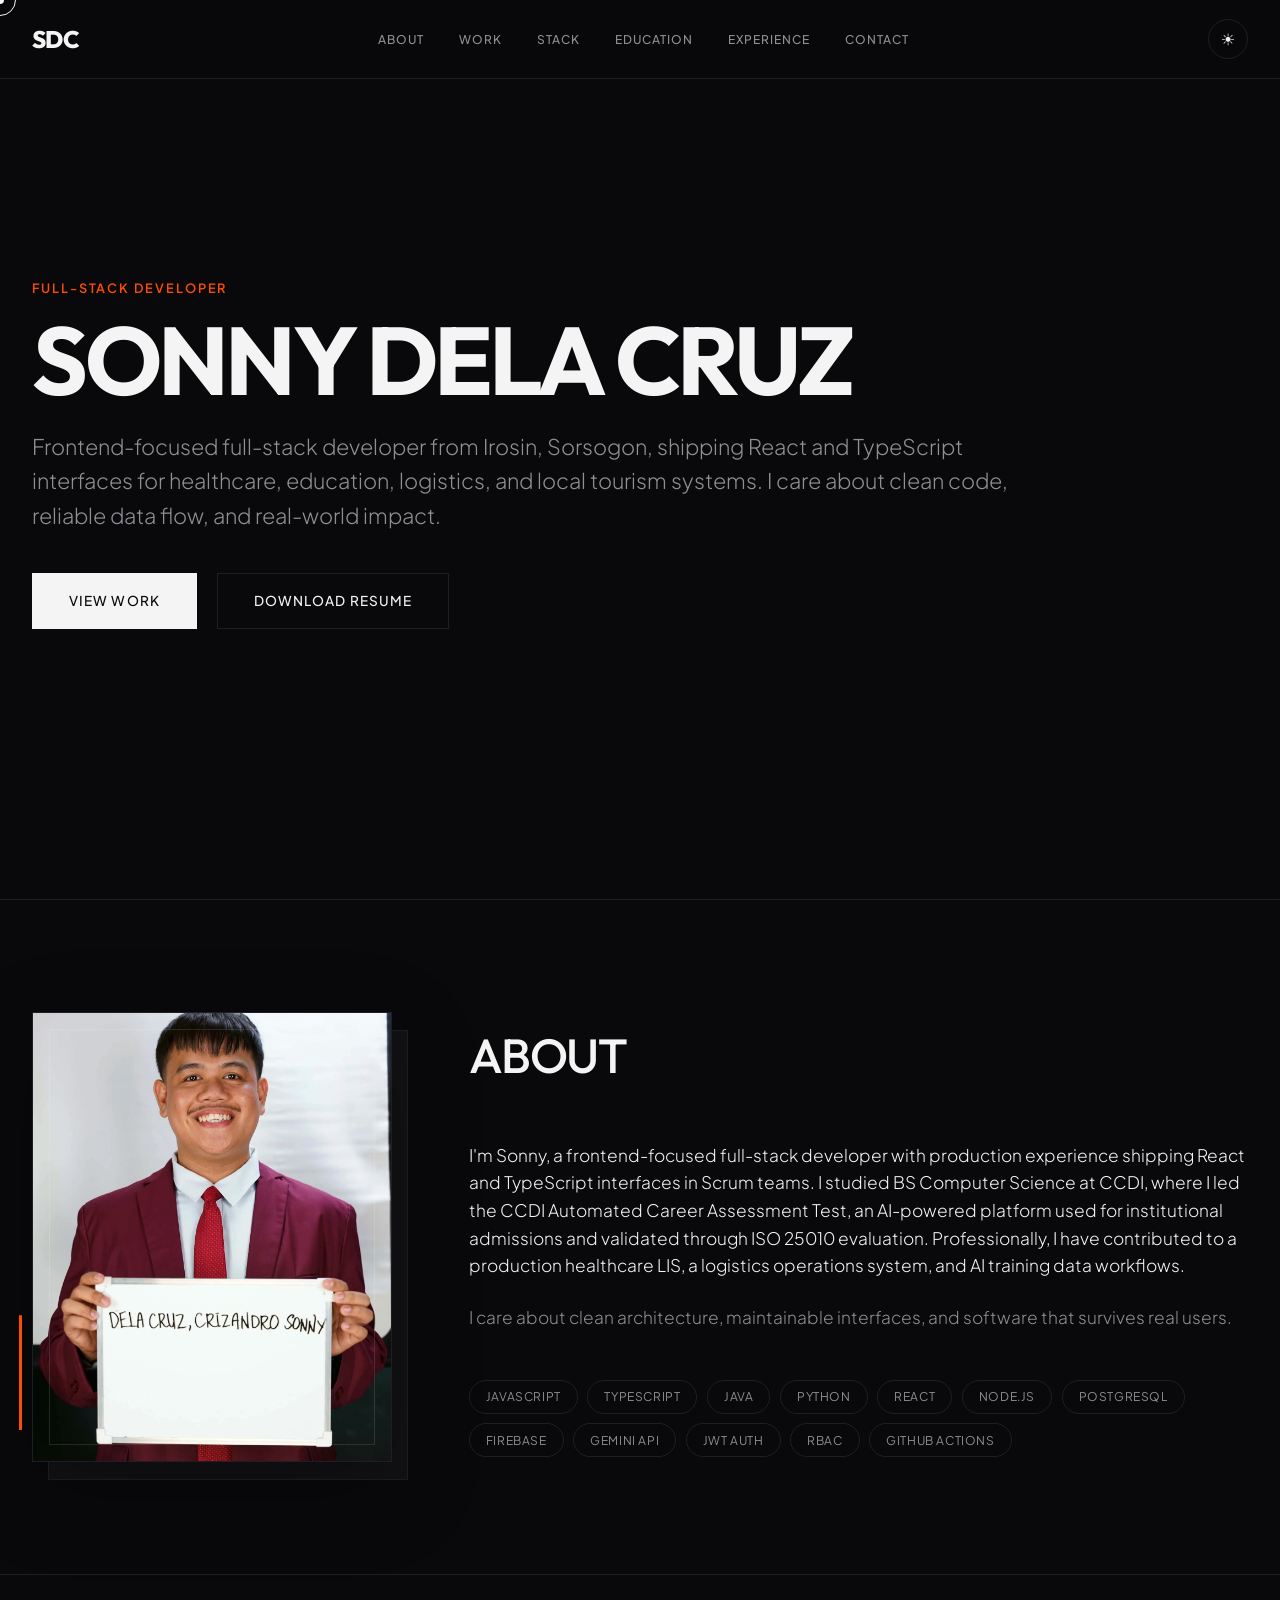
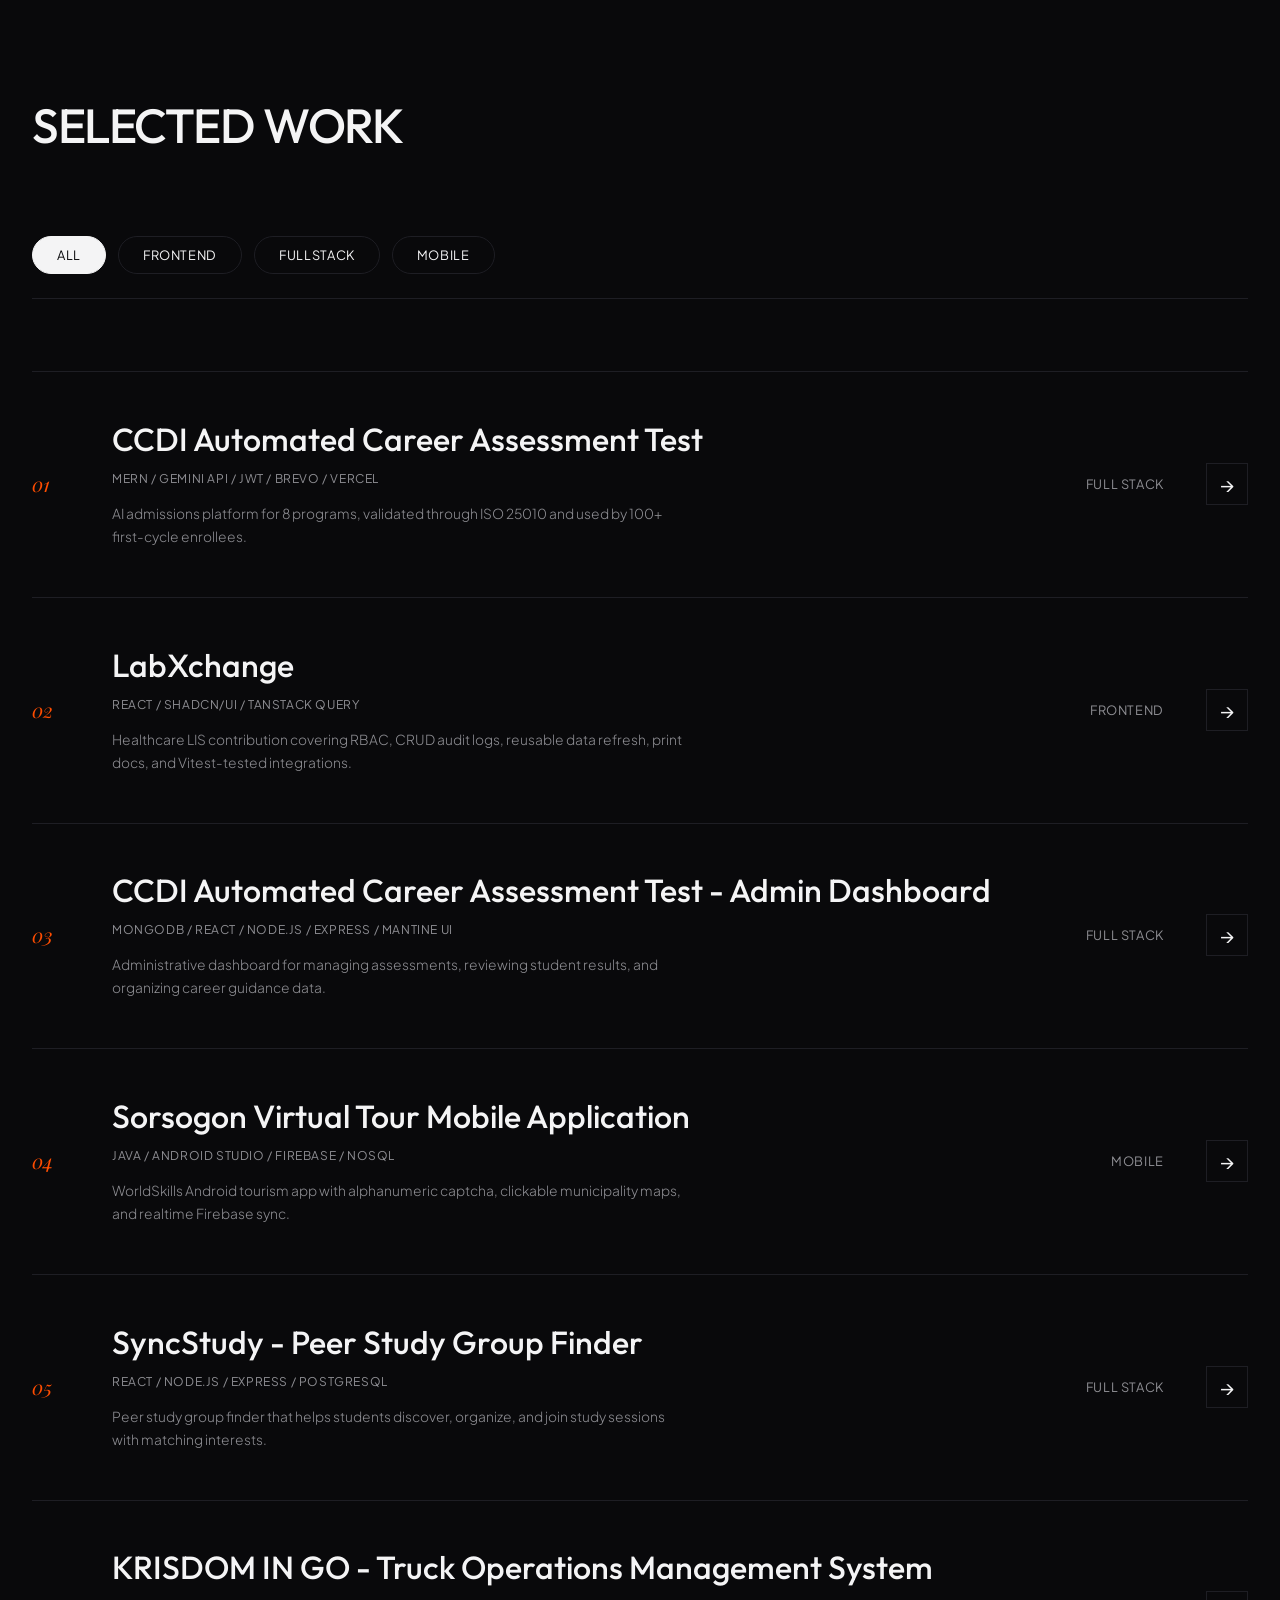
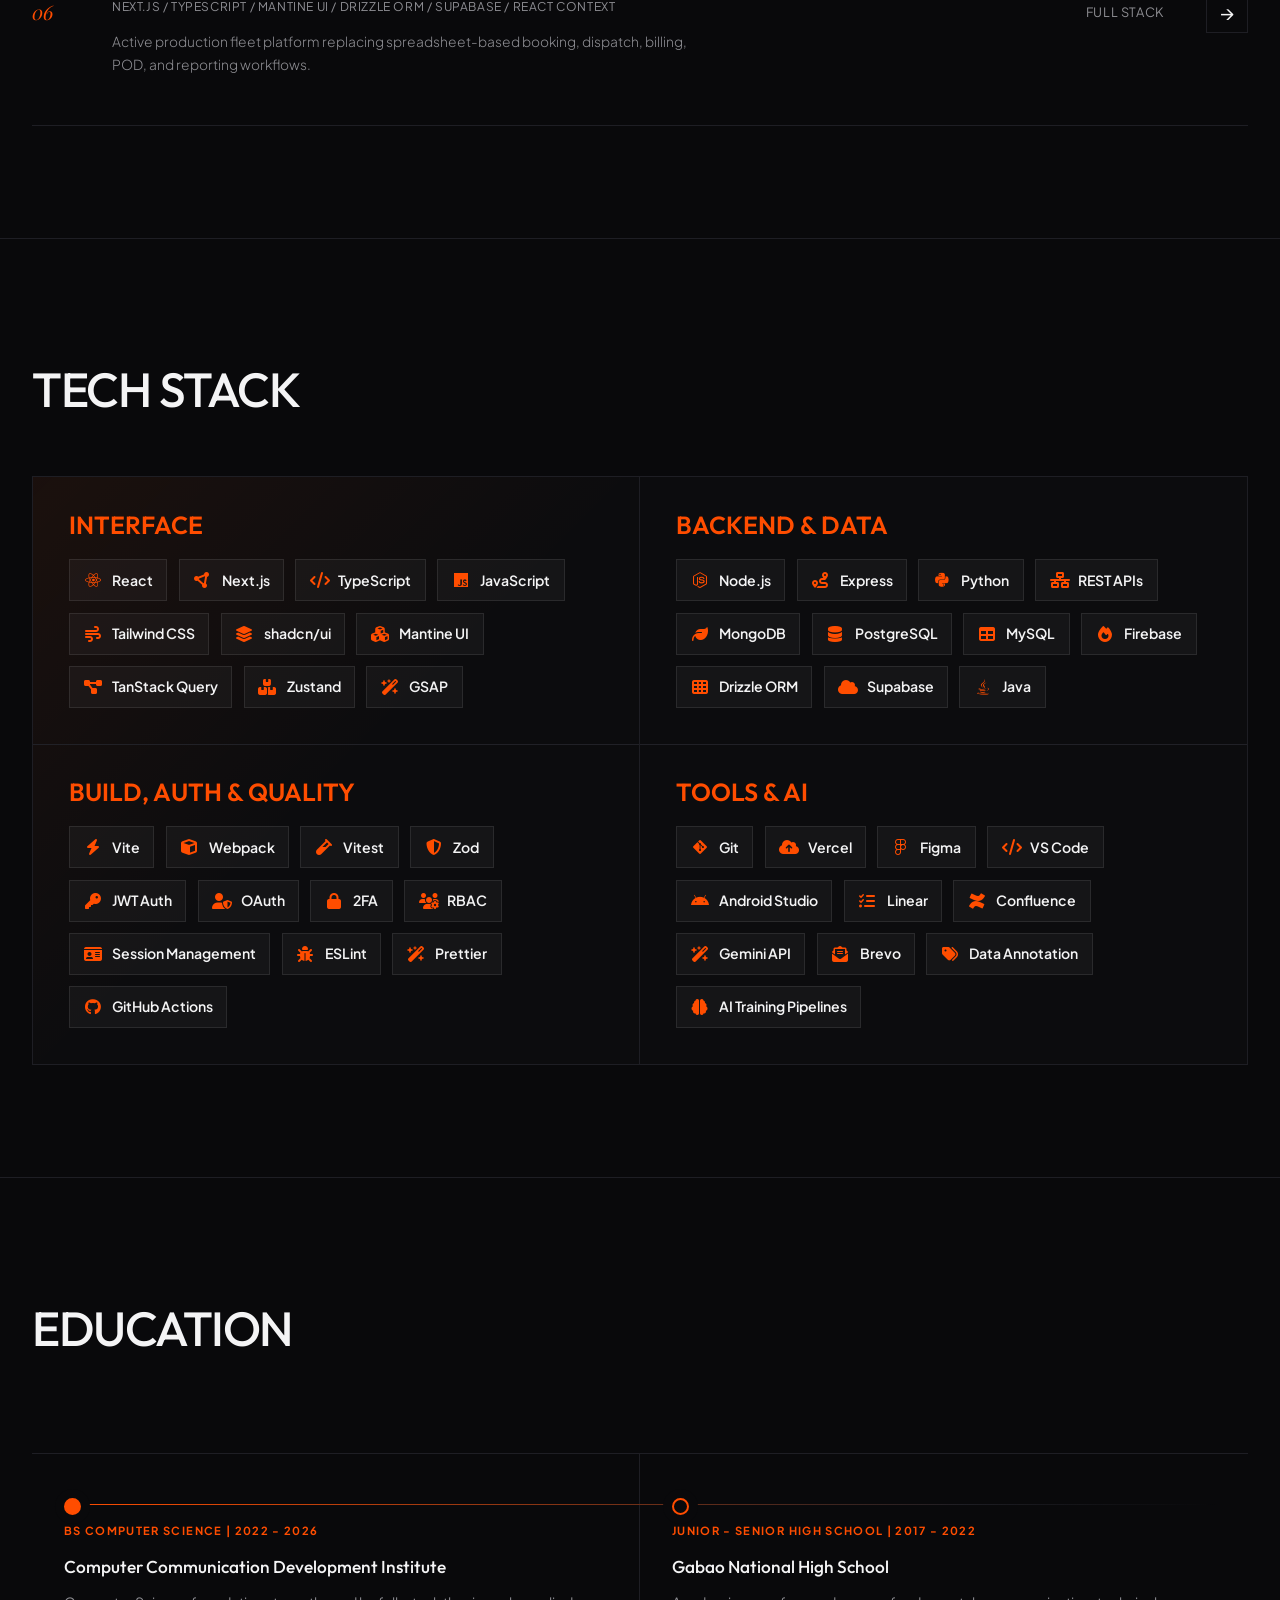
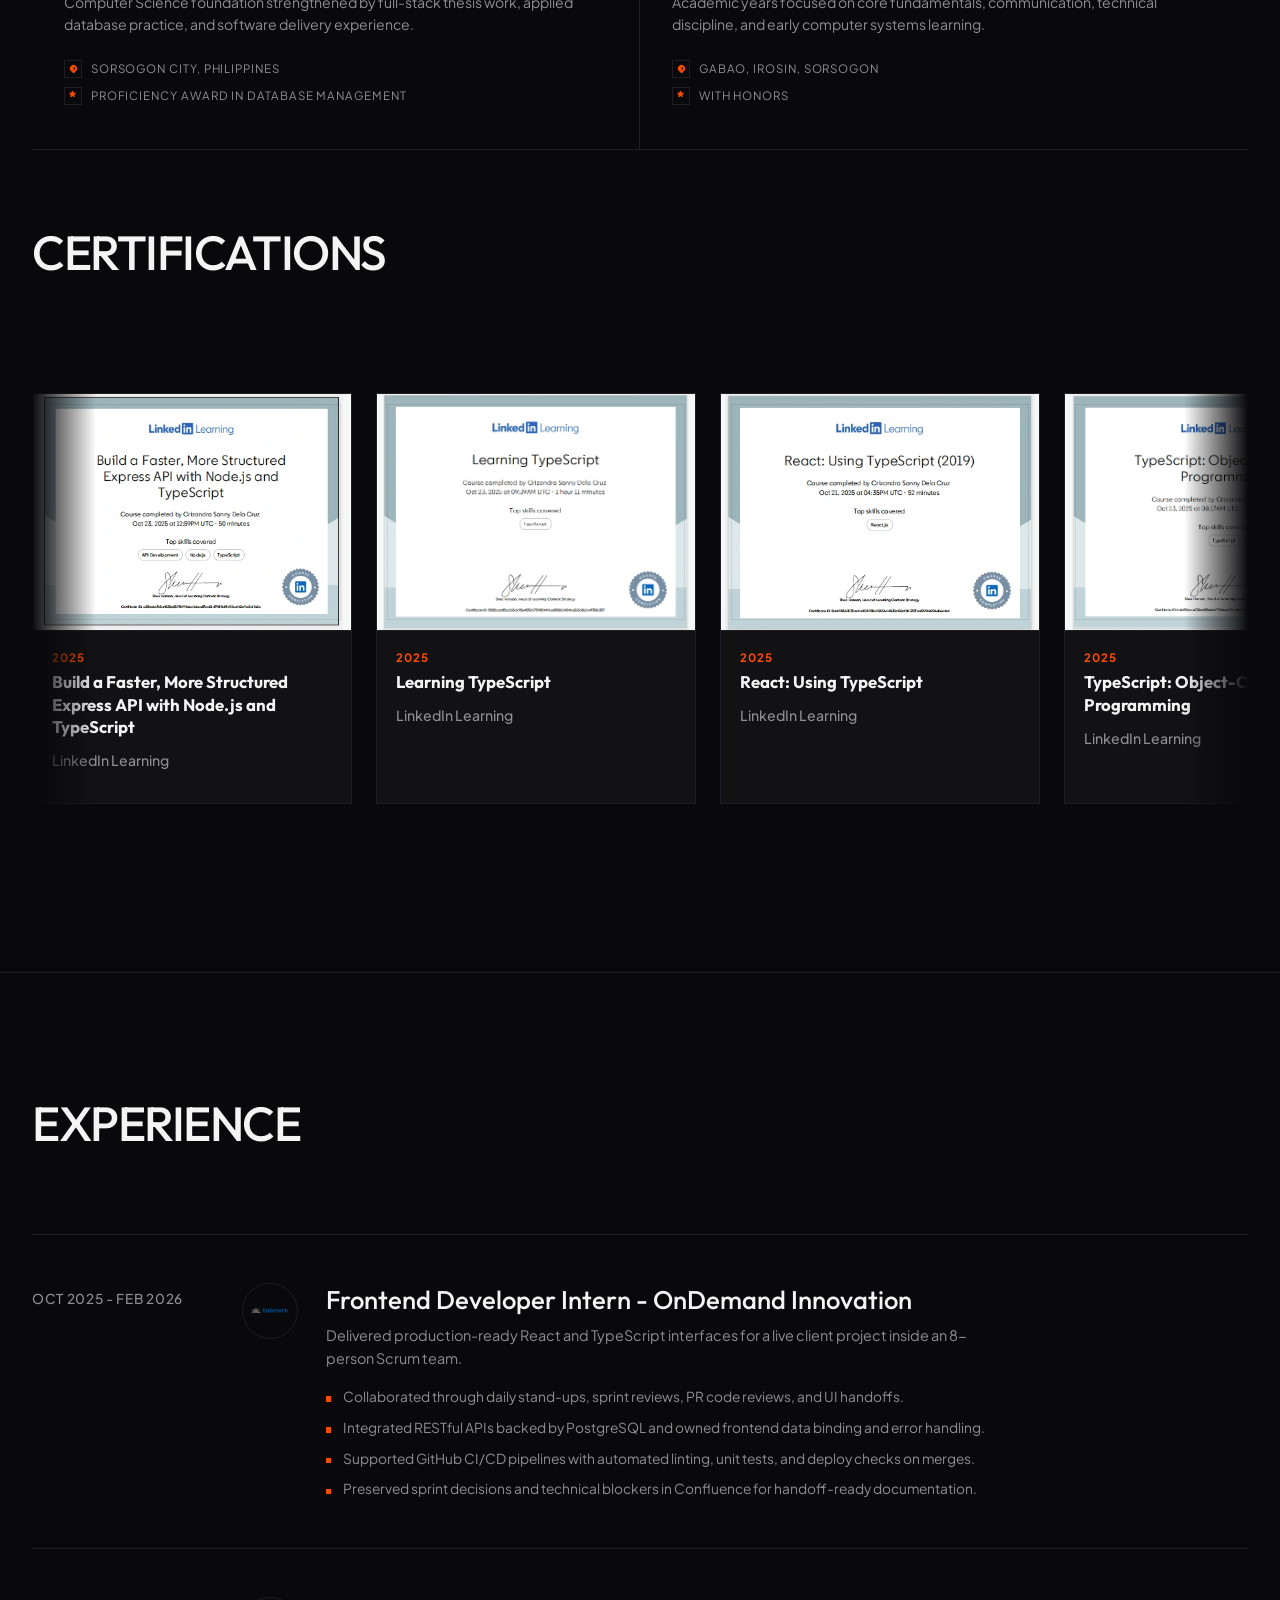
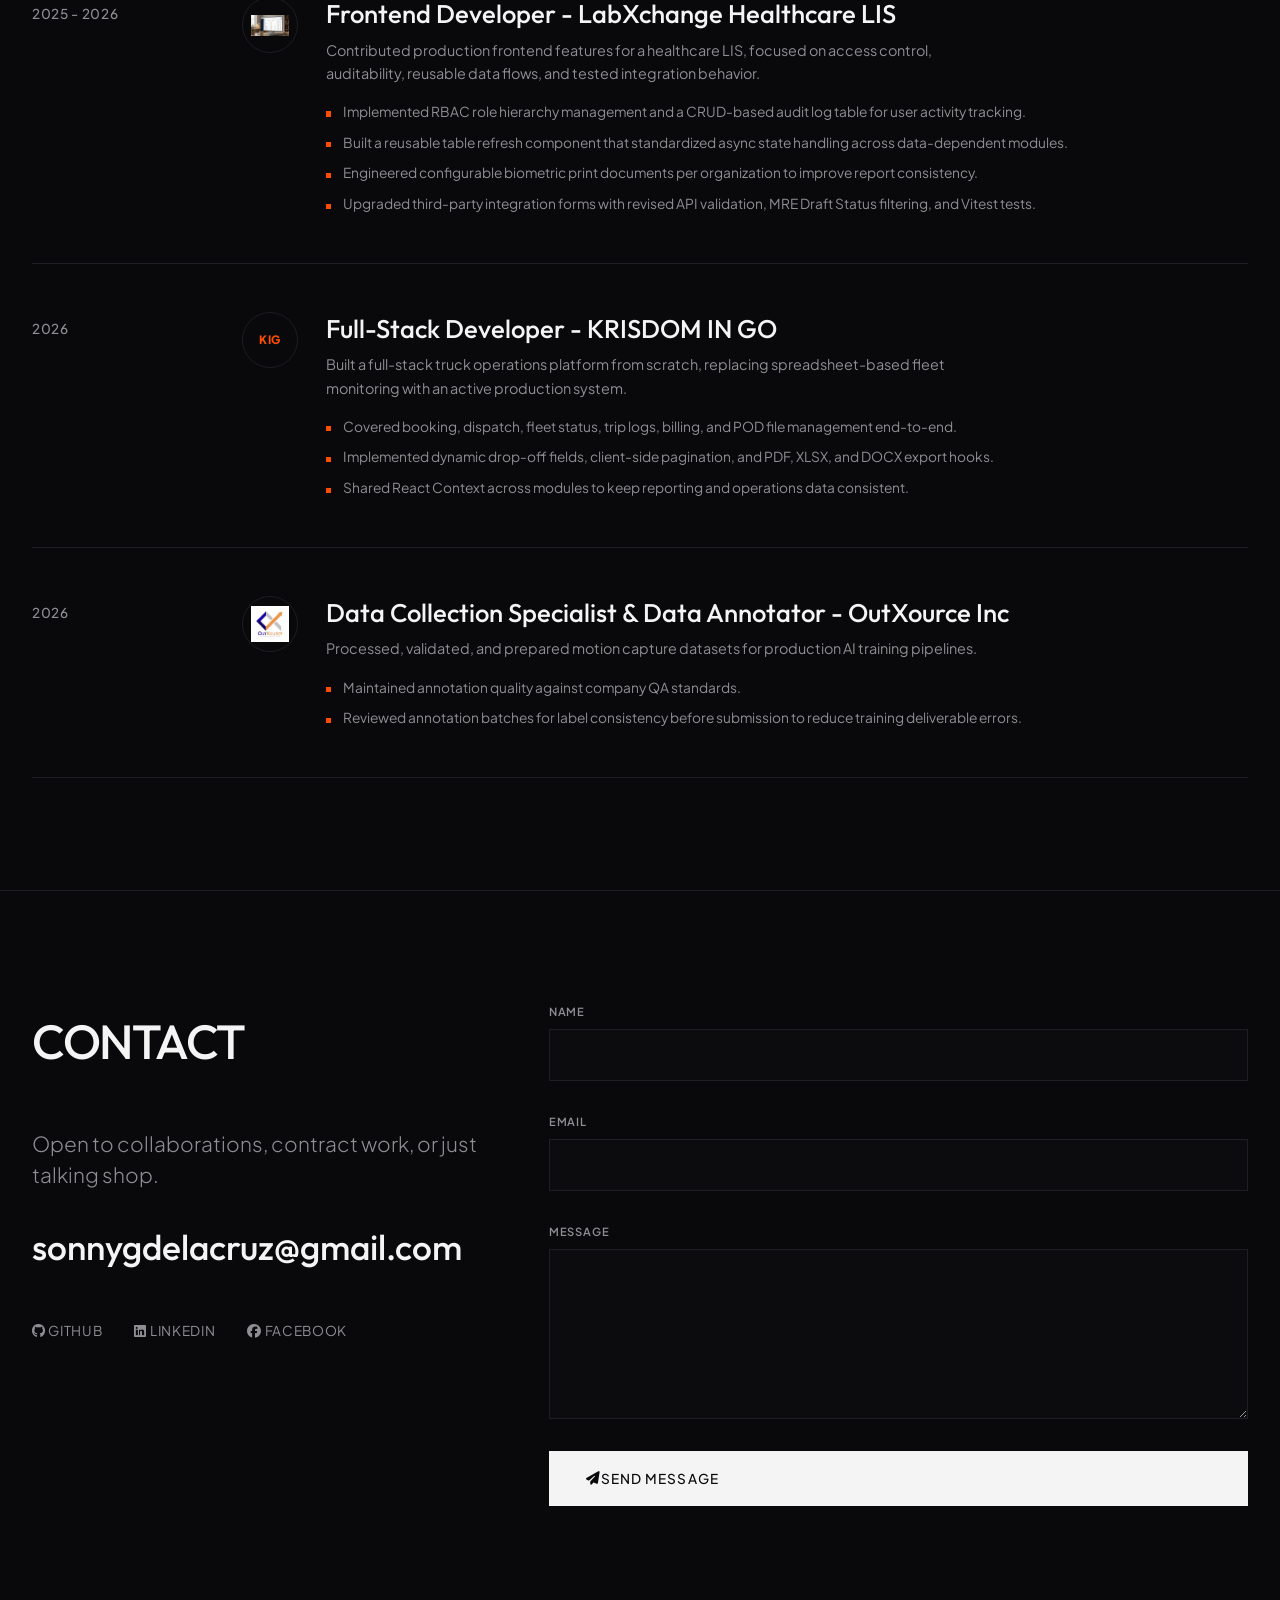
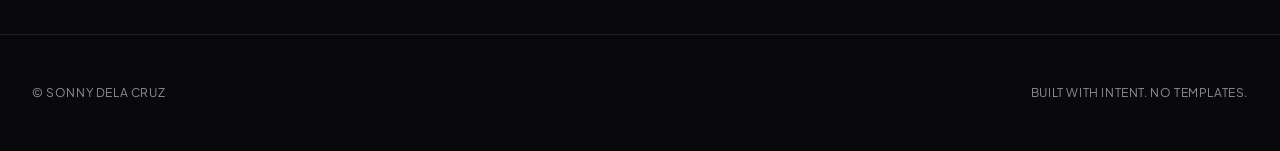
==== commit 14d0a803: "update the portfolio" ====
--- a/index.html
+++ b/index.html
@@ -64,13 +64,13 @@
       <section id="hero" class="hero section">
         <div class="container grid-12">
           <div class="hero-content col-span-12 col-start-1">
-            <p class="overline reveal">Software Developer</p>
+            <p class="overline reveal">Full-Stack Developer</p>
             <h1 class="display reveal">Sonny Dela Cruz</h1>
             <p class="subtitle reveal">
-              Full-stack developer from Irosin, Sorsogon building practical
-              systems for education, healthcare, logistics, and local tourism. I
-              care about clean interfaces, reliable data flow, and proof over
-              noise. React, TypeScript, Node.js, Next.js, and AI integration.
+              Frontend-focused full-stack developer from Irosin, Sorsogon,
+              shipping React and TypeScript interfaces for healthcare,
+              education, logistics, and local tourism systems. I care about
+              clean code, reliable data flow, and real-world impact.
             </p>
 
             <div class="hero-actions reveal">
@@ -78,7 +78,7 @@
                 >View Work</a
               >
               <a
-                href="/resume/Crizandro Sonny Dela Cruz' resume (2).pdf"
+                href="/resume/Sonny_Dela_Cruz_Resume.pdf"
                 class="btn secondary"
                 download
                 data-cursor="hover"
@@ -109,26 +109,25 @@
           <div class="about-text reveal">
             <h2 class="section-title">About</h2>
             <p>
-              I'm Sonny, a full-stack developer based in Irosin, Sorsogon with a
-              background in building production-ready web applications. I
-              studied BS Computer Science at CCDI, where I also led the
-              development of the CCDI Automated Career Assessment Test — an
-              AI-powered platform now used for institutional enrollment. I've
-              worked professionally as a frontend intern at OnDemand Innovation,
-              building React/TypeScript UIs integrated with RESTful APIs in a
-              Scrum environment, and contributed to a production healthcare LIS
-              called LabXchange, handling security, RBAC, and data integrity
-              features.
+              I'm Sonny, a frontend-focused full-stack developer with
+              production experience shipping React and TypeScript interfaces in
+              Scrum teams. I studied BS Computer Science at CCDI, where I led
+              the CCDI Automated Career Assessment Test, an AI-powered platform
+              used for institutional admissions and validated through ISO 25010
+              evaluation. Professionally, I have contributed to a production
+              healthcare LIS, a logistics operations system, and AI training
+              data workflows.
             </p>
             <p>
-              I care about clean architecture, real-world impact, and writing
-              code that lasts.
+              I care about clean architecture, maintainable interfaces, and
+              software that survives real users.
             </p>
             <div class="tech-tags">
               <span>JavaScript</span><span>TypeScript</span><span>Java</span
               ><span>Python</span><span>React</span><span>Node.js</span
-              ><span>Firebase</span><span>Gemini API</span><span>JWT Auth</span
-              ><span>CSS Architecture</span><span>Web Performance</span>
+              ><span>PostgreSQL</span><span>Firebase</span
+              ><span>Gemini API</span><span>JWT Auth</span><span>RBAC</span
+              ><span>GitHub Actions</span>
             </div>
           </div>
         </div>
@@ -184,11 +183,11 @@
               <div class="project-title-wrapper">
                 <h3>CCDI Automated Career Assessment Test</h3>
                 <span class="project-tech"
-                  >MongoDB / React / Node.js / Express</span
+                  >MERN / Gemini API / JWT / Brevo / Vercel</span
                 >
                 <p class="project-description">
-                  AI-assisted student assessment platform that recommends career
-                  tracks and supports enrollment decisions for CCDI.
+                  AI admissions platform for 8 programs, validated through ISO
+                  25010 and used by 100+ first-cycle enrollees.
                 </p>
               </div>
               <div class="project-type">Full Stack</div>
@@ -217,13 +216,14 @@
               </figure>
               <div class="project-num">02</div>
               <div class="project-title-wrapper">
-                <h3>LabXchange 360</h3>
+                <h3>LabXchange</h3>
                 <span class="project-tech"
                   >React / shadcn/ui / TanStack Query</span
                 >
                 <p class="project-description">
-                  Healthcare laboratory interface focused on secure workflows,
-                  role-based access, and reliable patient data handling.
+                  Healthcare LIS contribution covering RBAC, CRUD audit logs,
+                  reusable data refresh, print docs, and Vitest-tested
+                  integrations.
                 </p>
               </div>
               <div class="project-type">Frontend</div>
@@ -291,8 +291,8 @@
                   >Java / Android Studio / Firebase / NoSQL</span
                 >
                 <p class="project-description">
-                  Native Android tourism app with secure captcha login,
-                  clickable municipality maps, and realtime destination data.
+                  WorldSkills Android tourism app with alphanumeric captcha,
+                  clickable municipality maps, and realtime Firebase sync.
                 </p>
               </div>
               <div class="project-type">Mobile</div>
@@ -357,11 +357,11 @@
                 <h3>KRISDOM IN GO - Truck Operations Management System</h3>
                 <span class="project-tech"
                   >Next.js / TypeScript / Mantine UI / Drizzle ORM /
-                  Supabase</span
+                  Supabase / React Context</span
                 >
                 <p class="project-description">
-                  Operations platform for dispatch bookings, live fleet status,
-                  trip logs, billing records, POD files, and registrations.
+                  Active production fleet platform replacing spreadsheet-based
+                  booking, dispatch, billing, POD, and reporting workflows.
                 </p>
               </div>
               <div class="project-type">Full Stack</div>
@@ -469,7 +469,7 @@
 
             <article class="stack-group reveal">
               <div class="stack-group-top">
-                <h3>Build & Quality</h3>
+                <h3>Build, Auth & Quality</h3>
               </div>
               <div
                 class="stack-badges"
@@ -494,6 +494,15 @@
                   ><i class="fa-solid fa-user-shield"></i>OAuth</span
                 >
                 <span class="stack-badge"
+                  ><i class="fa-solid fa-lock"></i>2FA</span
+                >
+                <span class="stack-badge"
+                  ><i class="fa-solid fa-users-gear"></i>RBAC</span
+                >
+                <span class="stack-badge"
+                  ><i class="fa-solid fa-id-card"></i>Session Management</span
+                >
+                <span class="stack-badge"
                   ><i class="fa-solid fa-bug"></i>ESLint</span
                 >
                 <span class="stack-badge"
@@ -501,39 +510,51 @@
                 >
                 <span class="stack-badge"
                   ><i class="fa-brands fa-github"></i>GitHub Actions</span
-                >
-                <span class="stack-badge"
-                  ><i class="fa-solid fa-wand-magic-sparkles"></i>Gemini
-                  API</span
                 >
               </div>
             </article>
 
             <article class="stack-group reveal">
               <div class="stack-group-top">
-                <h3>Tools & Workflow</h3>
+                <h3>Tools & AI</h3>
               </div>
               <div
                 class="stack-badges"
                 aria-label="Tools and workflow platforms"
               >
                 <span class="stack-badge"
+                  ><i class="fa-brands fa-git-alt"></i>Git</span
+                >
+                <span class="stack-badge"
+                  ><i class="fa-solid fa-cloud-arrow-up"></i>Vercel</span
+                >
+                <span class="stack-badge"
+                  ><i class="fa-brands fa-figma"></i>Figma</span
+                >
+                <span class="stack-badge"
                   ><i class="fa-solid fa-code"></i>VS Code</span
                 >
                 <span class="stack-badge"
                   ><i class="fa-brands fa-android"></i>Android Studio</span
                 >
                 <span class="stack-badge"
-                  ><i class="fa-solid fa-robot"></i>Codex</span
-                >
-                <span class="stack-badge"
-                  ><i class="fa-solid fa-rocket"></i>Anti-Gravity</span
-                >
-                <span class="stack-badge"
                   ><i class="fa-solid fa-list-check"></i>Linear</span
                 >
                 <span class="stack-badge"
                   ><i class="fa-brands fa-confluence"></i>Confluence</span
+                >
+                <span class="stack-badge"
+                  ><i class="fa-solid fa-wand-magic-sparkles"></i>Gemini
+                  API</span
+                >
+                <span class="stack-badge"
+                  ><i class="fa-solid fa-envelope-open-text"></i>Brevo</span
+                >
+                <span class="stack-badge"
+                  ><i class="fa-solid fa-tags"></i>Data Annotation</span
+                >
+                <span class="stack-badge"
+                  ><i class="fa-solid fa-brain"></i>AI Training Pipelines</span
                 >
               </div>
             </article>
@@ -549,14 +570,49 @@
           >
             <h3 class="section-title">Education</h3>
             <div class="education-timeline">
+              <article
+                class="education-step education-step-current"
+                data-cursor="hover"
+              >
+                <span class="education-marker" aria-hidden="true"></span>
+                <div class="education-copy">
+                  <span class="education-date"
+                    >BS Computer Science | 2022 - 2026</span
+                  >
+                  <h3>Computer Communication Development Institute</h3>
+                  <p>
+                    Computer Science foundation strengthened by full-stack
+                    thesis work, applied database practice, and software
+                    delivery experience.
+                  </p>
+                  <div class="education-meta-list">
+                    <span class="education-meta">
+                      <span
+                        class="education-meta-icon location"
+                        aria-hidden="true"
+                      ></span>
+                      Sorsogon City, Philippines
+                    </span>
+                    <span class="education-meta">
+                      <span
+                        class="education-meta-icon honor"
+                        aria-hidden="true"
+                      ></span>
+                      Proficiency Award in Database Management
+                    </span>
+                  </div>
+                </div>
+              </article>
               <article class="education-step" data-cursor="hover">
                 <span class="education-marker" aria-hidden="true"></span>
                 <div class="education-copy">
-                  <span class="education-date">Primary | 2010 - 2016</span>
-                  <h3>Gabao Elementary School</h3>
+                  <span class="education-date"
+                    >Junior - Senior High School | 2017 - 2022</span
+                  >
+                  <h3>Gabao National High School</h3>
                   <p>
-                    Foundational years focused on core academics, curiosity, and
-                    early problem-solving habits.
+                    Academic years focused on core fundamentals, communication,
+                    technical discipline, and early computer systems learning.
                   </p>
                   <div class="education-meta-list">
                     <span class="education-meta">
@@ -572,92 +628,6 @@
                         aria-hidden="true"
                       ></span>
                       With Honors
-                    </span>
-                  </div>
-                </div>
-              </article>
-              <article class="education-step" data-cursor="hover">
-                <span class="education-marker" aria-hidden="true"></span>
-                <div class="education-copy">
-                  <span class="education-date">Secondary | 2016 - 2020 </span>
-                  <h3>Gabao National High School</h3>
-                  <p>
-                    Built stronger technical discipline through math,
-                    communication, research, and computer fundamentals.
-                  </p>
-                  <div class="education-meta-list">
-                    <span class="education-meta">
-                      <span
-                        class="education-meta-icon location"
-                        aria-hidden="true"
-                      ></span>
-                      Gabao, Irosin, Sorsogon
-                    </span>
-                    <span class="education-meta">
-                      <span
-                        class="education-meta-icon honor"
-                        aria-hidden="true"
-                      ></span>
-                      With Honors
-                    </span>
-                  </div>
-                </div>
-              </article>
-              <article class="education-step" data-cursor="hover">
-                <span class="education-marker" aria-hidden="true"></span>
-                <div class="education-copy">
-                  <span class="education-date">Senior High | 2020 - 2022</span>
-                  <h3>Computer System Services</h3>
-                  <p>
-                    Gabao National High School Senior High School - Technical
-                    Vocational Track with specialization in Computer System
-                    Services.
-                  </p>
-                  <div class="education-meta-list">
-                    <span class="education-meta">
-                      <span
-                        class="education-meta-icon location"
-                        aria-hidden="true"
-                      ></span>
-                      Gabao, Irosin, Sorsogon
-                    </span>
-                    <span class="education-meta">
-                      <span
-                        class="education-meta-icon honor"
-                        aria-hidden="true"
-                      ></span>
-                      With Honors
-                    </span>
-                  </div>
-                </div>
-              </article>
-              <article
-                class="education-step education-step-current"
-                data-cursor="hover"
-              >
-                <span class="education-marker" aria-hidden="true"></span>
-                <div class="education-copy">
-                  <span class="education-date"
-                    >Bachelor's Degree | 2022 - 2026</span
-                  >
-                  <h3>Bachelor of Science in Computer Science</h3>
-                  <p class="credential-institution">
-                    Computer Communication Development Institute Sorsogon
-                  </p>
-                  <div class="education-meta-list">
-                    <span class="education-meta">
-                      <span
-                        class="education-meta-icon location"
-                        aria-hidden="true"
-                      ></span>
-                      Sorsogon City, Philippines
-                    </span>
-                    <span class="education-meta">
-                      <span
-                        class="education-meta-icon honor"
-                        aria-hidden="true"
-                      ></span>
-                      Proficiency Award in Database Management
                     </span>
                   </div>
                 </div>
@@ -883,7 +853,7 @@
           <h2 class="section-title col-span-12 reveal">Experience</h2>
           <div class="experience-list col-span-12">
             <article class="experience-item reveal">
-              <time>October 2025 - February 2026</time>
+              <time>Oct 2025 - Feb 2026</time>
               <div class="experience-logo">
                 <img
                   src="tidewrk.webp"
@@ -897,18 +867,96 @@
               </div>
               <div class="experience-copy">
                 <h3>Frontend Developer Intern - OnDemand Innovation</h3>
+                <p>
+                  Delivered production-ready React and TypeScript interfaces for
+                  a live client project inside an 8-person Scrum team.
+                </p>
                 <ul class="experience-highlights">
                   <li>
-                    Worked across SDLC phases through stand-ups, sprint
-                    planning, and UI handoffs.
+                    Collaborated through daily stand-ups, sprint reviews, PR
+                    code reviews, and UI handoffs.
                   </li>
                   <li>
-                    Used GitHub pull request workflows with CI/CD checks for
-                    linting, tests, and deployment quality.
+                    Integrated RESTful APIs backed by PostgreSQL and owned
+                    frontend data binding and error handling.
                   </li>
                   <li>
-                    Documented technical decisions, blockers, and frontend
-                    progress in Confluence.
+                    Supported GitHub CI/CD pipelines with automated linting,
+                    unit tests, and deploy checks on merges.
+                  </li>
+                  <li>
+                    Preserved sprint decisions and technical blockers in
+                    Confluence for handoff-ready documentation.
+                  </li>
+                </ul>
+              </div>
+            </article>
+
+            <article class="experience-item reveal">
+              <time>2025 - 2026</time>
+              <div class="experience-logo">
+                <img
+                  src="labX.webp"
+                  data-webp-src="labX.webp"
+                  alt="LabXchange Healthcare LIS preview"
+                  width="1280"
+                  height="800"
+                  loading="lazy"
+                  decoding="async"
+                />
+              </div>
+              <div class="experience-copy">
+                <h3>Frontend Developer - LabXchange Healthcare LIS</h3>
+                <p>
+                  Contributed production frontend features for a healthcare LIS,
+                  focused on access control, auditability, reusable data flows,
+                  and tested integration behavior.
+                </p>
+                <ul class="experience-highlights">
+                  <li>
+                    Implemented RBAC role hierarchy management and a CRUD-based
+                    audit log table for user activity tracking.
+                  </li>
+                  <li>
+                    Built a reusable table refresh component that standardized
+                    async state handling across data-dependent modules.
+                  </li>
+                  <li>
+                    Engineered configurable biometric print documents per
+                    organization to improve report consistency.
+                  </li>
+                  <li>
+                    Upgraded third-party integration forms with revised API
+                    validation, MRE Draft Status filtering, and Vitest tests.
+                  </li>
+                </ul>
+              </div>
+            </article>
+
+            <article class="experience-item reveal">
+              <time>2026</time>
+              <div class="experience-logo">
+                <span>KIG</span>
+              </div>
+              <div class="experience-copy">
+                <h3>Full-Stack Developer - KRISDOM IN GO</h3>
+                <p>
+                  Built a full-stack truck operations platform from scratch,
+                  replacing spreadsheet-based fleet monitoring with an active
+                  production system.
+                </p>
+                <ul class="experience-highlights">
+                  <li>
+                    Covered booking, dispatch, fleet status, trip logs, billing,
+                    and POD file management end-to-end.
+                  </li>
+                  <li>
+                    Implemented dynamic drop-off fields, client-side pagination,
+                    and PDF, XLSX, and DOCX export hooks.
+                  </li>
+                  <li>
+                    Shared React Context across modules to keep reporting and
+                    operations data consistent.
                   </li>
                 </ul>
               </div>
@@ -920,7 +968,7 @@
                 <img
                   src="otxsource.webp"
                   data-webp-src="otxsource.webp"
-                  alt="OutXsource Inc logo"
+                  alt="OutXource Inc logo"
                   width="684"
                   height="642"
                   loading="lazy"
@@ -929,50 +977,19 @@
               </div>
               <div class="experience-copy">
                 <h3>
-                  <a href="#" data-cursor="hover"
-                    >Data Collection Specialist & Data Annotator - OutXsource
-                    Inc</a
-                  >
+                  Data Collection Specialist & Data Annotator - OutXource Inc
                 </h3>
+                <p>
+                  Processed, validated, and prepared motion capture datasets for
+                  production AI training pipelines.
+                </p>
                 <ul class="experience-highlights">
                   <li>
-                    Maintained annotation quality against company standards for
-                    production-ready datasets.
+                    Maintained annotation quality against company QA standards.
                   </li>
                   <li>
-                    Reviewed annotation batches to reduce data errors and keep
-                    deliverables consistent.
-                  </li>
-                  <li>
-                    Balanced data collection, labeling, and validation work
-                    across AI pipeline tasks.
-                  </li>
-                </ul>
-              </div>
-            </article>
-
-            <article class="experience-item reveal">
-              <time>2024 - 2026</time>
-              <div class="experience-logo">
-                <span>SDC</span>
-              </div>
-              <div class="experience-copy">
-                <h3>
-                  <a href="#" data-cursor="hover">Freelance Developer</a>
-                </h3>
-
-                <ul class="experience-highlights">
-                  <li>
-                    Built education, logistics, peer-learning, and tourism
-                    projects from rough workflow to usable UI.
-                  </li>
-                  <li>
-                    Handled authentication, dashboards, CRUD flows, mobile
-                    screens, and data-backed interfaces.
-                  </li>
-                  <li>
-                    Turned thesis and competition-style requirements into
-                    functional deployed or demo-ready systems.
+                    Reviewed annotation batches for label consistency before
+                    submission to reduce training deliverable errors.
                   </li>
                 </ul>
               </div>
@@ -1003,7 +1020,7 @@
               </a>
 
               <a
-                href="#"
+                href="https://www.linkedin.com/in/crizandro-sonny-dela-cruz-78207b224"
                 data-cursor="hover"
                 target="_blank"
                 rel="noopener noreferrer"
--- a/styles.css
+++ b/styles.css
@@ -1724,7 +1724,7 @@
 .education-timeline {
   position: relative;
   display: grid;
-  grid-template-columns: repeat(4, 1fr);
+  grid-template-columns: repeat(auto-fit, minmax(min(100%, 320px), 1fr));
   gap: 0;
   --timeline-progress: 1;
   width: 100%;
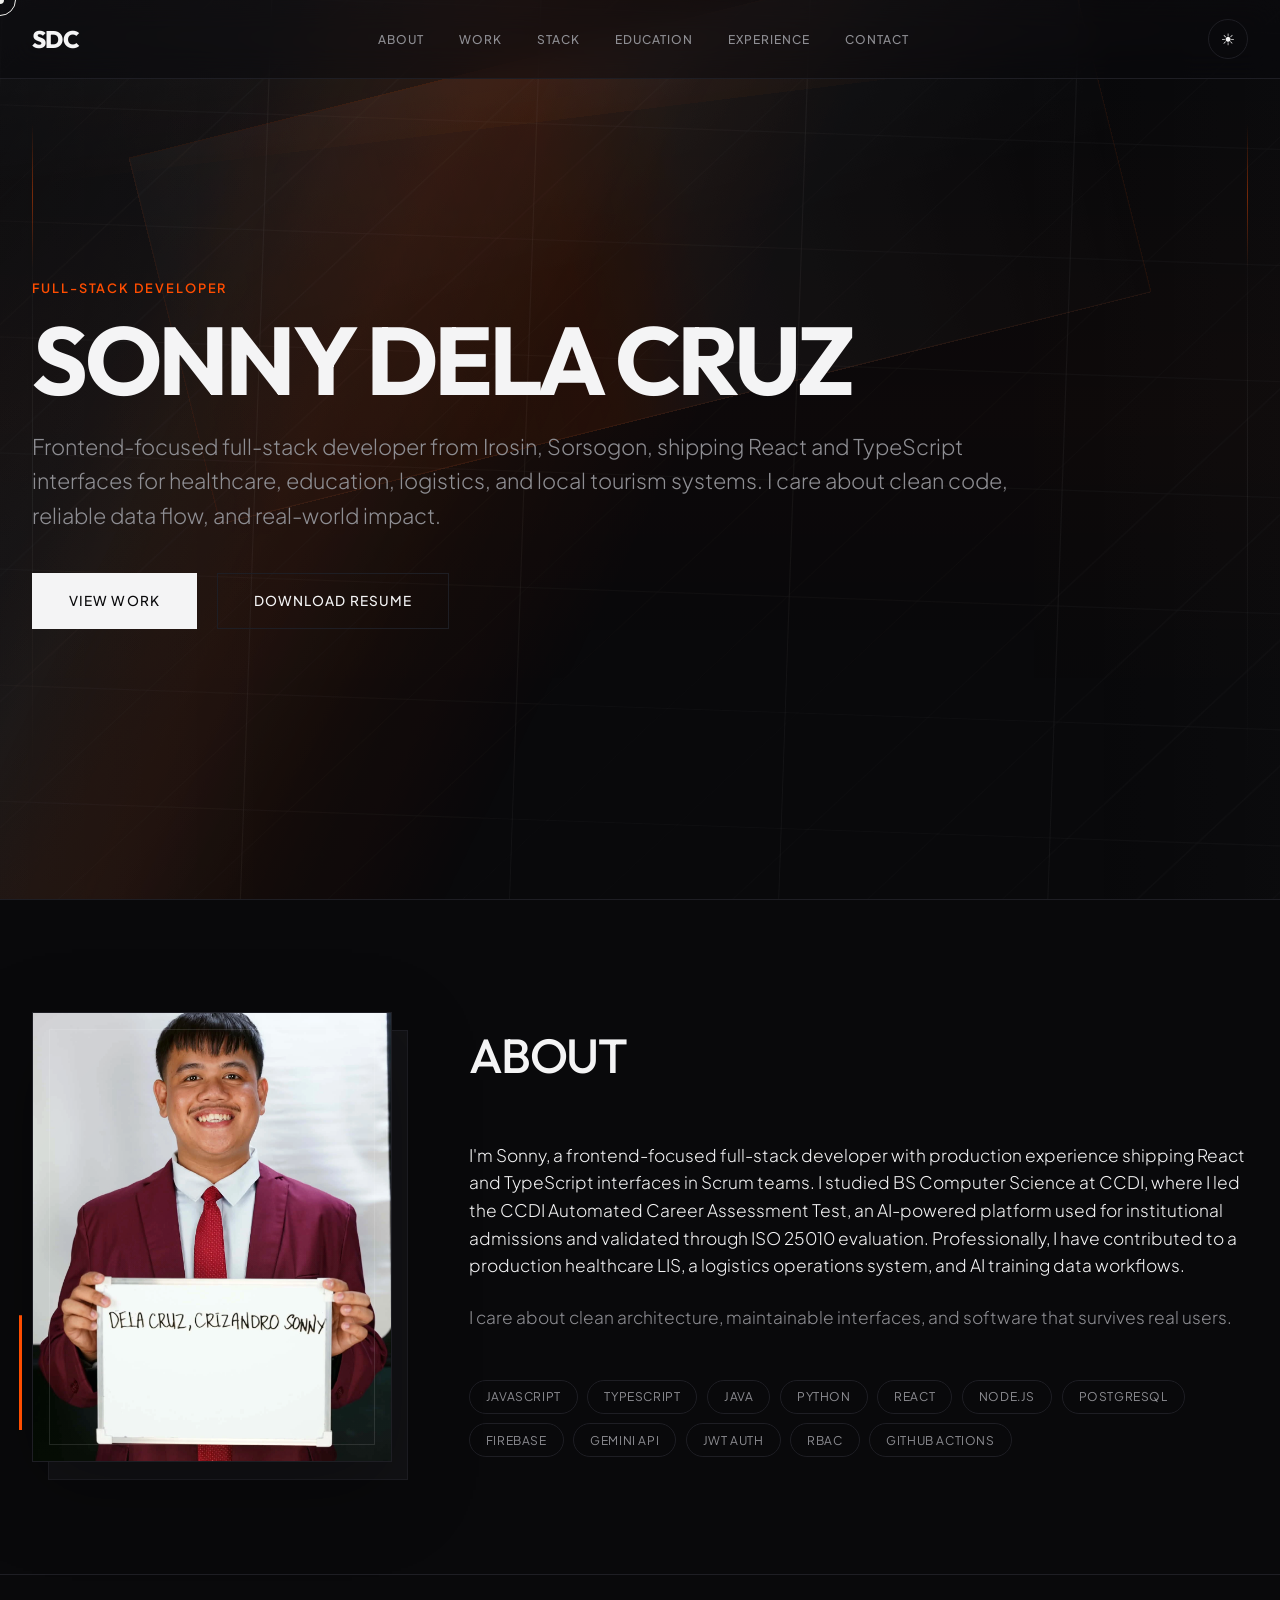
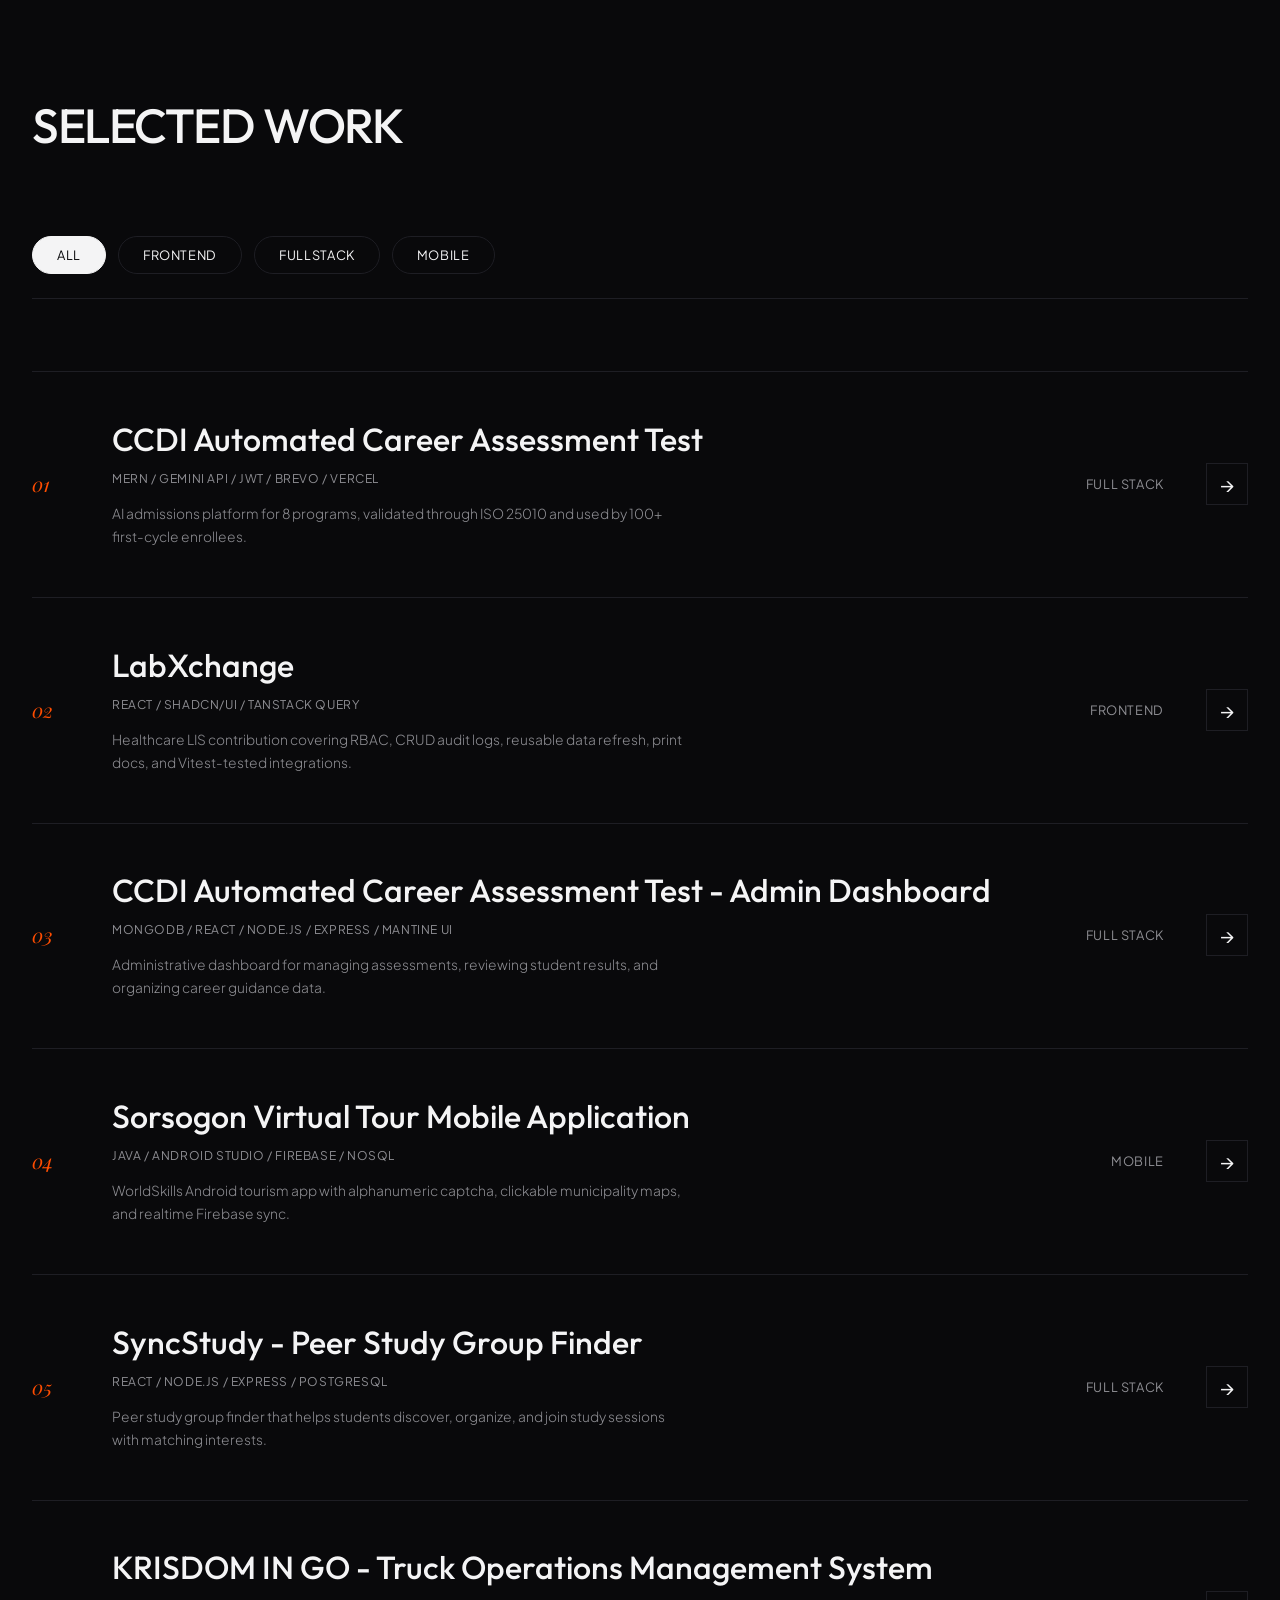
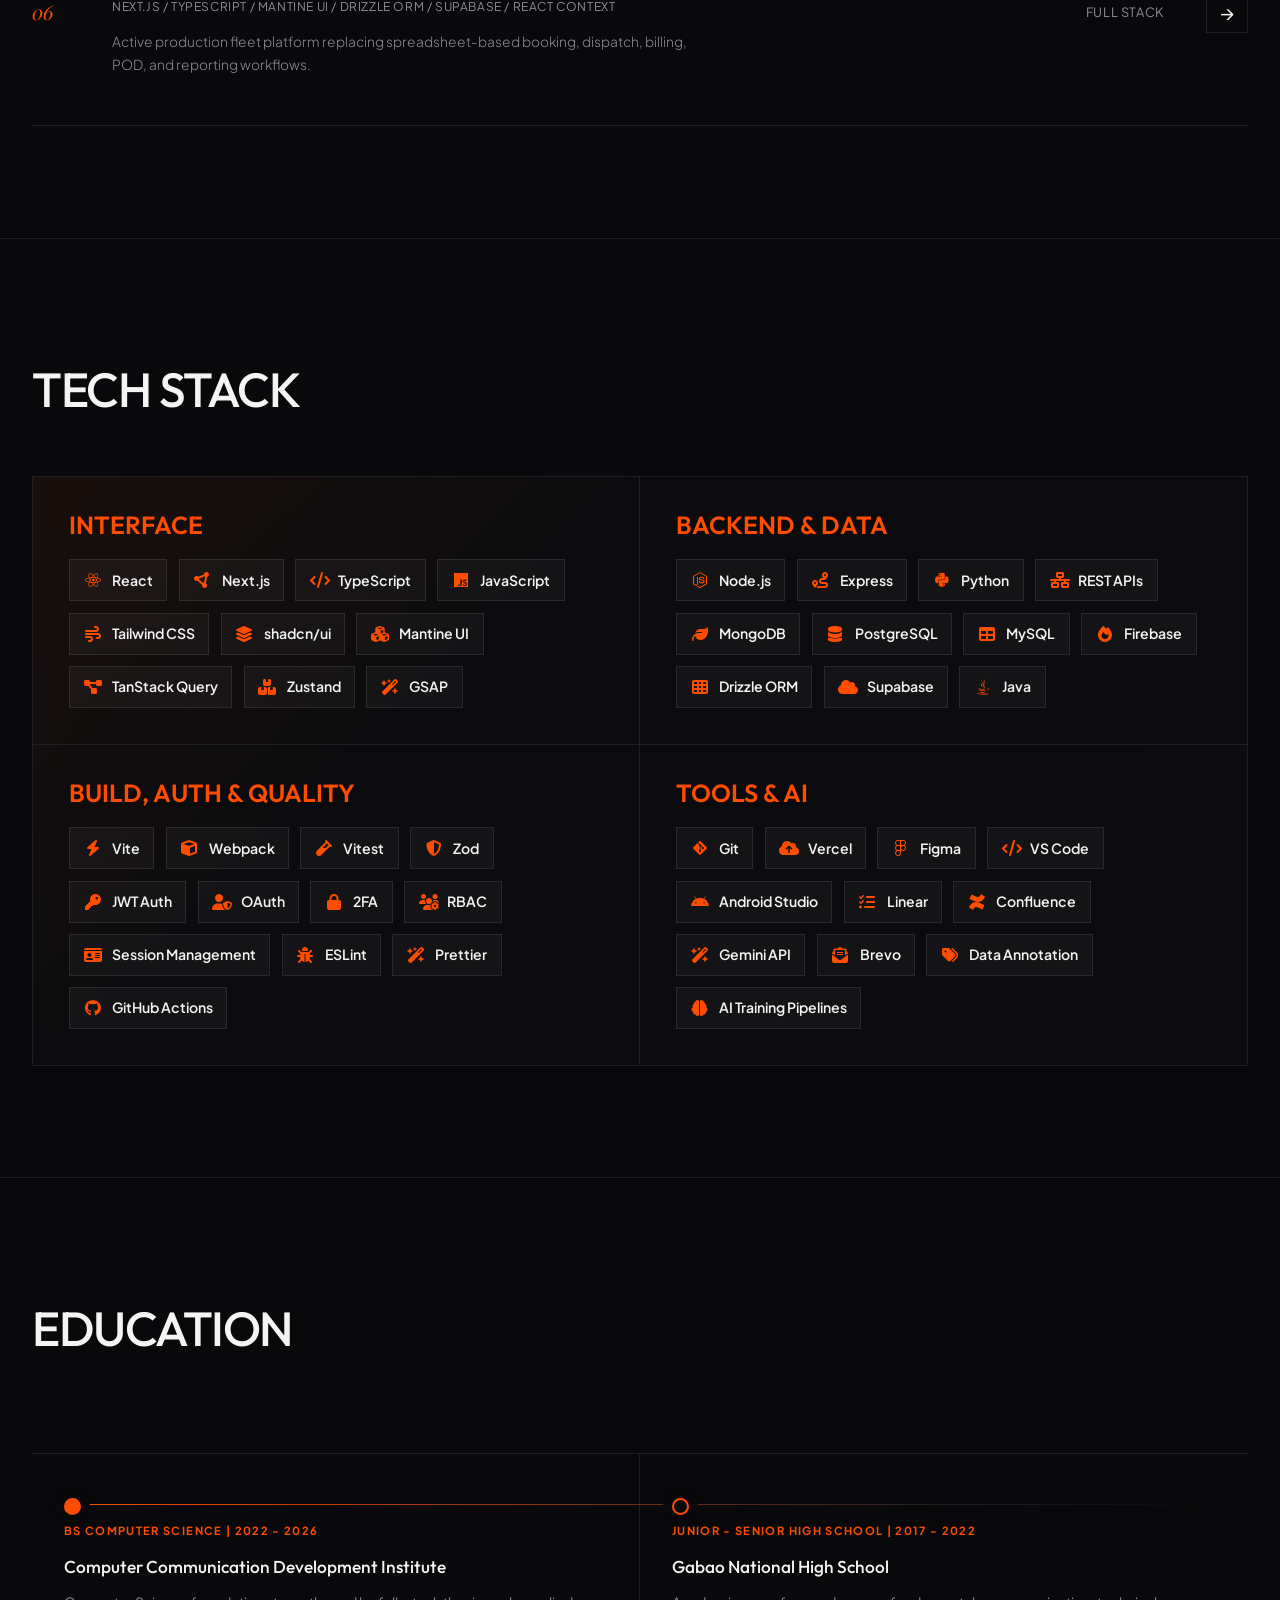
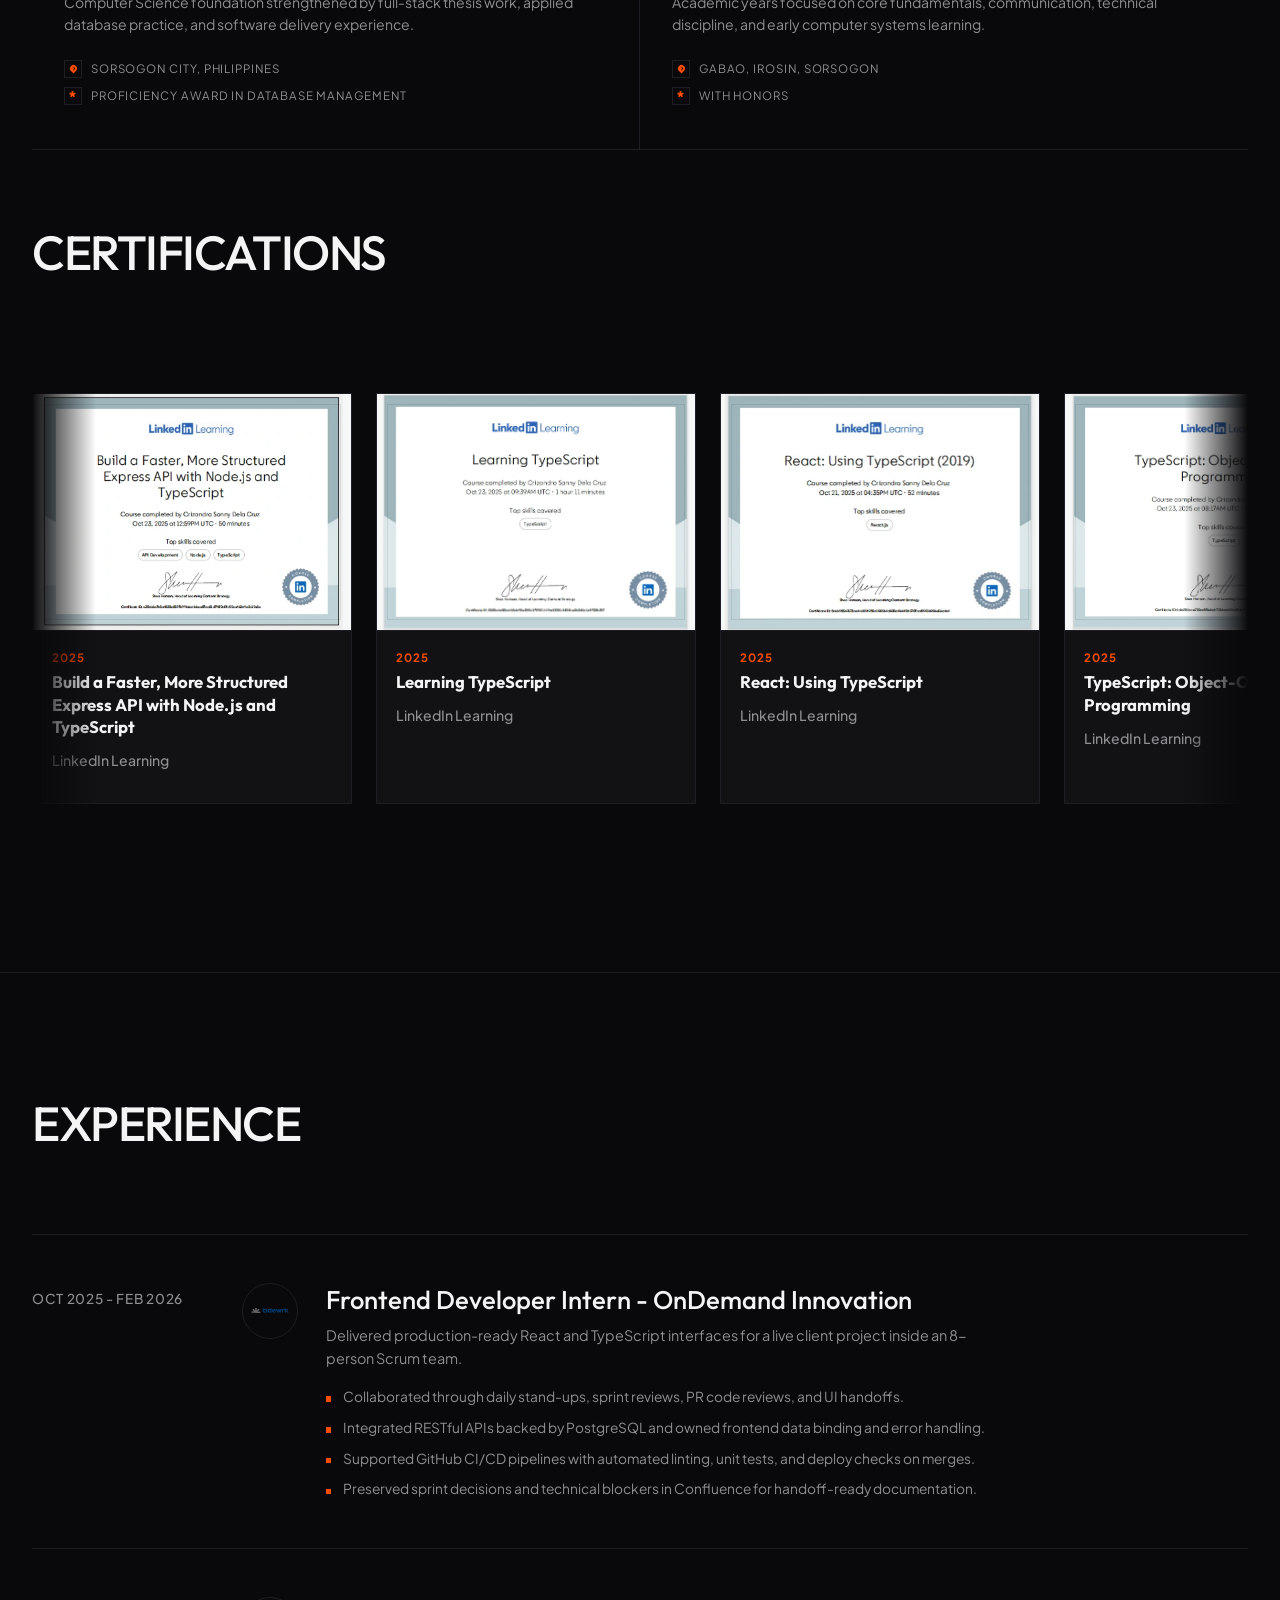
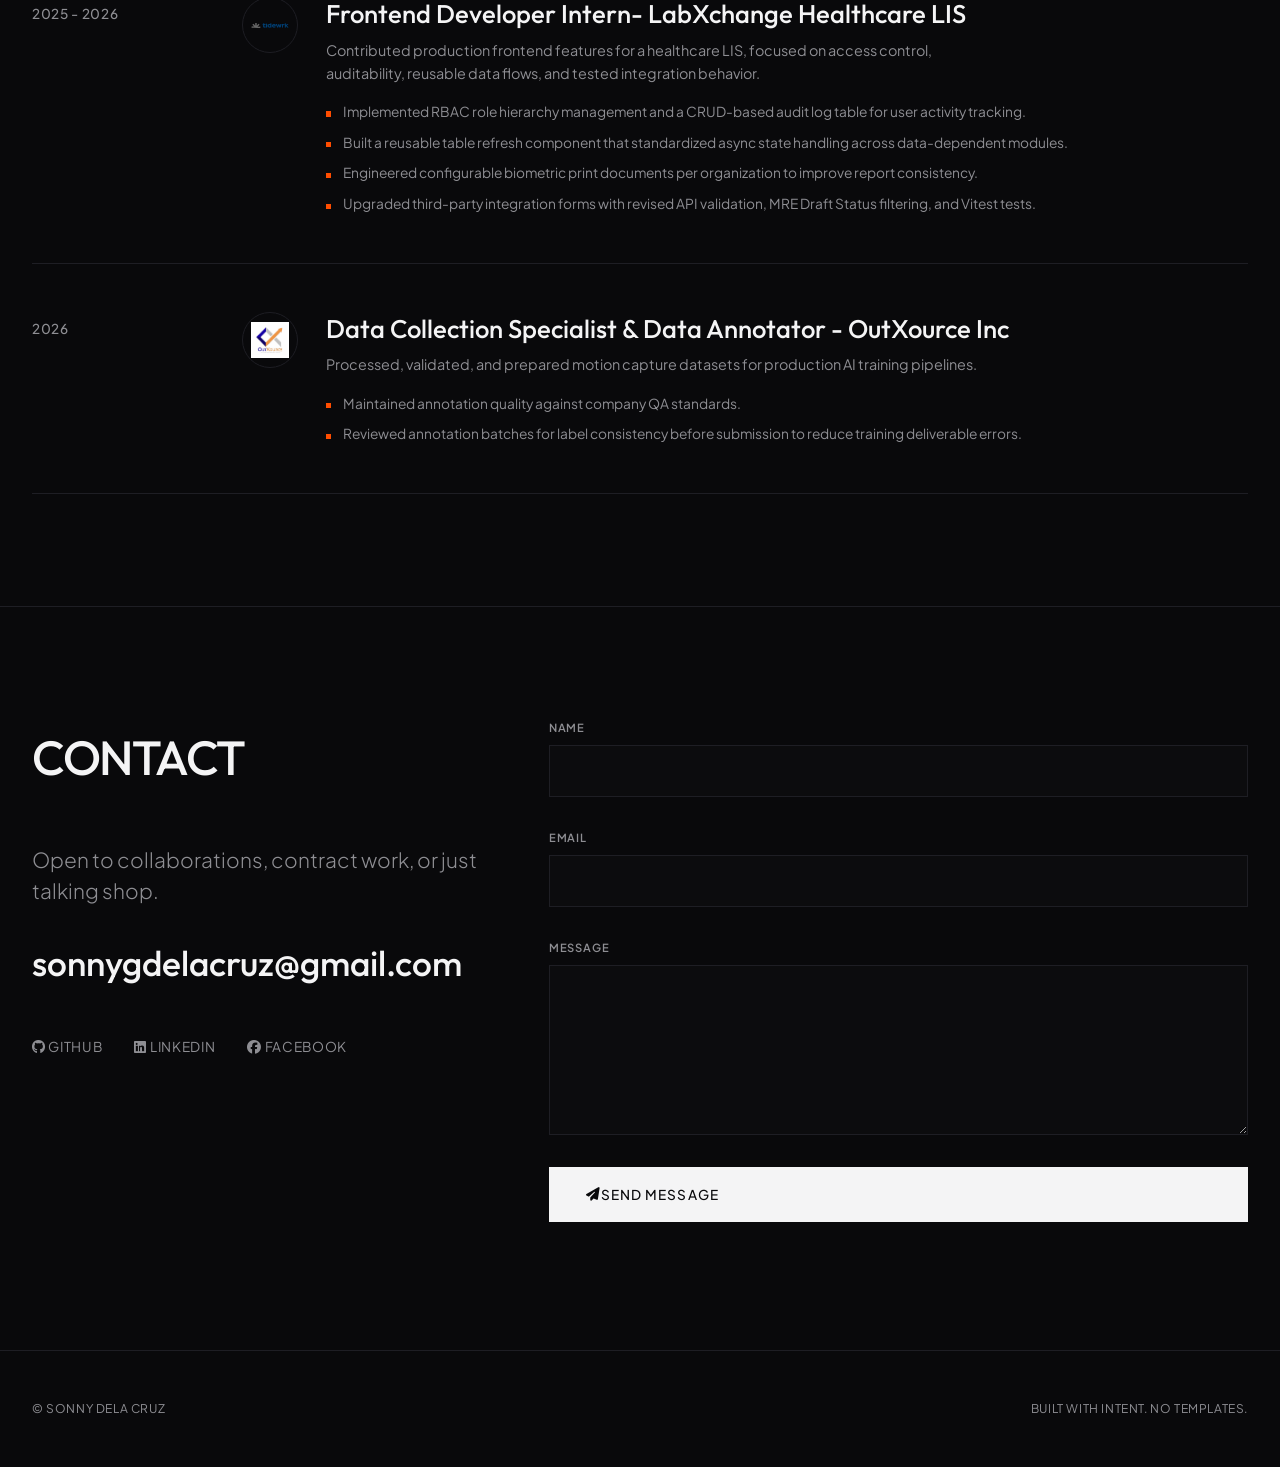
==== commit d33c14f6: "updated resume" ====
--- a/index.html
+++ b/index.html
@@ -34,6 +34,13 @@
   <body>
     <div class="cursor"></div>
     <div class="cursor-follower"></div>
+    <div class="scroll-ambient" aria-hidden="true">
+      <div class="scroll-ambient__plane scroll-ambient__plane--soft"></div>
+      <div class="scroll-ambient__plane scroll-ambient__plane--line"></div>
+      <div class="scroll-ambient__beam"></div>
+      <div class="scroll-ambient__rail scroll-ambient__rail--left"></div>
+      <div class="scroll-ambient__rail scroll-ambient__rail--right"></div>
+    </div>
 
     <header class="site-header">
       <div class="container grid-12">
@@ -109,11 +116,11 @@
           <div class="about-text reveal">
             <h2 class="section-title">About</h2>
             <p>
-              I'm Sonny, a frontend-focused full-stack developer with
-              production experience shipping React and TypeScript interfaces in
-              Scrum teams. I studied BS Computer Science at CCDI, where I led
-              the CCDI Automated Career Assessment Test, an AI-powered platform
-              used for institutional admissions and validated through ISO 25010
+              I'm Sonny, a frontend-focused full-stack developer with production
+              experience shipping React and TypeScript interfaces in Scrum
+              teams. I studied BS Computer Science at CCDI, where I led the CCDI
+              Automated Career Assessment Test, an AI-powered platform used for
+              institutional admissions and validated through ISO 25010
               evaluation. Professionally, I have contributed to a production
               healthcare LIS, a logistics operations system, and AI training
               data workflows.
@@ -356,8 +363,8 @@
               <div class="project-title-wrapper">
                 <h3>KRISDOM IN GO - Truck Operations Management System</h3>
                 <span class="project-tech"
-                  >Next.js / TypeScript / Mantine UI / Drizzle ORM /
-                  Supabase / React Context</span
+                  >Next.js / TypeScript / Mantine UI / Drizzle ORM / Supabase /
+                  React Context</span
                 >
                 <p class="project-description">
                   Active production fleet platform replacing spreadsheet-based
@@ -896,8 +903,8 @@
               <time>2025 - 2026</time>
               <div class="experience-logo">
                 <img
-                  src="labX.webp"
-                  data-webp-src="labX.webp"
+                  src="tidewrk.webp"
+                  data-webp-src="tidewrk  .webp"
                   alt="LabXchange Healthcare LIS preview"
                   width="1280"
                   height="800"
@@ -906,7 +913,7 @@
                 />
               </div>
               <div class="experience-copy">
-                <h3>Frontend Developer - LabXchange Healthcare LIS</h3>
+                <h3>Frontend Developer Intern- LabXchange Healthcare LIS</h3>
                 <p>
                   Contributed production frontend features for a healthcare LIS,
                   focused on access control, auditability, reusable data flows,
@@ -928,35 +935,6 @@
                   <li>
                     Upgraded third-party integration forms with revised API
                     validation, MRE Draft Status filtering, and Vitest tests.
-                  </li>
-                </ul>
-              </div>
-            </article>
-
-            <article class="experience-item reveal">
-              <time>2026</time>
-              <div class="experience-logo">
-                <span>KIG</span>
-              </div>
-              <div class="experience-copy">
-                <h3>Full-Stack Developer - KRISDOM IN GO</h3>
-                <p>
-                  Built a full-stack truck operations platform from scratch,
-                  replacing spreadsheet-based fleet monitoring with an active
-                  production system.
-                </p>
-                <ul class="experience-highlights">
-                  <li>
-                    Covered booking, dispatch, fleet status, trip logs, billing,
-                    and POD file management end-to-end.
-                  </li>
-                  <li>
-                    Implemented dynamic drop-off fields, client-side pagination,
-                    and PDF, XLSX, and DOCX export hooks.
-                  </li>
-                  <li>
-                    Shared React Context across modules to keep reporting and
-                    operations data consistent.
                   </li>
                 </ul>
               </div>
--- a/styles.css
+++ b/styles.css
@@ -25,6 +25,11 @@
   overflow-x: hidden;
   -webkit-font-smoothing: antialiased;
   transition: background-color 0.4s var(--transition);
+}
+
+.site-footer {
+  position: relative;
+  z-index: 2;
 }
 
 a {
@@ -200,6 +205,169 @@
   transform: translateY(100%);
 }
 
+/* ---------- AMBIENT SCROLL BACKGROUND ---------- */
+.scroll-ambient {
+  --ambient-plane-x: -54px;
+  --ambient-plane-y: -8vh;
+  --ambient-line-x: 34px;
+  --ambient-line-y: -7vh;
+  --ambient-rotate: -2deg;
+  --ambient-line-rotate: 2deg;
+  --ambient-beam-y: -18vh;
+  --ambient-sweep-y: -34vh;
+  --ambient-rail-top: 0%;
+  --ambient-grid: rgba(244, 244, 245, 0.072);
+  --ambient-grid-soft: rgba(244, 244, 245, 0.038);
+  --ambient-panel: rgba(255, 77, 0, 0.1);
+  --ambient-panel-soft: rgba(244, 244, 245, 0.052);
+  --ambient-rail: rgba(255, 77, 0, 0.48);
+  position: fixed;
+  inset: 0;
+  z-index: 0;
+  overflow: hidden;
+  pointer-events: none;
+  opacity: 0.9;
+  contain: paint;
+  transition: opacity 0.4s var(--transition);
+}
+
+.scroll-ambient::before {
+  content: "";
+  position: absolute;
+  inset: 0;
+  background:
+    linear-gradient(180deg, transparent 8%, rgba(255, 77, 0, 0.025) 46%, transparent 78%),
+    linear-gradient(90deg, rgba(244, 244, 245, 0.018), transparent 22% 78%, rgba(244, 244, 245, 0.014));
+}
+
+.scroll-ambient::after {
+  content: "";
+  position: absolute;
+  top: 0;
+  left: -18vw;
+  right: -18vw;
+  height: 46vh;
+  background:
+    linear-gradient(180deg, transparent 0%, rgba(255, 77, 0, 0.085) 42%, rgba(244, 244, 245, 0.06) 50%, transparent 100%),
+    linear-gradient(90deg, transparent 12%, rgba(255, 77, 0, 0.05) 48%, transparent 86%);
+  opacity: 0.72;
+  transform: translate3d(0, var(--ambient-sweep-y), 0) rotate(-7deg);
+  will-change: transform;
+}
+
+.scroll-ambient__plane,
+.scroll-ambient__beam,
+.scroll-ambient__rail {
+  position: absolute;
+  will-change: transform;
+}
+
+.scroll-ambient__plane {
+  inset: -18vh -14vw;
+}
+
+.scroll-ambient__plane--soft {
+  background:
+    linear-gradient(118deg, transparent 0 28%, var(--ambient-panel) 39%, transparent 56%),
+    linear-gradient(302deg, transparent 0 52%, var(--ambient-panel-soft) 66%, transparent 82%);
+  opacity: 0.9;
+  transform: translate3d(var(--ambient-plane-x), var(--ambient-plane-y), 0)
+    rotate(var(--ambient-rotate));
+}
+
+.scroll-ambient__plane--line {
+  background:
+    repeating-linear-gradient(90deg, transparent 0 10.5vw, var(--ambient-grid) 10.5vw calc(10.5vw + 1px), transparent calc(10.5vw + 1px) 21vw),
+    repeating-linear-gradient(0deg, transparent 0 58px, var(--ambient-grid-soft) 58px 59px, transparent 59px 116px);
+  -webkit-mask-image: linear-gradient(90deg, transparent, #000 14%, #000 86%, transparent);
+  mask-image: linear-gradient(90deg, transparent, #000 14%, #000 86%, transparent);
+  opacity: 0.7;
+  transform: translate3d(var(--ambient-line-x), var(--ambient-line-y), 0)
+    rotate(var(--ambient-line-rotate));
+}
+
+.scroll-ambient__plane--line::after {
+  content: "";
+  position: absolute;
+  inset: 0;
+  background: repeating-linear-gradient(
+    135deg,
+    transparent 0 46px,
+    var(--ambient-grid-soft) 46px 47px,
+    transparent 47px 92px
+  );
+  opacity: 0.6;
+}
+
+.scroll-ambient__beam {
+  top: 22vh;
+  left: 50%;
+  width: min(76vw, 960px);
+  height: 42vh;
+  border: 1px solid rgba(255, 77, 0, 0.12);
+  background:
+    linear-gradient(90deg, transparent 0%, rgba(255, 77, 0, 0.12) 42%, rgba(244, 244, 245, 0.06) 56%, transparent 100%),
+    linear-gradient(180deg, rgba(244, 244, 245, 0.044), transparent 58%);
+  opacity: 0.66;
+  transform: translate3d(-50%, var(--ambient-beam-y), 0) rotate(-14deg);
+}
+
+.scroll-ambient__rail {
+  top: 15vh;
+  bottom: 12vh;
+  width: 1px;
+  background: linear-gradient(180deg, transparent, var(--ambient-grid), transparent);
+}
+
+.scroll-ambient__rail::before {
+  content: "";
+  position: absolute;
+  top: var(--ambient-rail-top);
+  left: 0;
+  width: 1px;
+  height: 22%;
+  background: linear-gradient(180deg, transparent, var(--ambient-rail), transparent);
+  transform: translateY(-8%);
+}
+
+.scroll-ambient__rail--left {
+  left: max(1.5rem, calc((100vw - 1280px) / 2 + 2rem));
+}
+
+.scroll-ambient__rail--right {
+  right: max(1.5rem, calc((100vw - 1280px) / 2 + 2rem));
+}
+
+[data-theme="light"] .scroll-ambient {
+  --ambient-grid: rgba(28, 25, 23, 0.066);
+  --ambient-grid-soft: rgba(28, 25, 23, 0.034);
+  --ambient-panel: rgba(255, 77, 0, 0.072);
+  --ambient-panel-soft: rgba(28, 25, 23, 0.034);
+  --ambient-rail: rgba(255, 77, 0, 0.4);
+  opacity: 0.78;
+}
+
+[data-theme="light"] .scroll-ambient::before {
+  background:
+    linear-gradient(180deg, transparent 10%, rgba(255, 77, 0, 0.025) 48%, transparent 80%),
+    linear-gradient(90deg, rgba(28, 25, 23, 0.014), transparent 24% 76%, rgba(28, 25, 23, 0.012));
+}
+
+[data-theme="light"] .scroll-ambient__beam {
+  border-color: rgba(255, 77, 0, 0.11);
+  background:
+    linear-gradient(90deg, transparent 0%, rgba(255, 77, 0, 0.082) 42%, rgba(28, 25, 23, 0.04) 56%, transparent 100%),
+    linear-gradient(180deg, rgba(28, 25, 23, 0.03), transparent 58%);
+  opacity: 0.56;
+}
+
+[data-theme="light"] .scroll-ambient::after {
+  background:
+    linear-gradient(180deg, transparent 0%, rgba(255, 77, 0, 0.058) 42%, rgba(28, 25, 23, 0.038) 50%, transparent 100%),
+    linear-gradient(90deg, transparent 12%, rgba(255, 77, 0, 0.04) 48%, transparent 86%);
+  opacity: 0.62;
+}
+
 /* ---------- SECTION STRUCTURE ---------- */
 .section {
   padding: 7rem 0;
@@ -1526,6 +1694,7 @@
     linear-gradient(135deg, rgba(255, 77, 0, 0.06), transparent 34%), var(--bg);
   overflow: hidden;
   isolation: isolate;
+  will-change: opacity, transform, clip-path;
 }
 
 .stack-group {
@@ -1536,6 +1705,7 @@
   border-bottom: 1px solid var(--border);
   background: rgba(255, 255, 255, 0.01);
   contain: layout paint;
+  will-change: opacity, transform;
 }
 
 .stack-group:nth-child(2n) {
@@ -2095,6 +2265,9 @@
   border: 1px solid var(--border);
   background: var(--bg-secondary);
   overflow: hidden;
+  transition:
+    border-color 0.22s ease,
+    box-shadow 0.22s ease;
 }
 
 .certification-media {
@@ -2105,6 +2278,7 @@
   overflow: hidden;
   border-bottom: 1px solid var(--border);
   background: #f6f7f7;
+  cursor: zoom-in;
 }
 
 .certification-media::after {
@@ -2119,6 +2293,30 @@
   width: 100%;
   height: 100%;
   object-fit: contain;
+  transform: scale(1);
+  transition:
+    transform 0.42s cubic-bezier(0.16, 1, 0.3, 1),
+    filter 0.22s ease;
+  will-change: transform;
+}
+
+@media (hover: hover) and (pointer: fine) {
+  .certification-slider:hover .certification-track,
+  .certification-track:hover {
+    animation-play-state: paused;
+  }
+
+  .certification-card:hover {
+    z-index: 20;
+    border-color: rgba(255, 77, 0, 0.42);
+    box-shadow: 0 22px 70px rgba(0, 0, 0, 0.28);
+  }
+
+  .certification-card:hover .certification-media img,
+  .certification-media:hover img {
+    filter: saturate(1.04) contrast(1.02);
+    transform: scale(1.25);
+  }
 }
 
 .certification-dots {
@@ -2745,6 +2943,39 @@
 
 /* ---------- MOBILE PERFORMANCE ---------- */
 @media (max-width: 700px), (pointer: coarse) {
+  .scroll-ambient {
+    opacity: 0.62;
+  }
+
+  .scroll-ambient::after {
+    left: -42vw;
+    right: -42vw;
+    height: 38vh;
+    opacity: 0.58;
+  }
+
+  .scroll-ambient__plane {
+    inset: -12vh -38vw;
+  }
+
+  .scroll-ambient__beam {
+    display: none;
+  }
+
+  .scroll-ambient__rail {
+    top: 10vh;
+    bottom: 10vh;
+    opacity: 0.58;
+  }
+
+  .scroll-ambient__rail--left {
+    display: none;
+  }
+
+  .scroll-ambient__rail--right {
+    right: 1.25rem;
+  }
+
   .site-header {
     background: var(--bg-secondary);
     backdrop-filter: none;
@@ -2869,6 +3100,25 @@
   .cursor-follower {
     display: none !important;
   }
+  .scroll-ambient,
+  .scroll-ambient.is-reduced {
+    opacity: 0.42;
+  }
+  .scroll-ambient__plane,
+  .scroll-ambient__beam,
+  .scroll-ambient::after {
+    transform: none !important;
+  }
+  .scroll-ambient__beam,
+  .scroll-ambient__rail::before {
+    display: none !important;
+  }
+  .certification-card,
+  .certification-card:hover,
+  .certification-media img,
+  .certification-card:hover .certification-media img {
+    transform: none !important;
+  }
   .project-floating-preview,
   .preview-inner,
   .preview-img {
